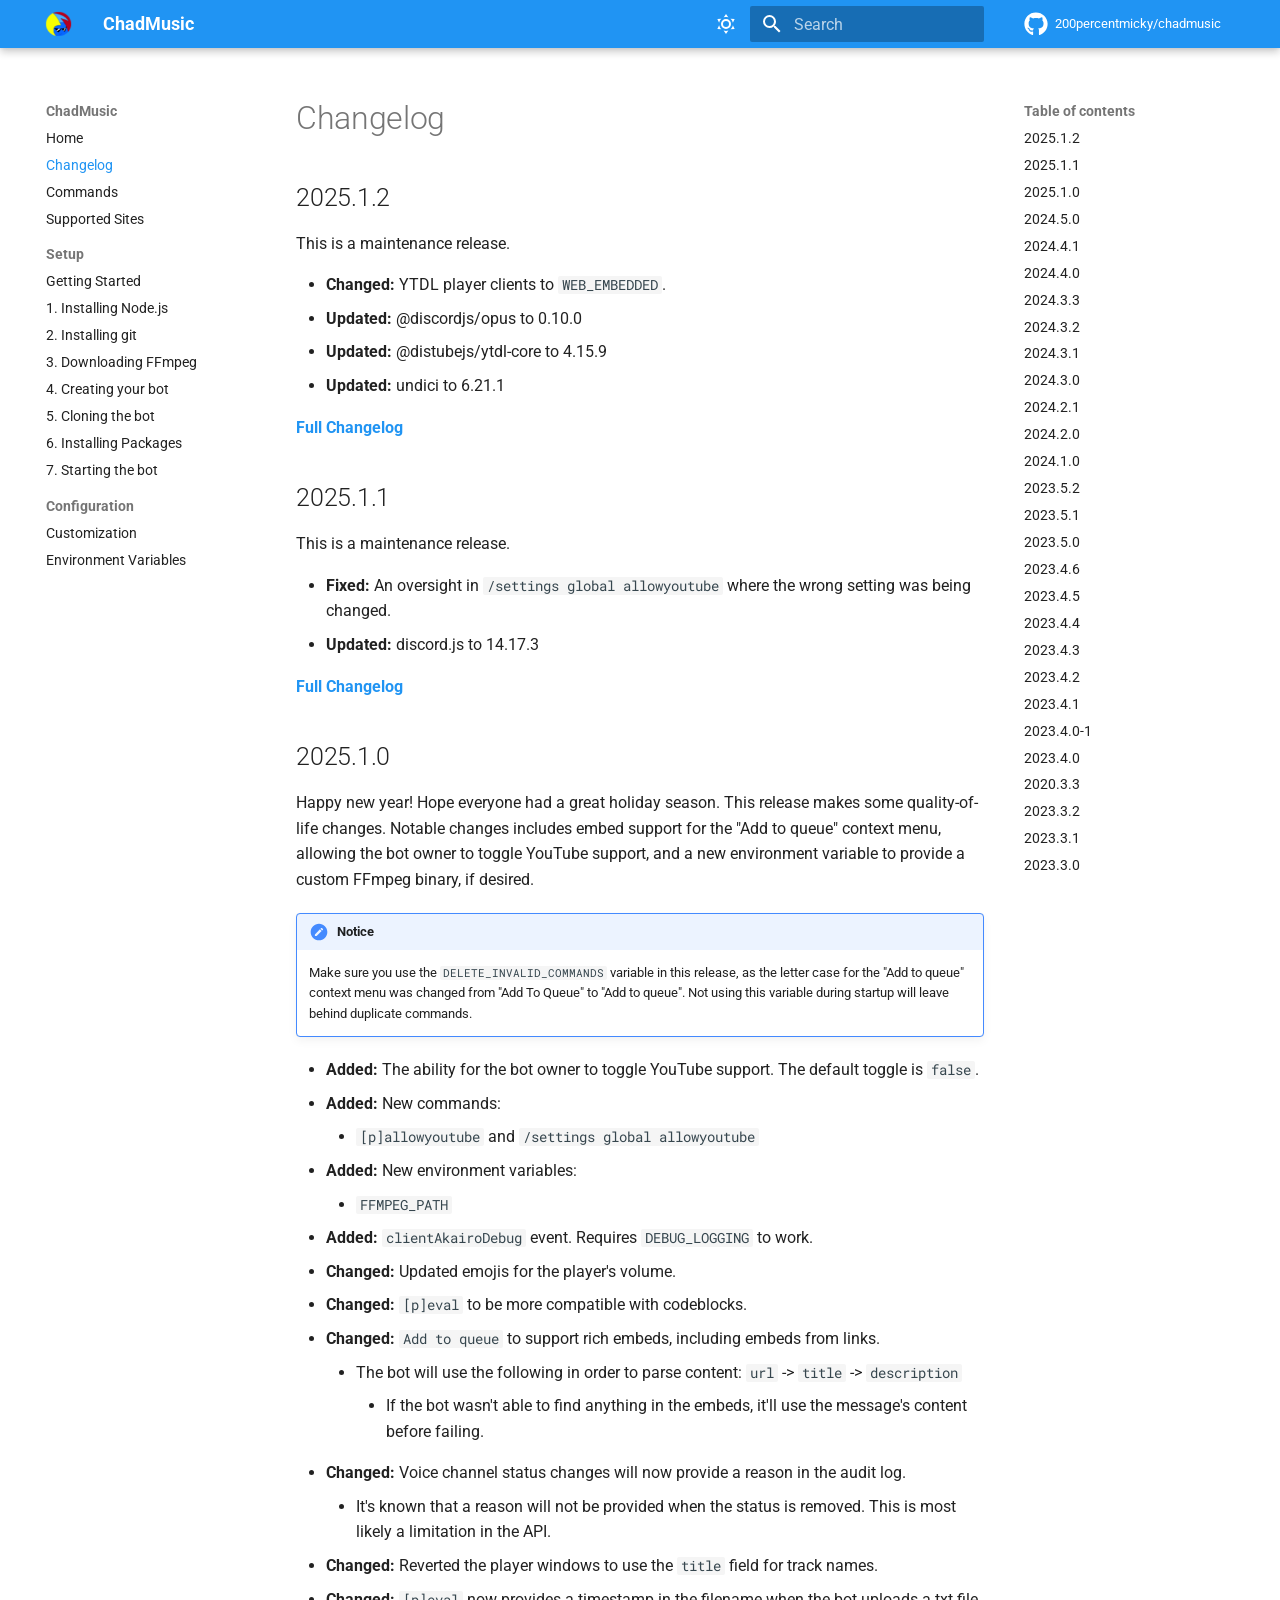
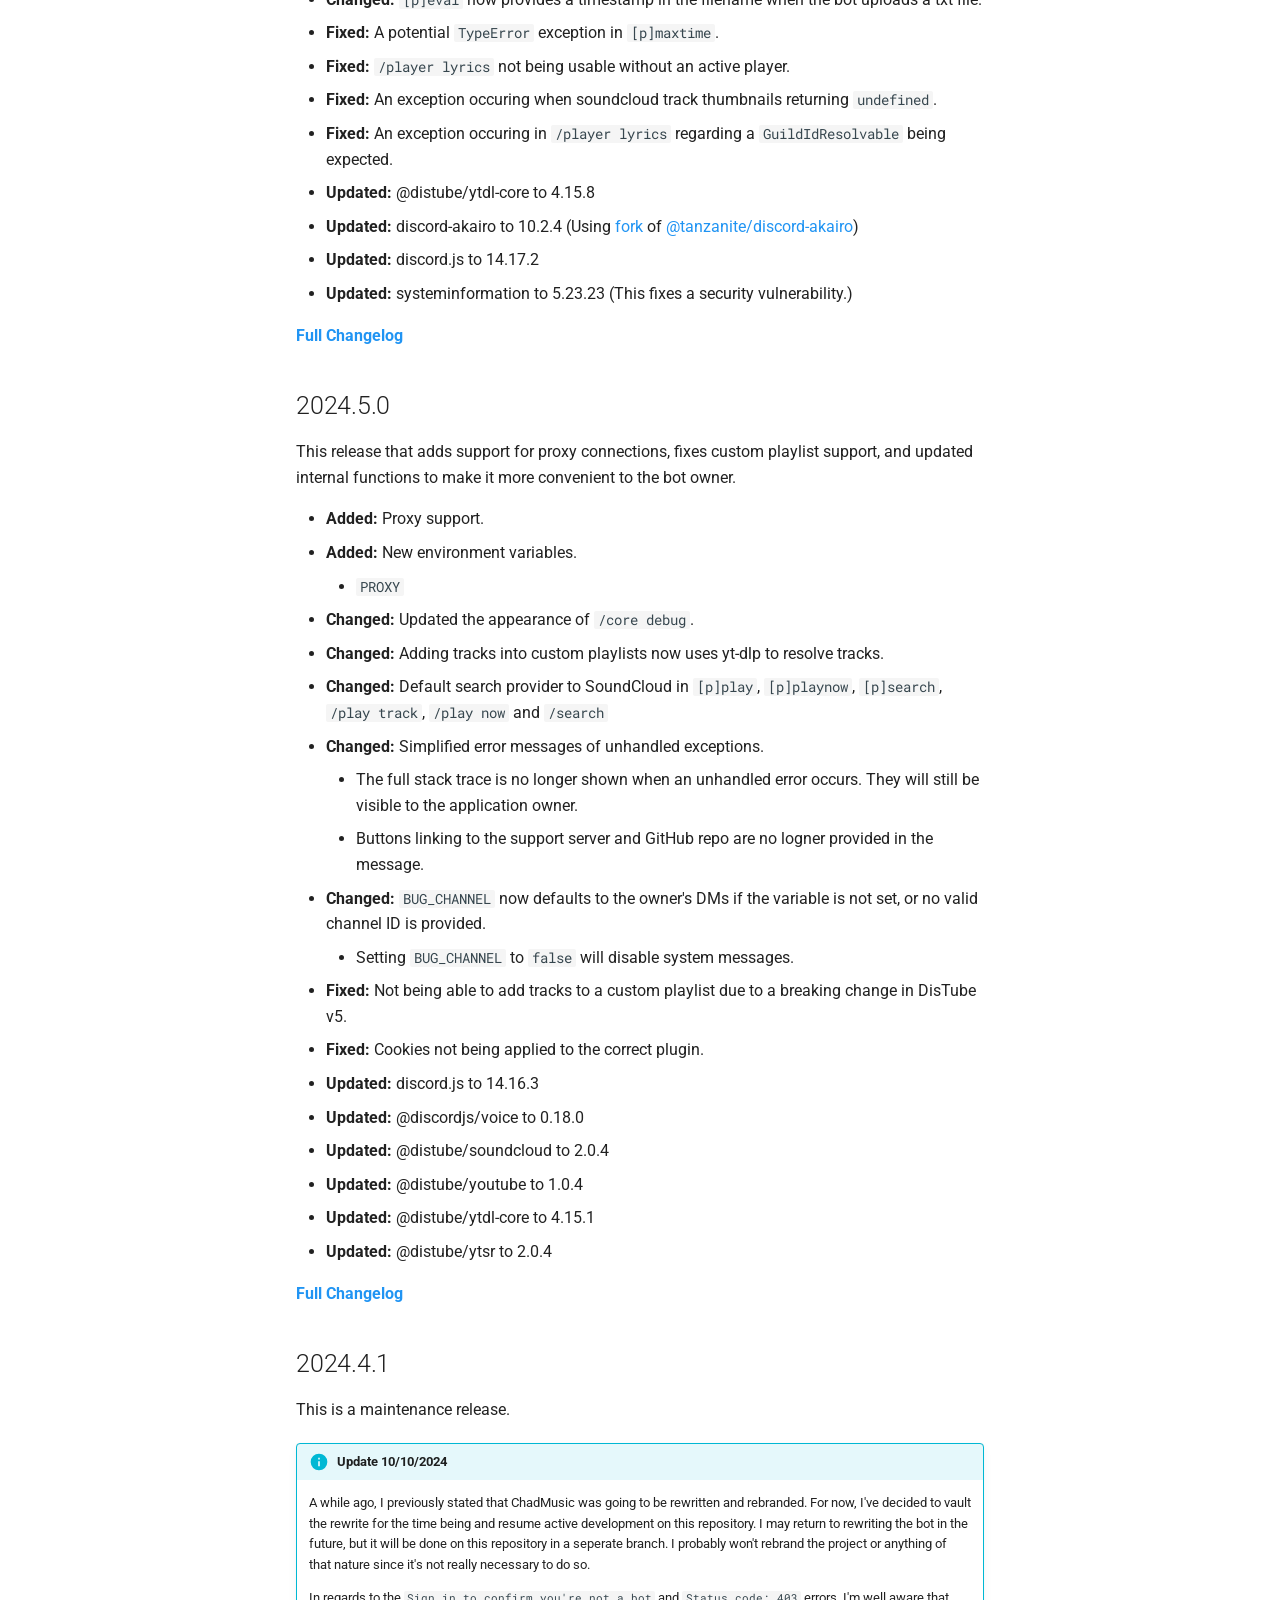
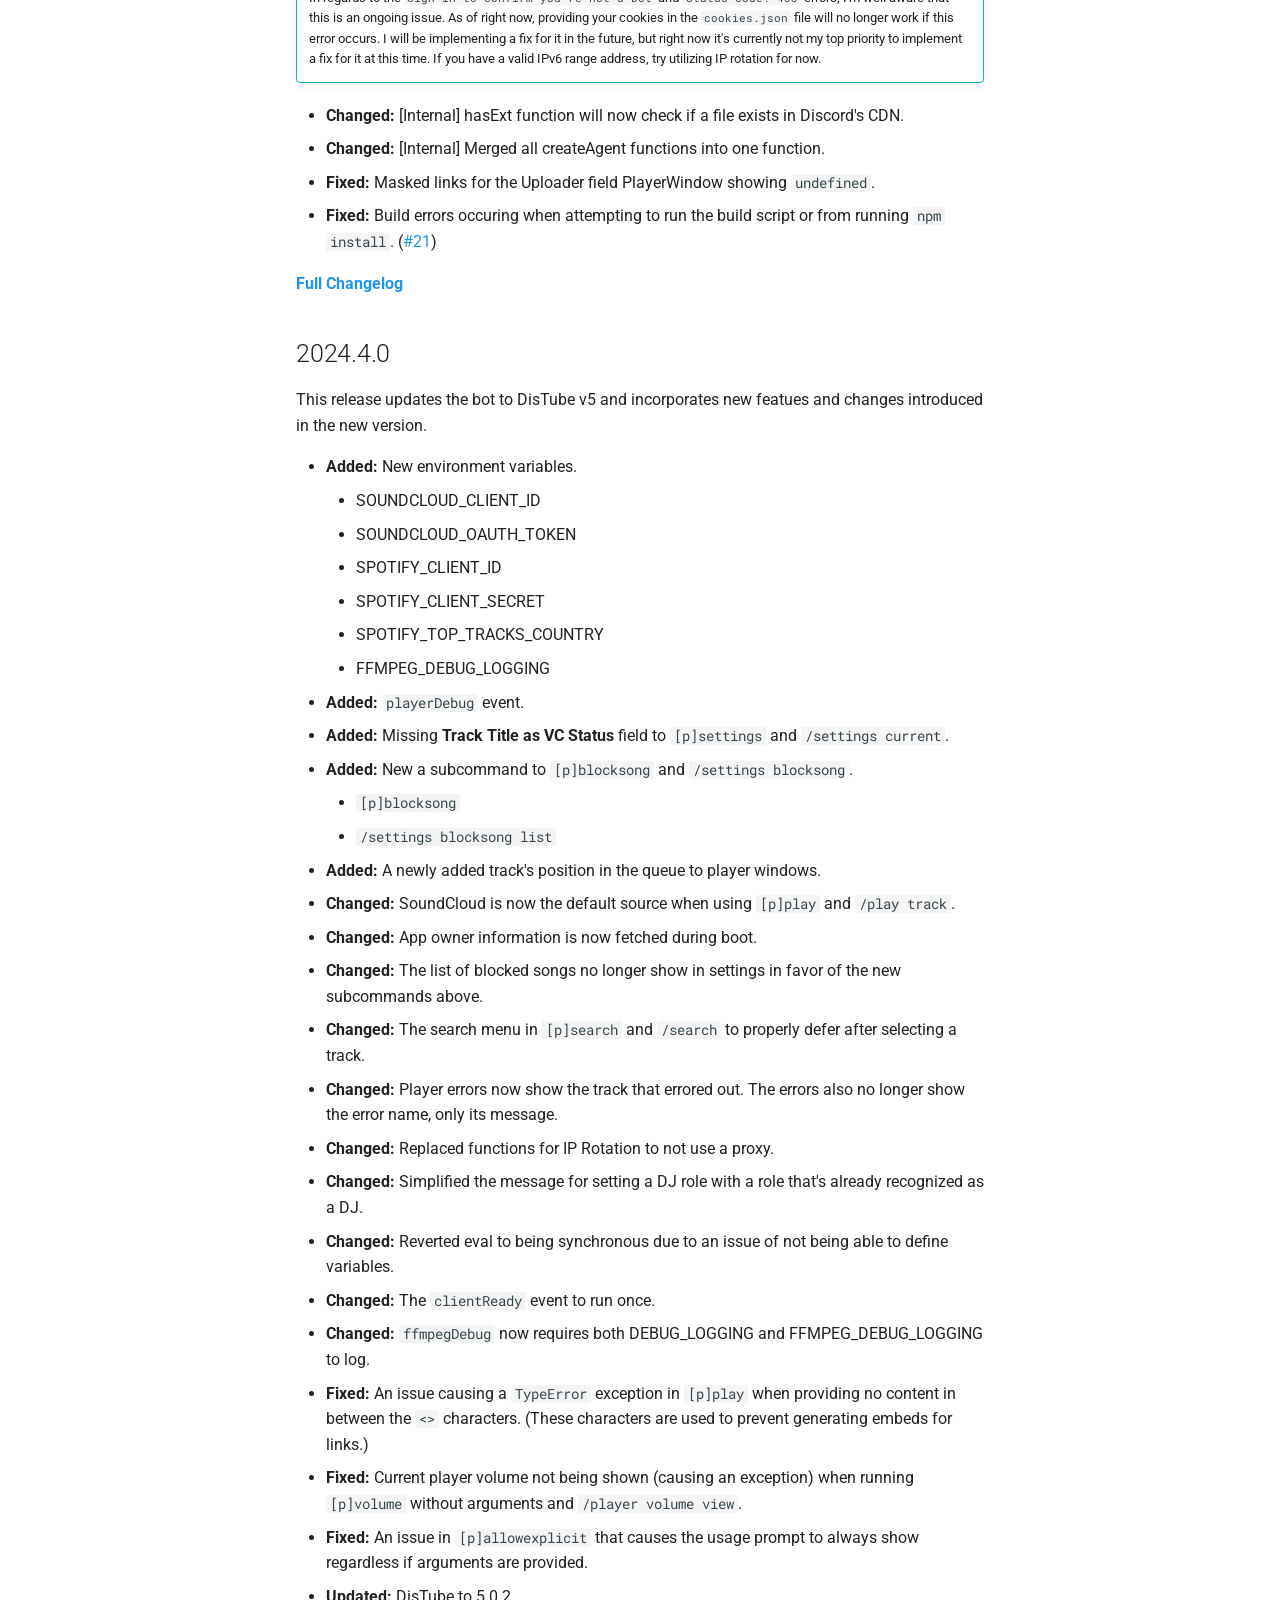
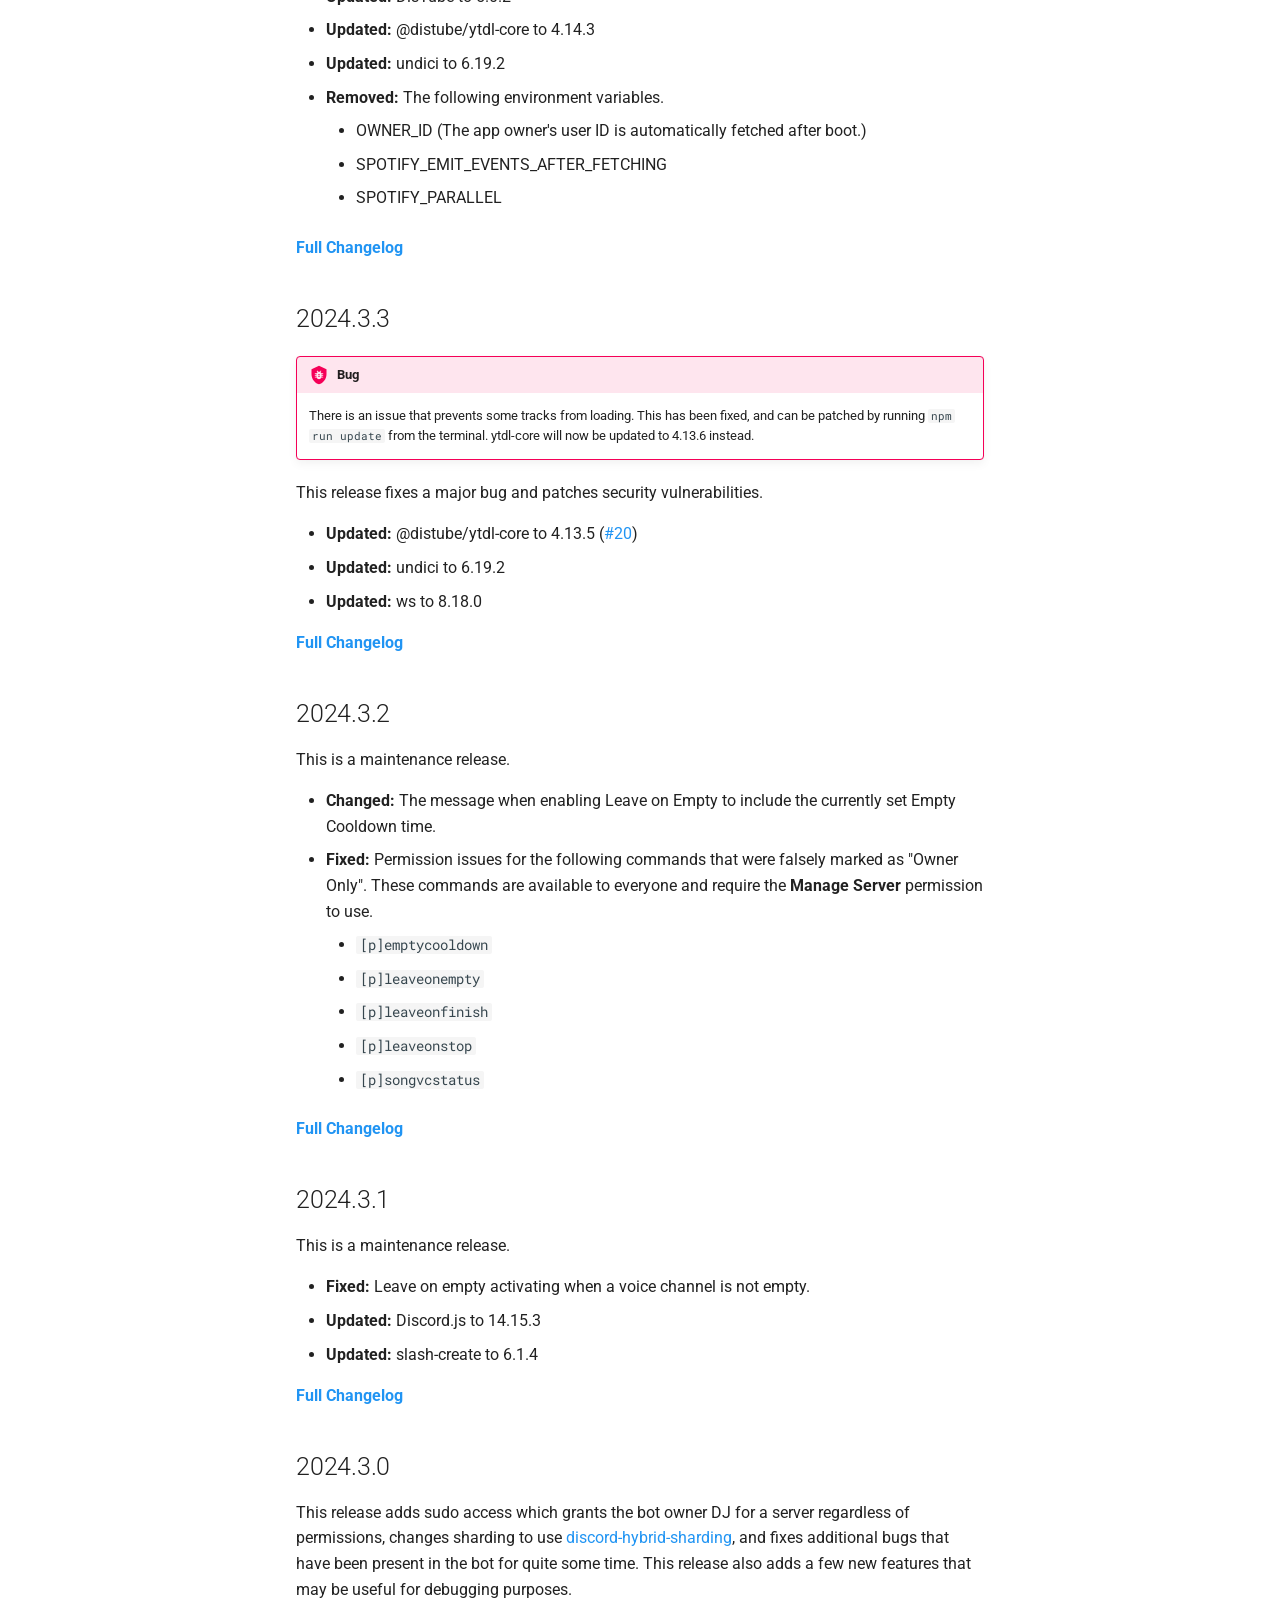
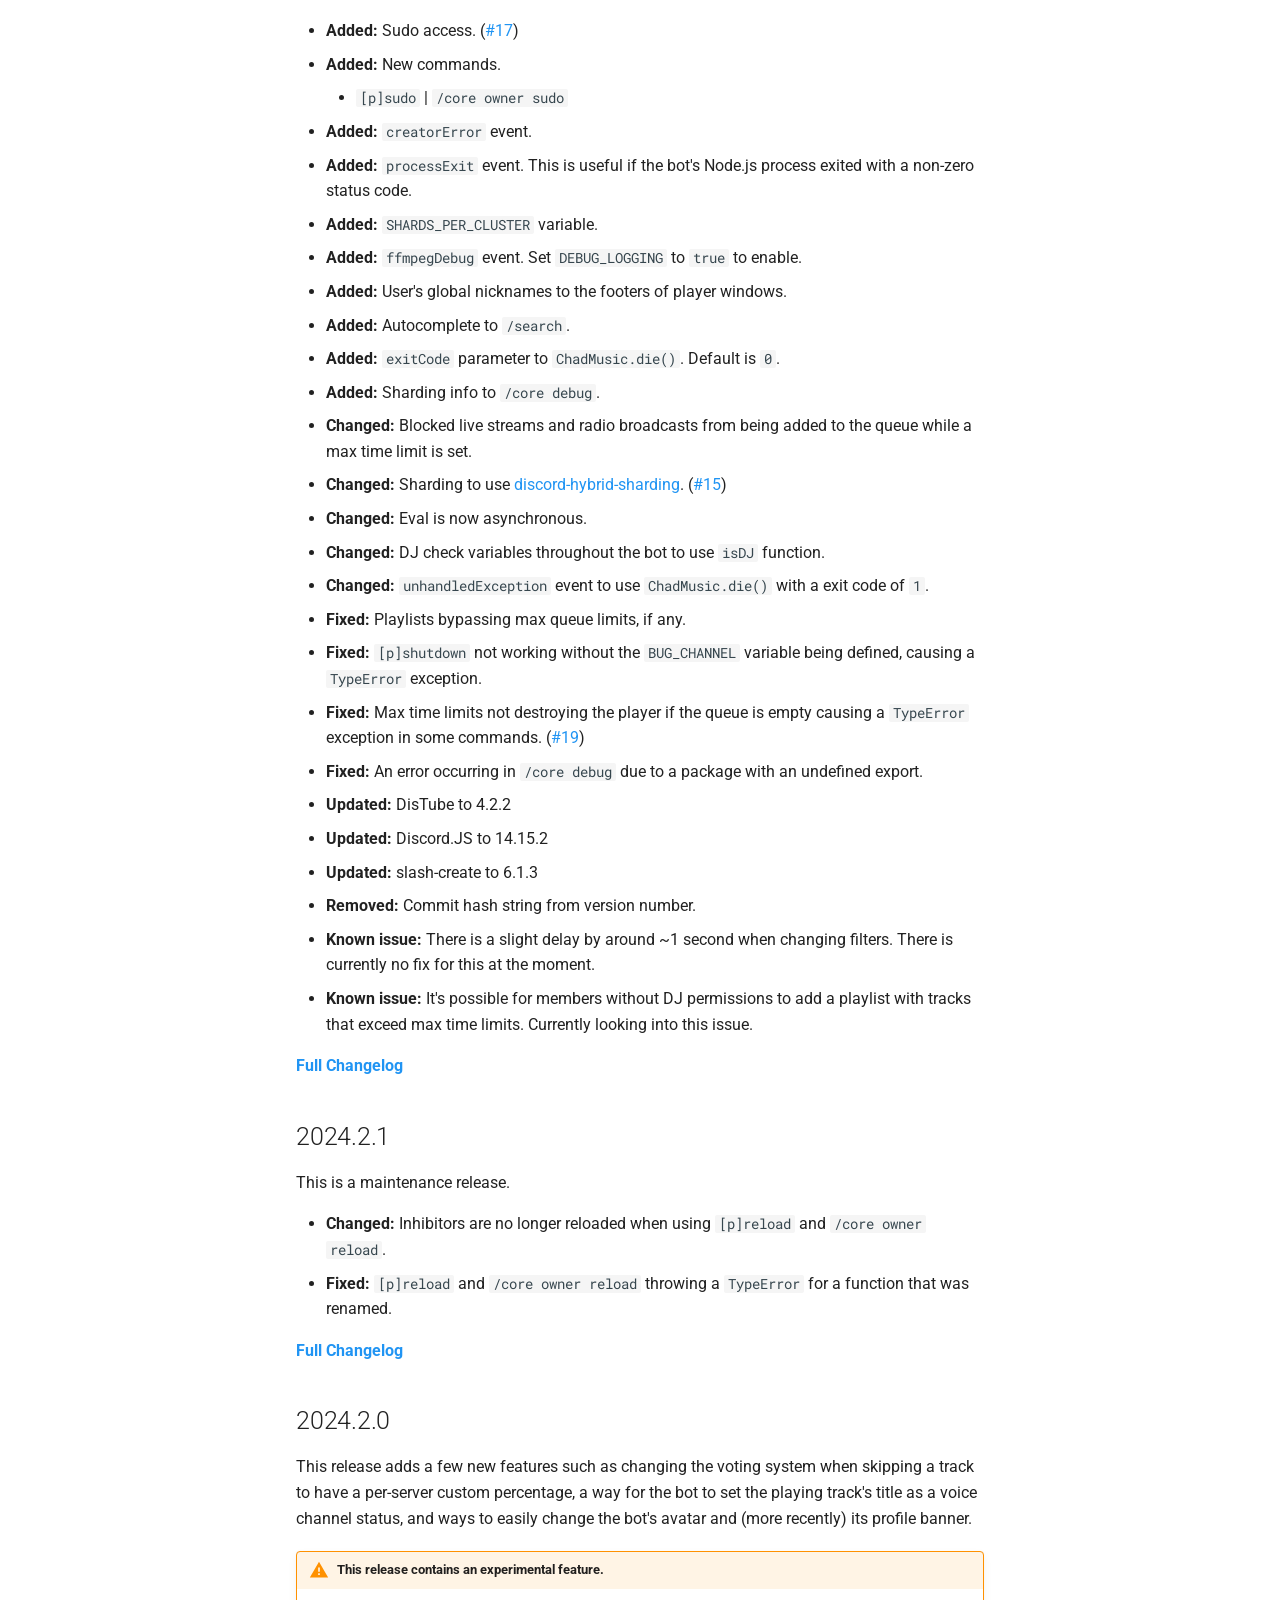
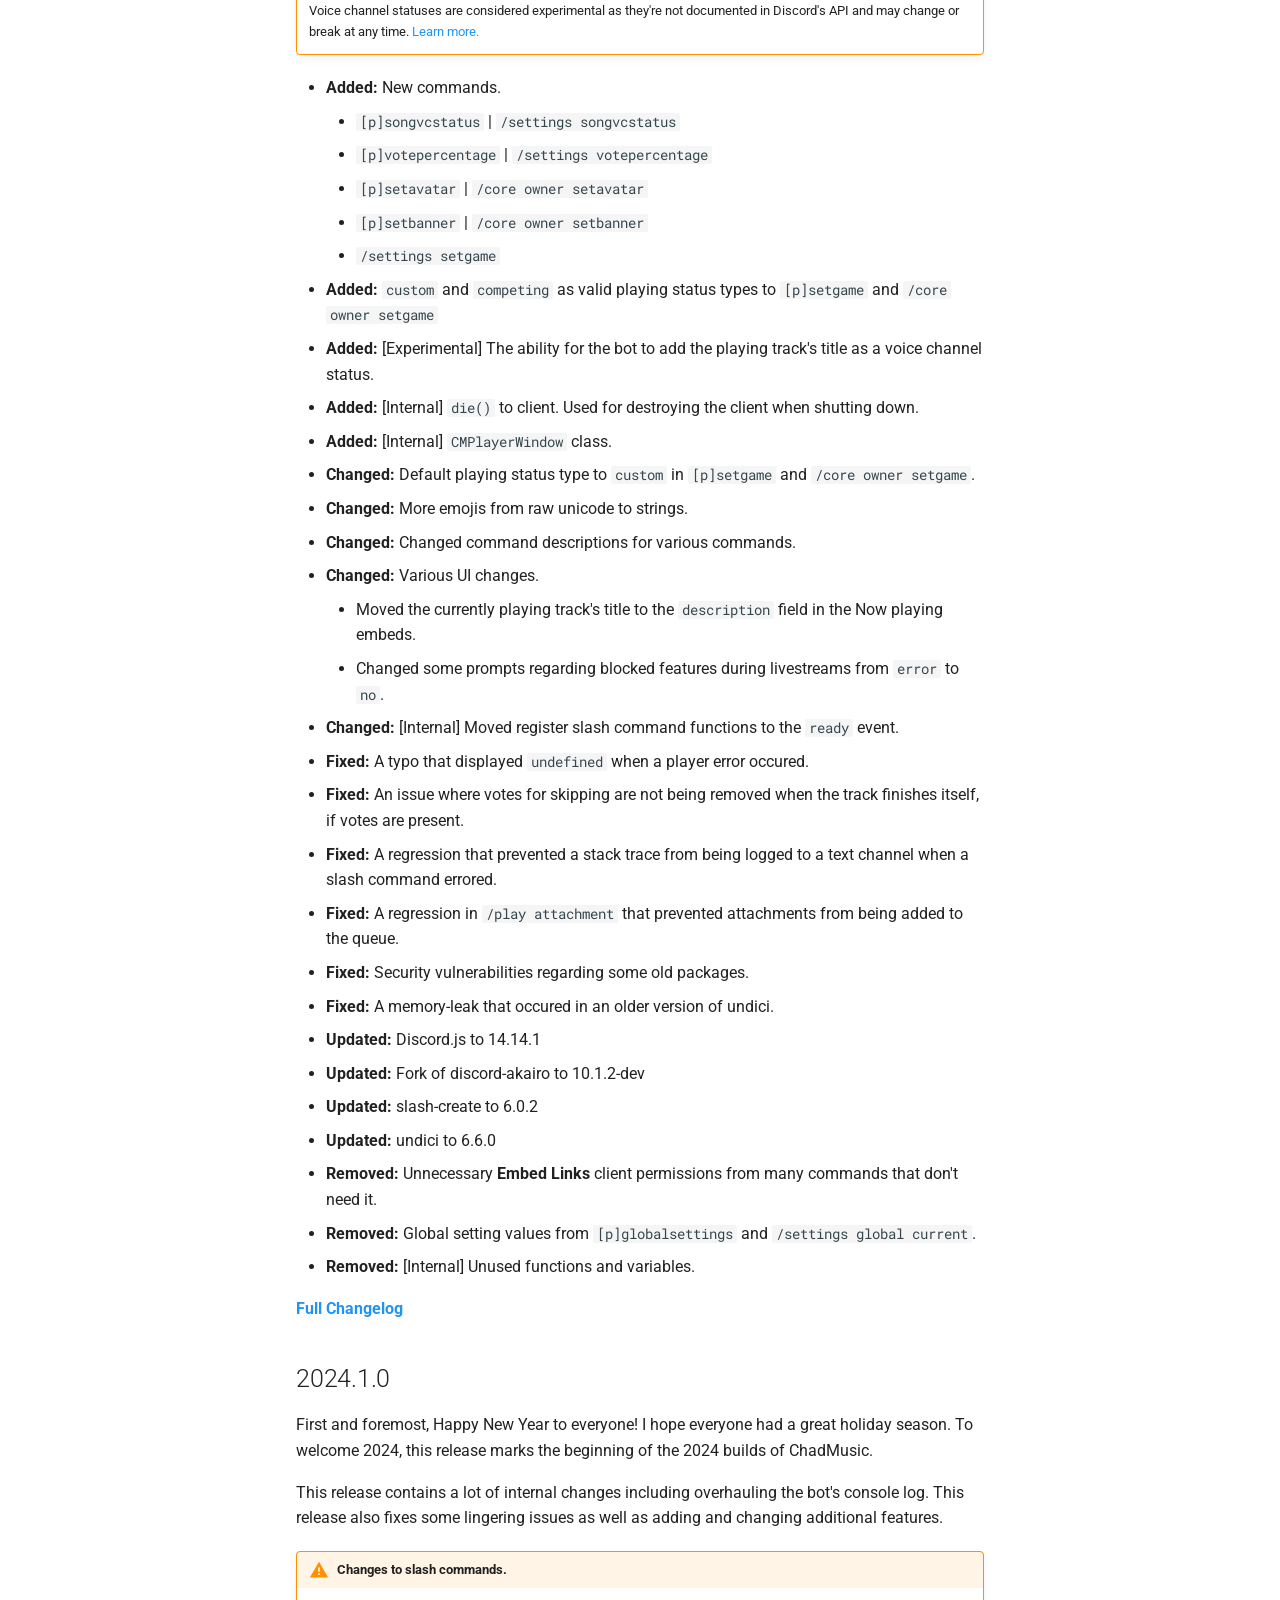
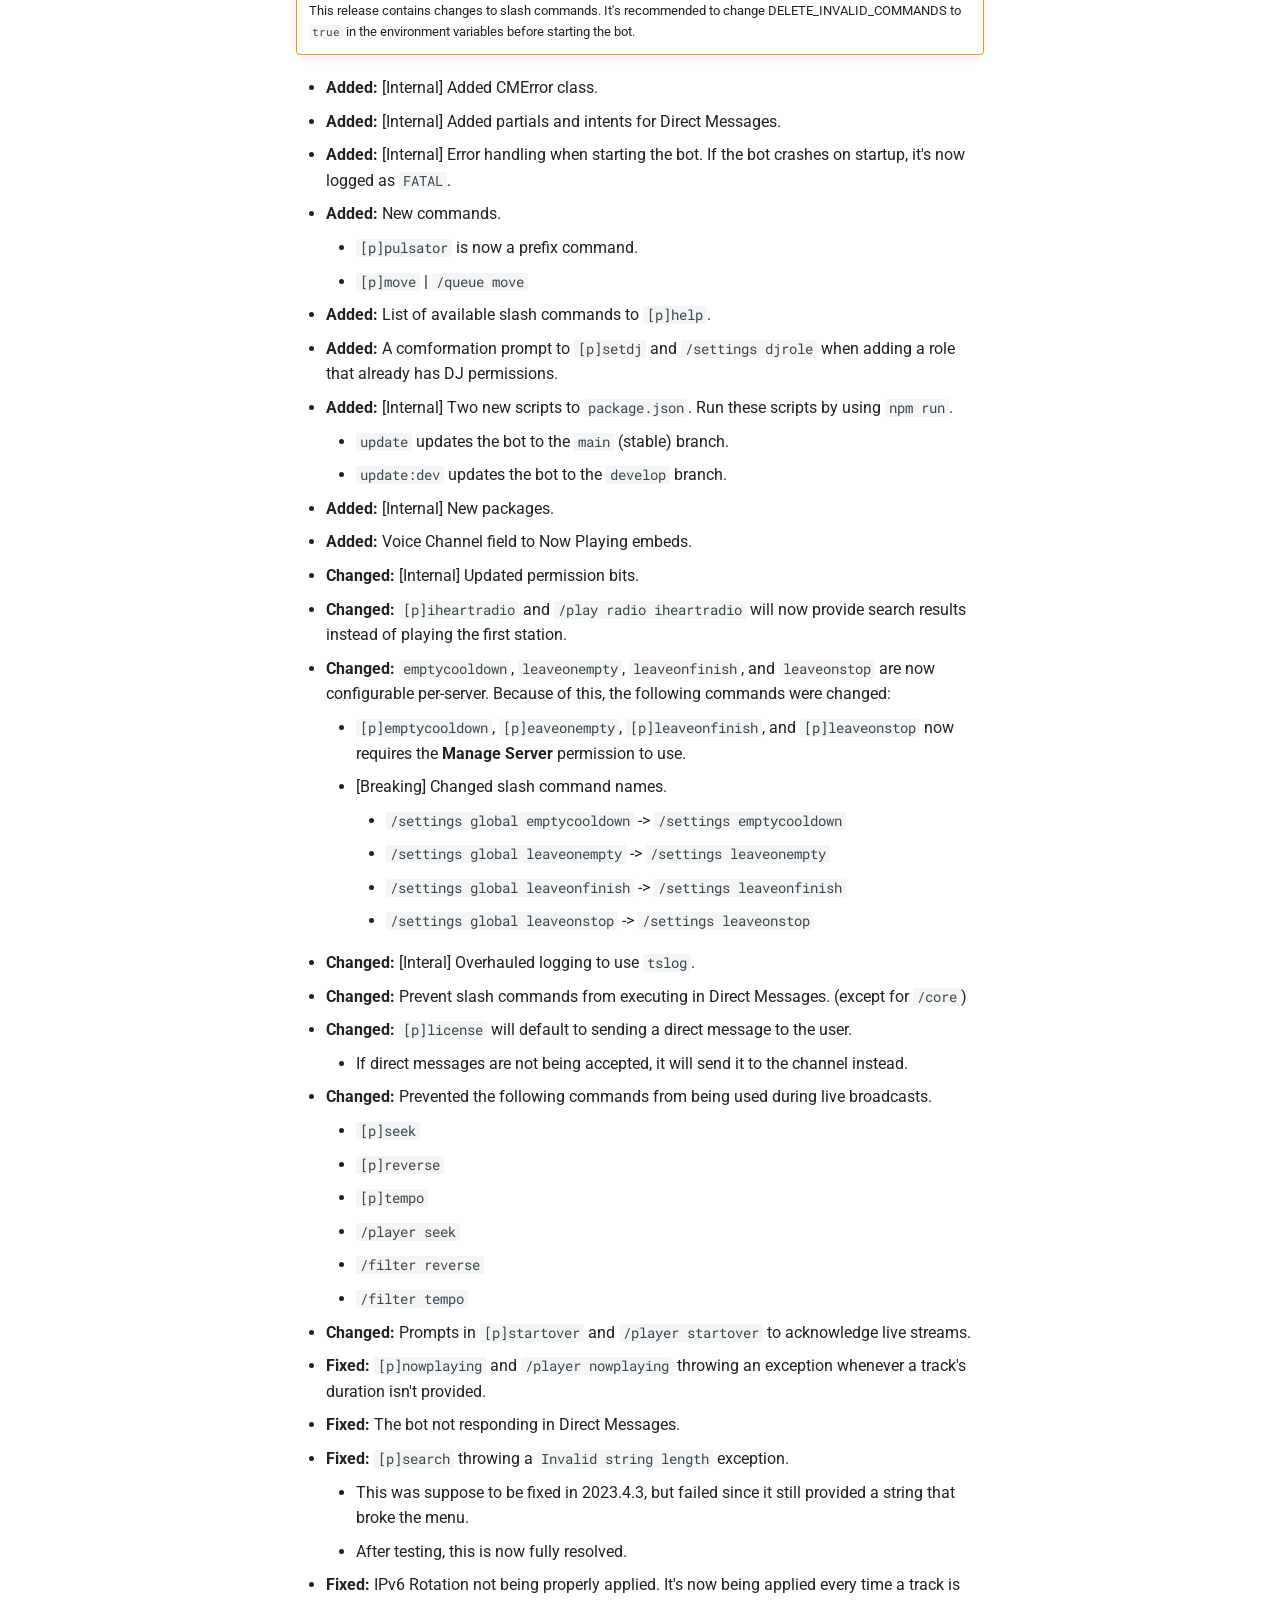
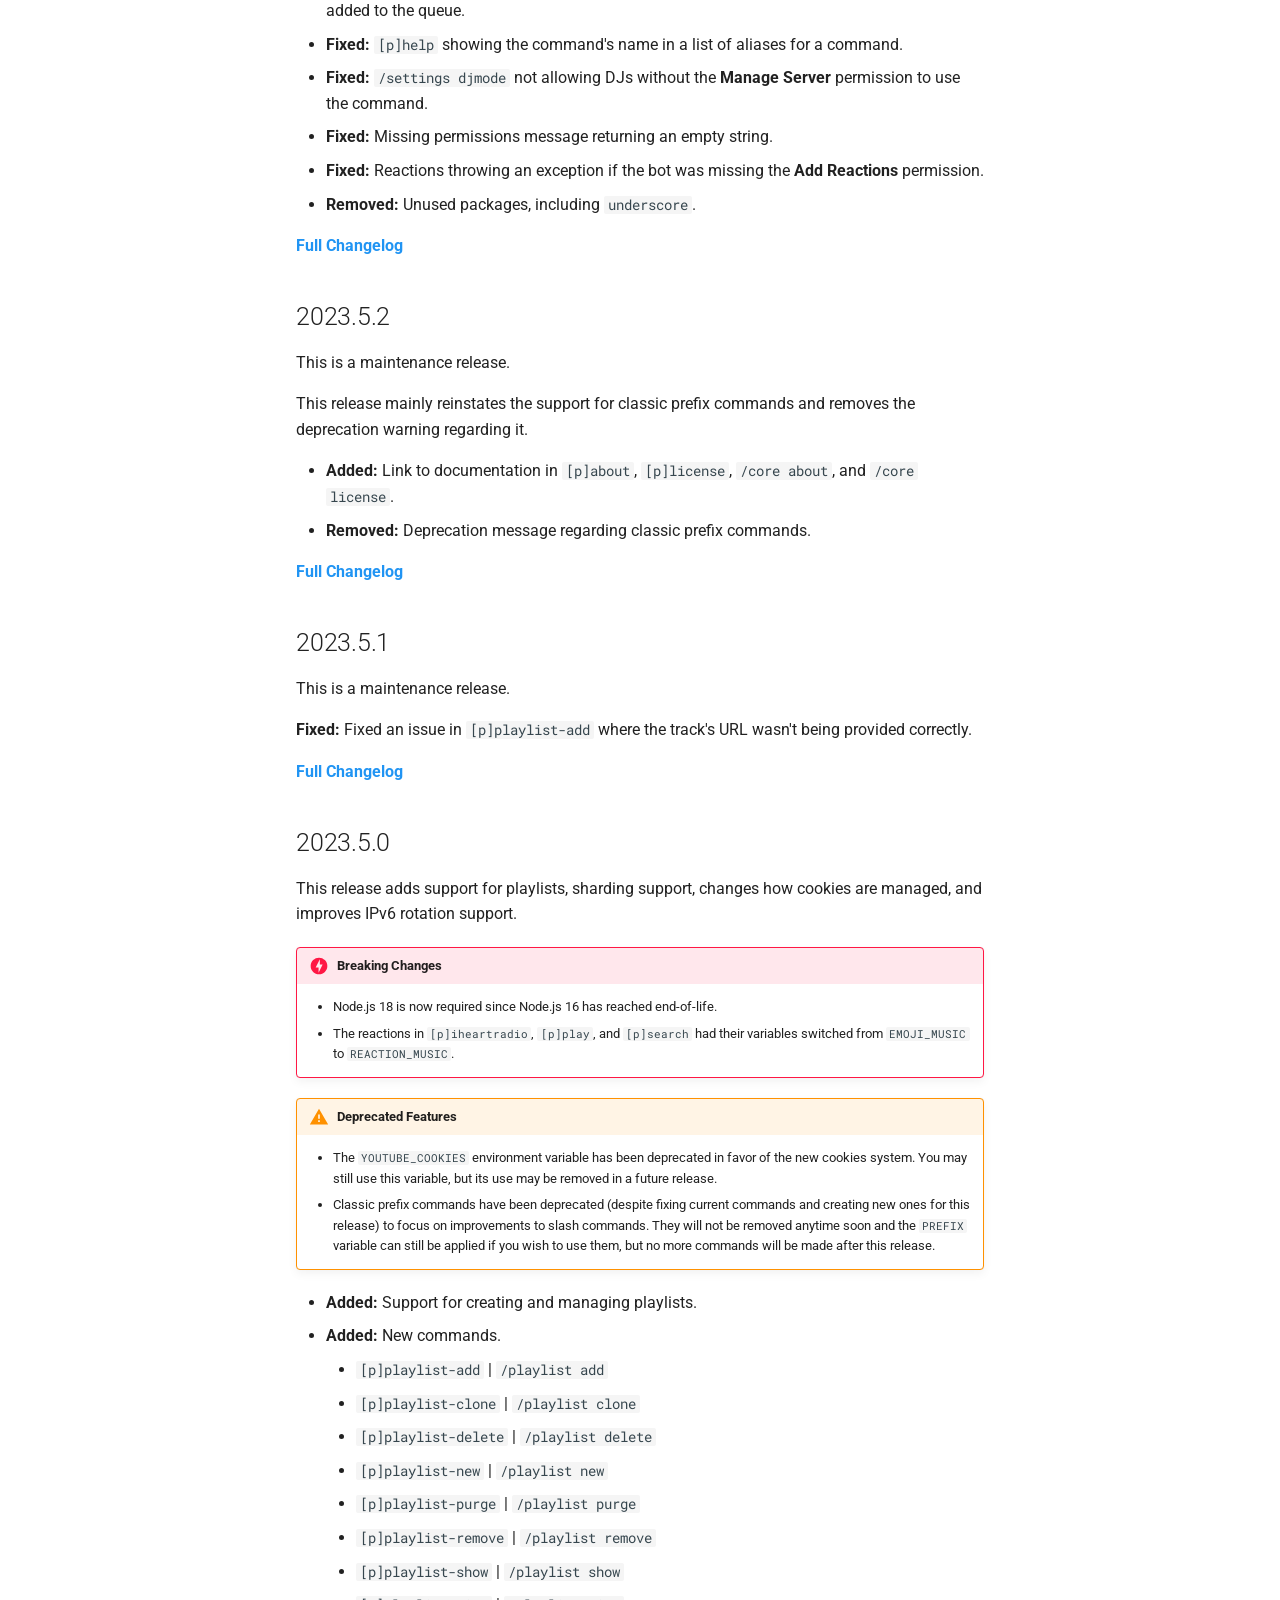
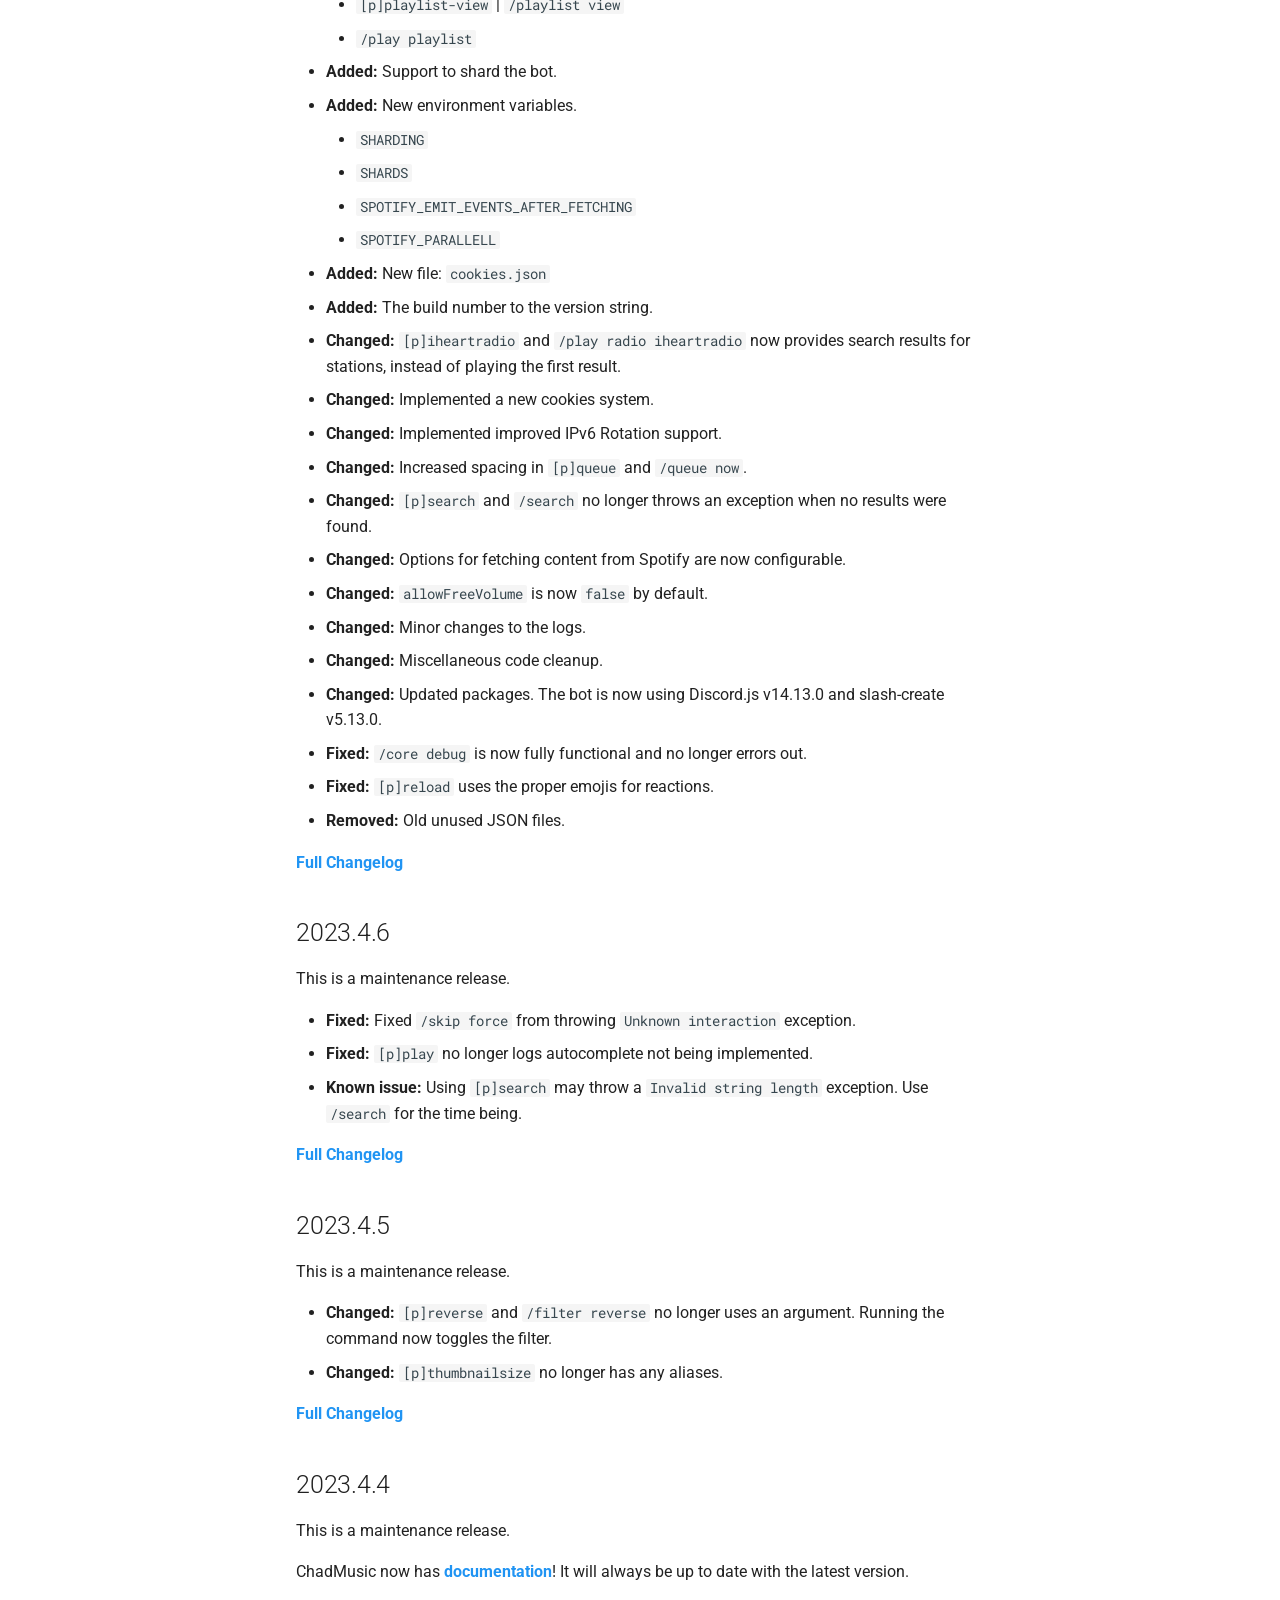
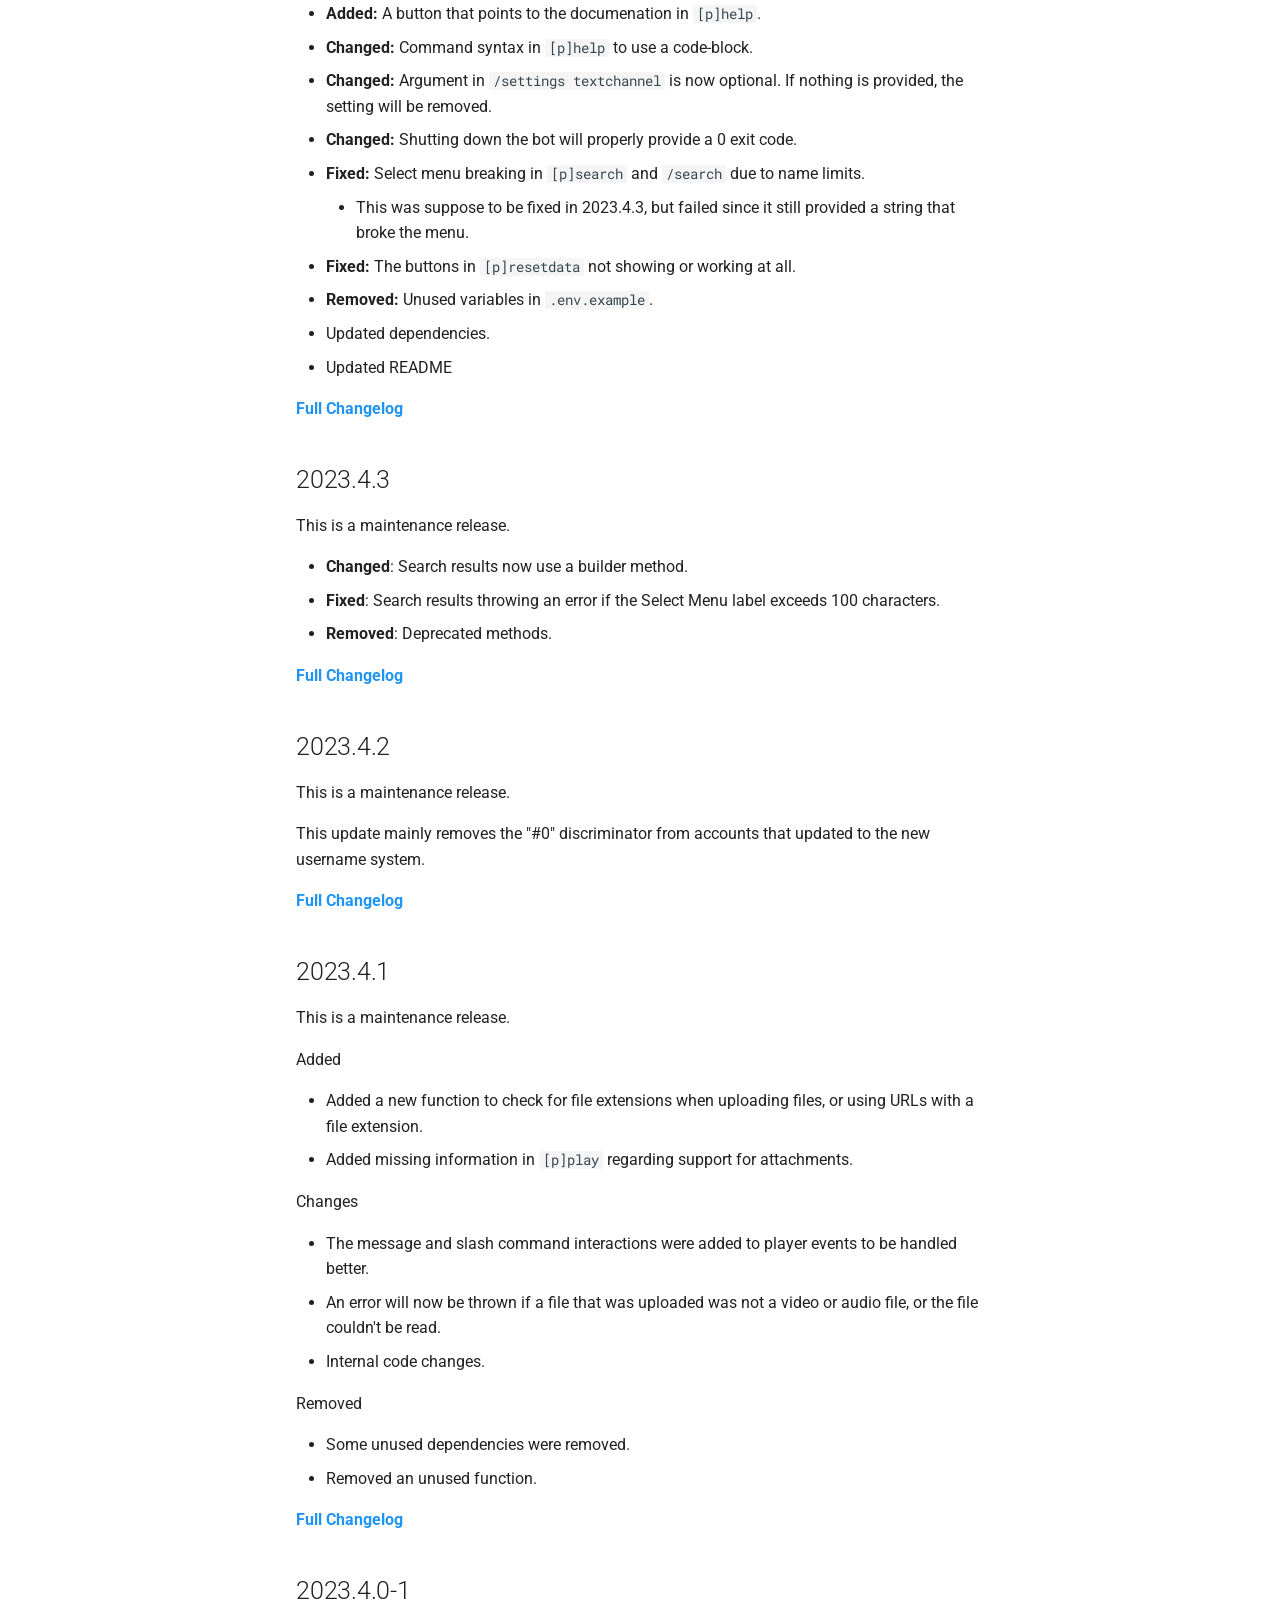
==== changelog/index.html @ fa797bf0 "Deployed 277a330 with MkDocs version: 1.6.1" ====
<!doctype html>
<html lang="en" class="no-js">
  <head>
    
      <meta charset="utf-8">
      <meta name="viewport" content="width=device-width,initial-scale=1">
      
      
      
      
        <link rel="prev" href="..">
      
      
        <link rel="next" href="../commands/">
      
      
      <link rel="icon" href="../assets/deejaytreefiddy.ico">
      <meta name="generator" content="mkdocs-1.6.1, mkdocs-material-9.5.50">
    
    
      
        <title>Changelog - ChadMusic</title>
      
    
    
      <link rel="stylesheet" href="../assets/stylesheets/main.a40c8224.min.css">
      
        
        <link rel="stylesheet" href="../assets/stylesheets/palette.06af60db.min.css">
      
      


    
    
      
    
    
      
        
        
        <link rel="preconnect" href="https://fonts.gstatic.com" crossorigin>
        <link rel="stylesheet" href="https://fonts.googleapis.com/css?family=Roboto:300,300i,400,400i,700,700i%7CRoboto+Mono:400,400i,700,700i&display=fallback">
        <style>:root{--md-text-font:"Roboto";--md-code-font:"Roboto Mono"}</style>
      
    
    
      <link rel="stylesheet" href="../stylesheets/badge.css">
    
    <script>__md_scope=new URL("..",location),__md_hash=e=>[...e].reduce(((e,_)=>(e<<5)-e+_.charCodeAt(0)),0),__md_get=(e,_=localStorage,t=__md_scope)=>JSON.parse(_.getItem(t.pathname+"."+e)),__md_set=(e,_,t=localStorage,a=__md_scope)=>{try{t.setItem(a.pathname+"."+e,JSON.stringify(_))}catch(e){}}</script>
    
      

    
    
    
  </head>
  
  
    
    
      
    
    
    
    
    <body dir="ltr" data-md-color-scheme="default" data-md-color-primary="blue" data-md-color-accent="light-blue">
  
    
    <input class="md-toggle" data-md-toggle="drawer" type="checkbox" id="__drawer" autocomplete="off">
    <input class="md-toggle" data-md-toggle="search" type="checkbox" id="__search" autocomplete="off">
    <label class="md-overlay" for="__drawer"></label>
    <div data-md-component="skip">
      
        
        <a href="#changelog" class="md-skip">
          Skip to content
        </a>
      
    </div>
    <div data-md-component="announce">
      
    </div>
    
    
      

  

<header class="md-header md-header--shadow" data-md-component="header">
  <nav class="md-header__inner md-grid" aria-label="Header">
    <a href=".." title="ChadMusic" class="md-header__button md-logo" aria-label="ChadMusic" data-md-component="logo">
      
  <img src="../assets/deejaytreefiddy.png" alt="logo">

    </a>
    <label class="md-header__button md-icon" for="__drawer">
      
      <svg xmlns="http://www.w3.org/2000/svg" viewBox="0 0 24 24"><path d="M3 6h18v2H3zm0 5h18v2H3zm0 5h18v2H3z"/></svg>
    </label>
    <div class="md-header__title" data-md-component="header-title">
      <div class="md-header__ellipsis">
        <div class="md-header__topic">
          <span class="md-ellipsis">
            ChadMusic
          </span>
        </div>
        <div class="md-header__topic" data-md-component="header-topic">
          <span class="md-ellipsis">
            
              Changelog
            
          </span>
        </div>
      </div>
    </div>
    
      
        <form class="md-header__option" data-md-component="palette">
  
    
    
    
    <input class="md-option" data-md-color-media="" data-md-color-scheme="default" data-md-color-primary="blue" data-md-color-accent="light-blue"  aria-label="Lights on! Click to toggle."  type="radio" name="__palette" id="__palette_0">
    
      <label class="md-header__button md-icon" title="Lights on! Click to toggle." for="__palette_1" hidden>
        <svg xmlns="http://www.w3.org/2000/svg" viewBox="0 0 24 24"><path d="M12 7a5 5 0 0 1 5 5 5 5 0 0 1-5 5 5 5 0 0 1-5-5 5 5 0 0 1 5-5m0 2a3 3 0 0 0-3 3 3 3 0 0 0 3 3 3 3 0 0 0 3-3 3 3 0 0 0-3-3m0-7 2.39 3.42C13.65 5.15 12.84 5 12 5s-1.65.15-2.39.42zM3.34 7l4.16-.35A7.2 7.2 0 0 0 5.94 8.5c-.44.74-.69 1.5-.83 2.29zm.02 10 1.76-3.77a7.131 7.131 0 0 0 2.38 4.14zM20.65 7l-1.77 3.79a7.02 7.02 0 0 0-2.38-4.15zm-.01 10-4.14.36c.59-.51 1.12-1.14 1.54-1.86.42-.73.69-1.5.83-2.29zM12 22l-2.41-3.44c.74.27 1.55.44 2.41.44.82 0 1.63-.17 2.37-.44z"/></svg>
      </label>
    
  
    
    
    
    <input class="md-option" data-md-color-media="" data-md-color-scheme="slate" data-md-color-primary="black" data-md-color-accent="blue"  aria-label="Lights off... Click to toggle."  type="radio" name="__palette" id="__palette_1">
    
      <label class="md-header__button md-icon" title="Lights off... Click to toggle." for="__palette_0" hidden>
        <svg xmlns="http://www.w3.org/2000/svg" viewBox="0 0 24 24"><path d="m17.75 4.09-2.53 1.94.91 3.06-2.63-1.81-2.63 1.81.91-3.06-2.53-1.94L12.44 4l1.06-3 1.06 3zm3.5 6.91-1.64 1.25.59 1.98-1.7-1.17-1.7 1.17.59-1.98L15.75 11l2.06-.05L18.5 9l.69 1.95zm-2.28 4.95c.83-.08 1.72 1.1 1.19 1.85-.32.45-.66.87-1.08 1.27C15.17 23 8.84 23 4.94 19.07c-3.91-3.9-3.91-10.24 0-14.14.4-.4.82-.76 1.27-1.08.75-.53 1.93.36 1.85 1.19-.27 2.86.69 5.83 2.89 8.02a9.96 9.96 0 0 0 8.02 2.89m-1.64 2.02a12.08 12.08 0 0 1-7.8-3.47c-2.17-2.19-3.33-5-3.49-7.82-2.81 3.14-2.7 7.96.31 10.98 3.02 3.01 7.84 3.12 10.98.31"/></svg>
      </label>
    
  
</form>
      
    
    
      <script>var palette=__md_get("__palette");if(palette&&palette.color){if("(prefers-color-scheme)"===palette.color.media){var media=matchMedia("(prefers-color-scheme: light)"),input=document.querySelector(media.matches?"[data-md-color-media='(prefers-color-scheme: light)']":"[data-md-color-media='(prefers-color-scheme: dark)']");palette.color.media=input.getAttribute("data-md-color-media"),palette.color.scheme=input.getAttribute("data-md-color-scheme"),palette.color.primary=input.getAttribute("data-md-color-primary"),palette.color.accent=input.getAttribute("data-md-color-accent")}for(var[key,value]of Object.entries(palette.color))document.body.setAttribute("data-md-color-"+key,value)}</script>
    
    
    
      <label class="md-header__button md-icon" for="__search">
        
        <svg xmlns="http://www.w3.org/2000/svg" viewBox="0 0 24 24"><path d="M9.5 3A6.5 6.5 0 0 1 16 9.5c0 1.61-.59 3.09-1.56 4.23l.27.27h.79l5 5-1.5 1.5-5-5v-.79l-.27-.27A6.52 6.52 0 0 1 9.5 16 6.5 6.5 0 0 1 3 9.5 6.5 6.5 0 0 1 9.5 3m0 2C7 5 5 7 5 9.5S7 14 9.5 14 14 12 14 9.5 12 5 9.5 5"/></svg>
      </label>
      <div class="md-search" data-md-component="search" role="dialog">
  <label class="md-search__overlay" for="__search"></label>
  <div class="md-search__inner" role="search">
    <form class="md-search__form" name="search">
      <input type="text" class="md-search__input" name="query" aria-label="Search" placeholder="Search" autocapitalize="off" autocorrect="off" autocomplete="off" spellcheck="false" data-md-component="search-query" required>
      <label class="md-search__icon md-icon" for="__search">
        
        <svg xmlns="http://www.w3.org/2000/svg" viewBox="0 0 24 24"><path d="M9.5 3A6.5 6.5 0 0 1 16 9.5c0 1.61-.59 3.09-1.56 4.23l.27.27h.79l5 5-1.5 1.5-5-5v-.79l-.27-.27A6.52 6.52 0 0 1 9.5 16 6.5 6.5 0 0 1 3 9.5 6.5 6.5 0 0 1 9.5 3m0 2C7 5 5 7 5 9.5S7 14 9.5 14 14 12 14 9.5 12 5 9.5 5"/></svg>
        
        <svg xmlns="http://www.w3.org/2000/svg" viewBox="0 0 24 24"><path d="M20 11v2H8l5.5 5.5-1.42 1.42L4.16 12l7.92-7.92L13.5 5.5 8 11z"/></svg>
      </label>
      <nav class="md-search__options" aria-label="Search">
        
        <button type="reset" class="md-search__icon md-icon" title="Clear" aria-label="Clear" tabindex="-1">
          
          <svg xmlns="http://www.w3.org/2000/svg" viewBox="0 0 24 24"><path d="M19 6.41 17.59 5 12 10.59 6.41 5 5 6.41 10.59 12 5 17.59 6.41 19 12 13.41 17.59 19 19 17.59 13.41 12z"/></svg>
        </button>
      </nav>
      
    </form>
    <div class="md-search__output">
      <div class="md-search__scrollwrap" tabindex="0" data-md-scrollfix>
        <div class="md-search-result" data-md-component="search-result">
          <div class="md-search-result__meta">
            Initializing search
          </div>
          <ol class="md-search-result__list" role="presentation"></ol>
        </div>
      </div>
    </div>
  </div>
</div>
    
    
      <div class="md-header__source">
        <a href="https://github.com/200percentmicky/chadmusic" title="Go to repository" class="md-source" data-md-component="source">
  <div class="md-source__icon md-icon">
    
    <svg xmlns="http://www.w3.org/2000/svg" viewBox="0 0 496 512"><!--! Font Awesome Free 6.7.2 by @fontawesome - https://fontawesome.com License - https://fontawesome.com/license/free (Icons: CC BY 4.0, Fonts: SIL OFL 1.1, Code: MIT License) Copyright 2024 Fonticons, Inc.--><path d="M165.9 397.4c0 2-2.3 3.6-5.2 3.6-3.3.3-5.6-1.3-5.6-3.6 0-2 2.3-3.6 5.2-3.6 3-.3 5.6 1.3 5.6 3.6m-31.1-4.5c-.7 2 1.3 4.3 4.3 4.9 2.6 1 5.6 0 6.2-2s-1.3-4.3-4.3-5.2c-2.6-.7-5.5.3-6.2 2.3m44.2-1.7c-2.9.7-4.9 2.6-4.6 4.9.3 2 2.9 3.3 5.9 2.6 2.9-.7 4.9-2.6 4.6-4.6-.3-1.9-3-3.2-5.9-2.9M244.8 8C106.1 8 0 113.3 0 252c0 110.9 69.8 205.8 169.5 239.2 12.8 2.3 17.3-5.6 17.3-12.1 0-6.2-.3-40.4-.3-61.4 0 0-70 15-84.7-29.8 0 0-11.4-29.1-27.8-36.6 0 0-22.9-15.7 1.6-15.4 0 0 24.9 2 38.6 25.8 21.9 38.6 58.6 27.5 72.9 20.9 2.3-16 8.8-27.1 16-33.7-55.9-6.2-112.3-14.3-112.3-110.5 0-27.5 7.6-41.3 23.6-58.9-2.6-6.5-11.1-33.3 2.6-67.9 20.9-6.5 69 27 69 27 20-5.6 41.5-8.5 62.8-8.5s42.8 2.9 62.8 8.5c0 0 48.1-33.6 69-27 13.7 34.7 5.2 61.4 2.6 67.9 16 17.7 25.8 31.5 25.8 58.9 0 96.5-58.9 104.2-114.8 110.5 9.2 7.9 17 22.9 17 46.4 0 33.7-.3 75.4-.3 83.6 0 6.5 4.6 14.4 17.3 12.1C428.2 457.8 496 362.9 496 252 496 113.3 383.5 8 244.8 8M97.2 352.9c-1.3 1-1 3.3.7 5.2 1.6 1.6 3.9 2.3 5.2 1 1.3-1 1-3.3-.7-5.2-1.6-1.6-3.9-2.3-5.2-1m-10.8-8.1c-.7 1.3.3 2.9 2.3 3.9 1.6 1 3.6.7 4.3-.7.7-1.3-.3-2.9-2.3-3.9-2-.6-3.6-.3-4.3.7m32.4 35.6c-1.6 1.3-1 4.3 1.3 6.2 2.3 2.3 5.2 2.6 6.5 1 1.3-1.3.7-4.3-1.3-6.2-2.2-2.3-5.2-2.6-6.5-1m-11.4-14.7c-1.6 1-1.6 3.6 0 5.9s4.3 3.3 5.6 2.3c1.6-1.3 1.6-3.9 0-6.2-1.4-2.3-4-3.3-5.6-2"/></svg>
  </div>
  <div class="md-source__repository">
    200percentmicky/chadmusic
  </div>
</a>
      </div>
    
  </nav>
  
</header>
    
    <div class="md-container" data-md-component="container">
      
      
        
          
        
      
      <main class="md-main" data-md-component="main">
        <div class="md-main__inner md-grid">
          
            
              
              <div class="md-sidebar md-sidebar--primary" data-md-component="sidebar" data-md-type="navigation" >
                <div class="md-sidebar__scrollwrap">
                  <div class="md-sidebar__inner">
                    



<nav class="md-nav md-nav--primary" aria-label="Navigation" data-md-level="0">
  <label class="md-nav__title" for="__drawer">
    <a href=".." title="ChadMusic" class="md-nav__button md-logo" aria-label="ChadMusic" data-md-component="logo">
      
  <img src="../assets/deejaytreefiddy.png" alt="logo">

    </a>
    ChadMusic
  </label>
  
    <div class="md-nav__source">
      <a href="https://github.com/200percentmicky/chadmusic" title="Go to repository" class="md-source" data-md-component="source">
  <div class="md-source__icon md-icon">
    
    <svg xmlns="http://www.w3.org/2000/svg" viewBox="0 0 496 512"><!--! Font Awesome Free 6.7.2 by @fontawesome - https://fontawesome.com License - https://fontawesome.com/license/free (Icons: CC BY 4.0, Fonts: SIL OFL 1.1, Code: MIT License) Copyright 2024 Fonticons, Inc.--><path d="M165.9 397.4c0 2-2.3 3.6-5.2 3.6-3.3.3-5.6-1.3-5.6-3.6 0-2 2.3-3.6 5.2-3.6 3-.3 5.6 1.3 5.6 3.6m-31.1-4.5c-.7 2 1.3 4.3 4.3 4.9 2.6 1 5.6 0 6.2-2s-1.3-4.3-4.3-5.2c-2.6-.7-5.5.3-6.2 2.3m44.2-1.7c-2.9.7-4.9 2.6-4.6 4.9.3 2 2.9 3.3 5.9 2.6 2.9-.7 4.9-2.6 4.6-4.6-.3-1.9-3-3.2-5.9-2.9M244.8 8C106.1 8 0 113.3 0 252c0 110.9 69.8 205.8 169.5 239.2 12.8 2.3 17.3-5.6 17.3-12.1 0-6.2-.3-40.4-.3-61.4 0 0-70 15-84.7-29.8 0 0-11.4-29.1-27.8-36.6 0 0-22.9-15.7 1.6-15.4 0 0 24.9 2 38.6 25.8 21.9 38.6 58.6 27.5 72.9 20.9 2.3-16 8.8-27.1 16-33.7-55.9-6.2-112.3-14.3-112.3-110.5 0-27.5 7.6-41.3 23.6-58.9-2.6-6.5-11.1-33.3 2.6-67.9 20.9-6.5 69 27 69 27 20-5.6 41.5-8.5 62.8-8.5s42.8 2.9 62.8 8.5c0 0 48.1-33.6 69-27 13.7 34.7 5.2 61.4 2.6 67.9 16 17.7 25.8 31.5 25.8 58.9 0 96.5-58.9 104.2-114.8 110.5 9.2 7.9 17 22.9 17 46.4 0 33.7-.3 75.4-.3 83.6 0 6.5 4.6 14.4 17.3 12.1C428.2 457.8 496 362.9 496 252 496 113.3 383.5 8 244.8 8M97.2 352.9c-1.3 1-1 3.3.7 5.2 1.6 1.6 3.9 2.3 5.2 1 1.3-1 1-3.3-.7-5.2-1.6-1.6-3.9-2.3-5.2-1m-10.8-8.1c-.7 1.3.3 2.9 2.3 3.9 1.6 1 3.6.7 4.3-.7.7-1.3-.3-2.9-2.3-3.9-2-.6-3.6-.3-4.3.7m32.4 35.6c-1.6 1.3-1 4.3 1.3 6.2 2.3 2.3 5.2 2.6 6.5 1 1.3-1.3.7-4.3-1.3-6.2-2.2-2.3-5.2-2.6-6.5-1m-11.4-14.7c-1.6 1-1.6 3.6 0 5.9s4.3 3.3 5.6 2.3c1.6-1.3 1.6-3.9 0-6.2-1.4-2.3-4-3.3-5.6-2"/></svg>
  </div>
  <div class="md-source__repository">
    200percentmicky/chadmusic
  </div>
</a>
    </div>
  
  <ul class="md-nav__list" data-md-scrollfix>
    
      
      
  
  
  
  
    <li class="md-nav__item">
      <a href=".." class="md-nav__link">
        
  
  <span class="md-ellipsis">
    Home
  </span>
  

      </a>
    </li>
  

    
      
      
  
  
    
  
  
  
    <li class="md-nav__item md-nav__item--active">
      
      <input class="md-nav__toggle md-toggle" type="checkbox" id="__toc">
      
      
        
      
      
        <label class="md-nav__link md-nav__link--active" for="__toc">
          
  
  <span class="md-ellipsis">
    Changelog
  </span>
  

          <span class="md-nav__icon md-icon"></span>
        </label>
      
      <a href="./" class="md-nav__link md-nav__link--active">
        
  
  <span class="md-ellipsis">
    Changelog
  </span>
  

      </a>
      
        

<nav class="md-nav md-nav--secondary" aria-label="Table of contents">
  
  
  
    
  
  
    <label class="md-nav__title" for="__toc">
      <span class="md-nav__icon md-icon"></span>
      Table of contents
    </label>
    <ul class="md-nav__list" data-md-component="toc" data-md-scrollfix>
      
        <li class="md-nav__item">
  <a href="#202512" class="md-nav__link">
    <span class="md-ellipsis">
      2025.1.2
    </span>
  </a>
  
</li>
      
        <li class="md-nav__item">
  <a href="#202511" class="md-nav__link">
    <span class="md-ellipsis">
      2025.1.1
    </span>
  </a>
  
</li>
      
        <li class="md-nav__item">
  <a href="#202510" class="md-nav__link">
    <span class="md-ellipsis">
      2025.1.0
    </span>
  </a>
  
</li>
      
        <li class="md-nav__item">
  <a href="#202450" class="md-nav__link">
    <span class="md-ellipsis">
      2024.5.0
    </span>
  </a>
  
</li>
      
        <li class="md-nav__item">
  <a href="#202441" class="md-nav__link">
    <span class="md-ellipsis">
      2024.4.1
    </span>
  </a>
  
</li>
      
        <li class="md-nav__item">
  <a href="#202440" class="md-nav__link">
    <span class="md-ellipsis">
      2024.4.0
    </span>
  </a>
  
</li>
      
        <li class="md-nav__item">
  <a href="#202433" class="md-nav__link">
    <span class="md-ellipsis">
      2024.3.3
    </span>
  </a>
  
</li>
      
        <li class="md-nav__item">
  <a href="#202432" class="md-nav__link">
    <span class="md-ellipsis">
      2024.3.2
    </span>
  </a>
  
</li>
      
        <li class="md-nav__item">
  <a href="#202431" class="md-nav__link">
    <span class="md-ellipsis">
      2024.3.1
    </span>
  </a>
  
</li>
      
        <li class="md-nav__item">
  <a href="#202430" class="md-nav__link">
    <span class="md-ellipsis">
      2024.3.0
    </span>
  </a>
  
</li>
      
        <li class="md-nav__item">
  <a href="#202421" class="md-nav__link">
    <span class="md-ellipsis">
      2024.2.1
    </span>
  </a>
  
</li>
      
        <li class="md-nav__item">
  <a href="#202420" class="md-nav__link">
    <span class="md-ellipsis">
      2024.2.0
    </span>
  </a>
  
</li>
      
        <li class="md-nav__item">
  <a href="#202410" class="md-nav__link">
    <span class="md-ellipsis">
      2024.1.0
    </span>
  </a>
  
</li>
      
        <li class="md-nav__item">
  <a href="#202352" class="md-nav__link">
    <span class="md-ellipsis">
      2023.5.2
    </span>
  </a>
  
</li>
      
        <li class="md-nav__item">
  <a href="#202351" class="md-nav__link">
    <span class="md-ellipsis">
      2023.5.1
    </span>
  </a>
  
</li>
      
        <li class="md-nav__item">
  <a href="#202350" class="md-nav__link">
    <span class="md-ellipsis">
      2023.5.0
    </span>
  </a>
  
</li>
      
        <li class="md-nav__item">
  <a href="#202346" class="md-nav__link">
    <span class="md-ellipsis">
      2023.4.6
    </span>
  </a>
  
</li>
      
        <li class="md-nav__item">
  <a href="#202345" class="md-nav__link">
    <span class="md-ellipsis">
      2023.4.5
    </span>
  </a>
  
</li>
      
        <li class="md-nav__item">
  <a href="#202344" class="md-nav__link">
    <span class="md-ellipsis">
      2023.4.4
    </span>
  </a>
  
</li>
      
        <li class="md-nav__item">
  <a href="#202343" class="md-nav__link">
    <span class="md-ellipsis">
      2023.4.3
    </span>
  </a>
  
</li>
      
        <li class="md-nav__item">
  <a href="#202342" class="md-nav__link">
    <span class="md-ellipsis">
      2023.4.2
    </span>
  </a>
  
</li>
      
        <li class="md-nav__item">
  <a href="#202341" class="md-nav__link">
    <span class="md-ellipsis">
      2023.4.1
    </span>
  </a>
  
</li>
      
        <li class="md-nav__item">
  <a href="#202340-1" class="md-nav__link">
    <span class="md-ellipsis">
      2023.4.0-1
    </span>
  </a>
  
</li>
      
        <li class="md-nav__item">
  <a href="#202340" class="md-nav__link">
    <span class="md-ellipsis">
      2023.4.0
    </span>
  </a>
  
</li>
      
        <li class="md-nav__item">
  <a href="#202033" class="md-nav__link">
    <span class="md-ellipsis">
      2020.3.3
    </span>
  </a>
  
</li>
      
        <li class="md-nav__item">
  <a href="#202332" class="md-nav__link">
    <span class="md-ellipsis">
      2023.3.2
    </span>
  </a>
  
</li>
      
        <li class="md-nav__item">
  <a href="#202331" class="md-nav__link">
    <span class="md-ellipsis">
      2023.3.1
    </span>
  </a>
  
</li>
      
        <li class="md-nav__item">
  <a href="#202330" class="md-nav__link">
    <span class="md-ellipsis">
      2023.3.0
    </span>
  </a>
  
</li>
      
        <li class="md-nav__item">
  <a href="#202321" class="md-nav__link">
    <span class="md-ellipsis">
      2023.2.1
    </span>
  </a>
  
</li>
      
        <li class="md-nav__item">
  <a href="#202320" class="md-nav__link">
    <span class="md-ellipsis">
      2023.2.0
    </span>
  </a>
  
</li>
      
    </ul>
  
</nav>
      
    </li>
  

    
      
      
  
  
  
  
    <li class="md-nav__item">
      <a href="../commands/" class="md-nav__link">
        
  
  <span class="md-ellipsis">
    Commands
  </span>
  

      </a>
    </li>
  

    
      
      
  
  
  
  
    <li class="md-nav__item">
      <a href="../supported_sites/" class="md-nav__link">
        
  
  <span class="md-ellipsis">
    Supported Sites
  </span>
  

      </a>
    </li>
  

    
      
      
  
  
  
  
    
    
      
        
      
        
      
        
      
        
      
        
      
        
      
        
      
        
      
    
    
      
        
        
      
    
    
      
    
    <li class="md-nav__item md-nav__item--section md-nav__item--nested">
      
        
        
        <input class="md-nav__toggle md-toggle " type="checkbox" id="__nav_5" >
        
          
          <label class="md-nav__link" for="__nav_5" id="__nav_5_label" tabindex="">
            
  
  <span class="md-ellipsis">
    Setup
  </span>
  

            <span class="md-nav__icon md-icon"></span>
          </label>
        
        <nav class="md-nav" data-md-level="1" aria-labelledby="__nav_5_label" aria-expanded="false">
          <label class="md-nav__title" for="__nav_5">
            <span class="md-nav__icon md-icon"></span>
            Setup
          </label>
          <ul class="md-nav__list" data-md-scrollfix>
            
              
                
  
  
  
  
    <li class="md-nav__item">
      <a href="../setup/getting_started/" class="md-nav__link">
        
  
  <span class="md-ellipsis">
    Getting Started
  </span>
  

      </a>
    </li>
  

              
            
              
                
  
  
  
  
    <li class="md-nav__item">
      <a href="../setup/install_node/" class="md-nav__link">
        
  
  <span class="md-ellipsis">
    1. Installing Node.js
  </span>
  

      </a>
    </li>
  

              
            
              
                
  
  
  
  
    <li class="md-nav__item">
      <a href="../setup/install_git/" class="md-nav__link">
        
  
  <span class="md-ellipsis">
    2. Installing git
  </span>
  

      </a>
    </li>
  

              
            
              
                
  
  
  
  
    <li class="md-nav__item">
      <a href="../setup/install_ffmpeg/" class="md-nav__link">
        
  
  <span class="md-ellipsis">
    3. Downloading FFmpeg
  </span>
  

      </a>
    </li>
  

              
            
              
                
  
  
  
  
    <li class="md-nav__item">
      <a href="../setup/creating_app/" class="md-nav__link">
        
  
  <span class="md-ellipsis">
    4. Creating your bot
  </span>
  

      </a>
    </li>
  

              
            
              
                
  
  
  
  
    <li class="md-nav__item">
      <a href="../setup/cloning_the_bot/" class="md-nav__link">
        
  
  <span class="md-ellipsis">
    5. Cloning the bot
  </span>
  

      </a>
    </li>
  

              
            
              
                
  
  
  
  
    <li class="md-nav__item">
      <a href="../setup/install_packages/" class="md-nav__link">
        
  
  <span class="md-ellipsis">
    6. Installing Packages
  </span>
  

      </a>
    </li>
  

              
            
              
                
  
  
  
  
    <li class="md-nav__item">
      <a href="../setup/starting_the_bot/" class="md-nav__link">
        
  
  <span class="md-ellipsis">
    7. Starting the bot
  </span>
  

      </a>
    </li>
  

              
            
          </ul>
        </nav>
      
    </li>
  

    
      
      
  
  
  
  
    
    
      
        
      
        
      
    
    
      
        
        
      
    
    
      
    
    <li class="md-nav__item md-nav__item--section md-nav__item--nested">
      
        
        
        <input class="md-nav__toggle md-toggle " type="checkbox" id="__nav_6" >
        
          
          <label class="md-nav__link" for="__nav_6" id="__nav_6_label" tabindex="">
            
  
  <span class="md-ellipsis">
    Configuration
  </span>
  

            <span class="md-nav__icon md-icon"></span>
          </label>
        
        <nav class="md-nav" data-md-level="1" aria-labelledby="__nav_6_label" aria-expanded="false">
          <label class="md-nav__title" for="__nav_6">
            <span class="md-nav__icon md-icon"></span>
            Configuration
          </label>
          <ul class="md-nav__list" data-md-scrollfix>
            
              
                
  
  
  
  
    <li class="md-nav__item">
      <a href="../configuration/customization/" class="md-nav__link">
        
  
  <span class="md-ellipsis">
    Customization
  </span>
  

      </a>
    </li>
  

              
            
              
                
  
  
  
  
    <li class="md-nav__item">
      <a href="../configuration/env_variables/" class="md-nav__link">
        
  
  <span class="md-ellipsis">
    Environment Variables
  </span>
  

      </a>
    </li>
  

              
            
          </ul>
        </nav>
      
    </li>
  

    
  </ul>
</nav>
                  </div>
                </div>
              </div>
            
            
              
              <div class="md-sidebar md-sidebar--secondary" data-md-component="sidebar" data-md-type="toc" >
                <div class="md-sidebar__scrollwrap">
                  <div class="md-sidebar__inner">
                    

<nav class="md-nav md-nav--secondary" aria-label="Table of contents">
  
  
  
    
  
  
    <label class="md-nav__title" for="__toc">
      <span class="md-nav__icon md-icon"></span>
      Table of contents
    </label>
    <ul class="md-nav__list" data-md-component="toc" data-md-scrollfix>
      
        <li class="md-nav__item">
  <a href="#202512" class="md-nav__link">
    <span class="md-ellipsis">
      2025.1.2
    </span>
  </a>
  
</li>
      
        <li class="md-nav__item">
  <a href="#202511" class="md-nav__link">
    <span class="md-ellipsis">
      2025.1.1
    </span>
  </a>
  
</li>
      
        <li class="md-nav__item">
  <a href="#202510" class="md-nav__link">
    <span class="md-ellipsis">
      2025.1.0
    </span>
  </a>
  
</li>
      
        <li class="md-nav__item">
  <a href="#202450" class="md-nav__link">
    <span class="md-ellipsis">
      2024.5.0
    </span>
  </a>
  
</li>
      
        <li class="md-nav__item">
  <a href="#202441" class="md-nav__link">
    <span class="md-ellipsis">
      2024.4.1
    </span>
  </a>
  
</li>
      
        <li class="md-nav__item">
  <a href="#202440" class="md-nav__link">
    <span class="md-ellipsis">
      2024.4.0
    </span>
  </a>
  
</li>
      
        <li class="md-nav__item">
  <a href="#202433" class="md-nav__link">
    <span class="md-ellipsis">
      2024.3.3
    </span>
  </a>
  
</li>
      
        <li class="md-nav__item">
  <a href="#202432" class="md-nav__link">
    <span class="md-ellipsis">
      2024.3.2
    </span>
  </a>
  
</li>
      
        <li class="md-nav__item">
  <a href="#202431" class="md-nav__link">
    <span class="md-ellipsis">
      2024.3.1
    </span>
  </a>
  
</li>
      
        <li class="md-nav__item">
  <a href="#202430" class="md-nav__link">
    <span class="md-ellipsis">
      2024.3.0
    </span>
  </a>
  
</li>
      
        <li class="md-nav__item">
  <a href="#202421" class="md-nav__link">
    <span class="md-ellipsis">
      2024.2.1
    </span>
  </a>
  
</li>
      
        <li class="md-nav__item">
  <a href="#202420" class="md-nav__link">
    <span class="md-ellipsis">
      2024.2.0
    </span>
  </a>
  
</li>
      
        <li class="md-nav__item">
  <a href="#202410" class="md-nav__link">
    <span class="md-ellipsis">
      2024.1.0
    </span>
  </a>
  
</li>
      
        <li class="md-nav__item">
  <a href="#202352" class="md-nav__link">
    <span class="md-ellipsis">
      2023.5.2
    </span>
  </a>
  
</li>
      
        <li class="md-nav__item">
  <a href="#202351" class="md-nav__link">
    <span class="md-ellipsis">
      2023.5.1
    </span>
  </a>
  
</li>
      
        <li class="md-nav__item">
  <a href="#202350" class="md-nav__link">
    <span class="md-ellipsis">
      2023.5.0
    </span>
  </a>
  
</li>
      
        <li class="md-nav__item">
  <a href="#202346" class="md-nav__link">
    <span class="md-ellipsis">
      2023.4.6
    </span>
  </a>
  
</li>
      
        <li class="md-nav__item">
  <a href="#202345" class="md-nav__link">
    <span class="md-ellipsis">
      2023.4.5
    </span>
  </a>
  
</li>
      
        <li class="md-nav__item">
  <a href="#202344" class="md-nav__link">
    <span class="md-ellipsis">
      2023.4.4
    </span>
  </a>
  
</li>
      
        <li class="md-nav__item">
  <a href="#202343" class="md-nav__link">
    <span class="md-ellipsis">
      2023.4.3
    </span>
  </a>
  
</li>
      
        <li class="md-nav__item">
  <a href="#202342" class="md-nav__link">
    <span class="md-ellipsis">
      2023.4.2
    </span>
  </a>
  
</li>
      
        <li class="md-nav__item">
  <a href="#202341" class="md-nav__link">
    <span class="md-ellipsis">
      2023.4.1
    </span>
  </a>
  
</li>
      
        <li class="md-nav__item">
  <a href="#202340-1" class="md-nav__link">
    <span class="md-ellipsis">
      2023.4.0-1
    </span>
  </a>
  
</li>
      
        <li class="md-nav__item">
  <a href="#202340" class="md-nav__link">
    <span class="md-ellipsis">
      2023.4.0
    </span>
  </a>
  
</li>
      
        <li class="md-nav__item">
  <a href="#202033" class="md-nav__link">
    <span class="md-ellipsis">
      2020.3.3
    </span>
  </a>
  
</li>
      
        <li class="md-nav__item">
  <a href="#202332" class="md-nav__link">
    <span class="md-ellipsis">
      2023.3.2
    </span>
  </a>
  
</li>
      
        <li class="md-nav__item">
  <a href="#202331" class="md-nav__link">
    <span class="md-ellipsis">
      2023.3.1
    </span>
  </a>
  
</li>
      
        <li class="md-nav__item">
  <a href="#202330" class="md-nav__link">
    <span class="md-ellipsis">
      2023.3.0
    </span>
  </a>
  
</li>
      
        <li class="md-nav__item">
  <a href="#202321" class="md-nav__link">
    <span class="md-ellipsis">
      2023.2.1
    </span>
  </a>
  
</li>
      
        <li class="md-nav__item">
  <a href="#202320" class="md-nav__link">
    <span class="md-ellipsis">
      2023.2.0
    </span>
  </a>
  
</li>
      
    </ul>
  
</nav>
                  </div>
                </div>
              </div>
            
          
          
            <div class="md-content" data-md-component="content">
              <article class="md-content__inner md-typeset">
                
                  

  
  


<h1 id="changelog">Changelog</h1>
<h2 id="202512">2025.1.2</h2>
<p>This is a maintenance release.</p>
<ul>
<li><strong>Changed:</strong> YTDL player clients to <code>WEB_EMBEDDED</code>.</li>
<li><strong>Updated:</strong> @discordjs/opus to 0.10.0</li>
<li><strong>Updated:</strong> @distubejs/ytdl-core to 4.15.9</li>
<li><strong>Updated:</strong> undici to 6.21.1</li>
</ul>
<p><a href="https://github.com/200percentmicky/chadmusic/compare/2025.1.1...2025.1.2"><strong>Full Changelog</strong></a></p>
<h2 id="202511">2025.1.1</h2>
<p>This is a maintenance release.</p>
<ul>
<li><strong>Fixed:</strong> An oversight in <code>/settings global allowyoutube</code> where the wrong setting was being changed.</li>
<li><strong>Updated:</strong> discord.js to 14.17.3</li>
</ul>
<p><a href="https://github.com/200percentmicky/chadmusic/compare/2025.1.0...2025.1.1"><strong>Full Changelog</strong></a></p>
<h2 id="202510">2025.1.0</h2>
<p>Happy new year! Hope everyone had a great holiday season. This release makes some quality-of-life changes. Notable changes includes embed support for the "Add to queue" context menu, allowing the bot owner to toggle YouTube support, and a new environment variable to provide a custom FFmpeg binary, if desired.</p>
<div class="admonition note">
<p class="admonition-title">Notice</p>
<p>Make sure you use the <code>DELETE_INVALID_COMMANDS</code> variable in this release, as the letter case for the "Add to queue" context menu was changed from "Add To Queue" to "Add to queue". Not using this variable during startup will leave behind duplicate commands.</p>
</div>
<ul>
<li><strong>Added:</strong> The ability for the bot owner to toggle YouTube support. The default toggle is <code>false</code>.</li>
<li><strong>Added:</strong> New commands:<ul>
<li><code>[p]allowyoutube</code> and <code>/settings global allowyoutube</code></li>
</ul>
</li>
<li><strong>Added:</strong> New environment variables:<ul>
<li><code>FFMPEG_PATH</code></li>
</ul>
</li>
<li><strong>Added:</strong> <code>clientAkairoDebug</code> event. Requires <code>DEBUG_LOGGING</code> to work.</li>
<li><strong>Changed:</strong> Updated emojis for the player's volume.</li>
<li><strong>Changed:</strong> <code>[p]eval</code> to be more compatible with codeblocks.</li>
<li><strong>Changed:</strong> <code>Add to queue</code> to support rich embeds, including embeds from links.<ul>
<li>The bot will use the following in order to parse content: <code>url</code> -&gt; <code>title</code> -&gt; <code>description</code><ul>
<li>If the bot wasn't able to find anything in the embeds, it'll use the message's content before failing.</li>
</ul>
</li>
</ul>
</li>
<li><strong>Changed:</strong> Voice channel status changes will now provide a reason in the audit log.<ul>
<li>It's known that a reason will not be provided when the status is removed. This is most likely a limitation in the API.</li>
</ul>
</li>
<li><strong>Changed:</strong> Reverted the player windows to use the <code>title</code> field for track names.</li>
<li><strong>Changed:</strong> <code>[p]eval</code> now provides a timestamp in the filename when the bot uploads a txt file.</li>
<li><strong>Fixed:</strong> A potential <code>TypeError</code> exception in <code>[p]maxtime</code>.</li>
<li><strong>Fixed:</strong> <code>/player lyrics</code> not being usable without an active player.</li>
<li><strong>Fixed:</strong> An exception occuring when soundcloud track thumbnails returning <code>undefined</code>.</li>
<li><strong>Fixed:</strong> An exception occuring in <code>/player lyrics</code> regarding a <code>GuildIdResolvable</code> being expected.</li>
<li><strong>Updated:</strong> @distube/ytdl-core to 4.15.8</li>
<li><strong>Updated:</strong> discord-akairo to 10.2.4 (Using <a href="https://github.com/200percentmicky/discord-akairo">fork</a> of <a href="https://github.com/TanzaniteBot/discord-akairo">@tanzanite/discord-akairo</a>)</li>
<li><strong>Updated:</strong> discord.js to 14.17.2</li>
<li><strong>Updated:</strong> systeminformation to 5.23.23 (This fixes a security vulnerability.)</li>
</ul>
<p><a href="https://github.com/200percentmicky/chadmusic/compare/2024.5.0...2025.1.0"><strong>Full Changelog</strong></a></p>
<h2 id="202450">2024.5.0</h2>
<p>This release that adds support for proxy connections, fixes custom playlist support, and updated internal functions to make it more convenient to the bot owner.</p>
<ul>
<li><strong>Added:</strong> Proxy support.</li>
<li><strong>Added:</strong> New environment variables.<ul>
<li><code>PROXY</code></li>
</ul>
</li>
<li><strong>Changed:</strong> Updated the appearance of <code>/core debug</code>.</li>
<li><strong>Changed:</strong> Adding tracks into custom playlists now uses yt-dlp to resolve tracks.</li>
<li><strong>Changed:</strong> Default search provider to SoundCloud in <code>[p]play</code>, <code>[p]playnow</code>, <code>[p]search</code>, <code>/play track</code>, <code>/play now</code> and <code>/search</code></li>
<li><strong>Changed:</strong> Simplified error messages of unhandled exceptions.<ul>
<li>The full stack trace is no longer shown when an unhandled error occurs. They will still be visible to the application owner.</li>
<li>Buttons linking to the support server and GitHub repo are no logner provided in the message.</li>
</ul>
</li>
<li><strong>Changed:</strong> <code>BUG_CHANNEL</code> now defaults to the owner's DMs if the variable is not set, or no valid channel ID is provided.<ul>
<li>Setting <code>BUG_CHANNEL</code> to <code>false</code> will disable system messages.</li>
</ul>
</li>
<li><strong>Fixed:</strong> Not being able to add tracks to a custom playlist due to a breaking change in DisTube v5.</li>
<li><strong>Fixed:</strong> Cookies not being applied to the correct plugin.</li>
<li><strong>Updated:</strong> discord.js to 14.16.3</li>
<li><strong>Updated:</strong> @discordjs/voice to 0.18.0</li>
<li><strong>Updated:</strong> @distube/soundcloud to 2.0.4</li>
<li><strong>Updated:</strong> @distube/youtube to 1.0.4</li>
<li><strong>Updated:</strong> @distube/ytdl-core to 4.15.1</li>
<li><strong>Updated:</strong> @distube/ytsr to 2.0.4</li>
</ul>
<p><a href="https://github.com/200percentmicky/chadmusic/compare/2024.4.1...2024.5.0"><strong>Full Changelog</strong></a></p>
<h2 id="202441">2024.4.1</h2>
<p>This is a maintenance release.</p>
<div class="admonition info">
<p class="admonition-title">Update 10/10/2024</p>
<p>A while ago, I previously stated that ChadMusic was going to be rewritten and rebranded. For now, I've decided to vault the rewrite for the time being and resume active development on this repository. I may return to rewriting the bot in the future, but it will be done on this repository in a seperate branch. I probably won't rebrand the project or anything of that nature since it's not really necessary to do so.</p>
<p>In regards to the <code>Sign in to confirm you're not a bot</code> and <code>Status code: 403</code> errors, I'm well aware that this is an ongoing issue. As of right now, providing your cookies in the <code>cookies.json</code> file will no longer work if this error occurs. I will be implementing a fix for it in the future, but right now it's currently not my top priority to implement a fix for it at this time. If you have a valid IPv6 range address, try utilizing IP rotation for now.</p>
</div>
<ul>
<li><strong>Changed:</strong> [Internal] hasExt function will now check if a file exists in Discord's CDN.</li>
<li><strong>Changed:</strong> [Internal] Merged all createAgent functions into one function.</li>
<li><strong>Fixed:</strong> Masked links for the Uploader field PlayerWindow showing <code>undefined</code>.</li>
<li><strong>Fixed:</strong> Build errors occuring when attempting to run the build script or from running <code>npm install</code>. (<a href="https://github.com/200percentmicky/chadmusic/issues/21">#21</a>)</li>
</ul>
<p><a href="https://github.com/200percentmicky/chadmusic/compare/2024.4.0...2024.4.1"><strong>Full Changelog</strong></a></p>
<h2 id="202440">2024.4.0</h2>
<p>This release updates the bot to DisTube v5 and incorporates new featues and changes introduced in the new version.</p>
<ul>
<li><strong>Added:</strong> New environment variables.<ul>
<li>SOUNDCLOUD_CLIENT_ID</li>
<li>SOUNDCLOUD_OAUTH_TOKEN</li>
<li>SPOTIFY_CLIENT_ID</li>
<li>SPOTIFY_CLIENT_SECRET</li>
<li>SPOTIFY_TOP_TRACKS_COUNTRY</li>
<li>FFMPEG_DEBUG_LOGGING</li>
</ul>
</li>
<li><strong>Added:</strong> <code>playerDebug</code> event.</li>
<li><strong>Added:</strong> Missing <strong>Track Title as VC Status</strong> field to <code>[p]settings</code> and <code>/settings current</code>.</li>
<li><strong>Added:</strong> New a subcommand to <code>[p]blocksong</code> and <code>/settings blocksong</code>.<ul>
<li><code>[p]blocksong</code></li>
<li><code>/settings blocksong list</code></li>
</ul>
</li>
<li><strong>Added:</strong> A newly added track's position in the queue to player windows.</li>
<li><strong>Changed:</strong> SoundCloud is now the default source when using <code>[p]play</code> and <code>/play track</code>.</li>
<li><strong>Changed:</strong> App owner information is now fetched during boot.</li>
<li><strong>Changed:</strong> The list of blocked songs no longer show in settings in favor of the new subcommands above.</li>
<li><strong>Changed:</strong> The search menu in <code>[p]search</code> and <code>/search</code> to properly defer after selecting a track.</li>
<li><strong>Changed:</strong> Player errors now show the track that errored out. The errors also no longer show the error name, only its message.</li>
<li><strong>Changed:</strong> Replaced functions for IP Rotation to not use a proxy.</li>
<li><strong>Changed:</strong> Simplified the message for setting a DJ role with a role that's already recognized as a DJ.</li>
<li><strong>Changed:</strong> Reverted eval to being synchronous due to an issue of not being able to define variables.</li>
<li><strong>Changed:</strong> The <code>clientReady</code> event to run once.</li>
<li><strong>Changed:</strong> <code>ffmpegDebug</code> now requires both DEBUG_LOGGING and FFMPEG_DEBUG_LOGGING to log.</li>
<li><strong>Fixed:</strong> An issue causing a <code>TypeError</code> exception in <code>[p]play</code> when providing no content in between the <code>&lt;&gt;</code> characters. (These characters are used to prevent generating embeds for links.)</li>
<li><strong>Fixed:</strong> Current player volume not being shown (causing an exception) when running <code>[p]volume</code> without arguments and <code>/player volume view</code>.</li>
<li><strong>Fixed:</strong> An issue in <code>[p]allowexplicit</code> that causes the usage prompt to always show regardless if arguments are provided.</li>
<li><strong>Updated:</strong> DisTube to 5.0.2</li>
<li><strong>Updated:</strong> @distube/ytdl-core to 4.14.3</li>
<li><strong>Updated:</strong> undici to 6.19.2</li>
<li><strong>Removed:</strong> The following environment variables.<ul>
<li>OWNER_ID (The app owner's user ID is automatically fetched after boot.)</li>
<li>SPOTIFY_EMIT_EVENTS_AFTER_FETCHING</li>
<li>SPOTIFY_PARALLEL</li>
</ul>
</li>
</ul>
<p><a href="https://github.com/200percentmicky/chadmusic/compare/2024.3.3...2024.4.0"><strong>Full Changelog</strong></a></p>
<h2 id="202433">2024.3.3</h2>
<div class="admonition bug">
<p class="admonition-title">Bug</p>
<p>There is an issue that prevents some tracks from loading. This has been fixed, and can be patched by running <code>npm run update</code> from the terminal. ytdl-core will now be updated to 4.13.6 instead.</p>
</div>
<p>This release fixes a major bug and patches security vulnerabilities.</p>
<ul>
<li><strong>Updated:</strong> @distube/ytdl-core to 4.13.5 (<a href="https://github.com/200percentmicky/chadmusic/issues/20">#20</a>)</li>
<li><strong>Updated:</strong> undici to 6.19.2</li>
<li><strong>Updated:</strong> ws to 8.18.0</li>
</ul>
<p><a href="https://github.com/200percentmicky/chadmusic/compare/2024.3.2...2024.3.3"><strong>Full Changelog</strong></a></p>
<h2 id="202432">2024.3.2</h2>
<p>This is a maintenance release.</p>
<ul>
<li><strong>Changed:</strong> The message when enabling Leave on Empty to include the currently set Empty Cooldown time.</li>
<li><strong>Fixed:</strong> Permission issues for the following commands that were falsely marked as "Owner Only". These commands are available to everyone and require the <strong>Manage Server</strong> permission to use.<ul>
<li><code>[p]emptycooldown</code></li>
<li><code>[p]leaveonempty</code></li>
<li><code>[p]leaveonfinish</code></li>
<li><code>[p]leaveonstop</code></li>
<li><code>[p]songvcstatus</code></li>
</ul>
</li>
</ul>
<p><a href="https://github.com/200percentmicky/chadmusic/compare/2024.3.1...2024.3.2"><strong>Full Changelog</strong></a></p>
<h2 id="202431">2024.3.1</h2>
<p>This is a maintenance release.</p>
<ul>
<li><strong>Fixed:</strong> Leave on empty activating when a voice channel is not empty.</li>
<li><strong>Updated:</strong> Discord.js to 14.15.3</li>
<li><strong>Updated:</strong> slash-create to 6.1.4</li>
</ul>
<p><a href="https://github.com/200percentmicky/chadmusic/compare/2024.3.0...2024.3.1"><strong>Full Changelog</strong></a></p>
<h2 id="202430">2024.3.0</h2>
<p>This release adds sudo access which grants the bot owner DJ for a server regardless of permissions, changes sharding to use <a href="https://www.npmjs.com/package/discord-hybrid-sharding">discord-hybrid-sharding</a>, and fixes additional bugs that have been present in the bot for quite some time. This release also adds a few new features that may be useful for debugging purposes.</p>
<ul>
<li><strong>Added:</strong> Sudo access. (<a href="https://github.com/200percentmicky/chadmusic/issues/17">#17</a>)</li>
<li><strong>Added:</strong> New commands.<ul>
<li><code>[p]sudo</code> | <code>/core owner sudo</code></li>
</ul>
</li>
<li><strong>Added:</strong> <code>creatorError</code> event.</li>
<li><strong>Added:</strong> <code>processExit</code> event. This is useful if the bot's Node.js process exited with a non-zero status code.</li>
<li><strong>Added:</strong> <code>SHARDS_PER_CLUSTER</code> variable.</li>
<li><strong>Added:</strong> <code>ffmpegDebug</code> event. Set <code>DEBUG_LOGGING</code> to <code>true</code> to enable.</li>
<li><strong>Added:</strong> User's global nicknames to the footers of player windows.</li>
<li><strong>Added:</strong> Autocomplete to <code>/search</code>.</li>
<li><strong>Added:</strong> <code>exitCode</code> parameter to <code>ChadMusic.die()</code>. Default is <code>0</code>.</li>
<li><strong>Added:</strong> Sharding info to <code>/core debug</code>.</li>
<li><strong>Changed:</strong> Blocked live streams and radio broadcasts from being added to the queue while a max time limit is set.</li>
<li><strong>Changed:</strong> Sharding to use <a href="https://www.npmjs.com/package/discord-hybrid-sharding">discord-hybrid-sharding</a>. (<a href="https://github.com/200percentmicky/chadmusic/issues/15">#15</a>)</li>
<li><strong>Changed:</strong> Eval is now asynchronous.</li>
<li><strong>Changed:</strong> DJ check variables throughout the bot to use <code>isDJ</code> function.</li>
<li><strong>Changed:</strong> <code>unhandledException</code> event to use <code>ChadMusic.die()</code> with a exit code of <code>1</code>.</li>
<li><strong>Fixed:</strong> Playlists bypassing max queue limits, if any.</li>
<li><strong>Fixed:</strong> <code>[p]shutdown</code> not working without the <code>BUG_CHANNEL</code> variable being defined, causing a <code>TypeError</code> exception. </li>
<li><strong>Fixed:</strong> Max time limits not destroying the player if the queue is empty causing a <code>TypeError</code> exception in some commands. (<a href="https://github.com/200percentmicky/chadmusic/issues/19">#19</a>)</li>
<li><strong>Fixed:</strong> An error occurring in <code>/core debug</code> due to a package with an undefined export.</li>
<li><strong>Updated:</strong> DisTube to 4.2.2</li>
<li><strong>Updated:</strong> Discord.JS to 14.15.2</li>
<li><strong>Updated:</strong> slash-create to 6.1.3</li>
<li><strong>Removed:</strong> Commit hash string from version number.</li>
<li><strong>Known issue:</strong> There is a slight delay by around ~1 second when changing filters. There is currently no fix for this at the moment.</li>
<li><strong>Known issue:</strong> It's possible for members without DJ permissions to add a playlist with tracks that exceed max time limits. Currently looking into this issue.</li>
</ul>
<p><a href="https://github.com/200percentmicky/chadmusic/compare/2024.2.1...2024.3.0"><strong>Full Changelog</strong></a></p>
<h2 id="202421">2024.2.1</h2>
<p>This is a maintenance release.</p>
<ul>
<li><strong>Changed:</strong> Inhibitors are no longer reloaded when using <code>[p]reload</code> and <code>/core owner reload</code>.</li>
<li><strong>Fixed:</strong> <code>[p]reload</code> and <code>/core owner reload</code> throwing a <code>TypeError</code> for a function that was renamed.</li>
</ul>
<p><a href="https://github.com/200percentmicky/chadmusic/compare/2024.2.0...2024.2.1"><strong>Full Changelog</strong></a></p>
<h2 id="202420">2024.2.0</h2>
<p>This release adds a few new features such as changing the voting system when skipping a track to have a per-server custom percentage, a way for the bot to set the playing track's title as a voice channel status, and ways to easily change the bot's avatar and (more recently) its profile banner.</p>
<div class="admonition warning">
<p class="admonition-title">This release contains an experimental feature.</p>
<p>Voice channel statuses are considered experimental as they're not documented in Discord's API and may change or break at any time. <a href="https://github.com/discord/discord-api-docs/pull/6400">Learn more.</a></p>
</div>
<ul>
<li><strong>Added:</strong> New commands.<ul>
<li><code>[p]songvcstatus</code> | <code>/settings songvcstatus</code></li>
<li><code>[p]votepercentage</code> | <code>/settings votepercentage</code></li>
<li><code>[p]setavatar</code> | <code>/core owner setavatar</code></li>
<li><code>[p]setbanner</code> | <code>/core owner setbanner</code></li>
<li><code>/settings setgame</code></li>
</ul>
</li>
<li><strong>Added:</strong> <code>custom</code> and <code>competing</code> as valid playing status types to <code>[p]setgame</code> and <code>/core owner setgame</code></li>
<li><strong>Added:</strong> [Experimental] The ability for the bot to add the playing track's title as a voice channel status.</li>
<li><strong>Added:</strong> [Internal] <code>die()</code> to client. Used for destroying the client when shutting down.</li>
<li><strong>Added:</strong> [Internal] <code>CMPlayerWindow</code> class.</li>
<li><strong>Changed:</strong> Default playing status type to <code>custom</code> in <code>[p]setgame</code> and <code>/core owner setgame</code>.</li>
<li><strong>Changed:</strong> More emojis from raw unicode to strings.</li>
<li><strong>Changed:</strong> Changed command descriptions for various commands.</li>
<li><strong>Changed:</strong> Various UI changes.<ul>
<li>Moved the currently playing track's title to the <code>description</code> field in the Now playing embeds.</li>
<li>Changed some prompts regarding blocked features during livestreams from <code>error</code> to <code>no</code>.</li>
</ul>
</li>
<li><strong>Changed:</strong> [Internal] Moved register slash command functions to the <code>ready</code> event.</li>
<li><strong>Fixed:</strong> A typo that displayed <code>undefined</code> when a player error occured.</li>
<li><strong>Fixed:</strong> An issue where votes for skipping are not being removed when the track finishes itself, if votes are present.</li>
<li><strong>Fixed:</strong> A regression that prevented a stack trace from being logged to a text channel when a slash command errored.</li>
<li><strong>Fixed:</strong> A regression in <code>/play attachment</code> that prevented attachments from being added to the queue.</li>
<li><strong>Fixed:</strong> Security vulnerabilities regarding some old packages.</li>
<li><strong>Fixed:</strong> A memory-leak that occured in an older version of undici.</li>
<li><strong>Updated:</strong> Discord.js to 14.14.1</li>
<li><strong>Updated:</strong> Fork of discord-akairo to 10.1.2-dev</li>
<li><strong>Updated:</strong> slash-create to 6.0.2</li>
<li><strong>Updated:</strong> undici to 6.6.0</li>
<li><strong>Removed:</strong> Unnecessary <strong>Embed Links</strong> client permissions from many commands that don't need it.</li>
<li><strong>Removed:</strong> Global setting values from <code>[p]globalsettings</code> and <code>/settings global current</code>.</li>
<li><strong>Removed:</strong> [Internal] Unused functions and variables.</li>
</ul>
<p><a href="https://github.com/200percentmicky/chadmusic/compare/2024.1.0...2024.2.0"><strong>Full Changelog</strong></a></p>
<h2 id="202410">2024.1.0</h2>
<p>First and foremost, Happy New Year to everyone! I hope everyone had a great holiday season. To welcome 2024, this release marks the beginning of the 2024 builds of ChadMusic.</p>
<p>This release contains a lot of internal changes including overhauling the bot's console log. This release also fixes some lingering issues as well as adding and changing additional features.</p>
<div class="admonition warning">
<p class="admonition-title">Changes to slash commands.</p>
<p>This release contains changes to slash commands. It's recommended to change DELETE_INVALID_COMMANDS to <code>true</code> in the environment variables before starting the bot.</p>
</div>
<ul>
<li><strong>Added:</strong> [Internal] Added CMError class.</li>
<li><strong>Added:</strong> [Internal] Added partials and intents for Direct Messages.</li>
<li><strong>Added:</strong> [Internal] Error handling when starting the bot. If the bot crashes on startup, it's now logged as <code>FATAL</code>.</li>
<li><strong>Added:</strong> New commands.<ul>
<li><code>[p]pulsator</code> is now a prefix command.</li>
<li><code>[p]move</code> | <code>/queue move</code></li>
</ul>
</li>
<li><strong>Added:</strong> List of available slash commands to <code>[p]help</code>.</li>
<li><strong>Added:</strong> A comformation prompt to <code>[p]setdj</code> and <code>/settings djrole</code> when adding a role that already has DJ permissions.</li>
<li><strong>Added:</strong> [Internal] Two new scripts to <code>package.json</code>. Run these scripts by using <code>npm run</code>.<ul>
<li><code>update</code> updates the bot to the <code>main</code> (stable) branch.</li>
<li><code>update:dev</code> updates the bot to the <code>develop</code> branch.</li>
</ul>
</li>
<li><strong>Added:</strong> [Internal] New packages.</li>
<li><strong>Added:</strong> Voice Channel field to Now Playing embeds.</li>
<li><strong>Changed:</strong> [Internal] Updated permission bits.</li>
<li><strong>Changed:</strong> <code>[p]iheartradio</code> and <code>/play radio iheartradio</code> will now provide search results instead of playing the first station.</li>
<li><strong>Changed:</strong> <code>emptycooldown</code>, <code>leaveonempty</code>, <code>leaveonfinish</code>, and <code>leaveonstop</code> are now configurable per-server. Because of this, the following commands were changed:<ul>
<li><code>[p]emptycooldown</code>, <code>[p]eaveonempty</code>, <code>[p]leaveonfinish</code>, and <code>[p]leaveonstop</code> now requires the <strong>Manage Server</strong> permission to use.</li>
<li>[Breaking] Changed slash command names.<ul>
<li><code>/settings global emptycooldown</code> -&gt; <code>/settings emptycooldown</code></li>
<li><code>/settings global leaveonempty</code> -&gt; <code>/settings leaveonempty</code></li>
<li><code>/settings global leaveonfinish</code> -&gt; <code>/settings leaveonfinish</code></li>
<li><code>/settings global leaveonstop</code> -&gt; <code>/settings leaveonstop</code></li>
</ul>
</li>
</ul>
</li>
<li><strong>Changed:</strong> [Interal] Overhauled logging to use <code>tslog</code>.</li>
<li><strong>Changed:</strong> Prevent slash commands from executing in Direct Messages. (except for <code>/core</code>)</li>
<li><strong>Changed:</strong> <code>[p]license</code> will default to sending a direct message to the user.<ul>
<li>If direct messages are not being accepted, it will send it to the channel instead.</li>
</ul>
</li>
<li><strong>Changed:</strong> Prevented the following commands from being used during live broadcasts.<ul>
<li><code>[p]seek</code></li>
<li><code>[p]reverse</code></li>
<li><code>[p]tempo</code></li>
<li><code>/player seek</code></li>
<li><code>/filter reverse</code></li>
<li><code>/filter tempo</code>  </li>
</ul>
</li>
<li><strong>Changed:</strong> Prompts in <code>[p]startover</code> and <code>/player startover</code> to acknowledge live streams.</li>
<li><strong>Fixed:</strong> <code>[p]nowplaying</code> and <code>/player nowplaying</code> throwing an exception whenever a track's duration isn't provided.</li>
<li><strong>Fixed:</strong> The bot not responding in Direct Messages.</li>
<li><strong>Fixed:</strong> <code>[p]search</code> throwing a <code>Invalid string length</code> exception.<ul>
<li>This was suppose to be fixed in 2023.4.3, but failed since it still provided a string that broke the menu.</li>
<li>After testing, this is now fully resolved.</li>
</ul>
</li>
<li><strong>Fixed:</strong> IPv6 Rotation not being properly applied. It's now being applied every time a track is added to the queue.</li>
<li><strong>Fixed:</strong> <code>[p]help</code> showing the command's name in a list of aliases for a command.</li>
<li><strong>Fixed:</strong> <code>/settings djmode</code> not allowing DJs without the <strong>Manage Server</strong> permission to use the command.</li>
<li><strong>Fixed:</strong> Missing permissions message returning an empty string.</li>
<li><strong>Fixed:</strong> Reactions throwing an exception if the bot was missing the <strong>Add Reactions</strong> permission.</li>
<li><strong>Removed:</strong> Unused packages, including <code>underscore</code>.</li>
</ul>
<p><a href="https://github.com/200percentmicky/chadmusic/compare/2023.5.2...2024.1.0"><strong>Full Changelog</strong></a></p>
<h2 id="202352">2023.5.2</h2>
<p>This is a maintenance release.</p>
<p>This release mainly reinstates the support for classic prefix commands and removes the deprecation warning regarding it.</p>
<ul>
<li><strong>Added:</strong> Link to documentation in <code>[p]about</code>, <code>[p]license</code>, <code>/core about</code>, and <code>/core license</code>.</li>
<li><strong>Removed:</strong> Deprecation message regarding classic prefix commands.</li>
</ul>
<p><a href="https://github.com/200percentmicky/chadmusic/compare/2023.5.1...2023.5.2"><strong>Full Changelog</strong></a></p>
<h2 id="202351">2023.5.1</h2>
<p>This is a maintenance release.</p>
<p><strong>Fixed:</strong> Fixed an issue in <code>[p]playlist-add</code> where the track's URL wasn't being provided correctly.</p>
<p><a href="https://github.com/200percentmicky/chadmusic/compare/2023.5.0...2023.5.1"><strong>Full Changelog</strong></a></p>
<h2 id="202350">2023.5.0</h2>
<p>This release adds support for playlists, sharding support, changes how cookies are managed, and improves IPv6 rotation support.</p>
<div class="admonition danger">
<p class="admonition-title">Breaking Changes</p>
<ul>
<li>Node.js 18 is now required since Node.js 16 has reached end-of-life.</li>
<li>The reactions in <code>[p]iheartradio</code>, <code>[p]play</code>, and <code>[p]search</code> had their variables switched from <code>EMOJI_MUSIC</code> to <code>REACTION_MUSIC</code>.</li>
</ul>
</div>
<div class="admonition warning">
<p class="admonition-title">Deprecated Features</p>
<ul>
<li>The <code>YOUTUBE_COOKIES</code> environment variable has been deprecated in favor of the new cookies system. You may still use this variable, but its use may be removed in a future release.</li>
<li>Classic prefix commands have been deprecated (despite fixing current commands and creating new ones for this release) to focus on improvements to slash commands. They will not be removed anytime soon and the <code>PREFIX</code> variable can still be applied if you wish to use them, but no more commands will be made after this release.</li>
</ul>
</div>
<ul>
<li><strong>Added:</strong> Support for creating and managing playlists.</li>
<li><strong>Added:</strong> New commands.<ul>
<li><code>[p]playlist-add</code> | <code>/playlist add</code></li>
<li><code>[p]playlist-clone</code> | <code>/playlist clone</code></li>
<li><code>[p]playlist-delete</code> | <code>/playlist delete</code></li>
<li><code>[p]playlist-new</code> | <code>/playlist new</code></li>
<li><code>[p]playlist-purge</code> | <code>/playlist purge</code></li>
<li><code>[p]playlist-remove</code> | <code>/playlist remove</code></li>
<li><code>[p]playlist-show</code> | <code>/playlist show</code></li>
<li><code>[p]playlist-view</code> | <code>/playlist view</code></li>
<li><code>/play playlist</code></li>
</ul>
</li>
<li><strong>Added:</strong> Support to shard the bot.</li>
<li><strong>Added:</strong> New environment variables.<ul>
<li><code>SHARDING</code></li>
<li><code>SHARDS</code></li>
<li><code>SPOTIFY_EMIT_EVENTS_AFTER_FETCHING</code></li>
<li><code>SPOTIFY_PARALLELL</code></li>
</ul>
</li>
<li><strong>Added:</strong> New file: <code>cookies.json</code></li>
<li><strong>Added:</strong> The build number to the version string.</li>
<li><strong>Changed:</strong> <code>[p]iheartradio</code> and <code>/play radio iheartradio</code> now provides search results for stations, instead of playing the first result.</li>
<li><strong>Changed:</strong> Implemented a new cookies system.</li>
<li><strong>Changed:</strong> Implemented improved IPv6 Rotation support.</li>
<li><strong>Changed:</strong> Increased spacing in <code>[p]queue</code> and <code>/queue now</code>.</li>
<li><strong>Changed:</strong> <code>[p]search</code> and <code>/search</code> no longer throws an exception when no results were found.</li>
<li><strong>Changed:</strong> Options for fetching content from Spotify are now configurable.</li>
<li><strong>Changed:</strong> <code>allowFreeVolume</code> is now <code>false</code> by default.</li>
<li><strong>Changed:</strong> Minor changes to the logs.</li>
<li><strong>Changed:</strong> Miscellaneous code cleanup.</li>
<li><strong>Changed:</strong> Updated packages. The bot is now using Discord.js v14.13.0 and slash-create v5.13.0.</li>
<li><strong>Fixed:</strong> <code>/core debug</code> is now fully functional and no longer errors out.</li>
<li><strong>Fixed:</strong> <code>[p]reload</code> uses the proper emojis for reactions.</li>
<li><strong>Removed:</strong> Old unused JSON files.</li>
</ul>
<p><a href="https://github.com/200percentmicky/chadmusic/compare/2023.4.6...2023.5.0"><strong>Full Changelog</strong></a></p>
<h2 id="202346">2023.4.6</h2>
<p>This is a maintenance release.</p>
<ul>
<li><strong>Fixed:</strong> Fixed <code>/skip force</code> from throwing <code>Unknown interaction</code> exception.</li>
<li><strong>Fixed:</strong> <code>[p]play</code> no longer logs autocomplete not being implemented.</li>
<li><strong>Known issue:</strong> Using <code>[p]search</code> may throw a <code>Invalid string length</code> exception. Use <code>/search</code> for the time being.</li>
</ul>
<p><a href="https://github.com/200percentmicky/chadmusic/compare/2023.4.5...2023.4.6"><strong>Full Changelog</strong></a></p>
<h2 id="202345">2023.4.5</h2>
<p>This is a maintenance release.</p>
<ul>
<li><strong>Changed:</strong> <code>[p]reverse</code> and <code>/filter reverse</code> no longer uses an argument. Running the command now toggles the filter.</li>
<li><strong>Changed:</strong> <code>[p]thumbnailsize</code> no longer has any aliases.</li>
</ul>
<p><a href="https://github.com/200percentmicky/chadmusic/compare/2023.4.4...2023.4.5"><strong>Full Changelog</strong></a></p>
<h2 id="202344">2023.4.4</h2>
<p>This is a maintenance release.</p>
<p>ChadMusic now has <strong><a href="https://200percentmicky.github.io/chadmusic">documentation</a></strong>! It will always be up to date with the latest version.</p>
<ul>
<li><strong>Added:</strong> A button that points to the documenation in <code>[p]help</code>.</li>
<li><strong>Changed:</strong> Command syntax in <code>[p]help</code> to use a code-block.</li>
<li><strong>Changed:</strong> Argument in <code>/settings textchannel</code> is now optional. If nothing is provided, the setting will be removed.</li>
<li><strong>Changed:</strong> Shutting down the bot will properly provide a 0 exit code.</li>
<li><strong>Fixed:</strong> Select menu breaking in <code>[p]search</code> and <code>/search</code> due to name limits.<ul>
<li>This was suppose to be fixed in 2023.4.3, but failed since it still provided a string that broke the menu.</li>
</ul>
</li>
<li><strong>Fixed:</strong> The buttons in <code>[p]resetdata</code> not showing or working at all.</li>
<li><strong>Removed:</strong> Unused variables in <code>.env.example</code>.</li>
<li>Updated dependencies.</li>
<li>Updated README</li>
</ul>
<p><a href="https://github.com/200percentmicky/chadmusic/compare/2023.4.3...2023.4.4"><strong>Full Changelog</strong></a></p>
<h2 id="202343">2023.4.3</h2>
<p>This is a maintenance release.</p>
<ul>
<li><strong>Changed</strong>: Search results now use a builder method.</li>
<li><strong>Fixed</strong>: Search results throwing an error if the Select Menu label exceeds 100 characters.</li>
<li><strong>Removed</strong>: Deprecated methods.</li>
</ul>
<p><a href="https://github.com/200percentmicky/chadmusic/compare/2023.4.2...2023.4.3"><strong>Full Changelog</strong></a></p>
<h2 id="202342">2023.4.2</h2>
<p>This is a maintenance release.</p>
<p>This update mainly removes the "#0" discriminator from accounts that updated to the new username system.</p>
<p><a href="https://github.com/200percentmicky/chadmusic/compare/2023.4.1...2023.4.2"><strong>Full Changelog</strong></a></p>
<h2 id="202341">2023.4.1</h2>
<p>This is a maintenance release.</p>
<p>Added</p>
<ul>
<li>Added a new function to check for file extensions when uploading files, or using URLs with a file extension.</li>
<li>Added missing information in <code>[p]play</code> regarding support for attachments.</li>
</ul>
<p>Changes</p>
<ul>
<li>The message and slash command interactions were added to player events to be handled better.</li>
<li>An error will now be thrown if a file that was uploaded was not a video or audio file, or the file couldn't be read.</li>
<li>Internal code changes.</li>
</ul>
<p>Removed</p>
<ul>
<li>Some unused dependencies were removed.</li>
<li>Removed an unused function.</li>
</ul>
<p><a href="https://github.com/200percentmicky/chadmusic/compare/2023.4.0...2023.4.1"><strong>Full Changelog</strong></a></p>
<h2 id="202340-1">2023.4.0-1</h2>
<p>This is just a minor update that updates @distube/ytdl-core to 4.11.10.</p>
<div class="admonition note">
<p class="admonition-title">Note</p>
<p>This will probably be the one and only time I do this. In the future, when a dependency needs updated, just use <code>npm install</code> to update the package to the latest version. I will update the latest release to provide instructions when I'm aware of a dependency update.</p>
</div>
<p><a href="https://github.com/200percentmicky/chadmusic/compare/2023.4.0...2023.4.0-1"><strong>Full Changelog</strong></a></p>
<h2 id="202340">2023.4.0</h2>
<p>This is a feature release.</p>
<p>Added</p>
<ul>
<li>New commands.<ul>
<li><code>[p]globalsettings</code> and <code>/settings global current</code></li>
<li><code>[p]leaveonempty</code> and <code>/settings global leaveonempty</code></li>
<li><code>[p]leaveonfinish</code> and <code>/settings global leaveonfinish</code></li>
<li><code>[p]leaveonstop</code> and <code>/settings global leaveonstop</code></li>
<li><code>[p]shownewsongonly</code> and <code>/settings global shownewsongonly</code></li>
<li><code>[p]streamtype</code> and <code>/settings global streamtype</code></li>
<li><code>[p]emptycooldown</code> and <code>/settings global emptycooldown</code></li>
</ul>
</li>
</ul>
<p>Changed</p>
<ul>
<li>Message command arguments were overhauled to better support your bot's mention as a prefix.</li>
<li>Embed colors are now parsed as hex values. Please consider updating your colors to use hex values in your <code>.env</code> file.</li>
<li>Updated the <code>Usage</code> prompt to use a code block.</li>
<li>All emojis have been updated to their string counterparts. This was due to an internal change in Discord that prevented emojis from rendering in the client.</li>
<li>Other internal changes to class names, how the embeds are structured, and how the code is structured overall.</li>
<li>In addition to the new commands above, boolean values are now accepted.</li>
<li>Updated dependencies. The bot is now running on Discord.JS 14.11.0, and slash-create 5.12.0.</li>
</ul>
<p>Fixes</p>
<ul>
<li>The bot will now stay in the voice channel if "Leave on Stop" is disabled.</li>
<li>Fixed an issue in <code>[p]forceskip</code> and <code>/skip force</code> where the bot would send the "Skipping..." prompt regardless if the end of the queue was reached.</li>
<li>Fixed an issue in <code>[p]skipto</code> where it wasn't jumping to the selected track.</li>
<li>Fixed an issue in <code>[p]thumbnailsize</code> where any value was being accepted. The command should only accept either <strong>large</strong> or <strong>small</strong>.</li>
</ul>
<p>Removed</p>
<ul>
<li>The following environment variables will no longer be used. They were replaced with the above commands that the owner can configure without restarting the bot. (excluding SERVER_INVITE.)<ul>
<li>LEAVE_ON_STOP</li>
<li>LEAVE_ON_FINISH</li>
<li>LEAVE_ON_EMPTY</li>
<li>EMIT_NEW_SONG_ONLY</li>
<li>SERVER_INVITE</li>
</ul>
</li>
<li>The bot will no longer set its game status to "Watching your mom" when starting up. This was an inside joke from when the bot was closed source.</li>
</ul>
<p><a href="https://github.com/200percentmicky/chadmusic/compare/2023.3.3...2023.4.0"><strong>Full Changelog</strong></a></p>
<h2 id="202033">2020.3.3</h2>
<p>This is a maintenance release.</p>
<p>Fixes</p>
<ul>
<li>The bot will now stay in the voice channel if LEAVE_ON_STOP is not <code>true</code> or commented out in the <code>.env</code> file.</li>
<li>Fixed an issue in <code>[p]forceskip</code> and <code>/skip force</code> where the bot would send the "Skipping..." prompt regardless if the end of the queue was reached.</li>
</ul>
<p><a href="https://github.com/200percentmicky/chadmusic/compare/2023.3.2...2023.3.3"><strong>Full Changelog</strong></a></p>
<h2 id="202332">2023.3.2</h2>
<p>This is a minor maintenance release.</p>
<p>Changes</p>
<ul>
<li>The license template was changed in all files.</li>
</ul>
<p>Fixes</p>
<ul>
<li>Fixed an issue with the instance owner returning <code>undefined</code> in <code>[p]about</code> and <code>/core about</code>. This was also a bug that was suppose to be fixed in 2023.3.1, but the fix failed.</li>
</ul>
<p>Removed</p>
<ul>
<li>Removed deprecation warning since I decided to resume maintaining message based commands for the bot.</li>
</ul>
<p><a href="https://github.com/200percentmicky/chadmusic/compare/2023.3.1...2023.3.2"><strong>Full Changelog</strong></a></p>
<h2 id="202331">2023.3.1</h2>
<p>This is a maintenance release.</p>
<div class="admonition note">
<p class="admonition-title">Note</p>
<p><a href="https://github.com/200percentmicky/chadtube">chadtube</a> (my fork of <a href="https://github.com/skick1234/DisTube">DisTube</a>) is now installable using npm. This will make building the bot so much easier in the future, and eliminates the requirement to clone the repo into the bot's root directory. The build script has been updated to reflect this, so all you need to do is run <code>npm run build</code> or just <code>npm ci</code> for a new or clean installation. In addition to this change, the <code>chadtube</code> directory can now be safely deleted.</p>
</div>
<p>Changes</p>
<ul>
<li>Updated dependencies which also adds chadtube as a dependency.</li>
<li>Updated <code>[p]about</code> and <code>/core about</code> to include info regarding silent commands.</li>
<li>Added a missing timeout to the cancel button in <code>/queue now</code>.</li>
<li>If the application is owned by a team, the team's name and icon will be shown in <code>[p]about</code> and <code>/core about</code>.</li>
</ul>
<p>Fixes</p>
<ul>
<li>Fixed an issue where the instance owner was returning <code>undefined</code> in <code>/core about</code>.</li>
</ul>
<p><strong><a href="https://github.com/200percentmicky/chadmusic/compare/2023.3.0...2023.3.1">Full Changelog</a></strong></p>
<h2 id="202330">2023.3.0</h2>
<p>This release adds support for IPv6 rotations, and adds a new "pulsator" filter.</p>
<p>Added</p>
<ul>
<li>Adds support for IPv6 rotations. <ul>
<li>If you have an IPv6 block range (/64 is recommended), you can define it under IPV6_BLOCK in your .env file. You can learn more about it <a href="https://github.com/fent/node-ytdl-core/blob/master/README.md#how-does-using-an-ipv6-block-help">here</a> (and its corresponding PR <a href="https://github.com/fent/node-ytdl-core/pull/713">here</a>) . This requires that you know how to set up IPv6 on your host machine. If you do not know how to, you can just use YOUTUBE_COOKIE instead.</li>
</ul>
</li>
<li>Added a new filter: <code>/filter pulsator</code></li>
<li>Added the build number to <code>[p]about</code></li>
</ul>
<p>Changes</p>
<ul>
<li>Logger now properly shows the <code>debug</code> label.</li>
<li>Refactored internal functions into classes.</li>
</ul>
<p>Fixes</p>
<ul>
<li>Fixed an issue regarding a regex that was used in <code>[p]play</code>, <code>[p]playnow</code>, and <code>/play</code> commands returning <code>undefined</code>.</li>
</ul>
<p><strong><a href="https://github.com/200percentmicky/chadmusic/compare/2023.2.1...2023.3.0">Full Changelog</a></strong></p>
<h2 id="202321">2023.2.1</h2>
<p>This is a maintenance release.</p>
<p>Added:</p>
<ul>
<li>The build number (the latest commit hash) is now shown in the bot's version string.</li>
</ul>
<p>Changes:</p>
<ul>
<li>Silent tracks will now stay hidden when using <code>[p]skipto</code> or <code>/skip jump</code>.</li>
<li>Reverted a change to how unexpected errors are returned.</li>
</ul>
<h2 id="202320">2023.2.0</h2>
<p>This is the first release of ChadMusic where versions are tracked.</p>
<p>This release adds the ability to silently add tracks to the queue. Silent tracks are hidden in the queue, and will not show in Now Playing embeds, nor will it be mentioned in the currently binded text channel. If you don't wish to use it, you can disable it by running <code>/settings allowsilent toggle:False</code>.</p>
<p>Commands have moved in this release.
<code>/stop</code>, <code>/grab</code> =&gt; Now subcommands of <code>/player</code>
<code>/about</code>, <code>/license</code>, <code>/ping</code>, and <code>/owner</code> =&gt; Now subcommands of <code>/core</code></p>
<p>Various other bugs have been fixed in this release as well, such as the search command throwing an exception when an empty string is provided, or that the usage embed doesn't parse the embed color correctly.</p>
<p>This release will mark message based commands as deprecated. It's recommended to use the bot's slash commands instead. Message based commands will still receive bug fixes if they occur, but no new features will be added going forward.</p>
<p>This is my first time publishing a release on this repository. There may be a chance I might forget about it in the future. In the case that I don't publish a new release, you can keep track of stable releases in the <code>release</code> branch. Anyway, that's all for now and thanks for your interest in using the bot! 👋 </p>












                
              </article>
            </div>
          
          
<script>var target=document.getElementById(location.hash.slice(1));target&&target.name&&(target.checked=target.name.startsWith("__tabbed_"))</script>
        </div>
        
          <button type="button" class="md-top md-icon" data-md-component="top" hidden>
  
  <svg xmlns="http://www.w3.org/2000/svg" viewBox="0 0 24 24"><path d="M13 20h-2V8l-5.5 5.5-1.42-1.42L12 4.16l7.92 7.92-1.42 1.42L13 8z"/></svg>
  Back to top
</button>
        
      </main>
      
        <footer class="md-footer">
  
    
      
      <nav class="md-footer__inner md-grid" aria-label="Footer" >
        
          
          <a href=".." class="md-footer__link md-footer__link--prev" aria-label="Previous: Home">
            <div class="md-footer__button md-icon">
              
              <svg xmlns="http://www.w3.org/2000/svg" viewBox="0 0 24 24"><path d="M20 11v2H8l5.5 5.5-1.42 1.42L4.16 12l7.92-7.92L13.5 5.5 8 11z"/></svg>
            </div>
            <div class="md-footer__title">
              <span class="md-footer__direction">
                Previous
              </span>
              <div class="md-ellipsis">
                Home
              </div>
            </div>
          </a>
        
        
          
          <a href="../commands/" class="md-footer__link md-footer__link--next" aria-label="Next: Commands">
            <div class="md-footer__title">
              <span class="md-footer__direction">
                Next
              </span>
              <div class="md-ellipsis">
                Commands
              </div>
            </div>
            <div class="md-footer__button md-icon">
              
              <svg xmlns="http://www.w3.org/2000/svg" viewBox="0 0 24 24"><path d="M4 11v2h12l-5.5 5.5 1.42 1.42L19.84 12l-7.92-7.92L10.5 5.5 16 11z"/></svg>
            </div>
          </a>
        
      </nav>
    
  
  <div class="md-footer-meta md-typeset">
    <div class="md-footer-meta__inner md-grid">
      <div class="md-copyright">
  
  
    Made with
    <a href="https://squidfunk.github.io/mkdocs-material/" target="_blank" rel="noopener">
      Material for MkDocs
    </a>
  
</div>
      
    </div>
  </div>
</footer>
      
    </div>
    <div class="md-dialog" data-md-component="dialog">
      <div class="md-dialog__inner md-typeset"></div>
    </div>
    
    
    <script id="__config" type="application/json">{"base": "..", "features": ["content.tooltips", "content.code.copy", "navigation.sections", "navigation.top", "navigation.prune", "navigation.path", "navigation.indexes", "navigation.footer"], "search": "../assets/javascripts/workers/search.f8cc74c7.min.js", "translations": {"clipboard.copied": "Copied to clipboard", "clipboard.copy": "Copy to clipboard", "search.result.more.one": "1 more on this page", "search.result.more.other": "# more on this page", "search.result.none": "No matching documents", "search.result.one": "1 matching document", "search.result.other": "# matching documents", "search.result.placeholder": "Type to start searching", "search.result.term.missing": "Missing", "select.version": "Select version"}}</script>
    
    
      <script src="../assets/javascripts/bundle.60a45f97.min.js"></script>
      
    
  </body>
</html>
---- assets/stylesheets/main.a40c8224.min.css ----
@charset "UTF-8";html{-webkit-text-size-adjust:none;-moz-text-size-adjust:none;text-size-adjust:none;box-sizing:border-box}*,:after,:before{box-sizing:inherit}@media (prefers-reduced-motion){*,:after,:before{transition:none!important}}body{margin:0}a,button,input,label{-webkit-tap-highlight-color:transparent}a{color:inherit;text-decoration:none}hr{border:0;box-sizing:initial;display:block;height:.05rem;overflow:visible;padding:0}small{font-size:80%}sub,sup{line-height:1em}img{border-style:none}table{border-collapse:initial;border-spacing:0}td,th{font-weight:400;vertical-align:top}button{background:#0000;border:0;font-family:inherit;font-size:inherit;margin:0;padding:0}input{border:0;outline:none}:root{--md-primary-fg-color:#4051b5;--md-primary-fg-color--light:#5d6cc0;--md-primary-fg-color--dark:#303fa1;--md-primary-bg-color:#fff;--md-primary-bg-color--light:#ffffffb3;--md-accent-fg-color:#526cfe;--md-accent-fg-color--transparent:#526cfe1a;--md-accent-bg-color:#fff;--md-accent-bg-color--light:#ffffffb3}[data-md-color-scheme=default]{color-scheme:light}[data-md-color-scheme=default] img[src$="#gh-dark-mode-only"],[data-md-color-scheme=default] img[src$="#only-dark"]{display:none}:root,[data-md-color-scheme=default]{--md-hue:225deg;--md-default-fg-color:#000000de;--md-default-fg-color--light:#0000008a;--md-default-fg-color--lighter:#00000052;--md-default-fg-color--lightest:#00000012;--md-default-bg-color:#fff;--md-default-bg-color--light:#ffffffb3;--md-default-bg-color--lighter:#ffffff4d;--md-default-bg-color--lightest:#ffffff1f;--md-code-fg-color:#36464e;--md-code-bg-color:#f5f5f5;--md-code-hl-color:#4287ff;--md-code-hl-color--light:#4287ff1a;--md-code-hl-number-color:#d52a2a;--md-code-hl-special-color:#db1457;--md-code-hl-function-color:#a846b9;--md-code-hl-constant-color:#6e59d9;--md-code-hl-keyword-color:#3f6ec6;--md-code-hl-string-color:#1c7d4d;--md-code-hl-name-color:var(--md-code-fg-color);--md-code-hl-operator-color:var(--md-default-fg-color--light);--md-code-hl-punctuation-color:var(--md-default-fg-color--light);--md-code-hl-comment-color:var(--md-default-fg-color--light);--md-code-hl-generic-color:var(--md-default-fg-color--light);--md-code-hl-variable-color:var(--md-default-fg-color--light);--md-typeset-color:var(--md-default-fg-color);--md-typeset-a-color:var(--md-primary-fg-color);--md-typeset-del-color:#f5503d26;--md-typeset-ins-color:#0bd57026;--md-typeset-kbd-color:#fafafa;--md-typeset-kbd-accent-color:#fff;--md-typeset-kbd-border-color:#b8b8b8;--md-typeset-mark-color:#ffff0080;--md-typeset-table-color:#0000001f;--md-typeset-table-color--light:rgba(0,0,0,.035);--md-admonition-fg-color:var(--md-default-fg-color);--md-admonition-bg-color:var(--md-default-bg-color);--md-warning-fg-color:#000000de;--md-warning-bg-color:#ff9;--md-footer-fg-color:#fff;--md-footer-fg-color--light:#ffffffb3;--md-footer-fg-color--lighter:#ffffff73;--md-footer-bg-color:#000000de;--md-footer-bg-color--dark:#00000052;--md-shadow-z1:0 0.2rem 0.5rem #0000000d,0 0 0.05rem #0000001a;--md-shadow-z2:0 0.2rem 0.5rem #0000001a,0 0 0.05rem #00000040;--md-shadow-z3:0 0.2rem 0.5rem #0003,0 0 0.05rem #00000059}.md-icon svg{fill:currentcolor;display:block;height:1.2rem;width:1.2rem}body{-webkit-font-smoothing:antialiased;-moz-osx-font-smoothing:grayscale;--md-text-font-family:var(--md-text-font,_),-apple-system,BlinkMacSystemFont,Helvetica,Arial,sans-serif;--md-code-font-family:var(--md-code-font,_),SFMono-Regular,Consolas,Menlo,monospace}aside,body,input{font-feature-settings:"kern","liga";color:var(--md-typeset-color);font-family:var(--md-text-font-family)}code,kbd,pre{font-feature-settings:"kern";font-family:var(--md-code-font-family)}:root{--md-typeset-table-sort-icon:url('data:image/svg+xml;charset=utf-8,<svg xmlns="http://www.w3.org/2000/svg" viewBox="0 0 24 24"><path d="m18 21-4-4h3V7h-3l4-4 4 4h-3v10h3M2 19v-2h10v2M2 13v-2h7v2M2 7V5h4v2z"/></svg>');--md-typeset-table-sort-icon--asc:url('data:image/svg+xml;charset=utf-8,<svg xmlns="http://www.w3.org/2000/svg" viewBox="0 0 24 24"><path d="M19 17h3l-4 4-4-4h3V3h2M2 17h10v2H2M6 5v2H2V5m0 6h7v2H2z"/></svg>');--md-typeset-table-sort-icon--desc:url('data:image/svg+xml;charset=utf-8,<svg xmlns="http://www.w3.org/2000/svg" viewBox="0 0 24 24"><path d="M19 7h3l-4-4-4 4h3v14h2M2 17h10v2H2M6 5v2H2V5m0 6h7v2H2z"/></svg>')}.md-typeset{-webkit-print-color-adjust:exact;color-adjust:exact;font-size:.8rem;line-height:1.6}@media print{.md-typeset{font-size:.68rem}}.md-typeset blockquote,.md-typeset dl,.md-typeset figure,.md-typeset ol,.md-typeset pre,.md-typeset ul{margin-bottom:1em;margin-top:1em}.md-typeset h1{color:var(--md-default-fg-color--light);font-size:2em;line-height:1.3;margin:0 0 1.25em}.md-typeset h1,.md-typeset h2{font-weight:300;letter-spacing:-.01em}.md-typeset h2{font-size:1.5625em;line-height:1.4;margin:1.6em 0 .64em}.md-typeset h3{font-size:1.25em;font-weight:400;letter-spacing:-.01em;line-height:1.5;margin:1.6em 0 .8em}.md-typeset h2+h3{margin-top:.8em}.md-typeset h4{font-weight:700;letter-spacing:-.01em;margin:1em 0}.md-typeset h5,.md-typeset h6{color:var(--md-default-fg-color--light);font-size:.8em;font-weight:700;letter-spacing:-.01em;margin:1.25em 0}.md-typeset h5{text-transform:uppercase}.md-typeset h5 code{text-transform:none}.md-typeset hr{border-bottom:.05rem solid var(--md-default-fg-color--lightest);display:flow-root;margin:1.5em 0}.md-typeset a{color:var(--md-typeset-a-color);word-break:break-word}.md-typeset a,.md-typeset a:before{transition:color 125ms}.md-typeset a:focus,.md-typeset a:hover{color:var(--md-accent-fg-color)}.md-typeset a:focus code,.md-typeset a:hover code{background-color:var(--md-accent-fg-color--transparent)}.md-typeset a code{color:currentcolor;transition:background-color 125ms}.md-typeset a.focus-visible{outline-color:var(--md-accent-fg-color);outline-offset:.2rem}.md-typeset code,.md-typeset kbd,.md-typeset pre{color:var(--md-code-fg-color);direction:ltr;font-variant-ligatures:none}@media print{.md-typeset code,.md-typeset kbd,.md-typeset pre{white-space:pre-wrap}}.md-typeset code{background-color:var(--md-code-bg-color);border-radius:.1rem;-webkit-box-decoration-break:clone;box-decoration-break:clone;font-size:.85em;padding:0 .2941176471em;word-break:break-word}.md-typeset code:not(.focus-visible){-webkit-tap-highlight-color:transparent;outline:none}.md-typeset pre{display:flow-root;line-height:1.4;position:relative}.md-typeset pre>code{-webkit-box-decoration-break:slice;box-decoration-break:slice;box-shadow:none;display:block;margin:0;outline-color:var(--md-accent-fg-color);overflow:auto;padding:.7720588235em 1.1764705882em;scrollbar-color:var(--md-default-fg-color--lighter) #0000;scrollbar-width:thin;touch-action:auto;word-break:normal}.md-typeset pre>code:hover{scrollbar-color:var(--md-accent-fg-color) #0000}.md-typeset pre>code::-webkit-scrollbar{height:.2rem;width:.2rem}.md-typeset pre>code::-webkit-scrollbar-thumb{background-color:var(--md-default-fg-color--lighter)}.md-typeset pre>code::-webkit-scrollbar-thumb:hover{background-color:var(--md-accent-fg-color)}.md-typeset kbd{background-color:var(--md-typeset-kbd-color);border-radius:.1rem;box-shadow:0 .1rem 0 .05rem var(--md-typeset-kbd-border-color),0 .1rem 0 var(--md-typeset-kbd-border-color),0 -.1rem .2rem var(--md-typeset-kbd-accent-color) inset;color:var(--md-default-fg-color);display:inline-block;font-size:.75em;padding:0 .6666666667em;vertical-align:text-top;word-break:break-word}.md-typeset mark{background-color:var(--md-typeset-mark-color);-webkit-box-decoration-break:clone;box-decoration-break:clone;color:inherit;word-break:break-word}.md-typeset abbr{border-bottom:.05rem dotted var(--md-default-fg-color--light);cursor:help;text-decoration:none}.md-typeset small{opacity:.75}[dir=ltr] .md-typeset sub,[dir=ltr] .md-typeset sup{margin-left:.078125em}[dir=rtl] .md-typeset sub,[dir=rtl] .md-typeset sup{margin-right:.078125em}[dir=ltr] .md-typeset blockquote{padding-left:.6rem}[dir=rtl] .md-typeset blockquote{padding-right:.6rem}[dir=ltr] .md-typeset blockquote{border-left:.2rem solid var(--md-default-fg-color--lighter)}[dir=rtl] .md-typeset blockquote{border-right:.2rem solid var(--md-default-fg-color--lighter)}.md-typeset blockquote{color:var(--md-default-fg-color--light);margin-left:0;margin-right:0}.md-typeset ul{list-style-type:disc}.md-typeset ul[type]{list-style-type:revert-layer}[dir=ltr] .md-typeset ol,[dir=ltr] .md-typeset ul{margin-left:.625em}[dir=rtl] .md-typeset ol,[dir=rtl] .md-typeset ul{margin-right:.625em}.md-typeset ol,.md-typeset ul{padding:0}.md-typeset ol:not([hidden]),.md-typeset ul:not([hidden]){display:flow-root}.md-typeset ol ol,.md-typeset ul ol{list-style-type:lower-alpha}.md-typeset ol ol ol,.md-typeset ul ol ol{list-style-type:lower-roman}.md-typeset ol ol ol ol,.md-typeset ul ol ol ol{list-style-type:upper-alpha}.md-typeset ol ol ol ol ol,.md-typeset ul ol ol ol ol{list-style-type:upper-roman}.md-typeset ol[type],.md-typeset ul[type]{list-style-type:revert-layer}[dir=ltr] .md-typeset ol li,[dir=ltr] .md-typeset ul li{margin-left:1.25em}[dir=rtl] .md-typeset ol li,[dir=rtl] .md-typeset ul li{margin-right:1.25em}.md-typeset ol li,.md-typeset ul li{margin-bottom:.5em}.md-typeset ol li blockquote,.md-typeset ol li p,.md-typeset ul li blockquote,.md-typeset ul li p{margin:.5em 0}.md-typeset ol li:last-child,.md-typeset ul li:last-child{margin-bottom:0}[dir=ltr] .md-typeset ol li ol,[dir=ltr] .md-typeset ol li ul,[dir=ltr] .md-typeset ul li ol,[dir=ltr] .md-typeset ul li ul{margin-left:.625em}[dir=rtl] .md-typeset ol li ol,[dir=rtl] .md-typeset ol li ul,[dir=rtl] .md-typeset ul li ol,[dir=rtl] .md-typeset ul li ul{margin-right:.625em}.md-typeset ol li ol,.md-typeset ol li ul,.md-typeset ul li ol,.md-typeset ul li ul{margin-bottom:.5em;margin-top:.5em}[dir=ltr] .md-typeset dd{margin-left:1.875em}[dir=rtl] .md-typeset dd{margin-right:1.875em}.md-typeset dd{margin-bottom:1.5em;margin-top:1em}.md-typeset img,.md-typeset svg,.md-typeset video{height:auto;max-width:100%}.md-typeset img[align=left]{margin:1em 1em 1em 0}.md-typeset img[align=right]{margin:1em 0 1em 1em}.md-typeset img[align]:only-child{margin-top:0}.md-typeset figure{display:flow-root;margin:1em auto;max-width:100%;text-align:center;width:-moz-fit-content;width:fit-content}.md-typeset figure img{display:block;margin:0 auto}.md-typeset figcaption{font-style:italic;margin:1em auto;max-width:24rem}.md-typeset iframe{max-width:100%}.md-typeset table:not([class]){background-color:var(--md-default-bg-color);border:.05rem solid var(--md-typeset-table-color);border-radius:.1rem;display:inline-block;font-size:.64rem;max-width:100%;overflow:auto;touch-action:auto}@media print{.md-typeset table:not([class]){display:table}}.md-typeset table:not([class])+*{margin-top:1.5em}.md-typeset table:not([class]) td>:first-child,.md-typeset table:not([class]) th>:first-child{margin-top:0}.md-typeset table:not([class]) td>:last-child,.md-typeset table:not([class]) th>:last-child{margin-bottom:0}.md-typeset table:not([class]) td:not([align]),.md-typeset table:not([class]) th:not([align]){text-align:left}[dir=rtl] .md-typeset table:not([class]) td:not([align]),[dir=rtl] .md-typeset table:not([class]) th:not([align]){text-align:right}.md-typeset table:not([class]) th{font-weight:700;min-width:5rem;padding:.9375em 1.25em;vertical-align:top}.md-typeset table:not([class]) td{border-top:.05rem solid var(--md-typeset-table-color);padding:.9375em 1.25em;vertical-align:top}.md-typeset table:not([class]) tbody tr{transition:background-color 125ms}.md-typeset table:not([class]) tbody tr:hover{background-color:var(--md-typeset-table-color--light);box-shadow:0 .05rem 0 var(--md-default-bg-color) inset}.md-typeset table:not([class]) a{word-break:normal}.md-typeset table th[role=columnheader]{cursor:pointer}[dir=ltr] .md-typeset table th[role=columnheader]:after{margin-left:.5em}[dir=rtl] .md-typeset table th[role=columnheader]:after{margin-right:.5em}.md-typeset table th[role=columnheader]:after{content:"";display:inline-block;height:1.2em;-webkit-mask-image:var(--md-typeset-table-sort-icon);mask-image:var(--md-typeset-table-sort-icon);-webkit-mask-repeat:no-repeat;mask-repeat:no-repeat;-webkit-mask-size:contain;mask-size:contain;transition:background-color 125ms;vertical-align:text-bottom;width:1.2em}.md-typeset table th[role=columnheader]:hover:after{background-color:var(--md-default-fg-color--lighter)}.md-typeset table th[role=columnheader][aria-sort=ascending]:after{background-color:var(--md-default-fg-color--light);-webkit-mask-image:var(--md-typeset-table-sort-icon--asc);mask-image:var(--md-typeset-table-sort-icon--asc)}.md-typeset table th[role=columnheader][aria-sort=descending]:after{background-color:var(--md-default-fg-color--light);-webkit-mask-image:var(--md-typeset-table-sort-icon--desc);mask-image:var(--md-typeset-table-sort-icon--desc)}.md-typeset__scrollwrap{margin:1em -.8rem;overflow-x:auto;touch-action:auto}.md-typeset__table{display:inline-block;margin-bottom:.5em;padding:0 .8rem}@media print{.md-typeset__table{display:block}}html .md-typeset__table table{display:table;margin:0;overflow:hidden;width:100%}@media screen and (max-width:44.984375em){.md-content__inner>pre{margin:1em -.8rem}.md-content__inner>pre code{border-radius:0}}.md-typeset .md-author{border-radius:100%;display:block;flex-shrink:0;height:1.6rem;overflow:hidden;position:relative;transition:color 125ms,transform 125ms;width:1.6rem}.md-typeset .md-author img{display:block}.md-typeset .md-author--more{background:var(--md-default-fg-color--lightest);color:var(--md-default-fg-color--lighter);font-size:.6rem;font-weight:700;line-height:1.6rem;text-align:center}.md-typeset .md-author--long{height:2.4rem;width:2.4rem}.md-typeset a.md-author{transform:scale(1)}.md-typeset a.md-author img{border-radius:100%;filter:grayscale(100%) opacity(75%);transition:filter 125ms}.md-typeset a.md-author:focus,.md-typeset a.md-author:hover{transform:scale(1.1);z-index:1}.md-typeset a.md-author:focus img,.md-typeset a.md-author:hover img{filter:grayscale(0)}.md-banner{background-color:var(--md-footer-bg-color);color:var(--md-footer-fg-color);overflow:auto}@media print{.md-banner{display:none}}.md-banner--warning{background-color:var(--md-warning-bg-color);color:var(--md-warning-fg-color)}.md-banner__inner{font-size:.7rem;margin:.6rem auto;padding:0 .8rem}[dir=ltr] .md-banner__button{float:right}[dir=rtl] .md-banner__button{float:left}.md-banner__button{color:inherit;cursor:pointer;transition:opacity .25s}.no-js .md-banner__button{display:none}.md-banner__button:hover{opacity:.7}html{font-size:125%;height:100%;overflow-x:hidden}@media screen and (min-width:100em){html{font-size:137.5%}}@media screen and (min-width:125em){html{font-size:150%}}body{background-color:var(--md-default-bg-color);display:flex;flex-direction:column;font-size:.5rem;min-height:100%;position:relative;width:100%}@media print{body{display:block}}@media screen and (max-width:59.984375em){body[data-md-scrolllock]{position:fixed}}.md-grid{margin-left:auto;margin-right:auto;max-width:61rem}.md-container{display:flex;flex-direction:column;flex-grow:1}@media print{.md-container{display:block}}.md-main{flex-grow:1}.md-main__inner{display:flex;height:100%;margin-top:1.5rem}.md-ellipsis{overflow:hidden;text-overflow:ellipsis}.md-toggle{display:none}.md-option{height:0;opacity:0;position:absolute;width:0}.md-option:checked+label:not([hidden]){display:block}.md-option.focus-visible+label{outline-color:var(--md-accent-fg-color);outline-style:auto}.md-skip{background-color:var(--md-default-fg-color);border-radius:.1rem;color:var(--md-default-bg-color);font-size:.64rem;margin:.5rem;opacity:0;outline-color:var(--md-accent-fg-color);padding:.3rem .5rem;position:fixed;transform:translateY(.4rem);z-index:-1}.md-skip:focus{opacity:1;transform:translateY(0);transition:transform .25s cubic-bezier(.4,0,.2,1),opacity 175ms 75ms;z-index:10}@page{margin:25mm}:root{--md-clipboard-icon:url('data:image/svg+xml;charset=utf-8,<svg xmlns="http://www.w3.org/2000/svg" viewBox="0 0 24 24"><path d="M19 21H8V7h11m0-2H8a2 2 0 0 0-2 2v14a2 2 0 0 0 2 2h11a2 2 0 0 0 2-2V7a2 2 0 0 0-2-2m-3-4H4a2 2 0 0 0-2 2v14h2V3h12z"/></svg>')}.md-clipboard{border-radius:.1rem;color:var(--md-default-fg-color--lightest);cursor:pointer;height:1.5em;outline-color:var(--md-accent-fg-color);outline-offset:.1rem;position:absolute;right:.5em;top:.5em;transition:color .25s;width:1.5em;z-index:1}@media print{.md-clipboard{display:none}}.md-clipboard:not(.focus-visible){-webkit-tap-highlight-color:transparent;outline:none}:hover>.md-clipboard{color:var(--md-default-fg-color--light)}.md-clipboard:focus,.md-clipboard:hover{color:var(--md-accent-fg-color)}.md-clipboard:after{background-color:currentcolor;content:"";display:block;height:1.125em;margin:0 auto;-webkit-mask-image:var(--md-clipboard-icon);mask-image:var(--md-clipboard-icon);-webkit-mask-position:center;mask-position:center;-webkit-mask-repeat:no-repeat;mask-repeat:no-repeat;-webkit-mask-size:contain;mask-size:contain;width:1.125em}.md-clipboard--inline{cursor:pointer}.md-clipboard--inline code{transition:color .25s,background-color .25s}.md-clipboard--inline:focus code,.md-clipboard--inline:hover code{background-color:var(--md-accent-fg-color--transparent);color:var(--md-accent-fg-color)}.md-typeset .md-code__content{display:grid}@keyframes consent{0%{opacity:0;transform:translateY(100%)}to{opacity:1;transform:translateY(0)}}@keyframes overlay{0%{opacity:0}to{opacity:1}}.md-consent__overlay{animation:overlay .25s both;-webkit-backdrop-filter:blur(.1rem);backdrop-filter:blur(.1rem);background-color:#0000008a;height:100%;opacity:1;position:fixed;top:0;width:100%;z-index:5}.md-consent__inner{animation:consent .5s cubic-bezier(.1,.7,.1,1) both;background-color:var(--md-default-bg-color);border:0;border-radius:.1rem;bottom:0;box-shadow:0 0 .2rem #0000001a,0 .2rem .4rem #0003;max-height:100%;overflow:auto;padding:0;position:fixed;width:100%;z-index:5}.md-consent__form{padding:.8rem}.md-consent__settings{display:none;margin:1em 0}input:checked+.md-consent__settings{display:block}.md-consent__controls{margin-bottom:.8rem}.md-typeset .md-consent__controls .md-button{display:inline}@media screen and (max-width:44.984375em){.md-typeset .md-consent__controls .md-button{display:block;margin-top:.4rem;text-align:center;width:100%}}.md-consent label{cursor:pointer}.md-content{flex-grow:1;min-width:0}.md-content__inner{margin:0 .8rem 1.2rem;padding-top:.6rem}@media screen and (min-width:76.25em){[dir=ltr] .md-sidebar--primary:not([hidden])~.md-content>.md-content__inner{margin-left:1.2rem}[dir=ltr] .md-sidebar--secondary:not([hidden])~.md-content>.md-content__inner,[dir=rtl] .md-sidebar--primary:not([hidden])~.md-content>.md-content__inner{margin-right:1.2rem}[dir=rtl] .md-sidebar--secondary:not([hidden])~.md-content>.md-content__inner{margin-left:1.2rem}}.md-content__inner:before{content:"";display:block;height:.4rem}.md-content__inner>:last-child{margin-bottom:0}[dir=ltr] .md-content__button{float:right}[dir=rtl] .md-content__button{float:left}[dir=ltr] .md-content__button{margin-left:.4rem}[dir=rtl] .md-content__button{margin-right:.4rem}.md-content__button{margin:.4rem 0;padding:0}@media print{.md-content__button{display:none}}.md-typeset .md-content__button{color:var(--md-default-fg-color--lighter)}.md-content__button svg{display:inline;vertical-align:top}[dir=rtl] .md-content__button svg{transform:scaleX(-1)}[dir=ltr] .md-dialog{right:.8rem}[dir=rtl] .md-dialog{left:.8rem}.md-dialog{background-color:var(--md-default-fg-color);border-radius:.1rem;bottom:.8rem;box-shadow:var(--md-shadow-z3);min-width:11.1rem;opacity:0;padding:.4rem .6rem;pointer-events:none;position:fixed;transform:translateY(100%);transition:transform 0ms .4s,opacity .4s;z-index:4}@media print{.md-dialog{display:none}}.md-dialog--active{opacity:1;pointer-events:auto;transform:translateY(0);transition:transform .4s cubic-bezier(.075,.85,.175,1),opacity .4s}.md-dialog__inner{color:var(--md-default-bg-color);font-size:.7rem}.md-feedback{margin:2em 0 1em;text-align:center}.md-feedback fieldset{border:none;margin:0;padding:0}.md-feedback__title{font-weight:700;margin:1em auto}.md-feedback__inner{position:relative}.md-feedback__list{display:flex;flex-wrap:wrap;place-content:baseline center;position:relative}.md-feedback__list:hover .md-icon:not(:disabled){color:var(--md-default-fg-color--lighter)}:disabled .md-feedback__list{min-height:1.8rem}.md-feedback__icon{color:var(--md-default-fg-color--light);cursor:pointer;flex-shrink:0;margin:0 .1rem;transition:color 125ms}.md-feedback__icon:not(:disabled).md-icon:hover{color:var(--md-accent-fg-color)}.md-feedback__icon:disabled{color:var(--md-default-fg-color--lightest);pointer-events:none}.md-feedback__note{opacity:0;position:relative;transform:translateY(.4rem);transition:transform .4s cubic-bezier(.1,.7,.1,1),opacity .15s}.md-feedback__note>*{margin:0 auto;max-width:16rem}:disabled .md-feedback__note{opacity:1;transform:translateY(0)}@media print{.md-feedback{display:none}}.md-footer{background-color:var(--md-footer-bg-color);color:var(--md-footer-fg-color)}@media print{.md-footer{display:none}}.md-footer__inner{justify-content:space-between;overflow:auto;padding:.2rem}.md-footer__inner:not([hidden]){display:flex}.md-footer__link{align-items:end;display:flex;flex-grow:0.01;margin-bottom:.4rem;margin-top:1rem;max-width:100%;outline-color:var(--md-accent-fg-color);overflow:hidden;transition:opacity .25s}.md-footer__link:focus,.md-footer__link:hover{opacity:.7}[dir=rtl] .md-footer__link svg{transform:scaleX(-1)}@media screen and (max-width:44.984375em){.md-footer__link--prev{flex-shrink:0}.md-footer__link--prev .md-footer__title{display:none}}[dir=ltr] .md-footer__link--next{margin-left:auto}[dir=rtl] .md-footer__link--next{margin-right:auto}.md-footer__link--next{text-align:right}[dir=rtl] .md-footer__link--next{text-align:left}.md-footer__title{flex-grow:1;font-size:.9rem;margin-bottom:.7rem;max-width:calc(100% - 2.4rem);padding:0 1rem;white-space:nowrap}.md-footer__button{margin:.2rem;padding:.4rem}.md-footer__direction{font-size:.64rem;opacity:.7}.md-footer-meta{background-color:var(--md-footer-bg-color--dark)}.md-footer-meta__inner{display:flex;flex-wrap:wrap;justify-content:space-between;padding:.2rem}html .md-footer-meta.md-typeset a{color:var(--md-footer-fg-color--light)}html .md-footer-meta.md-typeset a:focus,html .md-footer-meta.md-typeset a:hover{color:var(--md-footer-fg-color)}.md-copyright{color:var(--md-footer-fg-color--lighter);font-size:.64rem;margin:auto .6rem;padding:.4rem 0;width:100%}@media screen and (min-width:45em){.md-copyright{width:auto}}.md-copyright__highlight{color:var(--md-footer-fg-color--light)}.md-social{display:inline-flex;gap:.2rem;margin:0 .4rem;padding:.2rem 0 .6rem}@media screen and (min-width:45em){.md-social{padding:.6rem 0}}.md-social__link{display:inline-block;height:1.6rem;text-align:center;width:1.6rem}.md-social__link:before{line-height:1.9}.md-social__link svg{fill:currentcolor;max-height:.8rem;vertical-align:-25%}.md-typeset .md-button{border:.1rem solid;border-radius:.1rem;color:var(--md-primary-fg-color);cursor:pointer;display:inline-block;font-weight:700;padding:.625em 2em;transition:color 125ms,background-color 125ms,border-color 125ms}.md-typeset .md-button--primary{background-color:var(--md-primary-fg-color);border-color:var(--md-primary-fg-color);color:var(--md-primary-bg-color)}.md-typeset .md-button:focus,.md-typeset .md-button:hover{background-color:var(--md-accent-fg-color);border-color:var(--md-accent-fg-color);color:var(--md-accent-bg-color)}[dir=ltr] .md-typeset .md-input{border-top-left-radius:.1rem}[dir=ltr] .md-typeset .md-input,[dir=rtl] .md-typeset .md-input{border-top-right-radius:.1rem}[dir=rtl] .md-typeset .md-input{border-top-left-radius:.1rem}.md-typeset .md-input{border-bottom:.1rem solid var(--md-default-fg-color--lighter);box-shadow:var(--md-shadow-z1);font-size:.8rem;height:1.8rem;padding:0 .6rem;transition:border .25s,box-shadow .25s}.md-typeset .md-input:focus,.md-typeset .md-input:hover{border-bottom-color:var(--md-accent-fg-color);box-shadow:var(--md-shadow-z2)}.md-typeset .md-input--stretch{width:100%}.md-header{background-color:var(--md-primary-fg-color);box-shadow:0 0 .2rem #0000,0 .2rem .4rem #0000;color:var(--md-primary-bg-color);display:block;left:0;position:sticky;right:0;top:0;z-index:4}@media print{.md-header{display:none}}.md-header[hidden]{transform:translateY(-100%);transition:transform .25s cubic-bezier(.8,0,.6,1),box-shadow .25s}.md-header--shadow{box-shadow:0 0 .2rem #0000001a,0 .2rem .4rem #0003;transition:transform .25s cubic-bezier(.1,.7,.1,1),box-shadow .25s}.md-header__inner{align-items:center;display:flex;padding:0 .2rem}.md-header__button{color:currentcolor;cursor:pointer;margin:.2rem;outline-color:var(--md-accent-fg-color);padding:.4rem;position:relative;transition:opacity .25s;vertical-align:middle;z-index:1}.md-header__button:hover{opacity:.7}.md-header__button:not([hidden]){display:inline-block}.md-header__button:not(.focus-visible){-webkit-tap-highlight-color:transparent;outline:none}.md-header__button.md-logo{margin:.2rem;padding:.4rem}@media screen and (max-width:76.234375em){.md-header__button.md-logo{display:none}}.md-header__button.md-logo img,.md-header__button.md-logo svg{fill:currentcolor;display:block;height:1.2rem;width:auto}@media screen and (min-width:60em){.md-header__button[for=__search]{display:none}}.no-js .md-header__button[for=__search]{display:none}[dir=rtl] .md-header__button[for=__search] svg{transform:scaleX(-1)}@media screen and (min-width:76.25em){.md-header__button[for=__drawer]{display:none}}.md-header__topic{display:flex;max-width:100%;position:absolute;transition:transform .4s cubic-bezier(.1,.7,.1,1),opacity .15s;white-space:nowrap}.md-header__topic+.md-header__topic{opacity:0;pointer-events:none;transform:translateX(1.25rem);transition:transform .4s cubic-bezier(1,.7,.1,.1),opacity .15s;z-index:-1}[dir=rtl] .md-header__topic+.md-header__topic{transform:translateX(-1.25rem)}.md-header__topic:first-child{font-weight:700}[dir=ltr] .md-header__title{margin-left:1rem;margin-right:.4rem}[dir=rtl] .md-header__title{margin-left:.4rem;margin-right:1rem}.md-header__title{flex-grow:1;font-size:.9rem;height:2.4rem;line-height:2.4rem}.md-header__title--active .md-header__topic{opacity:0;pointer-events:none;transform:translateX(-1.25rem);transition:transform .4s cubic-bezier(1,.7,.1,.1),opacity .15s;z-index:-1}[dir=rtl] .md-header__title--active .md-header__topic{transform:translateX(1.25rem)}.md-header__title--active .md-header__topic+.md-header__topic{opacity:1;pointer-events:auto;transform:translateX(0);transition:transform .4s cubic-bezier(.1,.7,.1,1),opacity .15s;z-index:0}.md-header__title>.md-header__ellipsis{height:100%;position:relative;width:100%}.md-header__option{display:flex;flex-shrink:0;max-width:100%;transition:max-width 0ms .25s,opacity .25s .25s;white-space:nowrap}[data-md-toggle=search]:checked~.md-header .md-header__option{max-width:0;opacity:0;transition:max-width 0ms,opacity 0ms}.md-header__option>input{bottom:0}.md-header__source{display:none}@media screen and (min-width:60em){[dir=ltr] .md-header__source{margin-left:1rem}[dir=rtl] .md-header__source{margin-right:1rem}.md-header__source{display:block;max-width:11.7rem;width:11.7rem}}@media screen and (min-width:76.25em){[dir=ltr] .md-header__source{margin-left:1.4rem}[dir=rtl] .md-header__source{margin-right:1.4rem}}.md-meta{color:var(--md-default-fg-color--light);font-size:.7rem;line-height:1.3}.md-meta__list{display:inline-flex;flex-wrap:wrap;list-style:none;margin:0;padding:0}.md-meta__item:not(:last-child):after{content:"·";margin-left:.2rem;margin-right:.2rem}.md-meta__link{color:var(--md-typeset-a-color)}.md-meta__link:focus,.md-meta__link:hover{color:var(--md-accent-fg-color)}.md-draft{background-color:#ff1744;border-radius:.125em;color:#fff;display:inline-block;font-weight:700;padding-left:.5714285714em;padding-right:.5714285714em}:root{--md-nav-icon--prev:url('data:image/svg+xml;charset=utf-8,<svg xmlns="http://www.w3.org/2000/svg" viewBox="0 0 24 24"><path d="M20 11v2H8l5.5 5.5-1.42 1.42L4.16 12l7.92-7.92L13.5 5.5 8 11z"/></svg>');--md-nav-icon--next:url('data:image/svg+xml;charset=utf-8,<svg xmlns="http://www.w3.org/2000/svg" viewBox="0 0 24 24"><path d="M8.59 16.58 13.17 12 8.59 7.41 10 6l6 6-6 6z"/></svg>');--md-toc-icon:url('data:image/svg+xml;charset=utf-8,<svg xmlns="http://www.w3.org/2000/svg" viewBox="0 0 24 24"><path d="M3 9h14V7H3zm0 4h14v-2H3zm0 4h14v-2H3zm16 0h2v-2h-2zm0-10v2h2V7zm0 6h2v-2h-2z"/></svg>')}.md-nav{font-size:.7rem;line-height:1.3}.md-nav__title{color:var(--md-default-fg-color--light);display:block;font-weight:700;overflow:hidden;padding:0 .6rem;text-overflow:ellipsis}.md-nav__title .md-nav__button{display:none}.md-nav__title .md-nav__button img{height:100%;width:auto}.md-nav__title .md-nav__button.md-logo img,.md-nav__title .md-nav__button.md-logo svg{fill:currentcolor;display:block;height:2.4rem;max-width:100%;object-fit:contain;width:auto}.md-nav__list{list-style:none;margin:0;padding:0}.md-nav__link{align-items:flex-start;display:flex;gap:.4rem;margin-top:.625em;scroll-snap-align:start;transition:color 125ms}.md-nav__link--passed{color:var(--md-default-fg-color--light)}.md-nav__item .md-nav__link--active,.md-nav__item .md-nav__link--active code{color:var(--md-typeset-a-color)}.md-nav__link .md-ellipsis{position:relative}[dir=ltr] .md-nav__link .md-icon:last-child{margin-left:auto}[dir=rtl] .md-nav__link .md-icon:last-child{margin-right:auto}.md-nav__link svg{fill:currentcolor;flex-shrink:0;height:1.3em;position:relative}.md-nav__link[for]:focus,.md-nav__link[for]:hover,.md-nav__link[href]:focus,.md-nav__link[href]:hover{color:var(--md-accent-fg-color);cursor:pointer}.md-nav__link.focus-visible{outline-color:var(--md-accent-fg-color);outline-offset:.2rem}.md-nav--primary .md-nav__link[for=__toc]{display:none}.md-nav--primary .md-nav__link[for=__toc] .md-icon:after{background-color:currentcolor;display:block;height:100%;-webkit-mask-image:var(--md-toc-icon);mask-image:var(--md-toc-icon);width:100%}.md-nav--primary .md-nav__link[for=__toc]~.md-nav{display:none}.md-nav__container>.md-nav__link{margin-top:0}.md-nav__container>.md-nav__link:first-child{flex-grow:1;min-width:0}.md-nav__icon{flex-shrink:0}.md-nav__source{display:none}@media screen and (max-width:76.234375em){.md-nav--primary,.md-nav--primary .md-nav{background-color:var(--md-default-bg-color);display:flex;flex-direction:column;height:100%;left:0;position:absolute;right:0;top:0;z-index:1}.md-nav--primary .md-nav__item,.md-nav--primary .md-nav__title{font-size:.8rem;line-height:1.5}.md-nav--primary .md-nav__title{background-color:var(--md-default-fg-color--lightest);color:var(--md-default-fg-color--light);cursor:pointer;height:5.6rem;line-height:2.4rem;padding:3rem .8rem .2rem;position:relative;white-space:nowrap}[dir=ltr] .md-nav--primary .md-nav__title .md-nav__icon{left:.4rem}[dir=rtl] .md-nav--primary .md-nav__title .md-nav__icon{right:.4rem}.md-nav--primary .md-nav__title .md-nav__icon{display:block;height:1.2rem;margin:.2rem;position:absolute;top:.4rem;width:1.2rem}.md-nav--primary .md-nav__title .md-nav__icon:after{background-color:currentcolor;content:"";display:block;height:100%;-webkit-mask-image:var(--md-nav-icon--prev);mask-image:var(--md-nav-icon--prev);-webkit-mask-position:center;mask-position:center;-webkit-mask-repeat:no-repeat;mask-repeat:no-repeat;-webkit-mask-size:contain;mask-size:contain;width:100%}.md-nav--primary .md-nav__title~.md-nav__list{background-color:var(--md-default-bg-color);box-shadow:0 .05rem 0 var(--md-default-fg-color--lightest) inset;overflow-y:auto;scroll-snap-type:y mandatory;touch-action:pan-y}.md-nav--primary .md-nav__title~.md-nav__list>:first-child{border-top:0}.md-nav--primary .md-nav__title[for=__drawer]{background-color:var(--md-primary-fg-color);color:var(--md-primary-bg-color);font-weight:700}.md-nav--primary .md-nav__title .md-logo{display:block;left:.2rem;margin:.2rem;padding:.4rem;position:absolute;right:.2rem;top:.2rem}.md-nav--primary .md-nav__list{flex:1}.md-nav--primary .md-nav__item{border-top:.05rem solid var(--md-default-fg-color--lightest)}.md-nav--primary .md-nav__item--active>.md-nav__link{color:var(--md-typeset-a-color)}.md-nav--primary .md-nav__item--active>.md-nav__link:focus,.md-nav--primary .md-nav__item--active>.md-nav__link:hover{color:var(--md-accent-fg-color)}.md-nav--primary .md-nav__link{margin-top:0;padding:.6rem .8rem}.md-nav--primary .md-nav__link svg{margin-top:.1em}.md-nav--primary .md-nav__link>.md-nav__link{padding:0}[dir=ltr] .md-nav--primary .md-nav__link .md-nav__icon{margin-right:-.2rem}[dir=rtl] .md-nav--primary .md-nav__link .md-nav__icon{margin-left:-.2rem}.md-nav--primary .md-nav__link .md-nav__icon{font-size:1.2rem;height:1.2rem;width:1.2rem}.md-nav--primary .md-nav__link .md-nav__icon:after{background-color:currentcolor;content:"";display:block;height:100%;-webkit-mask-image:var(--md-nav-icon--next);mask-image:var(--md-nav-icon--next);-webkit-mask-position:center;mask-position:center;-webkit-mask-repeat:no-repeat;mask-repeat:no-repeat;-webkit-mask-size:contain;mask-size:contain;width:100%}[dir=rtl] .md-nav--primary .md-nav__icon:after{transform:scale(-1)}.md-nav--primary .md-nav--secondary .md-nav{background-color:initial;position:static}[dir=ltr] .md-nav--primary .md-nav--secondary .md-nav .md-nav__link{padding-left:1.4rem}[dir=rtl] .md-nav--primary .md-nav--secondary .md-nav .md-nav__link{padding-right:1.4rem}[dir=ltr] .md-nav--primary .md-nav--secondary .md-nav .md-nav .md-nav__link{padding-left:2rem}[dir=rtl] .md-nav--primary .md-nav--secondary .md-nav .md-nav .md-nav__link{padding-right:2rem}[dir=ltr] .md-nav--primary .md-nav--secondary .md-nav .md-nav .md-nav .md-nav__link{padding-left:2.6rem}[dir=rtl] .md-nav--primary .md-nav--secondary .md-nav .md-nav .md-nav .md-nav__link{padding-right:2.6rem}[dir=ltr] .md-nav--primary .md-nav--secondary .md-nav .md-nav .md-nav .md-nav .md-nav__link{padding-left:3.2rem}[dir=rtl] .md-nav--primary .md-nav--secondary .md-nav .md-nav .md-nav .md-nav .md-nav__link{padding-right:3.2rem}.md-nav--secondary{background-color:initial}.md-nav__toggle~.md-nav{display:flex;opacity:0;transform:translateX(100%);transition:transform .25s cubic-bezier(.8,0,.6,1),opacity 125ms 50ms}[dir=rtl] .md-nav__toggle~.md-nav{transform:translateX(-100%)}.md-nav__toggle:checked~.md-nav{opacity:1;transform:translateX(0);transition:transform .25s cubic-bezier(.4,0,.2,1),opacity 125ms 125ms}.md-nav__toggle:checked~.md-nav>.md-nav__list{-webkit-backface-visibility:hidden;backface-visibility:hidden}}@media screen and (max-width:59.984375em){.md-nav--primary .md-nav__link[for=__toc]{display:flex}.md-nav--primary .md-nav__link[for=__toc] .md-icon:after{content:""}.md-nav--primary .md-nav__link[for=__toc]+.md-nav__link{display:none}.md-nav--primary .md-nav__link[for=__toc]~.md-nav{display:flex}.md-nav__source{background-color:var(--md-primary-fg-color--dark);color:var(--md-primary-bg-color);display:block;padding:0 .2rem}}@media screen and (min-width:60em) and (max-width:76.234375em){.md-nav--integrated .md-nav__link[for=__toc]{display:flex}.md-nav--integrated .md-nav__link[for=__toc] .md-icon:after{content:""}.md-nav--integrated .md-nav__link[for=__toc]+.md-nav__link{display:none}.md-nav--integrated .md-nav__link[for=__toc]~.md-nav{display:flex}}@media screen and (min-width:60em){.md-nav{margin-bottom:-.4rem}.md-nav--secondary .md-nav__title{background:var(--md-default-bg-color);box-shadow:0 0 .4rem .4rem var(--md-default-bg-color);position:sticky;top:0;z-index:1}.md-nav--secondary .md-nav__title[for=__toc]{scroll-snap-align:start}.md-nav--secondary .md-nav__title .md-nav__icon{display:none}[dir=ltr] .md-nav--secondary .md-nav__list{padding-left:.6rem}[dir=rtl] .md-nav--secondary .md-nav__list{padding-right:.6rem}.md-nav--secondary .md-nav__list{padding-bottom:.4rem}[dir=ltr] .md-nav--secondary .md-nav__item>.md-nav__link{margin-right:.4rem}[dir=rtl] .md-nav--secondary .md-nav__item>.md-nav__link{margin-left:.4rem}}@media screen and (min-width:76.25em){.md-nav{margin-bottom:-.4rem;transition:max-height .25s cubic-bezier(.86,0,.07,1)}.md-nav--primary .md-nav__title{background:var(--md-default-bg-color);box-shadow:0 0 .4rem .4rem var(--md-default-bg-color);position:sticky;top:0;z-index:1}.md-nav--primary .md-nav__title[for=__drawer]{scroll-snap-align:start}.md-nav--primary .md-nav__title .md-nav__icon{display:none}[dir=ltr] .md-nav--primary .md-nav__list{padding-left:.6rem}[dir=rtl] .md-nav--primary .md-nav__list{padding-right:.6rem}.md-nav--primary .md-nav__list{padding-bottom:.4rem}[dir=ltr] .md-nav--primary .md-nav__item>.md-nav__link{margin-right:.4rem}[dir=rtl] .md-nav--primary .md-nav__item>.md-nav__link{margin-left:.4rem}.md-nav__toggle~.md-nav{display:grid;grid-template-rows:0fr;opacity:0;transition:grid-template-rows .25s cubic-bezier(.86,0,.07,1),opacity .25s,visibility 0ms .25s;visibility:collapse}.md-nav__toggle~.md-nav>.md-nav__list{overflow:hidden}.md-nav__toggle.md-toggle--indeterminate~.md-nav,.md-nav__toggle:checked~.md-nav{grid-template-rows:1fr;opacity:1;transition:grid-template-rows .25s cubic-bezier(.86,0,.07,1),opacity .15s .1s,visibility 0ms;visibility:visible}.md-nav__toggle.md-toggle--indeterminate~.md-nav{transition:none}.md-nav__item--nested>.md-nav>.md-nav__title{display:none}.md-nav__item--section{display:block;margin:1.25em 0}.md-nav__item--section:last-child{margin-bottom:0}.md-nav__item--section>.md-nav__link{font-weight:700}.md-nav__item--section>.md-nav__link[for]{color:var(--md-default-fg-color--light)}.md-nav__item--section>.md-nav__link:not(.md-nav__container){pointer-events:none}.md-nav__item--section>.md-nav__link .md-icon,.md-nav__item--section>.md-nav__link>[for]{display:none}[dir=ltr] .md-nav__item--section>.md-nav{margin-left:-.6rem}[dir=rtl] .md-nav__item--section>.md-nav{margin-right:-.6rem}.md-nav__item--section>.md-nav{display:block;opacity:1;visibility:visible}.md-nav__item--section>.md-nav>.md-nav__list>.md-nav__item{padding:0}.md-nav__icon{border-radius:100%;height:.9rem;transition:background-color .25s;width:.9rem}.md-nav__icon:hover{background-color:var(--md-accent-fg-color--transparent)}.md-nav__icon:after{background-color:currentcolor;border-radius:100%;content:"";display:inline-block;height:100%;-webkit-mask-image:var(--md-nav-icon--next);mask-image:var(--md-nav-icon--next);-webkit-mask-position:center;mask-position:center;-webkit-mask-repeat:no-repeat;mask-repeat:no-repeat;-webkit-mask-size:contain;mask-size:contain;transition:transform .25s;vertical-align:-.1rem;width:100%}[dir=rtl] .md-nav__icon:after{transform:rotate(180deg)}.md-nav__item--nested .md-nav__toggle:checked~.md-nav__link .md-nav__icon:after,.md-nav__item--nested .md-toggle--indeterminate~.md-nav__link .md-nav__icon:after{transform:rotate(90deg)}.md-nav--lifted>.md-nav__list>.md-nav__item,.md-nav--lifted>.md-nav__title{display:none}.md-nav--lifted>.md-nav__list>.md-nav__item--active{display:block}.md-nav--lifted>.md-nav__list>.md-nav__item--active>.md-nav__link{background:var(--md-default-bg-color);box-shadow:0 0 .4rem .4rem var(--md-default-bg-color);margin-top:0;position:sticky;top:0;z-index:1}.md-nav--lifted>.md-nav__list>.md-nav__item--active>.md-nav__link:not(.md-nav__container){pointer-events:none}.md-nav--lifted>.md-nav__list>.md-nav__item--active.md-nav__item--section{margin:0}[dir=ltr] .md-nav--lifted>.md-nav__list>.md-nav__item>.md-nav:not(.md-nav--secondary){margin-left:-.6rem}[dir=rtl] .md-nav--lifted>.md-nav__list>.md-nav__item>.md-nav:not(.md-nav--secondary){margin-right:-.6rem}.md-nav--lifted>.md-nav__list>.md-nav__item>[for]{color:var(--md-default-fg-color--light)}.md-nav--lifted .md-nav[data-md-level="1"]{grid-template-rows:1fr;opacity:1;visibility:visible}[dir=ltr] .md-nav--integrated>.md-nav__list>.md-nav__item--active .md-nav--secondary{border-left:.05rem solid var(--md-primary-fg-color)}[dir=rtl] .md-nav--integrated>.md-nav__list>.md-nav__item--active .md-nav--secondary{border-right:.05rem solid var(--md-primary-fg-color)}.md-nav--integrated>.md-nav__list>.md-nav__item--active .md-nav--secondary{display:block;margin-bottom:1.25em;opacity:1;visibility:visible}.md-nav--integrated>.md-nav__list>.md-nav__item--active .md-nav--secondary>.md-nav__list{overflow:visible;padding-bottom:0}.md-nav--integrated>.md-nav__list>.md-nav__item--active .md-nav--secondary>.md-nav__title{display:none}}.md-pagination{font-size:.8rem;font-weight:700;gap:.4rem}.md-pagination,.md-pagination>*{align-items:center;display:flex;justify-content:center}.md-pagination>*{border-radius:.2rem;height:1.8rem;min-width:1.8rem;text-align:center}.md-pagination__current{background-color:var(--md-default-fg-color--lightest);color:var(--md-default-fg-color--light)}.md-pagination__link{transition:color 125ms,background-color 125ms}.md-pagination__link:focus,.md-pagination__link:hover{background-color:var(--md-accent-fg-color--transparent);color:var(--md-accent-fg-color)}.md-pagination__link:focus svg,.md-pagination__link:hover svg{color:var(--md-accent-fg-color)}.md-pagination__link.focus-visible{outline-color:var(--md-accent-fg-color);outline-offset:.2rem}.md-pagination__link svg{fill:currentcolor;color:var(--md-default-fg-color--lighter);display:block;max-height:100%;width:1.2rem}.md-post__back{border-bottom:.05rem solid var(--md-default-fg-color--lightest);margin-bottom:1.2rem;padding-bottom:1.2rem}@media screen and (max-width:76.234375em){.md-post__back{display:none}}[dir=rtl] .md-post__back svg{transform:scaleX(-1)}.md-post__authors{display:flex;flex-direction:column;gap:.6rem;margin:0 .6rem 1.2rem}.md-post .md-post__meta a{transition:color 125ms}.md-post .md-post__meta a:focus,.md-post .md-post__meta a:hover{color:var(--md-accent-fg-color)}.md-post__title{color:var(--md-default-fg-color--light);font-weight:700}.md-post--excerpt{margin-bottom:3.2rem}.md-post--excerpt .md-post__header{align-items:center;display:flex;gap:.6rem;min-height:1.6rem}.md-post--excerpt .md-post__authors{align-items:center;display:inline-flex;flex-direction:row;gap:.2rem;margin:0;min-height:2.4rem}[dir=ltr] .md-post--excerpt .md-post__meta .md-meta__list{margin-right:.4rem}[dir=rtl] .md-post--excerpt .md-post__meta .md-meta__list{margin-left:.4rem}.md-post--excerpt .md-post__content>:first-child{--md-scroll-margin:6rem;margin-top:0}.md-post>.md-nav--secondary{margin:1em 0}.md-profile{align-items:center;display:flex;font-size:.7rem;gap:.6rem;line-height:1.4;width:100%}.md-profile__description{flex-grow:1}.md-content--post{display:flex}@media screen and (max-width:76.234375em){.md-content--post{flex-flow:column-reverse}}.md-content--post>.md-content__inner{min-width:0}@media screen and (min-width:76.25em){[dir=ltr] .md-content--post>.md-content__inner{margin-left:1.2rem}[dir=rtl] .md-content--post>.md-content__inner{margin-right:1.2rem}}@media screen and (max-width:76.234375em){.md-sidebar.md-sidebar--post{padding:0;position:static;width:100%}.md-sidebar.md-sidebar--post .md-sidebar__scrollwrap{overflow:visible}.md-sidebar.md-sidebar--post .md-sidebar__inner{padding:0}.md-sidebar.md-sidebar--post .md-post__meta{margin-left:.6rem;margin-right:.6rem}.md-sidebar.md-sidebar--post .md-nav__item{border:none;display:inline}.md-sidebar.md-sidebar--post .md-nav__list{display:inline-flex;flex-wrap:wrap;gap:.6rem;padding-bottom:.6rem;padding-top:.6rem}.md-sidebar.md-sidebar--post .md-nav__link{padding:0}.md-sidebar.md-sidebar--post .md-nav{height:auto;margin-bottom:0;position:static}}:root{--md-progress-value:0;--md-progress-delay:400ms}.md-progress{background:var(--md-primary-bg-color);height:.075rem;opacity:min(clamp(0,var(--md-progress-value),1),clamp(0,100 - var(--md-progress-value),1));position:fixed;top:0;transform:scaleX(calc(var(--md-progress-value)*1%));transform-origin:left;transition:transform .5s cubic-bezier(.19,1,.22,1),opacity .25s var(--md-progress-delay);width:100%;z-index:4}:root{--md-search-result-icon:url('data:image/svg+xml;charset=utf-8,<svg xmlns="http://www.w3.org/2000/svg" viewBox="0 0 24 24"><path d="M14 2H6a2 2 0 0 0-2 2v16a2 2 0 0 0 2 2h7c-.41-.25-.8-.56-1.14-.9-.33-.33-.61-.7-.86-1.1H6V4h7v5h5v1.18c.71.16 1.39.43 2 .82V8zm6.31 16.9c1.33-2.11.69-4.9-1.4-6.22-2.11-1.33-4.91-.68-6.22 1.4-1.34 2.11-.69 4.89 1.4 6.22 1.46.93 3.32.93 4.79.02L22 23.39 23.39 22zm-3.81.1a2.5 2.5 0 0 1-2.5-2.5 2.5 2.5 0 0 1 2.5-2.5 2.5 2.5 0 0 1 2.5 2.5 2.5 2.5 0 0 1-2.5 2.5"/></svg>')}.md-search{position:relative}@media screen and (min-width:60em){.md-search{padding:.2rem 0}}.no-js .md-search{display:none}.md-search__overlay{opacity:0;z-index:1}@media screen and (max-width:59.984375em){[dir=ltr] .md-search__overlay{left:-2.2rem}[dir=rtl] .md-search__overlay{right:-2.2rem}.md-search__overlay{background-color:var(--md-default-bg-color);border-radius:1rem;height:2rem;overflow:hidden;pointer-events:none;position:absolute;top:-1rem;transform-origin:center;transition:transform .3s .1s,opacity .2s .2s;width:2rem}[data-md-toggle=search]:checked~.md-header .md-search__overlay{opacity:1;transition:transform .4s,opacity .1s}}@media screen and (min-width:60em){[dir=ltr] .md-search__overlay{left:0}[dir=rtl] .md-search__overlay{right:0}.md-search__overlay{background-color:#0000008a;cursor:pointer;height:0;position:fixed;top:0;transition:width 0ms .25s,height 0ms .25s,opacity .25s;width:0}[data-md-toggle=search]:checked~.md-header .md-search__overlay{height:200vh;opacity:1;transition:width 0ms,height 0ms,opacity .25s;width:100%}}@media screen and (max-width:29.984375em){[data-md-toggle=search]:checked~.md-header .md-search__overlay{transform:scale(45)}}@media screen and (min-width:30em) and (max-width:44.984375em){[data-md-toggle=search]:checked~.md-header .md-search__overlay{transform:scale(60)}}@media screen and (min-width:45em) and (max-width:59.984375em){[data-md-toggle=search]:checked~.md-header .md-search__overlay{transform:scale(75)}}.md-search__inner{-webkit-backface-visibility:hidden;backface-visibility:hidden}@media screen and (max-width:59.984375em){[dir=ltr] .md-search__inner{left:0}[dir=rtl] .md-search__inner{right:0}.md-search__inner{height:0;opacity:0;overflow:hidden;position:fixed;top:0;transform:translateX(5%);transition:width 0ms .3s,height 0ms .3s,transform .15s cubic-bezier(.4,0,.2,1) .15s,opacity .15s .15s;width:0;z-index:2}[dir=rtl] .md-search__inner{transform:translateX(-5%)}[data-md-toggle=search]:checked~.md-header .md-search__inner{height:100%;opacity:1;transform:translateX(0);transition:width 0ms 0ms,height 0ms 0ms,transform .15s cubic-bezier(.1,.7,.1,1) .15s,opacity .15s .15s;width:100%}}@media screen and (min-width:60em){[dir=ltr] .md-search__inner{float:right}[dir=rtl] .md-search__inner{float:left}.md-search__inner{padding:.1rem 0;position:relative;transition:width .25s cubic-bezier(.1,.7,.1,1);width:11.7rem}}@media screen and (min-width:60em) and (max-width:76.234375em){[data-md-toggle=search]:checked~.md-header .md-search__inner{width:23.4rem}}@media screen and (min-width:76.25em){[data-md-toggle=search]:checked~.md-header .md-search__inner{width:34.4rem}}.md-search__form{background-color:var(--md-default-bg-color);box-shadow:0 0 .6rem #0000;height:2.4rem;position:relative;transition:color .25s,background-color .25s;z-index:2}@media screen and (min-width:60em){.md-search__form{background-color:#00000042;border-radius:.1rem;height:1.8rem}.md-search__form:hover{background-color:#ffffff1f}}[data-md-toggle=search]:checked~.md-header .md-search__form{background-color:var(--md-default-bg-color);border-radius:.1rem .1rem 0 0;box-shadow:0 0 .6rem #00000012;color:var(--md-default-fg-color)}[dir=ltr] .md-search__input{padding-left:3.6rem;padding-right:2.2rem}[dir=rtl] .md-search__input{padding-left:2.2rem;padding-right:3.6rem}.md-search__input{background:#0000;font-size:.9rem;height:100%;position:relative;text-overflow:ellipsis;width:100%;z-index:2}.md-search__input::placeholder{transition:color .25s}.md-search__input::placeholder,.md-search__input~.md-search__icon{color:var(--md-default-fg-color--light)}.md-search__input::-ms-clear{display:none}@media screen and (max-width:59.984375em){.md-search__input{font-size:.9rem;height:2.4rem;width:100%}}@media screen and (min-width:60em){[dir=ltr] .md-search__input{padding-left:2.2rem}[dir=rtl] .md-search__input{padding-right:2.2rem}.md-search__input{color:inherit;font-size:.8rem}.md-search__input::placeholder{color:var(--md-primary-bg-color--light)}.md-search__input+.md-search__icon{color:var(--md-primary-bg-color)}[data-md-toggle=search]:checked~.md-header .md-search__input{text-overflow:clip}[data-md-toggle=search]:checked~.md-header .md-search__input+.md-search__icon{color:var(--md-default-fg-color--light)}[data-md-toggle=search]:checked~.md-header .md-search__input::placeholder{color:#0000}}.md-search__icon{cursor:pointer;display:inline-block;height:1.2rem;transition:color .25s,opacity .25s;width:1.2rem}.md-search__icon:hover{opacity:.7}[dir=ltr] .md-search__icon[for=__search]{left:.5rem}[dir=rtl] .md-search__icon[for=__search]{right:.5rem}.md-search__icon[for=__search]{position:absolute;top:.3rem;z-index:2}[dir=rtl] .md-search__icon[for=__search] svg{transform:scaleX(-1)}@media screen and (max-width:59.984375em){[dir=ltr] .md-search__icon[for=__search]{left:.8rem}[dir=rtl] .md-search__icon[for=__search]{right:.8rem}.md-search__icon[for=__search]{top:.6rem}.md-search__icon[for=__search] svg:first-child{display:none}}@media screen and (min-width:60em){.md-search__icon[for=__search]{pointer-events:none}.md-search__icon[for=__search] svg:last-child{display:none}}[dir=ltr] .md-search__options{right:.5rem}[dir=rtl] .md-search__options{left:.5rem}.md-search__options{pointer-events:none;position:absolute;top:.3rem;z-index:2}@media screen and (max-width:59.984375em){[dir=ltr] .md-search__options{right:.8rem}[dir=rtl] .md-search__options{left:.8rem}.md-search__options{top:.6rem}}[dir=ltr] .md-search__options>.md-icon{margin-left:.2rem}[dir=rtl] .md-search__options>.md-icon{margin-right:.2rem}.md-search__options>.md-icon{color:var(--md-default-fg-color--light);opacity:0;transform:scale(.75);transition:transform .15s cubic-bezier(.1,.7,.1,1),opacity .15s}.md-search__options>.md-icon:not(.focus-visible){-webkit-tap-highlight-color:transparent;outline:none}[data-md-toggle=search]:checked~.md-header .md-search__input:valid~.md-search__options>.md-icon{opacity:1;pointer-events:auto;transform:scale(1)}[data-md-toggle=search]:checked~.md-header .md-search__input:valid~.md-search__options>.md-icon:hover{opacity:.7}[dir=ltr] .md-search__suggest{padding-left:3.6rem;padding-right:2.2rem}[dir=rtl] .md-search__suggest{padding-left:2.2rem;padding-right:3.6rem}.md-search__suggest{align-items:center;color:var(--md-default-fg-color--lighter);display:flex;font-size:.9rem;height:100%;opacity:0;position:absolute;top:0;transition:opacity 50ms;white-space:nowrap;width:100%}@media screen and (min-width:60em){[dir=ltr] .md-search__suggest{padding-left:2.2rem}[dir=rtl] .md-search__suggest{padding-right:2.2rem}.md-search__suggest{font-size:.8rem}}[data-md-toggle=search]:checked~.md-header .md-search__suggest{opacity:1;transition:opacity .3s .1s}[dir=ltr] .md-search__output{border-bottom-left-radius:.1rem}[dir=ltr] .md-search__output,[dir=rtl] .md-search__output{border-bottom-right-radius:.1rem}[dir=rtl] .md-search__output{border-bottom-left-radius:.1rem}.md-search__output{overflow:hidden;position:absolute;width:100%;z-index:1}@media screen and (max-width:59.984375em){.md-search__output{bottom:0;top:2.4rem}}@media screen and (min-width:60em){.md-search__output{opacity:0;top:1.9rem;transition:opacity .4s}[data-md-toggle=search]:checked~.md-header .md-search__output{box-shadow:var(--md-shadow-z3);opacity:1}}.md-search__scrollwrap{-webkit-backface-visibility:hidden;backface-visibility:hidden;background-color:var(--md-default-bg-color);height:100%;overflow-y:auto;touch-action:pan-y}@media (-webkit-max-device-pixel-ratio:1),(max-resolution:1dppx){.md-search__scrollwrap{transform:translateZ(0)}}@media screen and (min-width:60em) and (max-width:76.234375em){.md-search__scrollwrap{width:23.4rem}}@media screen and (min-width:76.25em){.md-search__scrollwrap{width:34.4rem}}@media screen and (min-width:60em){.md-search__scrollwrap{max-height:0;scrollbar-color:var(--md-default-fg-color--lighter) #0000;scrollbar-width:thin}[data-md-toggle=search]:checked~.md-header .md-search__scrollwrap{max-height:75vh}.md-search__scrollwrap:hover{scrollbar-color:var(--md-accent-fg-color) #0000}.md-search__scrollwrap::-webkit-scrollbar{height:.2rem;width:.2rem}.md-search__scrollwrap::-webkit-scrollbar-thumb{background-color:var(--md-default-fg-color--lighter)}.md-search__scrollwrap::-webkit-scrollbar-thumb:hover{background-color:var(--md-accent-fg-color)}}.md-search-result{color:var(--md-default-fg-color);word-break:break-word}.md-search-result__meta{background-color:var(--md-default-fg-color--lightest);color:var(--md-default-fg-color--light);font-size:.64rem;line-height:1.8rem;padding:0 .8rem;scroll-snap-align:start}@media screen and (min-width:60em){[dir=ltr] .md-search-result__meta{padding-left:2.2rem}[dir=rtl] .md-search-result__meta{padding-right:2.2rem}}.md-search-result__list{list-style:none;margin:0;padding:0;-webkit-user-select:none;user-select:none}.md-search-result__item{box-shadow:0 -.05rem var(--md-default-fg-color--lightest)}.md-search-result__item:first-child{box-shadow:none}.md-search-result__link{display:block;outline:none;scroll-snap-align:start;transition:background-color .25s}.md-search-result__link:focus,.md-search-result__link:hover{background-color:var(--md-accent-fg-color--transparent)}.md-search-result__link:last-child p:last-child{margin-bottom:.6rem}.md-search-result__more>summary{cursor:pointer;display:block;outline:none;position:sticky;scroll-snap-align:start;top:0;z-index:1}.md-search-result__more>summary::marker{display:none}.md-search-result__more>summary::-webkit-details-marker{display:none}.md-search-result__more>summary>div{color:var(--md-typeset-a-color);font-size:.64rem;padding:.75em .8rem;transition:color .25s,background-color .25s}@media screen and (min-width:60em){[dir=ltr] .md-search-result__more>summary>div{padding-left:2.2rem}[dir=rtl] .md-search-result__more>summary>div{padding-right:2.2rem}}.md-search-result__more>summary:focus>div,.md-search-result__more>summary:hover>div{background-color:var(--md-accent-fg-color--transparent);color:var(--md-accent-fg-color)}.md-search-result__more[open]>summary{background-color:var(--md-default-bg-color)}.md-search-result__article{overflow:hidden;padding:0 .8rem;position:relative}@media screen and (min-width:60em){[dir=ltr] .md-search-result__article{padding-left:2.2rem}[dir=rtl] .md-search-result__article{padding-right:2.2rem}}[dir=ltr] .md-search-result__icon{left:0}[dir=rtl] .md-search-result__icon{right:0}.md-search-result__icon{color:var(--md-default-fg-color--light);height:1.2rem;margin:.5rem;position:absolute;width:1.2rem}@media screen and (max-width:59.984375em){.md-search-result__icon{display:none}}.md-search-result__icon:after{background-color:currentcolor;content:"";display:inline-block;height:100%;-webkit-mask-image:var(--md-search-result-icon);mask-image:var(--md-search-result-icon);-webkit-mask-position:center;mask-position:center;-webkit-mask-repeat:no-repeat;mask-repeat:no-repeat;-webkit-mask-size:contain;mask-size:contain;width:100%}[dir=rtl] .md-search-result__icon:after{transform:scaleX(-1)}.md-search-result .md-typeset{color:var(--md-default-fg-color--light);font-size:.64rem;line-height:1.6}.md-search-result .md-typeset h1{color:var(--md-default-fg-color);font-size:.8rem;font-weight:400;line-height:1.4;margin:.55rem 0}.md-search-result .md-typeset h1 mark{text-decoration:none}.md-search-result .md-typeset h2{color:var(--md-default-fg-color);font-size:.64rem;font-weight:700;line-height:1.6;margin:.5em 0}.md-search-result .md-typeset h2 mark{text-decoration:none}.md-search-result__terms{color:var(--md-default-fg-color);display:block;font-size:.64rem;font-style:italic;margin:.5em 0}.md-search-result mark{background-color:initial;color:var(--md-accent-fg-color);text-decoration:underline}.md-select{position:relative;z-index:1}.md-select__inner{background-color:var(--md-default-bg-color);border-radius:.1rem;box-shadow:var(--md-shadow-z2);color:var(--md-default-fg-color);left:50%;margin-top:.2rem;max-height:0;opacity:0;position:absolute;top:calc(100% - .2rem);transform:translate3d(-50%,.3rem,0);transition:transform .25s 375ms,opacity .25s .25s,max-height 0ms .5s}.md-select:focus-within .md-select__inner,.md-select:hover .md-select__inner{max-height:10rem;opacity:1;transform:translate3d(-50%,0,0);transition:transform .25s cubic-bezier(.1,.7,.1,1),opacity .25s,max-height 0ms}.md-select__inner:after{border-bottom:.2rem solid #0000;border-bottom-color:var(--md-default-bg-color);border-left:.2rem solid #0000;border-right:.2rem solid #0000;border-top:0;content:"";height:0;left:50%;margin-left:-.2rem;margin-top:-.2rem;position:absolute;top:0;width:0}.md-select__list{border-radius:.1rem;font-size:.8rem;list-style-type:none;margin:0;max-height:inherit;overflow:auto;padding:0}.md-select__item{line-height:1.8rem}[dir=ltr] .md-select__link{padding-left:.6rem;padding-right:1.2rem}[dir=rtl] .md-select__link{padding-left:1.2rem;padding-right:.6rem}.md-select__link{cursor:pointer;display:block;outline:none;scroll-snap-align:start;transition:background-color .25s,color .25s;width:100%}.md-select__link:focus,.md-select__link:hover{color:var(--md-accent-fg-color)}.md-select__link:focus{background-color:var(--md-default-fg-color--lightest)}.md-sidebar{align-self:flex-start;flex-shrink:0;padding:1.2rem 0;position:sticky;top:2.4rem;width:12.1rem}@media print{.md-sidebar{display:none}}@media screen and (max-width:76.234375em){[dir=ltr] .md-sidebar--primary{left:-12.1rem}[dir=rtl] .md-sidebar--primary{right:-12.1rem}.md-sidebar--primary{background-color:var(--md-default-bg-color);display:block;height:100%;position:fixed;top:0;transform:translateX(0);transition:transform .25s cubic-bezier(.4,0,.2,1),box-shadow .25s;width:12.1rem;z-index:5}[data-md-toggle=drawer]:checked~.md-container .md-sidebar--primary{box-shadow:var(--md-shadow-z3);transform:translateX(12.1rem)}[dir=rtl] [data-md-toggle=drawer]:checked~.md-container .md-sidebar--primary{transform:translateX(-12.1rem)}.md-sidebar--primary .md-sidebar__scrollwrap{bottom:0;left:0;margin:0;overflow:hidden;position:absolute;right:0;scroll-snap-type:none;top:0}}@media screen and (min-width:76.25em){.md-sidebar{height:0}.no-js .md-sidebar{height:auto}.md-header--lifted~.md-container .md-sidebar{top:4.8rem}}.md-sidebar--secondary{display:none;order:2}@media screen and (min-width:60em){.md-sidebar--secondary{height:0}.no-js .md-sidebar--secondary{height:auto}.md-sidebar--secondary:not([hidden]){display:block}.md-sidebar--secondary .md-sidebar__scrollwrap{touch-action:pan-y}}.md-sidebar__scrollwrap{scrollbar-gutter:stable;-webkit-backface-visibility:hidden;backface-visibility:hidden;margin:0 .2rem;overflow-y:auto;scrollbar-color:var(--md-default-fg-color--lighter) #0000;scrollbar-width:thin}.md-sidebar__scrollwrap::-webkit-scrollbar{height:.2rem;width:.2rem}.md-sidebar__scrollwrap:focus-within,.md-sidebar__scrollwrap:hover{scrollbar-color:var(--md-accent-fg-color) #0000}.md-sidebar__scrollwrap:focus-within::-webkit-scrollbar-thumb,.md-sidebar__scrollwrap:hover::-webkit-scrollbar-thumb{background-color:var(--md-default-fg-color--lighter)}.md-sidebar__scrollwrap:focus-within::-webkit-scrollbar-thumb:hover,.md-sidebar__scrollwrap:hover::-webkit-scrollbar-thumb:hover{background-color:var(--md-accent-fg-color)}@supports selector(::-webkit-scrollbar){.md-sidebar__scrollwrap{scrollbar-gutter:auto}[dir=ltr] .md-sidebar__inner{padding-right:calc(100% - 11.5rem)}[dir=rtl] .md-sidebar__inner{padding-left:calc(100% - 11.5rem)}}@media screen and (max-width:76.234375em){.md-overlay{background-color:#0000008a;height:0;opacity:0;position:fixed;top:0;transition:width 0ms .25s,height 0ms .25s,opacity .25s;width:0;z-index:5}[data-md-toggle=drawer]:checked~.md-overlay{height:100%;opacity:1;transition:width 0ms,height 0ms,opacity .25s;width:100%}}@keyframes facts{0%{height:0}to{height:.65rem}}@keyframes fact{0%{opacity:0;transform:translateY(100%)}50%{opacity:0}to{opacity:1;transform:translateY(0)}}:root{--md-source-forks-icon:url('data:image/svg+xml;charset=utf-8,<svg xmlns="http://www.w3.org/2000/svg" viewBox="0 0 16 16"><path d="M5 5.372v.878c0 .414.336.75.75.75h4.5a.75.75 0 0 0 .75-.75v-.878a2.25 2.25 0 1 1 1.5 0v.878a2.25 2.25 0 0 1-2.25 2.25h-1.5v2.128a2.251 2.251 0 1 1-1.5 0V8.5h-1.5A2.25 2.25 0 0 1 3.5 6.25v-.878a2.25 2.25 0 1 1 1.5 0M5 3.25a.75.75 0 1 0-1.5 0 .75.75 0 0 0 1.5 0m6.75.75a.75.75 0 1 0 0-1.5.75.75 0 0 0 0 1.5m-3 8.75a.75.75 0 1 0-1.5 0 .75.75 0 0 0 1.5 0"/></svg>');--md-source-repositories-icon:url('data:image/svg+xml;charset=utf-8,<svg xmlns="http://www.w3.org/2000/svg" viewBox="0 0 16 16"><path d="M2 2.5A2.5 2.5 0 0 1 4.5 0h8.75a.75.75 0 0 1 .75.75v12.5a.75.75 0 0 1-.75.75h-2.5a.75.75 0 0 1 0-1.5h1.75v-2h-8a1 1 0 0 0-.714 1.7.75.75 0 1 1-1.072 1.05A2.5 2.5 0 0 1 2 11.5Zm10.5-1h-8a1 1 0 0 0-1 1v6.708A2.5 2.5 0 0 1 4.5 9h8ZM5 12.25a.25.25 0 0 1 .25-.25h3.5a.25.25 0 0 1 .25.25v3.25a.25.25 0 0 1-.4.2l-1.45-1.087a.25.25 0 0 0-.3 0L5.4 15.7a.25.25 0 0 1-.4-.2Z"/></svg>');--md-source-stars-icon:url('data:image/svg+xml;charset=utf-8,<svg xmlns="http://www.w3.org/2000/svg" viewBox="0 0 16 16"><path d="M8 .25a.75.75 0 0 1 .673.418l1.882 3.815 4.21.612a.75.75 0 0 1 .416 1.279l-3.046 2.97.719 4.192a.751.751 0 0 1-1.088.791L8 12.347l-3.766 1.98a.75.75 0 0 1-1.088-.79l.72-4.194L.818 6.374a.75.75 0 0 1 .416-1.28l4.21-.611L7.327.668A.75.75 0 0 1 8 .25m0 2.445L6.615 5.5a.75.75 0 0 1-.564.41l-3.097.45 2.24 2.184a.75.75 0 0 1 .216.664l-.528 3.084 2.769-1.456a.75.75 0 0 1 .698 0l2.77 1.456-.53-3.084a.75.75 0 0 1 .216-.664l2.24-2.183-3.096-.45a.75.75 0 0 1-.564-.41z"/></svg>');--md-source-version-icon:url('data:image/svg+xml;charset=utf-8,<svg xmlns="http://www.w3.org/2000/svg" viewBox="0 0 16 16"><path d="M1 7.775V2.75C1 1.784 1.784 1 2.75 1h5.025c.464 0 .91.184 1.238.513l6.25 6.25a1.75 1.75 0 0 1 0 2.474l-5.026 5.026a1.75 1.75 0 0 1-2.474 0l-6.25-6.25A1.75 1.75 0 0 1 1 7.775m1.5 0c0 .066.026.13.073.177l6.25 6.25a.25.25 0 0 0 .354 0l5.025-5.025a.25.25 0 0 0 0-.354l-6.25-6.25a.25.25 0 0 0-.177-.073H2.75a.25.25 0 0 0-.25.25ZM6 5a1 1 0 1 1 0 2 1 1 0 0 1 0-2"/></svg>')}.md-source{-webkit-backface-visibility:hidden;backface-visibility:hidden;display:block;font-size:.65rem;line-height:1.2;outline-color:var(--md-accent-fg-color);transition:opacity .25s;white-space:nowrap}.md-source:hover{opacity:.7}.md-source__icon{display:inline-block;height:2.4rem;vertical-align:middle;width:2rem}[dir=ltr] .md-source__icon svg{margin-left:.6rem}[dir=rtl] .md-source__icon svg{margin-right:.6rem}.md-source__icon svg{margin-top:.6rem}[dir=ltr] .md-source__icon+.md-source__repository{padding-left:2rem}[dir=rtl] .md-source__icon+.md-source__repository{padding-right:2rem}[dir=ltr] .md-source__icon+.md-source__repository{margin-left:-2rem}[dir=rtl] .md-source__icon+.md-source__repository{margin-right:-2rem}[dir=ltr] .md-source__repository{margin-left:.6rem}[dir=rtl] .md-source__repository{margin-right:.6rem}.md-source__repository{display:inline-block;max-width:calc(100% - 1.2rem);overflow:hidden;text-overflow:ellipsis;vertical-align:middle}.md-source__facts{display:flex;font-size:.55rem;gap:.4rem;list-style-type:none;margin:.1rem 0 0;opacity:.75;overflow:hidden;padding:0;width:100%}.md-source__repository--active .md-source__facts{animation:facts .25s ease-in}.md-source__fact{overflow:hidden;text-overflow:ellipsis}.md-source__repository--active .md-source__fact{animation:fact .4s ease-out}[dir=ltr] .md-source__fact:before{margin-right:.1rem}[dir=rtl] .md-source__fact:before{margin-left:.1rem}.md-source__fact:before{background-color:currentcolor;content:"";display:inline-block;height:.6rem;-webkit-mask-position:center;mask-position:center;-webkit-mask-repeat:no-repeat;mask-repeat:no-repeat;-webkit-mask-size:contain;mask-size:contain;vertical-align:text-top;width:.6rem}.md-source__fact:nth-child(1n+2){flex-shrink:0}.md-source__fact--version:before{-webkit-mask-image:var(--md-source-version-icon);mask-image:var(--md-source-version-icon)}.md-source__fact--stars:before{-webkit-mask-image:var(--md-source-stars-icon);mask-image:var(--md-source-stars-icon)}.md-source__fact--forks:before{-webkit-mask-image:var(--md-source-forks-icon);mask-image:var(--md-source-forks-icon)}.md-source__fact--repositories:before{-webkit-mask-image:var(--md-source-repositories-icon);mask-image:var(--md-source-repositories-icon)}.md-source-file{margin:1em 0}[dir=ltr] .md-source-file__fact{margin-right:.6rem}[dir=rtl] .md-source-file__fact{margin-left:.6rem}.md-source-file__fact{align-items:center;color:var(--md-default-fg-color--light);display:inline-flex;font-size:.68rem;gap:.3rem}.md-source-file__fact .md-icon{flex-shrink:0;margin-bottom:.05rem}[dir=ltr] .md-source-file__fact .md-author{float:left}[dir=rtl] .md-source-file__fact .md-author{float:right}.md-source-file__fact .md-author{margin-right:.2rem}.md-source-file__fact svg{width:.9rem}:root{--md-status:url('data:image/svg+xml;charset=utf-8,<svg xmlns="http://www.w3.org/2000/svg" viewBox="0 0 24 24"><path d="M11 9h2V7h-2m1 13c-4.41 0-8-3.59-8-8s3.59-8 8-8 8 3.59 8 8-3.59 8-8 8m0-18A10 10 0 0 0 2 12a10 10 0 0 0 10 10 10 10 0 0 0 10-10A10 10 0 0 0 12 2m-1 15h2v-6h-2z"/></svg>');--md-status--new:url('data:image/svg+xml;charset=utf-8,<svg xmlns="http://www.w3.org/2000/svg" viewBox="0 0 24 24"><path d="m23 12-2.44-2.78.34-3.68-3.61-.82-1.89-3.18L12 3 8.6 1.54 6.71 4.72l-3.61.81.34 3.68L1 12l2.44 2.78-.34 3.69 3.61.82 1.89 3.18L12 21l3.4 1.46 1.89-3.18 3.61-.82-.34-3.68zm-10 5h-2v-2h2zm0-4h-2V7h2z"/></svg>');--md-status--deprecated:url('data:image/svg+xml;charset=utf-8,<svg xmlns="http://www.w3.org/2000/svg" viewBox="0 0 24 24"><path d="M9 3v1H4v2h1v13a2 2 0 0 0 2 2h10a2 2 0 0 0 2-2V6h1V4h-5V3zm0 5h2v9H9zm4 0h2v9h-2z"/></svg>');--md-status--encrypted:url('data:image/svg+xml;charset=utf-8,<svg xmlns="http://www.w3.org/2000/svg" viewBox="0 0 24 24"><path d="M12 1 3 5v6c0 5.55 3.84 10.74 9 12 5.16-1.26 9-6.45 9-12V5zm0 6c1.4 0 2.8 1.1 2.8 2.5V11c.6 0 1.2.6 1.2 1.3v3.5c0 .6-.6 1.2-1.3 1.2H9.2c-.6 0-1.2-.6-1.2-1.3v-3.5c0-.6.6-1.2 1.2-1.2V9.5C9.2 8.1 10.6 7 12 7m0 1.2c-.8 0-1.5.5-1.5 1.3V11h3V9.5c0-.8-.7-1.3-1.5-1.3"/></svg>')}.md-status:after{background-color:var(--md-default-fg-color--light);content:"";display:inline-block;height:1.125em;-webkit-mask-image:var(--md-status);mask-image:var(--md-status);-webkit-mask-position:center;mask-position:center;-webkit-mask-repeat:no-repeat;mask-repeat:no-repeat;-webkit-mask-size:contain;mask-size:contain;vertical-align:text-bottom;width:1.125em}.md-status:hover:after{background-color:currentcolor}.md-status--new:after{-webkit-mask-image:var(--md-status--new);mask-image:var(--md-status--new)}.md-status--deprecated:after{-webkit-mask-image:var(--md-status--deprecated);mask-image:var(--md-status--deprecated)}.md-status--encrypted:after{-webkit-mask-image:var(--md-status--encrypted);mask-image:var(--md-status--encrypted)}.md-tabs{background-color:var(--md-primary-fg-color);color:var(--md-primary-bg-color);display:block;line-height:1.3;overflow:auto;width:100%;z-index:3}@media print{.md-tabs{display:none}}@media screen and (max-width:76.234375em){.md-tabs{display:none}}.md-tabs[hidden]{pointer-events:none}[dir=ltr] .md-tabs__list{margin-left:.2rem}[dir=rtl] .md-tabs__list{margin-right:.2rem}.md-tabs__list{contain:content;display:flex;list-style:none;margin:0;overflow:auto;padding:0;scrollbar-width:none;white-space:nowrap}.md-tabs__list::-webkit-scrollbar{display:none}.md-tabs__item{height:2.4rem;padding-left:.6rem;padding-right:.6rem}.md-tabs__item--active .md-tabs__link{color:inherit;opacity:1}.md-tabs__link{-webkit-backface-visibility:hidden;backface-visibility:hidden;display:flex;font-size:.7rem;margin-top:.8rem;opacity:.7;outline-color:var(--md-accent-fg-color);outline-offset:.2rem;transition:transform .4s cubic-bezier(.1,.7,.1,1),opacity .25s}.md-tabs__link:focus,.md-tabs__link:hover{color:inherit;opacity:1}[dir=ltr] .md-tabs__link svg{margin-right:.4rem}[dir=rtl] .md-tabs__link svg{margin-left:.4rem}.md-tabs__link svg{fill:currentcolor;height:1.3em}.md-tabs__item:nth-child(2) .md-tabs__link{transition-delay:20ms}.md-tabs__item:nth-child(3) .md-tabs__link{transition-delay:40ms}.md-tabs__item:nth-child(4) .md-tabs__link{transition-delay:60ms}.md-tabs__item:nth-child(5) .md-tabs__link{transition-delay:80ms}.md-tabs__item:nth-child(6) .md-tabs__link{transition-delay:.1s}.md-tabs__item:nth-child(7) .md-tabs__link{transition-delay:.12s}.md-tabs__item:nth-child(8) .md-tabs__link{transition-delay:.14s}.md-tabs__item:nth-child(9) .md-tabs__link{transition-delay:.16s}.md-tabs__item:nth-child(10) .md-tabs__link{transition-delay:.18s}.md-tabs__item:nth-child(11) .md-tabs__link{transition-delay:.2s}.md-tabs__item:nth-child(12) .md-tabs__link{transition-delay:.22s}.md-tabs__item:nth-child(13) .md-tabs__link{transition-delay:.24s}.md-tabs__item:nth-child(14) .md-tabs__link{transition-delay:.26s}.md-tabs__item:nth-child(15) .md-tabs__link{transition-delay:.28s}.md-tabs__item:nth-child(16) .md-tabs__link{transition-delay:.3s}.md-tabs[hidden] .md-tabs__link{opacity:0;transform:translateY(50%);transition:transform 0ms .1s,opacity .1s}:root{--md-tag-icon:url('data:image/svg+xml;charset=utf-8,<svg xmlns="http://www.w3.org/2000/svg" viewBox="0 0 24 24"><path d="m5.41 21 .71-4h-4l.35-2h4l1.06-6h-4l.35-2h4l.71-4h2l-.71 4h6l.71-4h2l-.71 4h4l-.35 2h-4l-1.06 6h4l-.35 2h-4l-.71 4h-2l.71-4h-6l-.71 4zM9.53 9l-1.06 6h6l1.06-6z"/></svg>')}.md-typeset .md-tags:not([hidden]){display:inline-flex;flex-wrap:wrap;gap:.5em;margin-bottom:.75em;margin-top:-.125em}.md-typeset .md-tag{align-items:center;background:var(--md-default-fg-color--lightest);border-radius:2.4rem;display:inline-flex;font-size:.64rem;font-size:min(.8em,.64rem);font-weight:700;gap:.5em;letter-spacing:normal;line-height:1.6;padding:.3125em .78125em}.md-typeset .md-tag[href]{-webkit-tap-highlight-color:transparent;color:inherit;outline:none;transition:color 125ms,background-color 125ms}.md-typeset .md-tag[href]:focus,.md-typeset .md-tag[href]:hover{background-color:var(--md-accent-fg-color);color:var(--md-accent-bg-color)}[id]>.md-typeset .md-tag{vertical-align:text-top}.md-typeset .md-tag-icon:before{background-color:var(--md-default-fg-color--lighter);content:"";display:inline-block;height:1.2em;-webkit-mask-image:var(--md-tag-icon);mask-image:var(--md-tag-icon);-webkit-mask-position:center;mask-position:center;-webkit-mask-repeat:no-repeat;mask-repeat:no-repeat;-webkit-mask-size:contain;mask-size:contain;transition:background-color 125ms;vertical-align:text-bottom;width:1.2em}.md-typeset .md-tag-icon[href]:focus:before,.md-typeset .md-tag-icon[href]:hover:before{background-color:var(--md-accent-bg-color)}@keyframes pulse{0%{transform:scale(.95)}75%{transform:scale(1)}to{transform:scale(.95)}}:root{--md-annotation-bg-icon:url('data:image/svg+xml;charset=utf-8,<svg xmlns="http://www.w3.org/2000/svg" viewBox="0 0 24 24"><path d="M12 2A10 10 0 0 0 2 12a10 10 0 0 0 10 10 10 10 0 0 0 10-10A10 10 0 0 0 12 2"/></svg>');--md-annotation-icon:url('data:image/svg+xml;charset=utf-8,<svg xmlns="http://www.w3.org/2000/svg" viewBox="0 0 24 24"><path d="M17 13h-4v4h-2v-4H7v-2h4V7h2v4h4m-5-9A10 10 0 0 0 2 12a10 10 0 0 0 10 10 10 10 0 0 0 10-10A10 10 0 0 0 12 2"/></svg>')}.md-tooltip{-webkit-backface-visibility:hidden;backface-visibility:hidden;background-color:var(--md-default-bg-color);border-radius:.1rem;box-shadow:var(--md-shadow-z2);color:var(--md-default-fg-color);font-family:var(--md-text-font-family);left:clamp(var(--md-tooltip-0,0rem) + .8rem,var(--md-tooltip-x),100vw + var(--md-tooltip-0,0rem) + .8rem - var(--md-tooltip-width) - 2 * .8rem);max-width:calc(100vw - 1.6rem);opacity:0;position:absolute;top:var(--md-tooltip-y);transform:translateY(-.4rem);transition:transform 0ms .25s,opacity .25s,z-index .25s;width:var(--md-tooltip-width);z-index:0}.md-tooltip--active{opacity:1;transform:translateY(0);transition:transform .25s cubic-bezier(.1,.7,.1,1),opacity .25s,z-index 0ms;z-index:2}.md-tooltip--inline{font-weight:700;-webkit-user-select:none;user-select:none;width:auto}.md-tooltip--inline:not(.md-tooltip--active){transform:translateY(.2rem) scale(.9)}.md-tooltip--inline .md-tooltip__inner{font-size:.5rem;padding:.2rem .4rem}[hidden]+.md-tooltip--inline{display:none}.focus-visible>.md-tooltip,.md-tooltip:target{outline:var(--md-accent-fg-color) auto}.md-tooltip__inner{font-size:.64rem;padding:.8rem}.md-tooltip__inner.md-typeset>:first-child{margin-top:0}.md-tooltip__inner.md-typeset>:last-child{margin-bottom:0}.md-annotation{font-style:normal;font-weight:400;outline:none;text-align:initial;vertical-align:text-bottom;white-space:normal}[dir=rtl] .md-annotation{direction:rtl}code .md-annotation{font-family:var(--md-code-font-family);font-size:inherit}.md-annotation:not([hidden]){display:inline-block;line-height:1.25}.md-annotation__index{border-radius:.01px;cursor:pointer;display:inline-block;margin-left:.4ch;margin-right:.4ch;outline:none;overflow:hidden;position:relative;-webkit-user-select:none;user-select:none;vertical-align:text-top;z-index:0}.md-annotation .md-annotation__index{transition:z-index .25s}@media screen{.md-annotation__index{width:2.2ch}[data-md-visible]>.md-annotation__index{animation:pulse 2s infinite}.md-annotation__index:before{background:var(--md-default-bg-color);-webkit-mask-image:var(--md-annotation-bg-icon);mask-image:var(--md-annotation-bg-icon)}.md-annotation__index:after,.md-annotation__index:before{content:"";height:2.2ch;-webkit-mask-position:center;mask-position:center;-webkit-mask-repeat:no-repeat;mask-repeat:no-repeat;-webkit-mask-size:contain;mask-size:contain;position:absolute;top:-.1ch;width:2.2ch;z-index:-1}.md-annotation__index:after{background-color:var(--md-default-fg-color--lighter);-webkit-mask-image:var(--md-annotation-icon);mask-image:var(--md-annotation-icon);transform:scale(1.0001);transition:background-color .25s,transform .25s}.md-tooltip--active+.md-annotation__index:after{transform:rotate(45deg)}.md-tooltip--active+.md-annotation__index:after,:hover>.md-annotation__index:after{background-color:var(--md-accent-fg-color)}}.md-tooltip--active+.md-annotation__index{animation-play-state:paused;transition-duration:0ms;z-index:2}.md-annotation__index [data-md-annotation-id]{display:inline-block}@media print{.md-annotation__index [data-md-annotation-id]{background:var(--md-default-fg-color--lighter);border-radius:2ch;color:var(--md-default-bg-color);font-weight:700;padding:0 .6ch;white-space:nowrap}.md-annotation__index [data-md-annotation-id]:after{content:attr(data-md-annotation-id)}}.md-typeset .md-annotation-list{counter-reset:xxx;list-style:none}.md-typeset .md-annotation-list li{position:relative}[dir=ltr] .md-typeset .md-annotation-list li:before{left:-2.125em}[dir=rtl] .md-typeset .md-annotation-list li:before{right:-2.125em}.md-typeset .md-annotation-list li:before{background:var(--md-default-fg-color--lighter);border-radius:2ch;color:var(--md-default-bg-color);content:counter(xxx);counter-increment:xxx;font-size:.8875em;font-weight:700;height:2ch;line-height:1.25;min-width:2ch;padding:0 .6ch;position:absolute;text-align:center;top:.25em}:root{--md-tooltip-width:20rem;--md-tooltip-tail:0.3rem}.md-tooltip2{-webkit-backface-visibility:hidden;backface-visibility:hidden;color:var(--md-default-fg-color);font-family:var(--md-text-font-family);opacity:0;pointer-events:none;position:absolute;top:calc(var(--md-tooltip-host-y) + var(--md-tooltip-y));transform:translateY(-.4rem);transform-origin:calc(var(--md-tooltip-host-x) + var(--md-tooltip-x)) 0;transition:transform 0ms .25s,opacity .25s,z-index .25s;width:100%;z-index:0}.md-tooltip2:before{border-left:var(--md-tooltip-tail) solid #0000;border-right:var(--md-tooltip-tail) solid #0000;content:"";display:block;left:clamp(1.5 * .8rem,var(--md-tooltip-host-x) + var(--md-tooltip-x) - var(--md-tooltip-tail),100vw - 2 * var(--md-tooltip-tail) - 1.5 * .8rem);position:absolute;z-index:1}.md-tooltip2--top:before{border-top:var(--md-tooltip-tail) solid var(--md-default-bg-color);bottom:calc(var(--md-tooltip-tail)*-1 + .025rem);filter:drop-shadow(0 1px 0 hsla(0,0%,0%,.05))}.md-tooltip2--bottom:before{border-bottom:var(--md-tooltip-tail) solid var(--md-default-bg-color);filter:drop-shadow(0 -1px 0 hsla(0,0%,0%,.05));top:calc(var(--md-tooltip-tail)*-1 + .025rem)}.md-tooltip2--active{opacity:1;transform:translateY(0);transition:transform .4s cubic-bezier(0,1,.5,1),opacity .25s,z-index 0ms;z-index:2}.md-tooltip2__inner{scrollbar-gutter:stable;background-color:var(--md-default-bg-color);border-radius:.1rem;box-shadow:var(--md-shadow-z2);left:clamp(.8rem,var(--md-tooltip-host-x) - .8rem,100vw - var(--md-tooltip-width) - .8rem);max-height:40vh;max-width:calc(100vw - 1.6rem);position:relative;scrollbar-width:thin}.md-tooltip2__inner::-webkit-scrollbar{height:.2rem;width:.2rem}.md-tooltip2__inner::-webkit-scrollbar-thumb{background-color:var(--md-default-fg-color--lighter)}.md-tooltip2__inner::-webkit-scrollbar-thumb:hover{background-color:var(--md-accent-fg-color)}[role=tooltip]>.md-tooltip2__inner{font-size:.5rem;font-weight:700;left:clamp(.8rem,var(--md-tooltip-host-x) + var(--md-tooltip-x) - var(--md-tooltip-width)/2,100vw - var(--md-tooltip-width) - .8rem);max-width:min(100vw - 2 * .8rem,400px);padding:.2rem .4rem;-webkit-user-select:none;user-select:none;width:-moz-fit-content;width:fit-content}.md-tooltip2__inner.md-typeset>:first-child{margin-top:0}.md-tooltip2__inner.md-typeset>:last-child{margin-bottom:0}[dir=ltr] .md-top{margin-left:50%}[dir=rtl] .md-top{margin-right:50%}.md-top{background-color:var(--md-default-bg-color);border-radius:1.6rem;box-shadow:var(--md-shadow-z2);color:var(--md-default-fg-color--light);cursor:pointer;display:block;font-size:.7rem;outline:none;padding:.4rem .8rem;position:fixed;top:3.2rem;transform:translate(-50%);transition:color 125ms,background-color 125ms,transform 125ms cubic-bezier(.4,0,.2,1),opacity 125ms;z-index:2}@media print{.md-top{display:none}}[dir=rtl] .md-top{transform:translate(50%)}.md-top[hidden]{opacity:0;pointer-events:none;transform:translate(-50%,.2rem);transition-duration:0ms}[dir=rtl] .md-top[hidden]{transform:translate(50%,.2rem)}.md-top:focus,.md-top:hover{background-color:var(--md-accent-fg-color);color:var(--md-accent-bg-color)}.md-top svg{display:inline-block;vertical-align:-.5em}@keyframes hoverfix{0%{pointer-events:none}}:root{--md-version-icon:url('data:image/svg+xml;charset=utf-8,<svg xmlns="http://www.w3.org/2000/svg" viewBox="0 0 320 512"><!--! Font Awesome Free 6.7.2 by @fontawesome - https://fontawesome.com License - https://fontawesome.com/license/free (Icons: CC BY 4.0, Fonts: SIL OFL 1.1, Code: MIT License) Copyright 2024 Fonticons, Inc.--><path d="M137.4 374.6c12.5 12.5 32.8 12.5 45.3 0l128-128c9.2-9.2 11.9-22.9 6.9-34.9S301 191.9 288 191.9L32 192c-12.9 0-24.6 7.8-29.6 19.8s-2.2 25.7 6.9 34.9l128 128z"/></svg>')}.md-version{flex-shrink:0;font-size:.8rem;height:2.4rem}[dir=ltr] .md-version__current{margin-left:1.4rem;margin-right:.4rem}[dir=rtl] .md-version__current{margin-left:.4rem;margin-right:1.4rem}.md-version__current{color:inherit;cursor:pointer;outline:none;position:relative;top:.05rem}[dir=ltr] .md-version__current:after{margin-left:.4rem}[dir=rtl] .md-version__current:after{margin-right:.4rem}.md-version__current:after{background-color:currentcolor;content:"";display:inline-block;height:.6rem;-webkit-mask-image:var(--md-version-icon);mask-image:var(--md-version-icon);-webkit-mask-position:center;mask-position:center;-webkit-mask-repeat:no-repeat;mask-repeat:no-repeat;-webkit-mask-size:contain;mask-size:contain;width:.4rem}.md-version__alias{margin-left:.3rem;opacity:.7}.md-version__list{background-color:var(--md-default-bg-color);border-radius:.1rem;box-shadow:var(--md-shadow-z2);color:var(--md-default-fg-color);list-style-type:none;margin:.2rem .8rem;max-height:0;opacity:0;overflow:auto;padding:0;position:absolute;scroll-snap-type:y mandatory;top:.15rem;transition:max-height 0ms .5s,opacity .25s .25s;z-index:3}.md-version:focus-within .md-version__list,.md-version:hover .md-version__list{max-height:10rem;opacity:1;transition:max-height 0ms,opacity .25s}@media (hover:none),(pointer:coarse){.md-version:hover .md-version__list{animation:hoverfix .25s forwards}.md-version:focus-within .md-version__list{animation:none}}.md-version__item{line-height:1.8rem}[dir=ltr] .md-version__link{padding-left:.6rem;padding-right:1.2rem}[dir=rtl] .md-version__link{padding-left:1.2rem;padding-right:.6rem}.md-version__link{cursor:pointer;display:block;outline:none;scroll-snap-align:start;transition:color .25s,background-color .25s;white-space:nowrap;width:100%}.md-version__link:focus,.md-version__link:hover{color:var(--md-accent-fg-color)}.md-version__link:focus{background-color:var(--md-default-fg-color--lightest)}:root{--md-admonition-icon--note:url('data:image/svg+xml;charset=utf-8,<svg xmlns="http://www.w3.org/2000/svg" viewBox="0 0 24 24"><path d="M12 2C6.47 2 2 6.47 2 12s4.47 10 10 10 10-4.47 10-10S17.53 2 12 2m3.1 5.07c.14 0 .28.05.4.16l1.27 1.27c.23.22.23.57 0 .78l-1 1-2.05-2.05 1-1c.1-.11.24-.16.38-.16m-1.97 1.74 2.06 2.06-6.06 6.06H7.07v-2.06z"/></svg>');--md-admonition-icon--abstract:url('data:image/svg+xml;charset=utf-8,<svg xmlns="http://www.w3.org/2000/svg" viewBox="0 0 24 24"><path d="M17 9H7V7h10m0 6H7v-2h10m-3 6H7v-2h7M12 3a1 1 0 0 1 1 1 1 1 0 0 1-1 1 1 1 0 0 1-1-1 1 1 0 0 1 1-1m7 0h-4.18C14.4 1.84 13.3 1 12 1s-2.4.84-2.82 2H5a2 2 0 0 0-2 2v14a2 2 0 0 0 2 2h14a2 2 0 0 0 2-2V5a2 2 0 0 0-2-2"/></svg>');--md-admonition-icon--info:url('data:image/svg+xml;charset=utf-8,<svg xmlns="http://www.w3.org/2000/svg" viewBox="0 0 24 24"><path d="M13 9h-2V7h2m0 10h-2v-6h2m-1-9A10 10 0 0 0 2 12a10 10 0 0 0 10 10 10 10 0 0 0 10-10A10 10 0 0 0 12 2"/></svg>');--md-admonition-icon--tip:url('data:image/svg+xml;charset=utf-8,<svg xmlns="http://www.w3.org/2000/svg" viewBox="0 0 24 24"><path d="M17.66 11.2c-.23-.3-.51-.56-.77-.82-.67-.6-1.43-1.03-2.07-1.66C13.33 7.26 13 4.85 13.95 3c-.95.23-1.78.75-2.49 1.32-2.59 2.08-3.61 5.75-2.39 8.9.04.1.08.2.08.33 0 .22-.15.42-.35.5-.23.1-.47.04-.66-.12a.6.6 0 0 1-.14-.17c-1.13-1.43-1.31-3.48-.55-5.12C5.78 10 4.87 12.3 5 14.47c.06.5.12 1 .29 1.5.14.6.41 1.2.71 1.73 1.08 1.73 2.95 2.97 4.96 3.22 2.14.27 4.43-.12 6.07-1.6 1.83-1.66 2.47-4.32 1.53-6.6l-.13-.26c-.21-.46-.77-1.26-.77-1.26m-3.16 6.3c-.28.24-.74.5-1.1.6-1.12.4-2.24-.16-2.9-.82 1.19-.28 1.9-1.16 2.11-2.05.17-.8-.15-1.46-.28-2.23-.12-.74-.1-1.37.17-2.06.19.38.39.76.63 1.06.77 1 1.98 1.44 2.24 2.8.04.14.06.28.06.43.03.82-.33 1.72-.93 2.27"/></svg>');--md-admonition-icon--success:url('data:image/svg+xml;charset=utf-8,<svg xmlns="http://www.w3.org/2000/svg" viewBox="0 0 24 24"><path d="M21 7 9 19l-5.5-5.5 1.41-1.41L9 16.17 19.59 5.59z"/></svg>');--md-admonition-icon--question:url('data:image/svg+xml;charset=utf-8,<svg xmlns="http://www.w3.org/2000/svg" viewBox="0 0 24 24"><path d="m15.07 11.25-.9.92C13.45 12.89 13 13.5 13 15h-2v-.5c0-1.11.45-2.11 1.17-2.83l1.24-1.26c.37-.36.59-.86.59-1.41a2 2 0 0 0-2-2 2 2 0 0 0-2 2H8a4 4 0 0 1 4-4 4 4 0 0 1 4 4 3.2 3.2 0 0 1-.93 2.25M13 19h-2v-2h2M12 2A10 10 0 0 0 2 12a10 10 0 0 0 10 10 10 10 0 0 0 10-10c0-5.53-4.5-10-10-10"/></svg>');--md-admonition-icon--warning:url('data:image/svg+xml;charset=utf-8,<svg xmlns="http://www.w3.org/2000/svg" viewBox="0 0 24 24"><path d="M13 14h-2V9h2m0 9h-2v-2h2M1 21h22L12 2z"/></svg>');--md-admonition-icon--failure:url('data:image/svg+xml;charset=utf-8,<svg xmlns="http://www.w3.org/2000/svg" viewBox="0 0 24 24"><path d="M19 6.41 17.59 5 12 10.59 6.41 5 5 6.41 10.59 12 5 17.59 6.41 19 12 13.41 17.59 19 19 17.59 13.41 12z"/></svg>');--md-admonition-icon--danger:url('data:image/svg+xml;charset=utf-8,<svg xmlns="http://www.w3.org/2000/svg" viewBox="0 0 24 24"><path d="m11.5 20 4.86-9.73H13V4l-5 9.73h3.5zM12 2c2.75 0 5.1 1 7.05 2.95S22 9.25 22 12s-1 5.1-2.95 7.05S14.75 22 12 22s-5.1-1-7.05-2.95S2 14.75 2 12s1-5.1 2.95-7.05S9.25 2 12 2"/></svg>');--md-admonition-icon--bug:url('data:image/svg+xml;charset=utf-8,<svg xmlns="http://www.w3.org/2000/svg" viewBox="0 0 24 24"><path d="M11 13h2v1h-2zm10-8v6c0 5.5-3.8 10.7-9 12-5.2-1.3-9-6.5-9-12V5l9-4zm-4 5h-2.2c-.2-.6-.6-1.1-1.1-1.5l1.2-1.2-.7-.7L12.8 8H12c-.2 0-.5 0-.7.1L9.9 6.6l-.8.8 1.2 1.2c-.5.3-.9.8-1.1 1.4H7v1h2v1H7v1h2v1H7v1h2.2c.4 1.2 1.5 2 2.8 2s2.4-.8 2.8-2H17v-1h-2v-1h2v-1h-2v-1h2zm-6 2h2v-1h-2z"/></svg>');--md-admonition-icon--example:url('data:image/svg+xml;charset=utf-8,<svg xmlns="http://www.w3.org/2000/svg" viewBox="0 0 24 24"><path d="M7 2v2h1v14a4 4 0 0 0 4 4 4 4 0 0 0 4-4V4h1V2zm4 14c-.6 0-1-.4-1-1s.4-1 1-1 1 .4 1 1-.4 1-1 1m2-4c-.6 0-1-.4-1-1s.4-1 1-1 1 .4 1 1-.4 1-1 1m1-5h-4V4h4z"/></svg>');--md-admonition-icon--quote:url('data:image/svg+xml;charset=utf-8,<svg xmlns="http://www.w3.org/2000/svg" viewBox="0 0 24 24"><path d="M14 17h3l2-4V7h-6v6h3M6 17h3l2-4V7H5v6h3z"/></svg>')}.md-typeset .admonition,.md-typeset details{background-color:var(--md-admonition-bg-color);border:.075rem solid #448aff;border-radius:.2rem;box-shadow:var(--md-shadow-z1);color:var(--md-admonition-fg-color);display:flow-root;font-size:.64rem;margin:1.5625em 0;padding:0 .6rem;page-break-inside:avoid;transition:box-shadow 125ms}@media print{.md-typeset .admonition,.md-typeset details{box-shadow:none}}.md-typeset .admonition:focus-within,.md-typeset details:focus-within{box-shadow:0 0 0 .2rem #448aff1a}.md-typeset .admonition>*,.md-typeset details>*{box-sizing:border-box}.md-typeset .admonition .admonition,.md-typeset .admonition details,.md-typeset details .admonition,.md-typeset details details{margin-bottom:1em;margin-top:1em}.md-typeset .admonition .md-typeset__scrollwrap,.md-typeset details .md-typeset__scrollwrap{margin:1em -.6rem}.md-typeset .admonition .md-typeset__table,.md-typeset details .md-typeset__table{padding:0 .6rem}.md-typeset .admonition>.tabbed-set:only-child,.md-typeset details>.tabbed-set:only-child{margin-top:0}html .md-typeset .admonition>:last-child,html .md-typeset details>:last-child{margin-bottom:.6rem}[dir=ltr] .md-typeset .admonition-title,[dir=ltr] .md-typeset summary{padding-left:2rem;padding-right:.6rem}[dir=rtl] .md-typeset .admonition-title,[dir=rtl] .md-typeset summary{padding-left:.6rem;padding-right:2rem}[dir=ltr] .md-typeset .admonition-title,[dir=ltr] .md-typeset summary{border-left-width:.2rem}[dir=rtl] .md-typeset .admonition-title,[dir=rtl] .md-typeset summary{border-right-width:.2rem}[dir=ltr] .md-typeset .admonition-title,[dir=ltr] .md-typeset summary{border-top-left-radius:.1rem}[dir=ltr] .md-typeset .admonition-title,[dir=ltr] .md-typeset summary,[dir=rtl] .md-typeset .admonition-title,[dir=rtl] .md-typeset summary{border-top-right-radius:.1rem}[dir=rtl] .md-typeset .admonition-title,[dir=rtl] .md-typeset summary{border-top-left-radius:.1rem}.md-typeset .admonition-title,.md-typeset summary{background-color:#448aff1a;border:none;font-weight:700;margin:0 -.6rem;padding-bottom:.4rem;padding-top:.4rem;position:relative}html .md-typeset .admonition-title:last-child,html .md-typeset summary:last-child{margin-bottom:0}[dir=ltr] .md-typeset .admonition-title:before,[dir=ltr] .md-typeset summary:before{left:.6rem}[dir=rtl] .md-typeset .admonition-title:before,[dir=rtl] .md-typeset summary:before{right:.6rem}.md-typeset .admonition-title:before,.md-typeset summary:before{background-color:#448aff;content:"";height:1rem;-webkit-mask-image:var(--md-admonition-icon--note);mask-image:var(--md-admonition-icon--note);-webkit-mask-position:center;mask-position:center;-webkit-mask-repeat:no-repeat;mask-repeat:no-repeat;-webkit-mask-size:contain;mask-size:contain;position:absolute;top:.625em;width:1rem}.md-typeset .admonition-title code,.md-typeset summary code{box-shadow:0 0 0 .05rem var(--md-default-fg-color--lightest)}.md-typeset .admonition.note,.md-typeset details.note{border-color:#448aff}.md-typeset .admonition.note:focus-within,.md-typeset details.note:focus-within{box-shadow:0 0 0 .2rem #448aff1a}.md-typeset .note>.admonition-title,.md-typeset .note>summary{background-color:#448aff1a}.md-typeset .note>.admonition-title:before,.md-typeset .note>summary:before{background-color:#448aff;-webkit-mask-image:var(--md-admonition-icon--note);mask-image:var(--md-admonition-icon--note)}.md-typeset .note>.admonition-title:after,.md-typeset .note>summary:after{color:#448aff}.md-typeset .admonition.abstract,.md-typeset details.abstract{border-color:#00b0ff}.md-typeset .admonition.abstract:focus-within,.md-typeset details.abstract:focus-within{box-shadow:0 0 0 .2rem #00b0ff1a}.md-typeset .abstract>.admonition-title,.md-typeset .abstract>summary{background-color:#00b0ff1a}.md-typeset .abstract>.admonition-title:before,.md-typeset .abstract>summary:before{background-color:#00b0ff;-webkit-mask-image:var(--md-admonition-icon--abstract);mask-image:var(--md-admonition-icon--abstract)}.md-typeset .abstract>.admonition-title:after,.md-typeset .abstract>summary:after{color:#00b0ff}.md-typeset .admonition.info,.md-typeset details.info{border-color:#00b8d4}.md-typeset .admonition.info:focus-within,.md-typeset details.info:focus-within{box-shadow:0 0 0 .2rem #00b8d41a}.md-typeset .info>.admonition-title,.md-typeset .info>summary{background-color:#00b8d41a}.md-typeset .info>.admonition-title:before,.md-typeset .info>summary:before{background-color:#00b8d4;-webkit-mask-image:var(--md-admonition-icon--info);mask-image:var(--md-admonition-icon--info)}.md-typeset .info>.admonition-title:after,.md-typeset .info>summary:after{color:#00b8d4}.md-typeset .admonition.tip,.md-typeset details.tip{border-color:#00bfa5}.md-typeset .admonition.tip:focus-within,.md-typeset details.tip:focus-within{box-shadow:0 0 0 .2rem #00bfa51a}.md-typeset .tip>.admonition-title,.md-typeset .tip>summary{background-color:#00bfa51a}.md-typeset .tip>.admonition-title:before,.md-typeset .tip>summary:before{background-color:#00bfa5;-webkit-mask-image:var(--md-admonition-icon--tip);mask-image:var(--md-admonition-icon--tip)}.md-typeset .tip>.admonition-title:after,.md-typeset .tip>summary:after{color:#00bfa5}.md-typeset .admonition.success,.md-typeset details.success{border-color:#00c853}.md-typeset .admonition.success:focus-within,.md-typeset details.success:focus-within{box-shadow:0 0 0 .2rem #00c8531a}.md-typeset .success>.admonition-title,.md-typeset .success>summary{background-color:#00c8531a}.md-typeset .success>.admonition-title:before,.md-typeset .success>summary:before{background-color:#00c853;-webkit-mask-image:var(--md-admonition-icon--success);mask-image:var(--md-admonition-icon--success)}.md-typeset .success>.admonition-title:after,.md-typeset .success>summary:after{color:#00c853}.md-typeset .admonition.question,.md-typeset details.question{border-color:#64dd17}.md-typeset .admonition.question:focus-within,.md-typeset details.question:focus-within{box-shadow:0 0 0 .2rem #64dd171a}.md-typeset .question>.admonition-title,.md-typeset .question>summary{background-color:#64dd171a}.md-typeset .question>.admonition-title:before,.md-typeset .question>summary:before{background-color:#64dd17;-webkit-mask-image:var(--md-admonition-icon--question);mask-image:var(--md-admonition-icon--question)}.md-typeset .question>.admonition-title:after,.md-typeset .question>summary:after{color:#64dd17}.md-typeset .admonition.warning,.md-typeset details.warning{border-color:#ff9100}.md-typeset .admonition.warning:focus-within,.md-typeset details.warning:focus-within{box-shadow:0 0 0 .2rem #ff91001a}.md-typeset .warning>.admonition-title,.md-typeset .warning>summary{background-color:#ff91001a}.md-typeset .warning>.admonition-title:before,.md-typeset .warning>summary:before{background-color:#ff9100;-webkit-mask-image:var(--md-admonition-icon--warning);mask-image:var(--md-admonition-icon--warning)}.md-typeset .warning>.admonition-title:after,.md-typeset .warning>summary:after{color:#ff9100}.md-typeset .admonition.failure,.md-typeset details.failure{border-color:#ff5252}.md-typeset .admonition.failure:focus-within,.md-typeset details.failure:focus-within{box-shadow:0 0 0 .2rem #ff52521a}.md-typeset .failure>.admonition-title,.md-typeset .failure>summary{background-color:#ff52521a}.md-typeset .failure>.admonition-title:before,.md-typeset .failure>summary:before{background-color:#ff5252;-webkit-mask-image:var(--md-admonition-icon--failure);mask-image:var(--md-admonition-icon--failure)}.md-typeset .failure>.admonition-title:after,.md-typeset .failure>summary:after{color:#ff5252}.md-typeset .admonition.danger,.md-typeset details.danger{border-color:#ff1744}.md-typeset .admonition.danger:focus-within,.md-typeset details.danger:focus-within{box-shadow:0 0 0 .2rem #ff17441a}.md-typeset .danger>.admonition-title,.md-typeset .danger>summary{background-color:#ff17441a}.md-typeset .danger>.admonition-title:before,.md-typeset .danger>summary:before{background-color:#ff1744;-webkit-mask-image:var(--md-admonition-icon--danger);mask-image:var(--md-admonition-icon--danger)}.md-typeset .danger>.admonition-title:after,.md-typeset .danger>summary:after{color:#ff1744}.md-typeset .admonition.bug,.md-typeset details.bug{border-color:#f50057}.md-typeset .admonition.bug:focus-within,.md-typeset details.bug:focus-within{box-shadow:0 0 0 .2rem #f500571a}.md-typeset .bug>.admonition-title,.md-typeset .bug>summary{background-color:#f500571a}.md-typeset .bug>.admonition-title:before,.md-typeset .bug>summary:before{background-color:#f50057;-webkit-mask-image:var(--md-admonition-icon--bug);mask-image:var(--md-admonition-icon--bug)}.md-typeset .bug>.admonition-title:after,.md-typeset .bug>summary:after{color:#f50057}.md-typeset .admonition.example,.md-typeset details.example{border-color:#7c4dff}.md-typeset .admonition.example:focus-within,.md-typeset details.example:focus-within{box-shadow:0 0 0 .2rem #7c4dff1a}.md-typeset .example>.admonition-title,.md-typeset .example>summary{background-color:#7c4dff1a}.md-typeset .example>.admonition-title:before,.md-typeset .example>summary:before{background-color:#7c4dff;-webkit-mask-image:var(--md-admonition-icon--example);mask-image:var(--md-admonition-icon--example)}.md-typeset .example>.admonition-title:after,.md-typeset .example>summary:after{color:#7c4dff}.md-typeset .admonition.quote,.md-typeset details.quote{border-color:#9e9e9e}.md-typeset .admonition.quote:focus-within,.md-typeset details.quote:focus-within{box-shadow:0 0 0 .2rem #9e9e9e1a}.md-typeset .quote>.admonition-title,.md-typeset .quote>summary{background-color:#9e9e9e1a}.md-typeset .quote>.admonition-title:before,.md-typeset .quote>summary:before{background-color:#9e9e9e;-webkit-mask-image:var(--md-admonition-icon--quote);mask-image:var(--md-admonition-icon--quote)}.md-typeset .quote>.admonition-title:after,.md-typeset .quote>summary:after{color:#9e9e9e}:root{--md-footnotes-icon:url('data:image/svg+xml;charset=utf-8,<svg xmlns="http://www.w3.org/2000/svg" viewBox="0 0 24 24"><path d="M19 7v4H5.83l3.58-3.59L8 6l-6 6 6 6 1.41-1.42L5.83 13H21V7z"/></svg>')}.md-typeset .footnote{color:var(--md-default-fg-color--light);font-size:.64rem}[dir=ltr] .md-typeset .footnote>ol{margin-left:0}[dir=rtl] .md-typeset .footnote>ol{margin-right:0}.md-typeset .footnote>ol>li{transition:color 125ms}.md-typeset .footnote>ol>li:target{color:var(--md-default-fg-color)}.md-typeset .footnote>ol>li:focus-within .footnote-backref{opacity:1;transform:translateX(0);transition:none}.md-typeset .footnote>ol>li:hover .footnote-backref,.md-typeset .footnote>ol>li:target .footnote-backref{opacity:1;transform:translateX(0)}.md-typeset .footnote>ol>li>:first-child{margin-top:0}.md-typeset .footnote-ref{font-size:.75em;font-weight:700}html .md-typeset .footnote-ref{outline-offset:.1rem}.md-typeset [id^="fnref:"]:target>.footnote-ref{outline:auto}.md-typeset .footnote-backref{color:var(--md-typeset-a-color);display:inline-block;font-size:0;opacity:0;transform:translateX(.25rem);transition:color .25s,transform .25s .25s,opacity 125ms .25s;vertical-align:text-bottom}@media print{.md-typeset .footnote-backref{color:var(--md-typeset-a-color);opacity:1;transform:translateX(0)}}[dir=rtl] .md-typeset .footnote-backref{transform:translateX(-.25rem)}.md-typeset .footnote-backref:hover{color:var(--md-accent-fg-color)}.md-typeset .footnote-backref:before{background-color:currentcolor;content:"";display:inline-block;height:.8rem;-webkit-mask-image:var(--md-footnotes-icon);mask-image:var(--md-footnotes-icon);-webkit-mask-position:center;mask-position:center;-webkit-mask-repeat:no-repeat;mask-repeat:no-repeat;-webkit-mask-size:contain;mask-size:contain;width:.8rem}[dir=rtl] .md-typeset .footnote-backref:before svg{transform:scaleX(-1)}[dir=ltr] .md-typeset .headerlink{margin-left:.5rem}[dir=rtl] .md-typeset .headerlink{margin-right:.5rem}.md-typeset .headerlink{color:var(--md-default-fg-color--lighter);display:inline-block;opacity:0;transition:color .25s,opacity 125ms}@media print{.md-typeset .headerlink{display:none}}.md-typeset .headerlink:focus,.md-typeset :hover>.headerlink,.md-typeset :target>.headerlink{opacity:1;transition:color .25s,opacity 125ms}.md-typeset .headerlink:focus,.md-typeset .headerlink:hover,.md-typeset :target>.headerlink{color:var(--md-accent-fg-color)}.md-typeset :target{--md-scroll-margin:3.6rem;--md-scroll-offset:0rem;scroll-margin-top:calc(var(--md-scroll-margin) - var(--md-scroll-offset))}@media screen and (min-width:76.25em){.md-header--lifted~.md-container .md-typeset :target{--md-scroll-margin:6rem}}.md-typeset h1:target,.md-typeset h2:target,.md-typeset h3:target{--md-scroll-offset:0.2rem}.md-typeset h4:target{--md-scroll-offset:0.15rem}.md-typeset div.arithmatex{overflow:auto}@media screen and (max-width:44.984375em){.md-typeset div.arithmatex{margin:0 -.8rem}.md-typeset div.arithmatex>*{width:min-content}}.md-typeset div.arithmatex>*{margin-left:auto!important;margin-right:auto!important;padding:0 .8rem;touch-action:auto}.md-typeset div.arithmatex>* mjx-container{margin:0!important}.md-typeset div.arithmatex mjx-assistive-mml{height:0}.md-typeset del.critic{background-color:var(--md-typeset-del-color)}.md-typeset del.critic,.md-typeset ins.critic{-webkit-box-decoration-break:clone;box-decoration-break:clone}.md-typeset ins.critic{background-color:var(--md-typeset-ins-color)}.md-typeset .critic.comment{-webkit-box-decoration-break:clone;box-decoration-break:clone;color:var(--md-code-hl-comment-color)}.md-typeset .critic.comment:before{content:"/* "}.md-typeset .critic.comment:after{content:" */"}.md-typeset .critic.block{box-shadow:none;display:block;margin:1em 0;overflow:auto;padding-left:.8rem;padding-right:.8rem}.md-typeset .critic.block>:first-child{margin-top:.5em}.md-typeset .critic.block>:last-child{margin-bottom:.5em}:root{--md-details-icon:url('data:image/svg+xml;charset=utf-8,<svg xmlns="http://www.w3.org/2000/svg" viewBox="0 0 24 24"><path d="M8.59 16.58 13.17 12 8.59 7.41 10 6l6 6-6 6z"/></svg>')}.md-typeset details{display:flow-root;overflow:visible;padding-top:0}.md-typeset details[open]>summary:after{transform:rotate(90deg)}.md-typeset details:not([open]){box-shadow:none;padding-bottom:0}.md-typeset details:not([open])>summary{border-radius:.1rem}[dir=ltr] .md-typeset summary{padding-right:1.8rem}[dir=rtl] .md-typeset summary{padding-left:1.8rem}[dir=ltr] .md-typeset summary{border-top-left-radius:.1rem}[dir=ltr] .md-typeset summary,[dir=rtl] .md-typeset summary{border-top-right-radius:.1rem}[dir=rtl] .md-typeset summary{border-top-left-radius:.1rem}.md-typeset summary{cursor:pointer;display:block;min-height:1rem;overflow:hidden}.md-typeset summary.focus-visible{outline-color:var(--md-accent-fg-color);outline-offset:.2rem}.md-typeset summary:not(.focus-visible){-webkit-tap-highlight-color:transparent;outline:none}[dir=ltr] .md-typeset summary:after{right:.4rem}[dir=rtl] .md-typeset summary:after{left:.4rem}.md-typeset summary:after{background-color:currentcolor;content:"";height:1rem;-webkit-mask-image:var(--md-details-icon);mask-image:var(--md-details-icon);-webkit-mask-position:center;mask-position:center;-webkit-mask-repeat:no-repeat;mask-repeat:no-repeat;-webkit-mask-size:contain;mask-size:contain;position:absolute;top:.625em;transform:rotate(0deg);transition:transform .25s;width:1rem}[dir=rtl] .md-typeset summary:after{transform:rotate(180deg)}.md-typeset summary::marker{display:none}.md-typeset summary::-webkit-details-marker{display:none}.md-typeset .emojione,.md-typeset .gemoji,.md-typeset .twemoji{--md-icon-size:1.125em;display:inline-flex;height:var(--md-icon-size);vertical-align:text-top}.md-typeset .emojione svg,.md-typeset .gemoji svg,.md-typeset .twemoji svg{fill:currentcolor;max-height:100%;width:var(--md-icon-size)}.md-typeset .lg,.md-typeset .xl,.md-typeset .xxl,.md-typeset .xxxl{vertical-align:text-bottom}.md-typeset .middle{vertical-align:middle}.md-typeset .lg{--md-icon-size:1.5em}.md-typeset .xl{--md-icon-size:2.25em}.md-typeset .xxl{--md-icon-size:3em}.md-typeset .xxxl{--md-icon-size:4em}.highlight .o,.highlight .ow{color:var(--md-code-hl-operator-color)}.highlight .p{color:var(--md-code-hl-punctuation-color)}.highlight .cpf,.highlight .l,.highlight .s,.highlight .s1,.highlight .s2,.highlight .sb,.highlight .sc,.highlight .si,.highlight .ss{color:var(--md-code-hl-string-color)}.highlight .cp,.highlight .se,.highlight .sh,.highlight .sr,.highlight .sx{color:var(--md-code-hl-special-color)}.highlight .il,.highlight .m,.highlight .mb,.highlight .mf,.highlight .mh,.highlight .mi,.highlight .mo{color:var(--md-code-hl-number-color)}.highlight .k,.highlight .kd,.highlight .kn,.highlight .kp,.highlight .kr,.highlight .kt{color:var(--md-code-hl-keyword-color)}.highlight .kc,.highlight .n{color:var(--md-code-hl-name-color)}.highlight .bp,.highlight .nb,.highlight .no{color:var(--md-code-hl-constant-color)}.highlight .nc,.highlight .ne,.highlight .nf,.highlight .nn{color:var(--md-code-hl-function-color)}.highlight .nd,.highlight .ni,.highlight .nl,.highlight .nt{color:var(--md-code-hl-keyword-color)}.highlight .c,.highlight .c1,.highlight .ch,.highlight .cm,.highlight .cs,.highlight .sd{color:var(--md-code-hl-comment-color)}.highlight .na,.highlight .nv,.highlight .vc,.highlight .vg,.highlight .vi{color:var(--md-code-hl-variable-color)}.highlight .ge,.highlight .gh,.highlight .go,.highlight .gp,.highlight .gr,.highlight .gs,.highlight .gt,.highlight .gu{color:var(--md-code-hl-generic-color)}.highlight .gd,.highlight .gi{border-radius:.1rem;margin:0 -.125em;padding:0 .125em}.highlight .gd{background-color:var(--md-typeset-del-color)}.highlight .gi{background-color:var(--md-typeset-ins-color)}.highlight .hll{background-color:var(--md-code-hl-color--light);box-shadow:2px 0 0 0 var(--md-code-hl-color) inset;display:block;margin:0 -1.1764705882em;padding:0 1.1764705882em}.highlight span.filename{background-color:var(--md-code-bg-color);border-bottom:.05rem solid var(--md-default-fg-color--lightest);border-top-left-radius:.1rem;border-top-right-radius:.1rem;display:flow-root;font-size:.85em;font-weight:700;margin-top:1em;padding:.6617647059em 1.1764705882em;position:relative}.highlight span.filename+pre{margin-top:0}.highlight span.filename+pre>code{border-top-left-radius:0;border-top-right-radius:0}.highlight [data-linenos]:before{background-color:var(--md-code-bg-color);box-shadow:-.05rem 0 var(--md-default-fg-color--lightest) inset;color:var(--md-default-fg-color--light);content:attr(data-linenos);float:left;left:-1.1764705882em;margin-left:-1.1764705882em;margin-right:1.1764705882em;padding-left:1.1764705882em;position:sticky;-webkit-user-select:none;user-select:none;z-index:3}.highlight code a[id]{position:absolute;visibility:hidden}.highlight code[data-md-copying]{display:initial}.highlight code[data-md-copying] .hll{display:contents}.highlight code[data-md-copying] .md-annotation{display:none}.highlighttable{display:flow-root}.highlighttable tbody,.highlighttable td{display:block;padding:0}.highlighttable tr{display:flex}.highlighttable pre{margin:0}.highlighttable th.filename{flex-grow:1;padding:0;text-align:left}.highlighttable th.filename span.filename{margin-top:0}.highlighttable .linenos{background-color:var(--md-code-bg-color);border-bottom-left-radius:.1rem;border-top-left-radius:.1rem;font-size:.85em;padding:.7720588235em 0 .7720588235em 1.1764705882em;-webkit-user-select:none;user-select:none}.highlighttable .linenodiv{box-shadow:-.05rem 0 var(--md-default-fg-color--lightest) inset;padding-right:.5882352941em}.highlighttable .linenodiv pre{color:var(--md-default-fg-color--light);text-align:right}.highlighttable .code{flex:1;min-width:0}.linenodiv a{color:inherit}.md-typeset .highlighttable{direction:ltr;margin:1em 0}.md-typeset .highlighttable>tbody>tr>.code>div>pre>code{border-bottom-left-radius:0;border-top-left-radius:0}.md-typeset .highlight+.result{border:.05rem solid var(--md-code-bg-color);border-bottom-left-radius:.1rem;border-bottom-right-radius:.1rem;border-top-width:.1rem;margin-top:-1.125em;overflow:visible;padding:0 1em}.md-typeset .highlight+.result:after{clear:both;content:"";display:block}@media screen and (max-width:44.984375em){.md-content__inner>.highlight{margin:1em -.8rem}.md-content__inner>.highlight>.filename,.md-content__inner>.highlight>.highlighttable>tbody>tr>.code>div>pre>code,.md-content__inner>.highlight>.highlighttable>tbody>tr>.filename span.filename,.md-content__inner>.highlight>.highlighttable>tbody>tr>.linenos,.md-content__inner>.highlight>pre>code{border-radius:0}.md-content__inner>.highlight+.result{border-left-width:0;border-radius:0;border-right-width:0;margin-left:-.8rem;margin-right:-.8rem}}.md-typeset .keys kbd:after,.md-typeset .keys kbd:before{-moz-osx-font-smoothing:initial;-webkit-font-smoothing:initial;color:inherit;margin:0;position:relative}.md-typeset .keys span{color:var(--md-default-fg-color--light);padding:0 .2em}.md-typeset .keys .key-alt:before,.md-typeset .keys .key-left-alt:before,.md-typeset .keys .key-right-alt:before{content:"⎇";padding-right:.4em}.md-typeset .keys .key-command:before,.md-typeset .keys .key-left-command:before,.md-typeset .keys .key-right-command:before{content:"⌘";padding-right:.4em}.md-typeset .keys .key-control:before,.md-typeset .keys .key-left-control:before,.md-typeset .keys .key-right-control:before{content:"⌃";padding-right:.4em}.md-typeset .keys .key-left-meta:before,.md-typeset .keys .key-meta:before,.md-typeset .keys .key-right-meta:before{content:"◆";padding-right:.4em}.md-typeset .keys .key-left-option:before,.md-typeset .keys .key-option:before,.md-typeset .keys .key-right-option:before{content:"⌥";padding-right:.4em}.md-typeset .keys .key-left-shift:before,.md-typeset .keys .key-right-shift:before,.md-typeset .keys .key-shift:before{content:"⇧";padding-right:.4em}.md-typeset .keys .key-left-super:before,.md-typeset .keys .key-right-super:before,.md-typeset .keys .key-super:before{content:"❖";padding-right:.4em}.md-typeset .keys .key-left-windows:before,.md-typeset .keys .key-right-windows:before,.md-typeset .keys .key-windows:before{content:"⊞";padding-right:.4em}.md-typeset .keys .key-arrow-down:before{content:"↓";padding-right:.4em}.md-typeset .keys .key-arrow-left:before{content:"←";padding-right:.4em}.md-typeset .keys .key-arrow-right:before{content:"→";padding-right:.4em}.md-typeset .keys .key-arrow-up:before{content:"↑";padding-right:.4em}.md-typeset .keys .key-backspace:before{content:"⌫";padding-right:.4em}.md-typeset .keys .key-backtab:before{content:"⇤";padding-right:.4em}.md-typeset .keys .key-caps-lock:before{content:"⇪";padding-right:.4em}.md-typeset .keys .key-clear:before{content:"⌧";padding-right:.4em}.md-typeset .keys .key-context-menu:before{content:"☰";padding-right:.4em}.md-typeset .keys .key-delete:before{content:"⌦";padding-right:.4em}.md-typeset .keys .key-eject:before{content:"⏏";padding-right:.4em}.md-typeset .keys .key-end:before{content:"⤓";padding-right:.4em}.md-typeset .keys .key-escape:before{content:"⎋";padding-right:.4em}.md-typeset .keys .key-home:before{content:"⤒";padding-right:.4em}.md-typeset .keys .key-insert:before{content:"⎀";padding-right:.4em}.md-typeset .keys .key-page-down:before{content:"⇟";padding-right:.4em}.md-typeset .keys .key-page-up:before{content:"⇞";padding-right:.4em}.md-typeset .keys .key-print-screen:before{content:"⎙";padding-right:.4em}.md-typeset .keys .key-tab:after{content:"⇥";padding-left:.4em}.md-typeset .keys .key-num-enter:after{content:"⌤";padding-left:.4em}.md-typeset .keys .key-enter:after{content:"⏎";padding-left:.4em}:root{--md-tabbed-icon--prev:url('data:image/svg+xml;charset=utf-8,<svg xmlns="http://www.w3.org/2000/svg" viewBox="0 0 24 24"><path d="M15.41 16.58 10.83 12l4.58-4.59L14 6l-6 6 6 6z"/></svg>');--md-tabbed-icon--next:url('data:image/svg+xml;charset=utf-8,<svg xmlns="http://www.w3.org/2000/svg" viewBox="0 0 24 24"><path d="M8.59 16.58 13.17 12 8.59 7.41 10 6l6 6-6 6z"/></svg>')}.md-typeset .tabbed-set{border-radius:.1rem;display:flex;flex-flow:column wrap;margin:1em 0;position:relative}.md-typeset .tabbed-set>input{height:0;opacity:0;position:absolute;width:0}.md-typeset .tabbed-set>input:target{--md-scroll-offset:0.625em}.md-typeset .tabbed-set>input.focus-visible~.tabbed-labels:before{background-color:var(--md-accent-fg-color)}.md-typeset .tabbed-labels{-ms-overflow-style:none;box-shadow:0 -.05rem var(--md-default-fg-color--lightest) inset;display:flex;max-width:100%;overflow:auto;scrollbar-width:none}@media print{.md-typeset .tabbed-labels{display:contents}}@media screen{.js .md-typeset .tabbed-labels{position:relative}.js .md-typeset .tabbed-labels:before{background:var(--md-default-fg-color);bottom:0;content:"";display:block;height:2px;left:0;position:absolute;transform:translateX(var(--md-indicator-x));transition:width 225ms,background-color .25s,transform .25s;transition-timing-function:cubic-bezier(.4,0,.2,1);width:var(--md-indicator-width)}}.md-typeset .tabbed-labels::-webkit-scrollbar{display:none}.md-typeset .tabbed-labels>label{border-bottom:.1rem solid #0000;border-radius:.1rem .1rem 0 0;color:var(--md-default-fg-color--light);cursor:pointer;flex-shrink:0;font-size:.64rem;font-weight:700;padding:.78125em 1.25em .625em;scroll-margin-inline-start:1rem;transition:background-color .25s,color .25s;white-space:nowrap;width:auto}@media print{.md-typeset .tabbed-labels>label:first-child{order:1}.md-typeset .tabbed-labels>label:nth-child(2){order:2}.md-typeset .tabbed-labels>label:nth-child(3){order:3}.md-typeset .tabbed-labels>label:nth-child(4){order:4}.md-typeset .tabbed-labels>label:nth-child(5){order:5}.md-typeset .tabbed-labels>label:nth-child(6){order:6}.md-typeset .tabbed-labels>label:nth-child(7){order:7}.md-typeset .tabbed-labels>label:nth-child(8){order:8}.md-typeset .tabbed-labels>label:nth-child(9){order:9}.md-typeset .tabbed-labels>label:nth-child(10){order:10}.md-typeset .tabbed-labels>label:nth-child(11){order:11}.md-typeset .tabbed-labels>label:nth-child(12){order:12}.md-typeset .tabbed-labels>label:nth-child(13){order:13}.md-typeset .tabbed-labels>label:nth-child(14){order:14}.md-typeset .tabbed-labels>label:nth-child(15){order:15}.md-typeset .tabbed-labels>label:nth-child(16){order:16}.md-typeset .tabbed-labels>label:nth-child(17){order:17}.md-typeset .tabbed-labels>label:nth-child(18){order:18}.md-typeset .tabbed-labels>label:nth-child(19){order:19}.md-typeset .tabbed-labels>label:nth-child(20){order:20}}.md-typeset .tabbed-labels>label:hover{color:var(--md-default-fg-color)}.md-typeset .tabbed-labels>label>[href]:first-child{color:inherit}.md-typeset .tabbed-labels--linked>label{padding:0}.md-typeset .tabbed-labels--linked>label>a{display:block;padding:.78125em 1.25em .625em}.md-typeset .tabbed-content{width:100%}@media print{.md-typeset .tabbed-content{display:contents}}.md-typeset .tabbed-block{display:none}@media print{.md-typeset .tabbed-block{display:block}.md-typeset .tabbed-block:first-child{order:1}.md-typeset .tabbed-block:nth-child(2){order:2}.md-typeset .tabbed-block:nth-child(3){order:3}.md-typeset .tabbed-block:nth-child(4){order:4}.md-typeset .tabbed-block:nth-child(5){order:5}.md-typeset .tabbed-block:nth-child(6){order:6}.md-typeset .tabbed-block:nth-child(7){order:7}.md-typeset .tabbed-block:nth-child(8){order:8}.md-typeset .tabbed-block:nth-child(9){order:9}.md-typeset .tabbed-block:nth-child(10){order:10}.md-typeset .tabbed-block:nth-child(11){order:11}.md-typeset .tabbed-block:nth-child(12){order:12}.md-typeset .tabbed-block:nth-child(13){order:13}.md-typeset .tabbed-block:nth-child(14){order:14}.md-typeset .tabbed-block:nth-child(15){order:15}.md-typeset .tabbed-block:nth-child(16){order:16}.md-typeset .tabbed-block:nth-child(17){order:17}.md-typeset .tabbed-block:nth-child(18){order:18}.md-typeset .tabbed-block:nth-child(19){order:19}.md-typeset .tabbed-block:nth-child(20){order:20}}.md-typeset .tabbed-block>.highlight:first-child>pre,.md-typeset .tabbed-block>pre:first-child{margin:0}.md-typeset .tabbed-block>.highlight:first-child>pre>code,.md-typeset .tabbed-block>pre:first-child>code{border-top-left-radius:0;border-top-right-radius:0}.md-typeset .tabbed-block>.highlight:first-child>.filename{border-top-left-radius:0;border-top-right-radius:0;margin:0}.md-typeset .tabbed-block>.highlight:first-child>.highlighttable{margin:0}.md-typeset .tabbed-block>.highlight:first-child>.highlighttable>tbody>tr>.filename span.filename,.md-typeset .tabbed-block>.highlight:first-child>.highlighttable>tbody>tr>.linenos{border-top-left-radius:0;border-top-right-radius:0;margin:0}.md-typeset .tabbed-block>.highlight:first-child>.highlighttable>tbody>tr>.code>div>pre>code{border-top-left-radius:0;border-top-right-radius:0}.md-typeset .tabbed-block>.highlight:first-child+.result{margin-top:-.125em}.md-typeset .tabbed-block>.tabbed-set{margin:0}.md-typeset .tabbed-button{align-self:center;border-radius:100%;color:var(--md-default-fg-color--light);cursor:pointer;display:block;height:.9rem;margin-top:.1rem;pointer-events:auto;transition:background-color .25s;width:.9rem}.md-typeset .tabbed-button:hover{background-color:var(--md-accent-fg-color--transparent);color:var(--md-accent-fg-color)}.md-typeset .tabbed-button:after{background-color:currentcolor;content:"";display:block;height:100%;-webkit-mask-image:var(--md-tabbed-icon--prev);mask-image:var(--md-tabbed-icon--prev);-webkit-mask-position:center;mask-position:center;-webkit-mask-repeat:no-repeat;mask-repeat:no-repeat;-webkit-mask-size:contain;mask-size:contain;transition:background-color .25s,transform .25s;width:100%}.md-typeset .tabbed-control{background:linear-gradient(to right,var(--md-default-bg-color) 60%,#0000);display:flex;height:1.9rem;justify-content:start;pointer-events:none;position:absolute;transition:opacity 125ms;width:1.2rem}[dir=rtl] .md-typeset .tabbed-control{transform:rotate(180deg)}.md-typeset .tabbed-control[hidden]{opacity:0}.md-typeset .tabbed-control--next{background:linear-gradient(to left,var(--md-default-bg-color) 60%,#0000);justify-content:end;right:0}.md-typeset .tabbed-control--next .tabbed-button:after{-webkit-mask-image:var(--md-tabbed-icon--next);mask-image:var(--md-tabbed-icon--next)}@media screen and (max-width:44.984375em){[dir=ltr] .md-content__inner>.tabbed-set .tabbed-labels{padding-left:.8rem}[dir=rtl] .md-content__inner>.tabbed-set .tabbed-labels{padding-right:.8rem}.md-content__inner>.tabbed-set .tabbed-labels{margin:0 -.8rem;max-width:100vw;scroll-padding-inline-start:.8rem}[dir=ltr] .md-content__inner>.tabbed-set .tabbed-labels:after{padding-right:.8rem}[dir=rtl] .md-content__inner>.tabbed-set .tabbed-labels:after{padding-left:.8rem}.md-content__inner>.tabbed-set .tabbed-labels:after{content:""}[dir=ltr] .md-content__inner>.tabbed-set .tabbed-labels~.tabbed-control--prev{padding-left:.8rem}[dir=rtl] .md-content__inner>.tabbed-set .tabbed-labels~.tabbed-control--prev{padding-right:.8rem}[dir=ltr] .md-content__inner>.tabbed-set .tabbed-labels~.tabbed-control--prev{margin-left:-.8rem}[dir=rtl] .md-content__inner>.tabbed-set .tabbed-labels~.tabbed-control--prev{margin-right:-.8rem}.md-content__inner>.tabbed-set .tabbed-labels~.tabbed-control--prev{width:2rem}[dir=ltr] .md-content__inner>.tabbed-set .tabbed-labels~.tabbed-control--next{padding-right:.8rem}[dir=rtl] .md-content__inner>.tabbed-set .tabbed-labels~.tabbed-control--next{padding-left:.8rem}[dir=ltr] .md-content__inner>.tabbed-set .tabbed-labels~.tabbed-control--next{margin-right:-.8rem}[dir=rtl] .md-content__inner>.tabbed-set .tabbed-labels~.tabbed-control--next{margin-left:-.8rem}.md-content__inner>.tabbed-set .tabbed-labels~.tabbed-control--next{width:2rem}}@media screen{.md-typeset .tabbed-set>input:first-child:checked~.tabbed-labels>:first-child,.md-typeset .tabbed-set>input:nth-child(10):checked~.tabbed-labels>:nth-child(10),.md-typeset .tabbed-set>input:nth-child(11):checked~.tabbed-labels>:nth-child(11),.md-typeset .tabbed-set>input:nth-child(12):checked~.tabbed-labels>:nth-child(12),.md-typeset .tabbed-set>input:nth-child(13):checked~.tabbed-labels>:nth-child(13),.md-typeset .tabbed-set>input:nth-child(14):checked~.tabbed-labels>:nth-child(14),.md-typeset .tabbed-set>input:nth-child(15):checked~.tabbed-labels>:nth-child(15),.md-typeset .tabbed-set>input:nth-child(16):checked~.tabbed-labels>:nth-child(16),.md-typeset .tabbed-set>input:nth-child(17):checked~.tabbed-labels>:nth-child(17),.md-typeset .tabbed-set>input:nth-child(18):checked~.tabbed-labels>:nth-child(18),.md-typeset .tabbed-set>input:nth-child(19):checked~.tabbed-labels>:nth-child(19),.md-typeset .tabbed-set>input:nth-child(2):checked~.tabbed-labels>:nth-child(2),.md-typeset .tabbed-set>input:nth-child(20):checked~.tabbed-labels>:nth-child(20),.md-typeset .tabbed-set>input:nth-child(3):checked~.tabbed-labels>:nth-child(3),.md-typeset .tabbed-set>input:nth-child(4):checked~.tabbed-labels>:nth-child(4),.md-typeset .tabbed-set>input:nth-child(5):checked~.tabbed-labels>:nth-child(5),.md-typeset .tabbed-set>input:nth-child(6):checked~.tabbed-labels>:nth-child(6),.md-typeset .tabbed-set>input:nth-child(7):checked~.tabbed-labels>:nth-child(7),.md-typeset .tabbed-set>input:nth-child(8):checked~.tabbed-labels>:nth-child(8),.md-typeset .tabbed-set>input:nth-child(9):checked~.tabbed-labels>:nth-child(9){color:var(--md-default-fg-color)}.md-typeset .no-js .tabbed-set>input:first-child:checked~.tabbed-labels>:first-child,.md-typeset .no-js .tabbed-set>input:nth-child(10):checked~.tabbed-labels>:nth-child(10),.md-typeset .no-js .tabbed-set>input:nth-child(11):checked~.tabbed-labels>:nth-child(11),.md-typeset .no-js .tabbed-set>input:nth-child(12):checked~.tabbed-labels>:nth-child(12),.md-typeset .no-js .tabbed-set>input:nth-child(13):checked~.tabbed-labels>:nth-child(13),.md-typeset .no-js .tabbed-set>input:nth-child(14):checked~.tabbed-labels>:nth-child(14),.md-typeset .no-js .tabbed-set>input:nth-child(15):checked~.tabbed-labels>:nth-child(15),.md-typeset .no-js .tabbed-set>input:nth-child(16):checked~.tabbed-labels>:nth-child(16),.md-typeset .no-js .tabbed-set>input:nth-child(17):checked~.tabbed-labels>:nth-child(17),.md-typeset .no-js .tabbed-set>input:nth-child(18):checked~.tabbed-labels>:nth-child(18),.md-typeset .no-js .tabbed-set>input:nth-child(19):checked~.tabbed-labels>:nth-child(19),.md-typeset .no-js .tabbed-set>input:nth-child(2):checked~.tabbed-labels>:nth-child(2),.md-typeset .no-js .tabbed-set>input:nth-child(20):checked~.tabbed-labels>:nth-child(20),.md-typeset .no-js .tabbed-set>input:nth-child(3):checked~.tabbed-labels>:nth-child(3),.md-typeset .no-js .tabbed-set>input:nth-child(4):checked~.tabbed-labels>:nth-child(4),.md-typeset .no-js .tabbed-set>input:nth-child(5):checked~.tabbed-labels>:nth-child(5),.md-typeset .no-js .tabbed-set>input:nth-child(6):checked~.tabbed-labels>:nth-child(6),.md-typeset .no-js .tabbed-set>input:nth-child(7):checked~.tabbed-labels>:nth-child(7),.md-typeset .no-js .tabbed-set>input:nth-child(8):checked~.tabbed-labels>:nth-child(8),.md-typeset .no-js .tabbed-set>input:nth-child(9):checked~.tabbed-labels>:nth-child(9),.no-js .md-typeset .tabbed-set>input:first-child:checked~.tabbed-labels>:first-child,.no-js .md-typeset .tabbed-set>input:nth-child(10):checked~.tabbed-labels>:nth-child(10),.no-js .md-typeset .tabbed-set>input:nth-child(11):checked~.tabbed-labels>:nth-child(11),.no-js .md-typeset .tabbed-set>input:nth-child(12):checked~.tabbed-labels>:nth-child(12),.no-js .md-typeset .tabbed-set>input:nth-child(13):checked~.tabbed-labels>:nth-child(13),.no-js .md-typeset .tabbed-set>input:nth-child(14):checked~.tabbed-labels>:nth-child(14),.no-js .md-typeset .tabbed-set>input:nth-child(15):checked~.tabbed-labels>:nth-child(15),.no-js .md-typeset .tabbed-set>input:nth-child(16):checked~.tabbed-labels>:nth-child(16),.no-js .md-typeset .tabbed-set>input:nth-child(17):checked~.tabbed-labels>:nth-child(17),.no-js .md-typeset .tabbed-set>input:nth-child(18):checked~.tabbed-labels>:nth-child(18),.no-js .md-typeset .tabbed-set>input:nth-child(19):checked~.tabbed-labels>:nth-child(19),.no-js .md-typeset .tabbed-set>input:nth-child(2):checked~.tabbed-labels>:nth-child(2),.no-js .md-typeset .tabbed-set>input:nth-child(20):checked~.tabbed-labels>:nth-child(20),.no-js .md-typeset .tabbed-set>input:nth-child(3):checked~.tabbed-labels>:nth-child(3),.no-js .md-typeset .tabbed-set>input:nth-child(4):checked~.tabbed-labels>:nth-child(4),.no-js .md-typeset .tabbed-set>input:nth-child(5):checked~.tabbed-labels>:nth-child(5),.no-js .md-typeset .tabbed-set>input:nth-child(6):checked~.tabbed-labels>:nth-child(6),.no-js .md-typeset .tabbed-set>input:nth-child(7):checked~.tabbed-labels>:nth-child(7),.no-js .md-typeset .tabbed-set>input:nth-child(8):checked~.tabbed-labels>:nth-child(8),.no-js .md-typeset .tabbed-set>input:nth-child(9):checked~.tabbed-labels>:nth-child(9){border-color:var(--md-default-fg-color)}}.md-typeset .tabbed-set>input:first-child.focus-visible~.tabbed-labels>:first-child,.md-typeset .tabbed-set>input:nth-child(10).focus-visible~.tabbed-labels>:nth-child(10),.md-typeset .tabbed-set>input:nth-child(11).focus-visible~.tabbed-labels>:nth-child(11),.md-typeset .tabbed-set>input:nth-child(12).focus-visible~.tabbed-labels>:nth-child(12),.md-typeset .tabbed-set>input:nth-child(13).focus-visible~.tabbed-labels>:nth-child(13),.md-typeset .tabbed-set>input:nth-child(14).focus-visible~.tabbed-labels>:nth-child(14),.md-typeset .tabbed-set>input:nth-child(15).focus-visible~.tabbed-labels>:nth-child(15),.md-typeset .tabbed-set>input:nth-child(16).focus-visible~.tabbed-labels>:nth-child(16),.md-typeset .tabbed-set>input:nth-child(17).focus-visible~.tabbed-labels>:nth-child(17),.md-typeset .tabbed-set>input:nth-child(18).focus-visible~.tabbed-labels>:nth-child(18),.md-typeset .tabbed-set>input:nth-child(19).focus-visible~.tabbed-labels>:nth-child(19),.md-typeset .tabbed-set>input:nth-child(2).focus-visible~.tabbed-labels>:nth-child(2),.md-typeset .tabbed-set>input:nth-child(20).focus-visible~.tabbed-labels>:nth-child(20),.md-typeset .tabbed-set>input:nth-child(3).focus-visible~.tabbed-labels>:nth-child(3),.md-typeset .tabbed-set>input:nth-child(4).focus-visible~.tabbed-labels>:nth-child(4),.md-typeset .tabbed-set>input:nth-child(5).focus-visible~.tabbed-labels>:nth-child(5),.md-typeset .tabbed-set>input:nth-child(6).focus-visible~.tabbed-labels>:nth-child(6),.md-typeset .tabbed-set>input:nth-child(7).focus-visible~.tabbed-labels>:nth-child(7),.md-typeset .tabbed-set>input:nth-child(8).focus-visible~.tabbed-labels>:nth-child(8),.md-typeset .tabbed-set>input:nth-child(9).focus-visible~.tabbed-labels>:nth-child(9){color:var(--md-accent-fg-color)}.md-typeset .tabbed-set>input:first-child:checked~.tabbed-content>:first-child,.md-typeset .tabbed-set>input:nth-child(10):checked~.tabbed-content>:nth-child(10),.md-typeset .tabbed-set>input:nth-child(11):checked~.tabbed-content>:nth-child(11),.md-typeset .tabbed-set>input:nth-child(12):checked~.tabbed-content>:nth-child(12),.md-typeset .tabbed-set>input:nth-child(13):checked~.tabbed-content>:nth-child(13),.md-typeset .tabbed-set>input:nth-child(14):checked~.tabbed-content>:nth-child(14),.md-typeset .tabbed-set>input:nth-child(15):checked~.tabbed-content>:nth-child(15),.md-typeset .tabbed-set>input:nth-child(16):checked~.tabbed-content>:nth-child(16),.md-typeset .tabbed-set>input:nth-child(17):checked~.tabbed-content>:nth-child(17),.md-typeset .tabbed-set>input:nth-child(18):checked~.tabbed-content>:nth-child(18),.md-typeset .tabbed-set>input:nth-child(19):checked~.tabbed-content>:nth-child(19),.md-typeset .tabbed-set>input:nth-child(2):checked~.tabbed-content>:nth-child(2),.md-typeset .tabbed-set>input:nth-child(20):checked~.tabbed-content>:nth-child(20),.md-typeset .tabbed-set>input:nth-child(3):checked~.tabbed-content>:nth-child(3),.md-typeset .tabbed-set>input:nth-child(4):checked~.tabbed-content>:nth-child(4),.md-typeset .tabbed-set>input:nth-child(5):checked~.tabbed-content>:nth-child(5),.md-typeset .tabbed-set>input:nth-child(6):checked~.tabbed-content>:nth-child(6),.md-typeset .tabbed-set>input:nth-child(7):checked~.tabbed-content>:nth-child(7),.md-typeset .tabbed-set>input:nth-child(8):checked~.tabbed-content>:nth-child(8),.md-typeset .tabbed-set>input:nth-child(9):checked~.tabbed-content>:nth-child(9){display:block}:root{--md-tasklist-icon:url('data:image/svg+xml;charset=utf-8,<svg xmlns="http://www.w3.org/2000/svg" viewBox="0 0 24 24"><path d="M1 12C1 5.925 5.925 1 12 1s11 4.925 11 11-4.925 11-11 11S1 18.075 1 12m16.28-2.72a.75.75 0 0 0-.018-1.042.75.75 0 0 0-1.042-.018l-5.97 5.97-2.47-2.47a.75.75 0 0 0-1.042.018.75.75 0 0 0-.018 1.042l3 3a.75.75 0 0 0 1.06 0Z"/></svg>');--md-tasklist-icon--checked:url('data:image/svg+xml;charset=utf-8,<svg xmlns="http://www.w3.org/2000/svg" viewBox="0 0 24 24"><path d="M1 12C1 5.925 5.925 1 12 1s11 4.925 11 11-4.925 11-11 11S1 18.075 1 12m16.28-2.72a.75.75 0 0 0-.018-1.042.75.75 0 0 0-1.042-.018l-5.97 5.97-2.47-2.47a.75.75 0 0 0-1.042.018.75.75 0 0 0-.018 1.042l3 3a.75.75 0 0 0 1.06 0Z"/></svg>')}.md-typeset .task-list-item{list-style-type:none;position:relative}[dir=ltr] .md-typeset .task-list-item [type=checkbox]{left:-2em}[dir=rtl] .md-typeset .task-list-item [type=checkbox]{right:-2em}.md-typeset .task-list-item [type=checkbox]{position:absolute;top:.45em}.md-typeset .task-list-control [type=checkbox]{opacity:0;z-index:-1}[dir=ltr] .md-typeset .task-list-indicator:before{left:-1.5em}[dir=rtl] .md-typeset .task-list-indicator:before{right:-1.5em}.md-typeset .task-list-indicator:before{background-color:var(--md-default-fg-color--lightest);content:"";height:1.25em;-webkit-mask-image:var(--md-tasklist-icon);mask-image:var(--md-tasklist-icon);-webkit-mask-position:center;mask-position:center;-webkit-mask-repeat:no-repeat;mask-repeat:no-repeat;-webkit-mask-size:contain;mask-size:contain;position:absolute;top:.15em;width:1.25em}.md-typeset [type=checkbox]:checked+.task-list-indicator:before{background-color:#00e676;-webkit-mask-image:var(--md-tasklist-icon--checked);mask-image:var(--md-tasklist-icon--checked)}@media print{.giscus,[id=__comments]{display:none}}:root>*{--md-mermaid-font-family:var(--md-text-font-family),sans-serif;--md-mermaid-edge-color:var(--md-code-fg-color);--md-mermaid-node-bg-color:var(--md-accent-fg-color--transparent);--md-mermaid-node-fg-color:var(--md-accent-fg-color);--md-mermaid-label-bg-color:var(--md-default-bg-color);--md-mermaid-label-fg-color:var(--md-code-fg-color);--md-mermaid-sequence-actor-bg-color:var(--md-mermaid-label-bg-color);--md-mermaid-sequence-actor-fg-color:var(--md-mermaid-label-fg-color);--md-mermaid-sequence-actor-border-color:var(--md-mermaid-node-fg-color);--md-mermaid-sequence-actor-line-color:var(--md-default-fg-color--lighter);--md-mermaid-sequence-actorman-bg-color:var(--md-mermaid-label-bg-color);--md-mermaid-sequence-actorman-line-color:var(--md-mermaid-node-fg-color);--md-mermaid-sequence-box-bg-color:var(--md-mermaid-node-bg-color);--md-mermaid-sequence-box-fg-color:var(--md-mermaid-edge-color);--md-mermaid-sequence-label-bg-color:var(--md-mermaid-node-bg-color);--md-mermaid-sequence-label-fg-color:var(--md-mermaid-node-fg-color);--md-mermaid-sequence-loop-bg-color:var(--md-mermaid-node-bg-color);--md-mermaid-sequence-loop-fg-color:var(--md-mermaid-edge-color);--md-mermaid-sequence-loop-border-color:var(--md-mermaid-node-fg-color);--md-mermaid-sequence-message-fg-color:var(--md-mermaid-edge-color);--md-mermaid-sequence-message-line-color:var(--md-mermaid-edge-color);--md-mermaid-sequence-note-bg-color:var(--md-mermaid-label-bg-color);--md-mermaid-sequence-note-fg-color:var(--md-mermaid-edge-color);--md-mermaid-sequence-note-border-color:var(--md-mermaid-label-fg-color);--md-mermaid-sequence-number-bg-color:var(--md-mermaid-node-fg-color);--md-mermaid-sequence-number-fg-color:var(--md-accent-bg-color)}.mermaid{line-height:normal;margin:1em 0}.md-typeset .grid{grid-gap:.4rem;display:grid;grid-template-columns:repeat(auto-fit,minmax(min(100%,16rem),1fr));margin:1em 0}.md-typeset .grid.cards>ol,.md-typeset .grid.cards>ul{display:contents}.md-typeset .grid.cards>ol>li,.md-typeset .grid.cards>ul>li,.md-typeset .grid>.card{border:.05rem solid var(--md-default-fg-color--lightest);border-radius:.1rem;display:block;margin:0;padding:.8rem;transition:border .25s,box-shadow .25s}.md-typeset .grid.cards>ol>li:focus-within,.md-typeset .grid.cards>ol>li:hover,.md-typeset .grid.cards>ul>li:focus-within,.md-typeset .grid.cards>ul>li:hover,.md-typeset .grid>.card:focus-within,.md-typeset .grid>.card:hover{border-color:#0000;box-shadow:var(--md-shadow-z2)}.md-typeset .grid.cards>ol>li>hr,.md-typeset .grid.cards>ul>li>hr,.md-typeset .grid>.card>hr{margin-bottom:1em;margin-top:1em}.md-typeset .grid.cards>ol>li>:first-child,.md-typeset .grid.cards>ul>li>:first-child,.md-typeset .grid>.card>:first-child{margin-top:0}.md-typeset .grid.cards>ol>li>:last-child,.md-typeset .grid.cards>ul>li>:last-child,.md-typeset .grid>.card>:last-child{margin-bottom:0}.md-typeset .grid>*,.md-typeset .grid>.admonition,.md-typeset .grid>.highlight>*,.md-typeset .grid>.highlighttable,.md-typeset .grid>.md-typeset details,.md-typeset .grid>details,.md-typeset .grid>pre{margin-bottom:0;margin-top:0}.md-typeset .grid>.highlight>pre:only-child,.md-typeset .grid>.highlight>pre>code,.md-typeset .grid>.highlighttable,.md-typeset .grid>.highlighttable>tbody,.md-typeset .grid>.highlighttable>tbody>tr,.md-typeset .grid>.highlighttable>tbody>tr>.code,.md-typeset .grid>.highlighttable>tbody>tr>.code>.highlight,.md-typeset .grid>.highlighttable>tbody>tr>.code>.highlight>pre,.md-typeset .grid>.highlighttable>tbody>tr>.code>.highlight>pre>code{height:100%}.md-typeset .grid>.tabbed-set{margin-bottom:0;margin-top:0}@media screen and (min-width:45em){[dir=ltr] .md-typeset .inline{float:left}[dir=rtl] .md-typeset .inline{float:right}[dir=ltr] .md-typeset .inline{margin-right:.8rem}[dir=rtl] .md-typeset .inline{margin-left:.8rem}.md-typeset .inline{margin-bottom:.8rem;margin-top:0;width:11.7rem}[dir=ltr] .md-typeset .inline.end{float:right}[dir=rtl] .md-typeset .inline.end{float:left}[dir=ltr] .md-typeset .inline.end{margin-left:.8rem;margin-right:0}[dir=rtl] .md-typeset .inline.end{margin-left:0;margin-right:.8rem}}
---- assets/stylesheets/palette.06af60db.min.css ----
@media screen{[data-md-color-scheme=slate]{--md-default-fg-color:hsla(var(--md-hue),15%,90%,0.82);--md-default-fg-color--light:hsla(var(--md-hue),15%,90%,0.56);--md-default-fg-color--lighter:hsla(var(--md-hue),15%,90%,0.32);--md-default-fg-color--lightest:hsla(var(--md-hue),15%,90%,0.12);--md-default-bg-color:hsla(var(--md-hue),15%,14%,1);--md-default-bg-color--light:hsla(var(--md-hue),15%,14%,0.54);--md-default-bg-color--lighter:hsla(var(--md-hue),15%,14%,0.26);--md-default-bg-color--lightest:hsla(var(--md-hue),15%,14%,0.07);--md-code-fg-color:hsla(var(--md-hue),18%,86%,0.82);--md-code-bg-color:hsla(var(--md-hue),15%,18%,1);--md-code-hl-color:#2977ff;--md-code-hl-color--light:#2977ff1a;--md-code-hl-number-color:#e6695b;--md-code-hl-special-color:#f06090;--md-code-hl-function-color:#c973d9;--md-code-hl-constant-color:#9383e2;--md-code-hl-keyword-color:#6791e0;--md-code-hl-string-color:#2fb170;--md-code-hl-name-color:var(--md-code-fg-color);--md-code-hl-operator-color:var(--md-default-fg-color--light);--md-code-hl-punctuation-color:var(--md-default-fg-color--light);--md-code-hl-comment-color:var(--md-default-fg-color--light);--md-code-hl-generic-color:var(--md-default-fg-color--light);--md-code-hl-variable-color:var(--md-default-fg-color--light);--md-typeset-color:var(--md-default-fg-color);--md-typeset-a-color:var(--md-primary-fg-color);--md-typeset-kbd-color:hsla(var(--md-hue),15%,90%,0.12);--md-typeset-kbd-accent-color:hsla(var(--md-hue),15%,90%,0.2);--md-typeset-kbd-border-color:hsla(var(--md-hue),15%,14%,1);--md-typeset-mark-color:#4287ff4d;--md-typeset-table-color:hsla(var(--md-hue),15%,95%,0.12);--md-typeset-table-color--light:hsla(var(--md-hue),15%,95%,0.035);--md-admonition-fg-color:var(--md-default-fg-color);--md-admonition-bg-color:var(--md-default-bg-color);--md-footer-bg-color:hsla(var(--md-hue),15%,10%,0.87);--md-footer-bg-color--dark:hsla(var(--md-hue),15%,8%,1);--md-shadow-z1:0 0.2rem 0.5rem #0000000d,0 0 0.05rem #0000001a;--md-shadow-z2:0 0.2rem 0.5rem #00000040,0 0 0.05rem #00000040;--md-shadow-z3:0 0.2rem 0.5rem #0006,0 0 0.05rem #00000059;color-scheme:dark}[data-md-color-scheme=slate] img[src$="#gh-light-mode-only"],[data-md-color-scheme=slate] img[src$="#only-light"]{display:none}[data-md-color-scheme=slate][data-md-color-primary=pink]{--md-typeset-a-color:#ed5487}[data-md-color-scheme=slate][data-md-color-primary=purple]{--md-typeset-a-color:#c46fd3}[data-md-color-scheme=slate][data-md-color-primary=deep-purple]{--md-typeset-a-color:#a47bea}[data-md-color-scheme=slate][data-md-color-primary=indigo]{--md-typeset-a-color:#5488e8}[data-md-color-scheme=slate][data-md-color-primary=teal]{--md-typeset-a-color:#00ccb8}[data-md-color-scheme=slate][data-md-color-primary=green]{--md-typeset-a-color:#71c174}[data-md-color-scheme=slate][data-md-color-primary=deep-orange]{--md-typeset-a-color:#ff764d}[data-md-color-scheme=slate][data-md-color-primary=brown]{--md-typeset-a-color:#c1775c}[data-md-color-scheme=slate][data-md-color-primary=black],[data-md-color-scheme=slate][data-md-color-primary=blue-grey],[data-md-color-scheme=slate][data-md-color-primary=grey],[data-md-color-scheme=slate][data-md-color-primary=white]{--md-typeset-a-color:#5e8bde}[data-md-color-switching] *,[data-md-color-switching] :after,[data-md-color-switching] :before{transition-duration:0ms!important}}[data-md-color-accent=red]{--md-accent-fg-color:#ff1947;--md-accent-fg-color--transparent:#ff19471a;--md-accent-bg-color:#fff;--md-accent-bg-color--light:#ffffffb3}[data-md-color-accent=pink]{--md-accent-fg-color:#f50056;--md-accent-fg-color--transparent:#f500561a;--md-accent-bg-color:#fff;--md-accent-bg-color--light:#ffffffb3}[data-md-color-accent=purple]{--md-accent-fg-color:#df41fb;--md-accent-fg-color--transparent:#df41fb1a;--md-accent-bg-color:#fff;--md-accent-bg-color--light:#ffffffb3}[data-md-color-accent=deep-purple]{--md-accent-fg-color:#7c4dff;--md-accent-fg-color--transparent:#7c4dff1a;--md-accent-bg-color:#fff;--md-accent-bg-color--light:#ffffffb3}[data-md-color-accent=indigo]{--md-accent-fg-color:#526cfe;--md-accent-fg-color--transparent:#526cfe1a;--md-accent-bg-color:#fff;--md-accent-bg-color--light:#ffffffb3}[data-md-color-accent=blue]{--md-accent-fg-color:#4287ff;--md-accent-fg-color--transparent:#4287ff1a;--md-accent-bg-color:#fff;--md-accent-bg-color--light:#ffffffb3}[data-md-color-accent=light-blue]{--md-accent-fg-color:#0091eb;--md-accent-fg-color--transparent:#0091eb1a;--md-accent-bg-color:#fff;--md-accent-bg-color--light:#ffffffb3}[data-md-color-accent=cyan]{--md-accent-fg-color:#00bad6;--md-accent-fg-color--transparent:#00bad61a;--md-accent-bg-color:#fff;--md-accent-bg-color--light:#ffffffb3}[data-md-color-accent=teal]{--md-accent-fg-color:#00bda4;--md-accent-fg-color--transparent:#00bda41a;--md-accent-bg-color:#fff;--md-accent-bg-color--light:#ffffffb3}[data-md-color-accent=green]{--md-accent-fg-color:#00c753;--md-accent-fg-color--transparent:#00c7531a;--md-accent-bg-color:#fff;--md-accent-bg-color--light:#ffffffb3}[data-md-color-accent=light-green]{--md-accent-fg-color:#63de17;--md-accent-fg-color--transparent:#63de171a;--md-accent-bg-color:#fff;--md-accent-bg-color--light:#ffffffb3}[data-md-color-accent=lime]{--md-accent-fg-color:#b0eb00;--md-accent-fg-color--transparent:#b0eb001a;--md-accent-bg-color:#000000de;--md-accent-bg-color--light:#0000008a}[data-md-color-accent=yellow]{--md-accent-fg-color:#ffd500;--md-accent-fg-color--transparent:#ffd5001a;--md-accent-bg-color:#000000de;--md-accent-bg-color--light:#0000008a}[data-md-color-accent=amber]{--md-accent-fg-color:#fa0;--md-accent-fg-color--transparent:#ffaa001a;--md-accent-bg-color:#000000de;--md-accent-bg-color--light:#0000008a}[data-md-color-accent=orange]{--md-accent-fg-color:#ff9100;--md-accent-fg-color--transparent:#ff91001a;--md-accent-bg-color:#000000de;--md-accent-bg-color--light:#0000008a}[data-md-color-accent=deep-orange]{--md-accent-fg-color:#ff6e42;--md-accent-fg-color--transparent:#ff6e421a;--md-accent-bg-color:#fff;--md-accent-bg-color--light:#ffffffb3}[data-md-color-primary=red]{--md-primary-fg-color:#ef5552;--md-primary-fg-color--light:#e57171;--md-primary-fg-color--dark:#e53734;--md-primary-bg-color:#fff;--md-primary-bg-color--light:#ffffffb3}[data-md-color-primary=pink]{--md-primary-fg-color:#e92063;--md-primary-fg-color--light:#ec417a;--md-primary-fg-color--dark:#c3185d;--md-primary-bg-color:#fff;--md-primary-bg-color--light:#ffffffb3}[data-md-color-primary=purple]{--md-primary-fg-color:#ab47bd;--md-primary-fg-color--light:#bb69c9;--md-primary-fg-color--dark:#8c24a8;--md-primary-bg-color:#fff;--md-primary-bg-color--light:#ffffffb3}[data-md-color-primary=deep-purple]{--md-primary-fg-color:#7e56c2;--md-primary-fg-color--light:#9574cd;--md-primary-fg-color--dark:#673ab6;--md-primary-bg-color:#fff;--md-primary-bg-color--light:#ffffffb3}[data-md-color-primary=indigo]{--md-primary-fg-color:#4051b5;--md-primary-fg-color--light:#5d6cc0;--md-primary-fg-color--dark:#303fa1;--md-primary-bg-color:#fff;--md-primary-bg-color--light:#ffffffb3}[data-md-color-primary=blue]{--md-primary-fg-color:#2094f3;--md-primary-fg-color--light:#42a5f5;--md-primary-fg-color--dark:#1975d2;--md-primary-bg-color:#fff;--md-primary-bg-color--light:#ffffffb3}[data-md-color-primary=light-blue]{--md-primary-fg-color:#02a6f2;--md-primary-fg-color--light:#28b5f6;--md-primary-fg-color--dark:#0287cf;--md-primary-bg-color:#fff;--md-primary-bg-color--light:#ffffffb3}[data-md-color-primary=cyan]{--md-primary-fg-color:#00bdd6;--md-primary-fg-color--light:#25c5da;--md-primary-fg-color--dark:#0097a8;--md-primary-bg-color:#fff;--md-primary-bg-color--light:#ffffffb3}[data-md-color-primary=teal]{--md-primary-fg-color:#009485;--md-primary-fg-color--light:#26a699;--md-primary-fg-color--dark:#007a6c;--md-primary-bg-color:#fff;--md-primary-bg-color--light:#ffffffb3}[data-md-color-primary=green]{--md-primary-fg-color:#4cae4f;--md-primary-fg-color--light:#68bb6c;--md-primary-fg-color--dark:#398e3d;--md-primary-bg-color:#fff;--md-primary-bg-color--light:#ffffffb3}[data-md-color-primary=light-green]{--md-primary-fg-color:#8bc34b;--md-primary-fg-color--light:#9ccc66;--md-primary-fg-color--dark:#689f38;--md-primary-bg-color:#fff;--md-primary-bg-color--light:#ffffffb3}[data-md-color-primary=lime]{--md-primary-fg-color:#cbdc38;--md-primary-fg-color--light:#d3e156;--md-primary-fg-color--dark:#b0b52c;--md-primary-bg-color:#000000de;--md-primary-bg-color--light:#0000008a}[data-md-color-primary=yellow]{--md-primary-fg-color:#ffec3d;--md-primary-fg-color--light:#ffee57;--md-primary-fg-color--dark:#fbc02d;--md-primary-bg-color:#000000de;--md-primary-bg-color--light:#0000008a}[data-md-color-primary=amber]{--md-primary-fg-color:#ffc105;--md-primary-fg-color--light:#ffc929;--md-primary-fg-color--dark:#ffa200;--md-primary-bg-color:#000000de;--md-primary-bg-color--light:#0000008a}[data-md-color-primary=orange]{--md-primary-fg-color:#ffa724;--md-primary-fg-color--light:#ffa724;--md-primary-fg-color--dark:#fa8900;--md-primary-bg-color:#000000de;--md-primary-bg-color--light:#0000008a}[data-md-color-primary=deep-orange]{--md-primary-fg-color:#ff6e42;--md-primary-fg-color--light:#ff8a66;--md-primary-fg-color--dark:#f4511f;--md-primary-bg-color:#fff;--md-primary-bg-color--light:#ffffffb3}[data-md-color-primary=brown]{--md-primary-fg-color:#795649;--md-primary-fg-color--light:#8d6e62;--md-primary-fg-color--dark:#5d4037;--md-primary-bg-color:#fff;--md-primary-bg-color--light:#ffffffb3}[data-md-color-primary=grey]{--md-primary-fg-color:#757575;--md-primary-fg-color--light:#9e9e9e;--md-primary-fg-color--dark:#616161;--md-primary-bg-color:#fff;--md-primary-bg-color--light:#ffffffb3;--md-typeset-a-color:#4051b5}[data-md-color-primary=blue-grey]{--md-primary-fg-color:#546d78;--md-primary-fg-color--light:#607c8a;--md-primary-fg-color--dark:#455a63;--md-primary-bg-color:#fff;--md-primary-bg-color--light:#ffffffb3;--md-typeset-a-color:#4051b5}[data-md-color-primary=light-green]:not([data-md-color-scheme=slate]){--md-typeset-a-color:#72ad2e}[data-md-color-primary=lime]:not([data-md-color-scheme=slate]){--md-typeset-a-color:#8b990a}[data-md-color-primary=yellow]:not([data-md-color-scheme=slate]){--md-typeset-a-color:#b8a500}[data-md-color-primary=amber]:not([data-md-color-scheme=slate]){--md-typeset-a-color:#d19d00}[data-md-color-primary=orange]:not([data-md-color-scheme=slate]){--md-typeset-a-color:#e68a00}[data-md-color-primary=white]{--md-primary-fg-color:hsla(var(--md-hue),0%,100%,1);--md-primary-fg-color--light:hsla(var(--md-hue),0%,100%,0.7);--md-primary-fg-color--dark:hsla(var(--md-hue),0%,0%,0.07);--md-primary-bg-color:hsla(var(--md-hue),0%,0%,0.87);--md-primary-bg-color--light:hsla(var(--md-hue),0%,0%,0.54);--md-typeset-a-color:#4051b5}[data-md-color-primary=white] .md-button{color:var(--md-typeset-a-color)}[data-md-color-primary=white] .md-button--primary{background-color:var(--md-typeset-a-color);border-color:var(--md-typeset-a-color);color:hsla(var(--md-hue),0%,100%,1)}@media screen and (min-width:60em){[data-md-color-primary=white] .md-search__form{background-color:hsla(var(--md-hue),0%,0%,.07)}[data-md-color-primary=white] .md-search__form:hover{background-color:hsla(var(--md-hue),0%,0%,.32)}[data-md-color-primary=white] .md-search__input+.md-search__icon{color:hsla(var(--md-hue),0%,0%,.87)}}@media screen and (min-width:76.25em){[data-md-color-primary=white] .md-tabs{border-bottom:.05rem solid #00000012}}[data-md-color-primary=black]{--md-primary-fg-color:hsla(var(--md-hue),15%,9%,1);--md-primary-fg-color--light:hsla(var(--md-hue),15%,9%,0.54);--md-primary-fg-color--dark:hsla(var(--md-hue),15%,9%,1);--md-primary-bg-color:hsla(var(--md-hue),15%,100%,1);--md-primary-bg-color--light:hsla(var(--md-hue),15%,100%,0.7);--md-typeset-a-color:#4051b5}[data-md-color-primary=black] .md-button{color:var(--md-typeset-a-color)}[data-md-color-primary=black] .md-button--primary{background-color:var(--md-typeset-a-color);border-color:var(--md-typeset-a-color);color:hsla(var(--md-hue),0%,100%,1)}[data-md-color-primary=black] .md-header{background-color:hsla(var(--md-hue),15%,9%,1)}@media screen and (max-width:59.984375em){[data-md-color-primary=black] .md-nav__source{background-color:hsla(var(--md-hue),15%,11%,.87)}}@media screen and (max-width:76.234375em){html [data-md-color-primary=black] .md-nav--primary .md-nav__title[for=__drawer]{background-color:hsla(var(--md-hue),15%,9%,1)}}@media screen and (min-width:76.25em){[data-md-color-primary=black] .md-tabs{background-color:hsla(var(--md-hue),15%,9%,1)}}
---- stylesheets/badge.css ----
.badge-info {
    outline-style: solid;
    font-size: 13px;
    outline-width: 1px;
    padding: 4px 8px;
    text-align: center;
    border-radius: 3px;
    outline-color: #00bad6;
    background-color: #00b8d418;
}

.badge-warn {
    outline-style: solid;
    font-size: 13px;
    outline-width: 1px;
    padding: 4px 8px;
    text-align: center;
    border-radius: 3px;
    outline-color: #ff9100;
    background-color: #ff91001e;
}

.badge-danger {
    outline-style: solid;
    font-size: 13px;
    outline-width: 1px;
    padding: 4px 8px;
    text-align: center;
    border-radius: 3px;
    outline-color: #ff5252;
    background-color: #ff52521a;
}
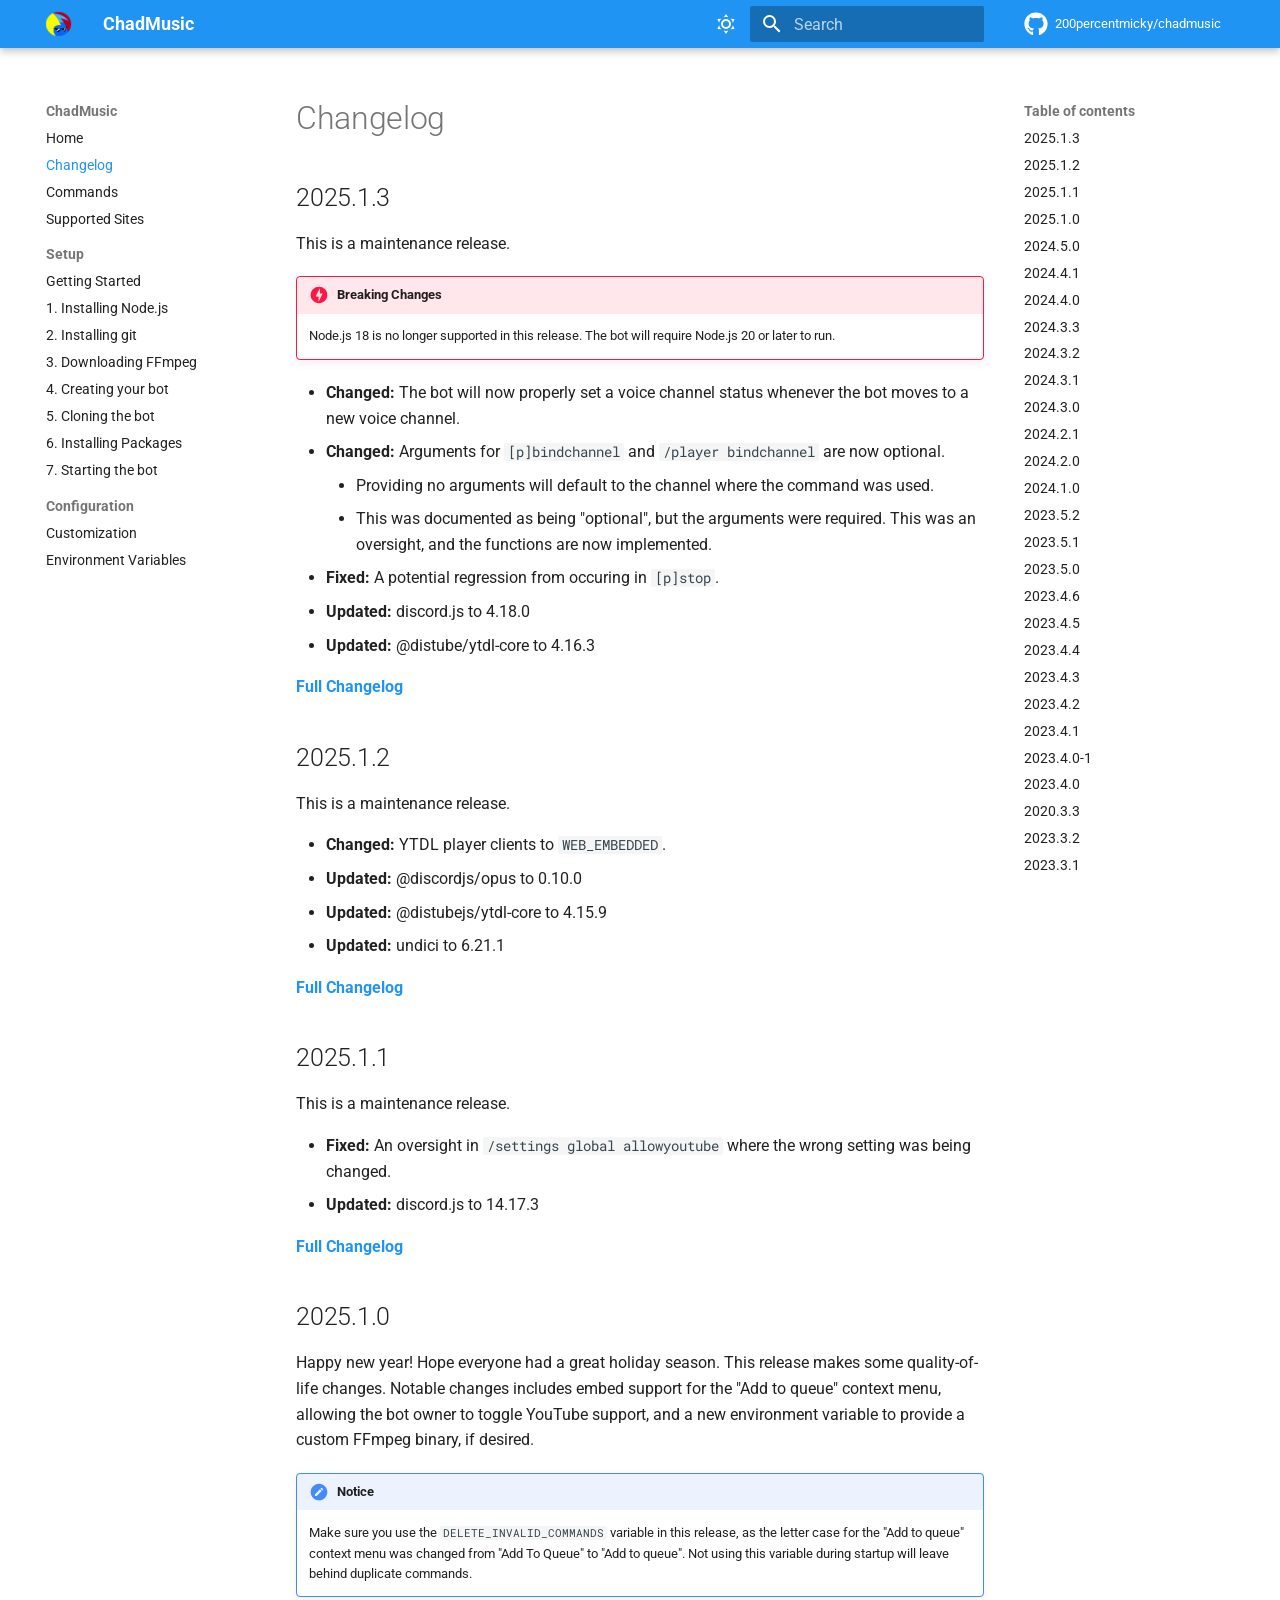
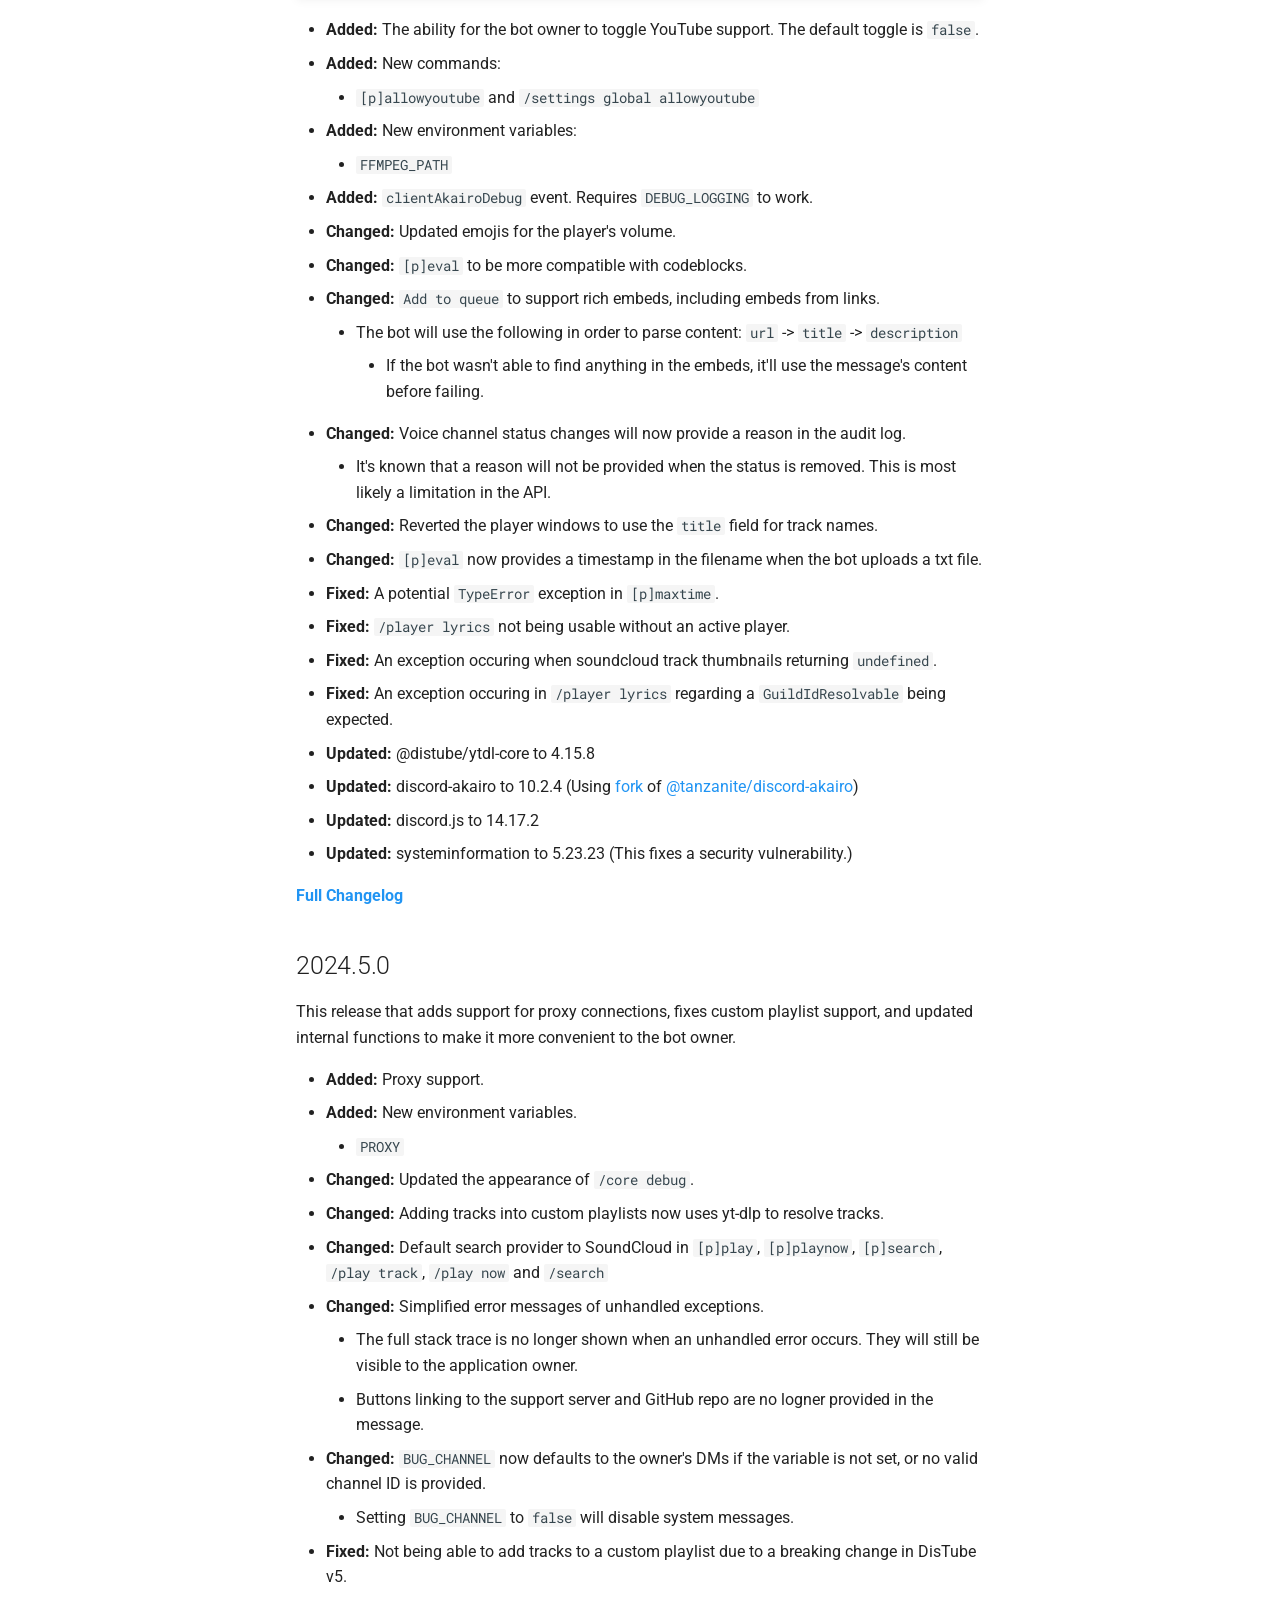
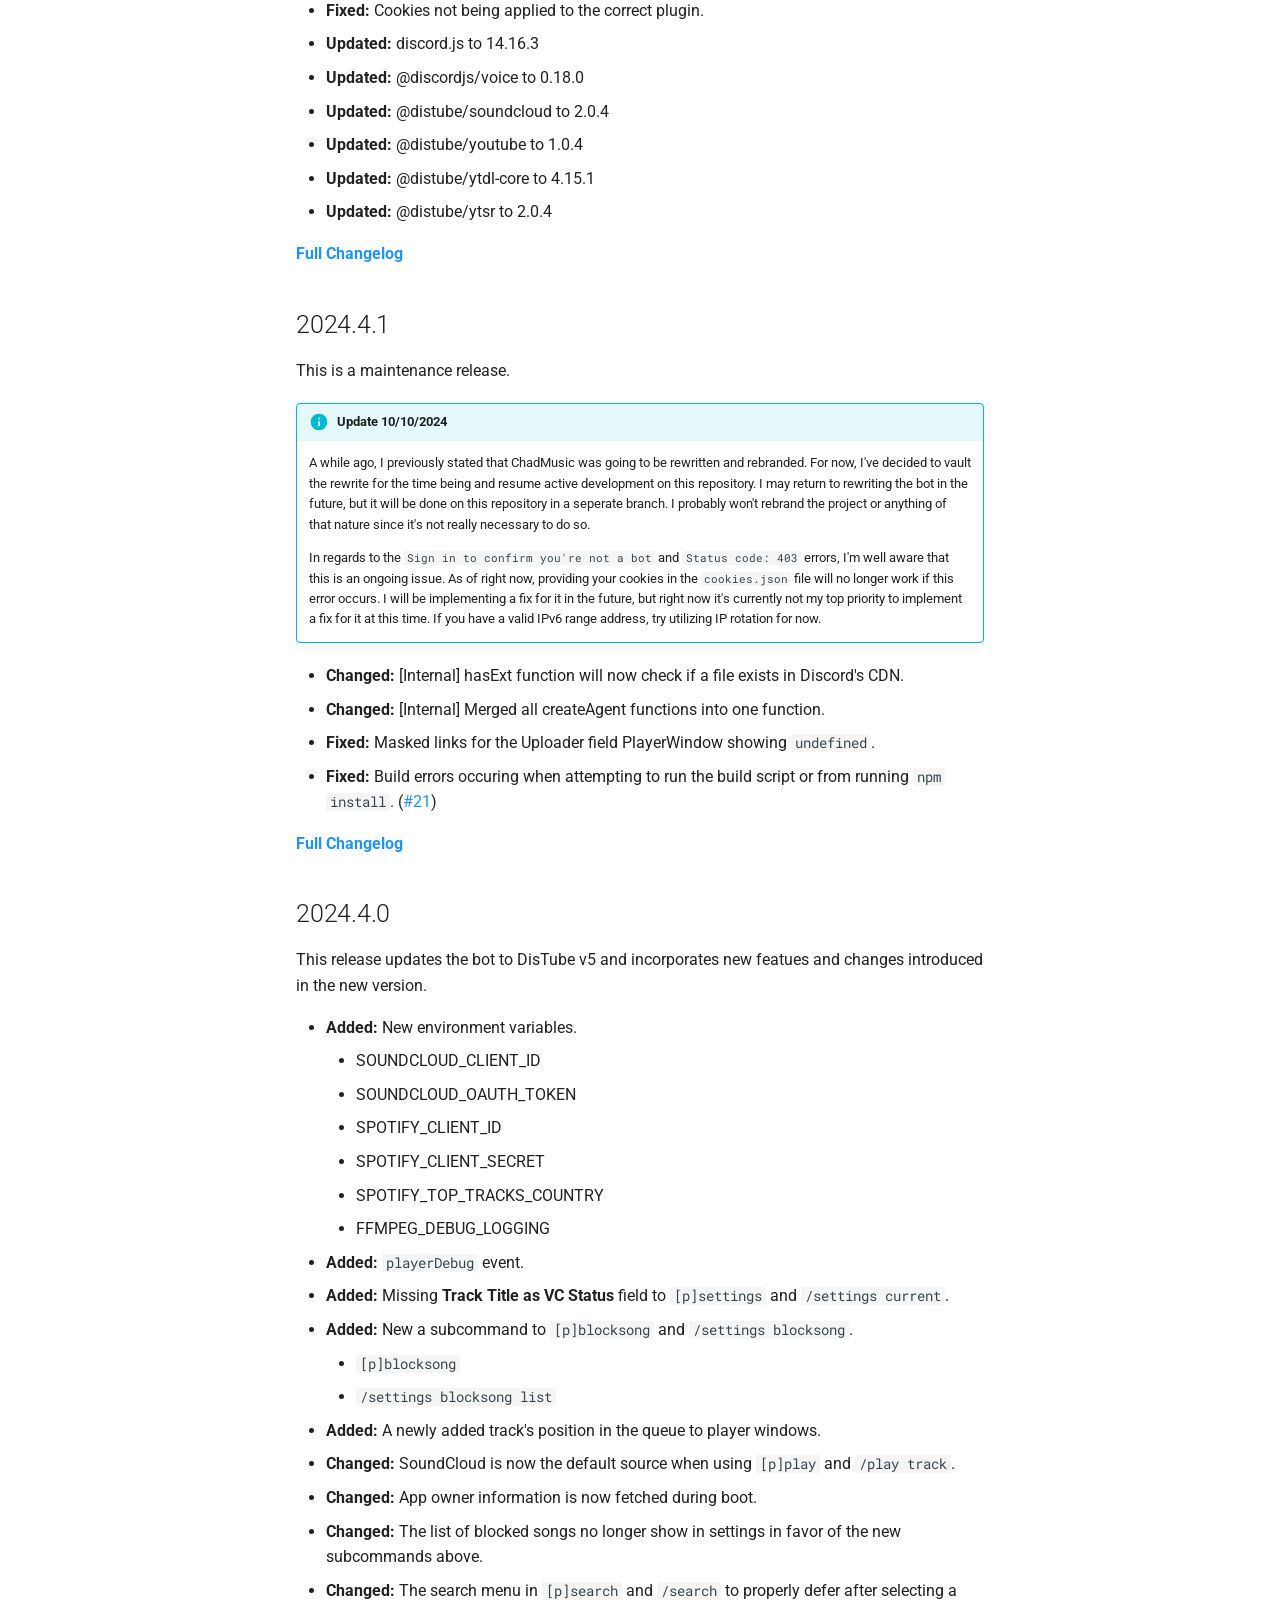
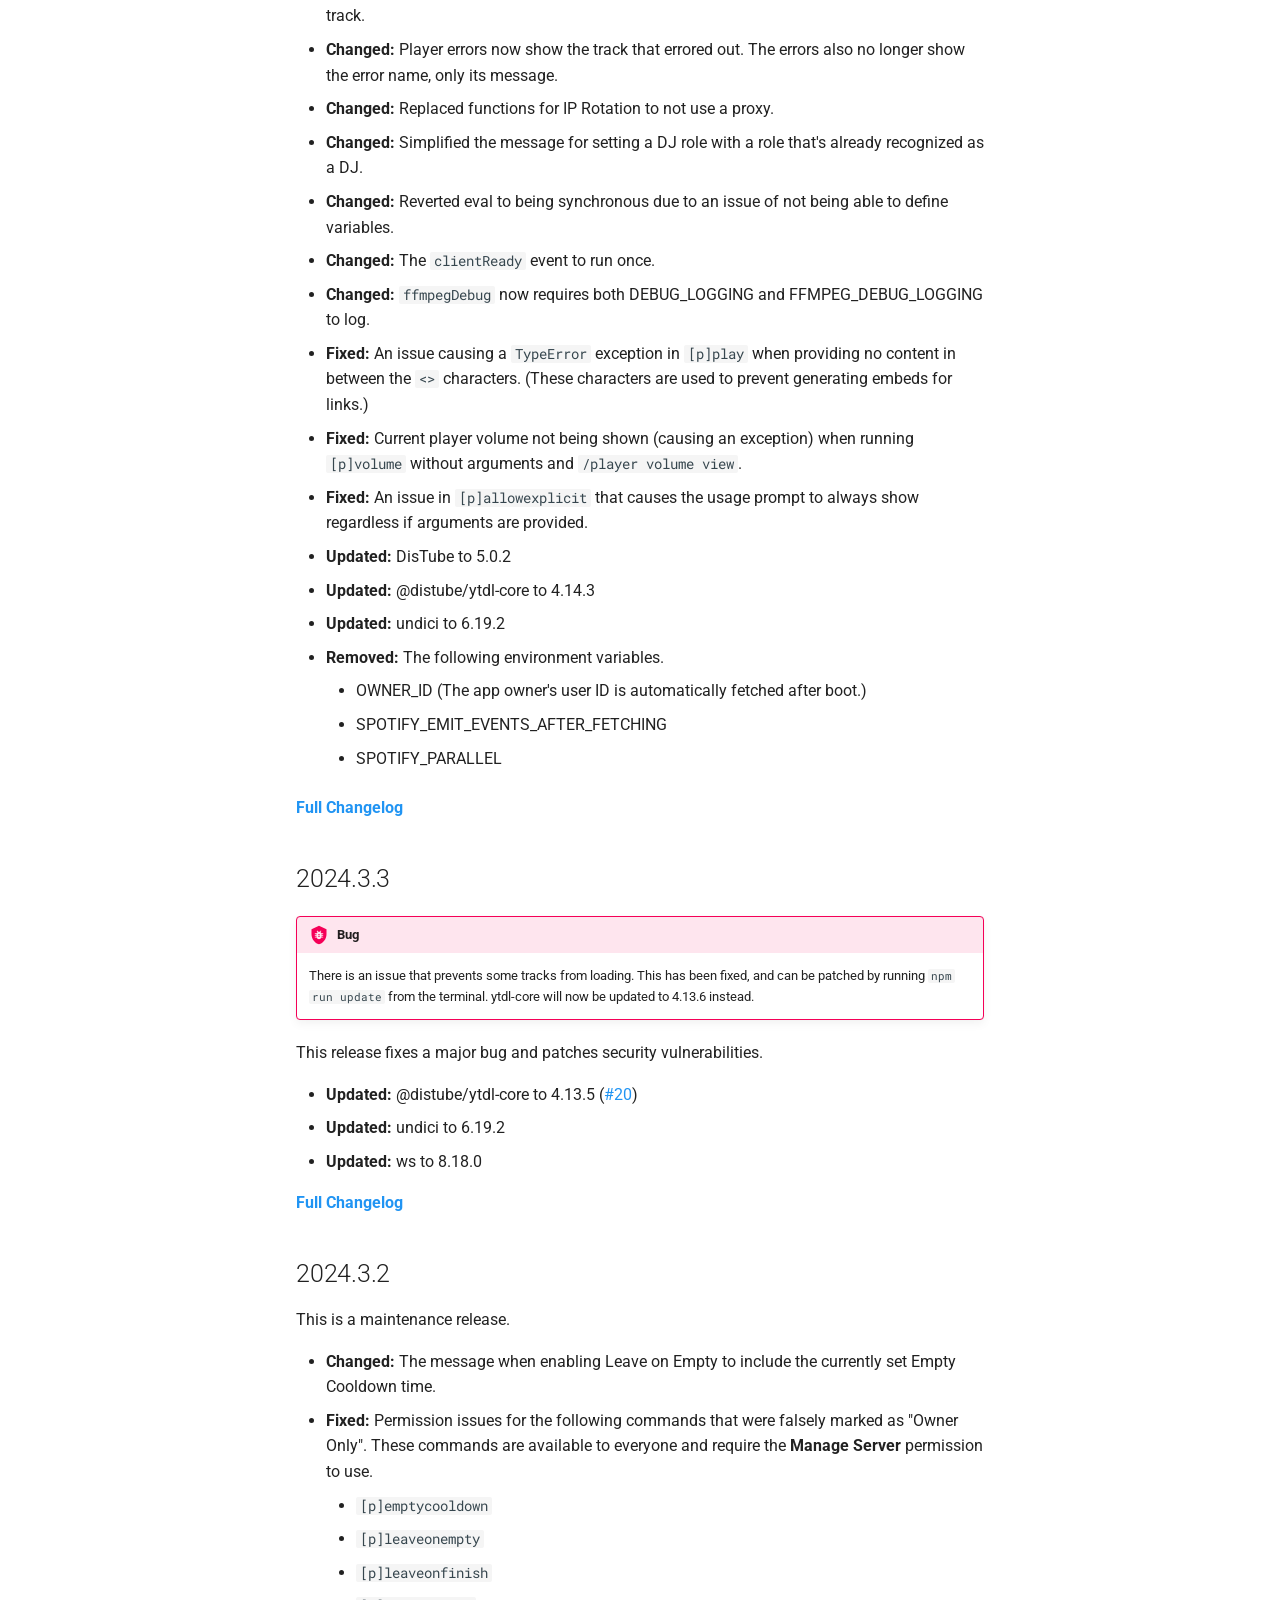
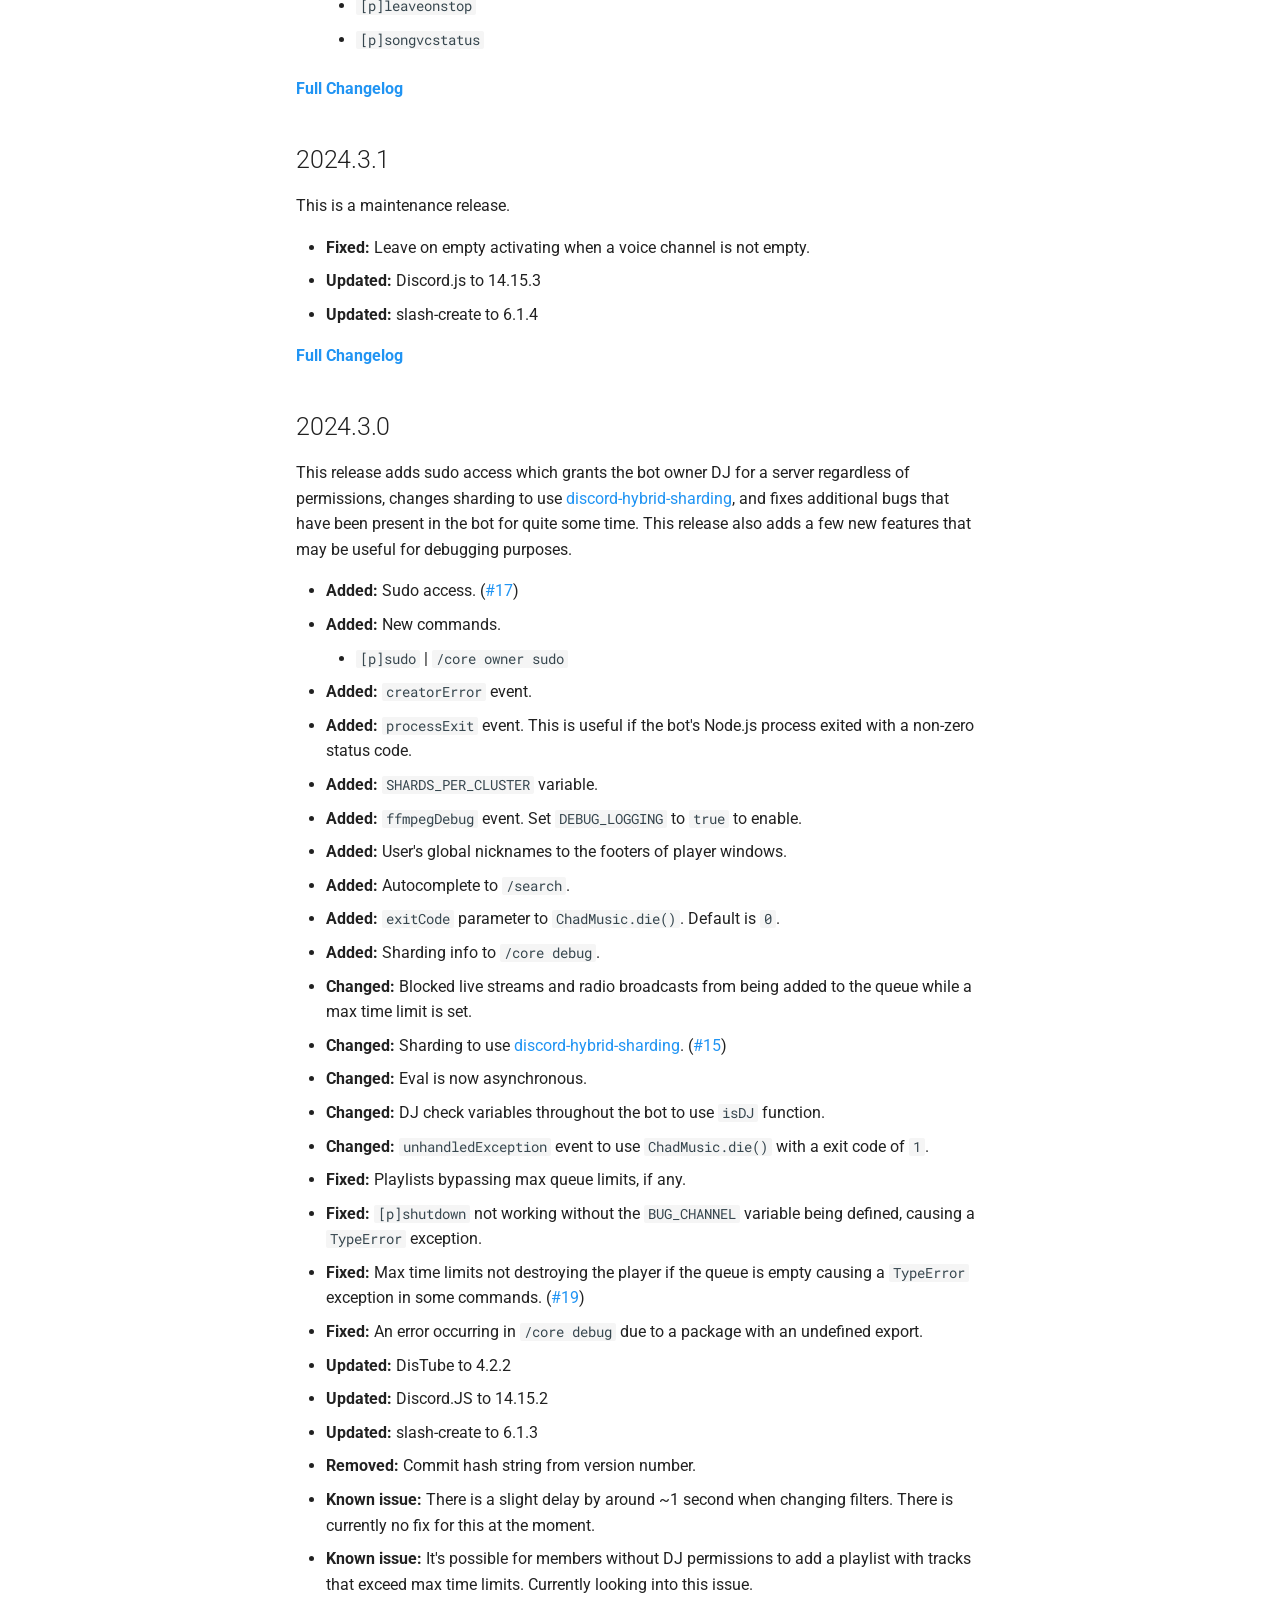
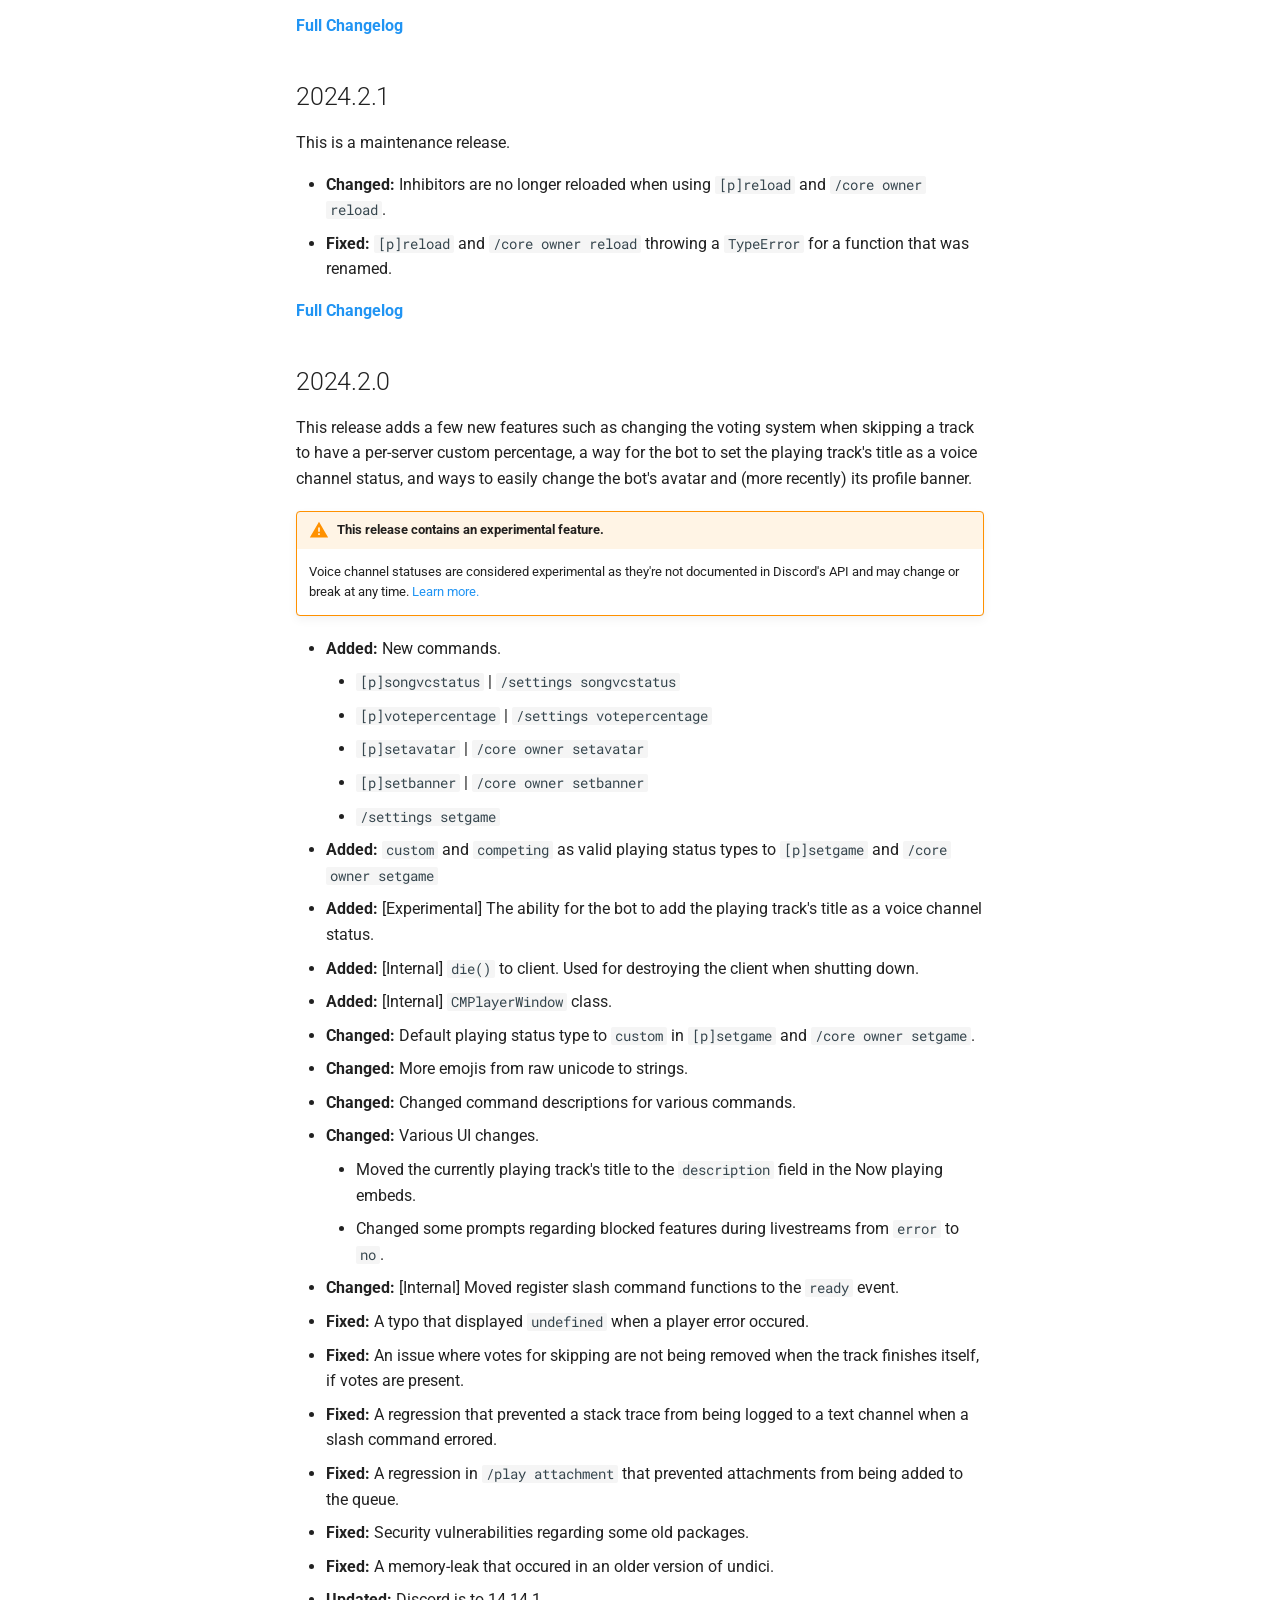
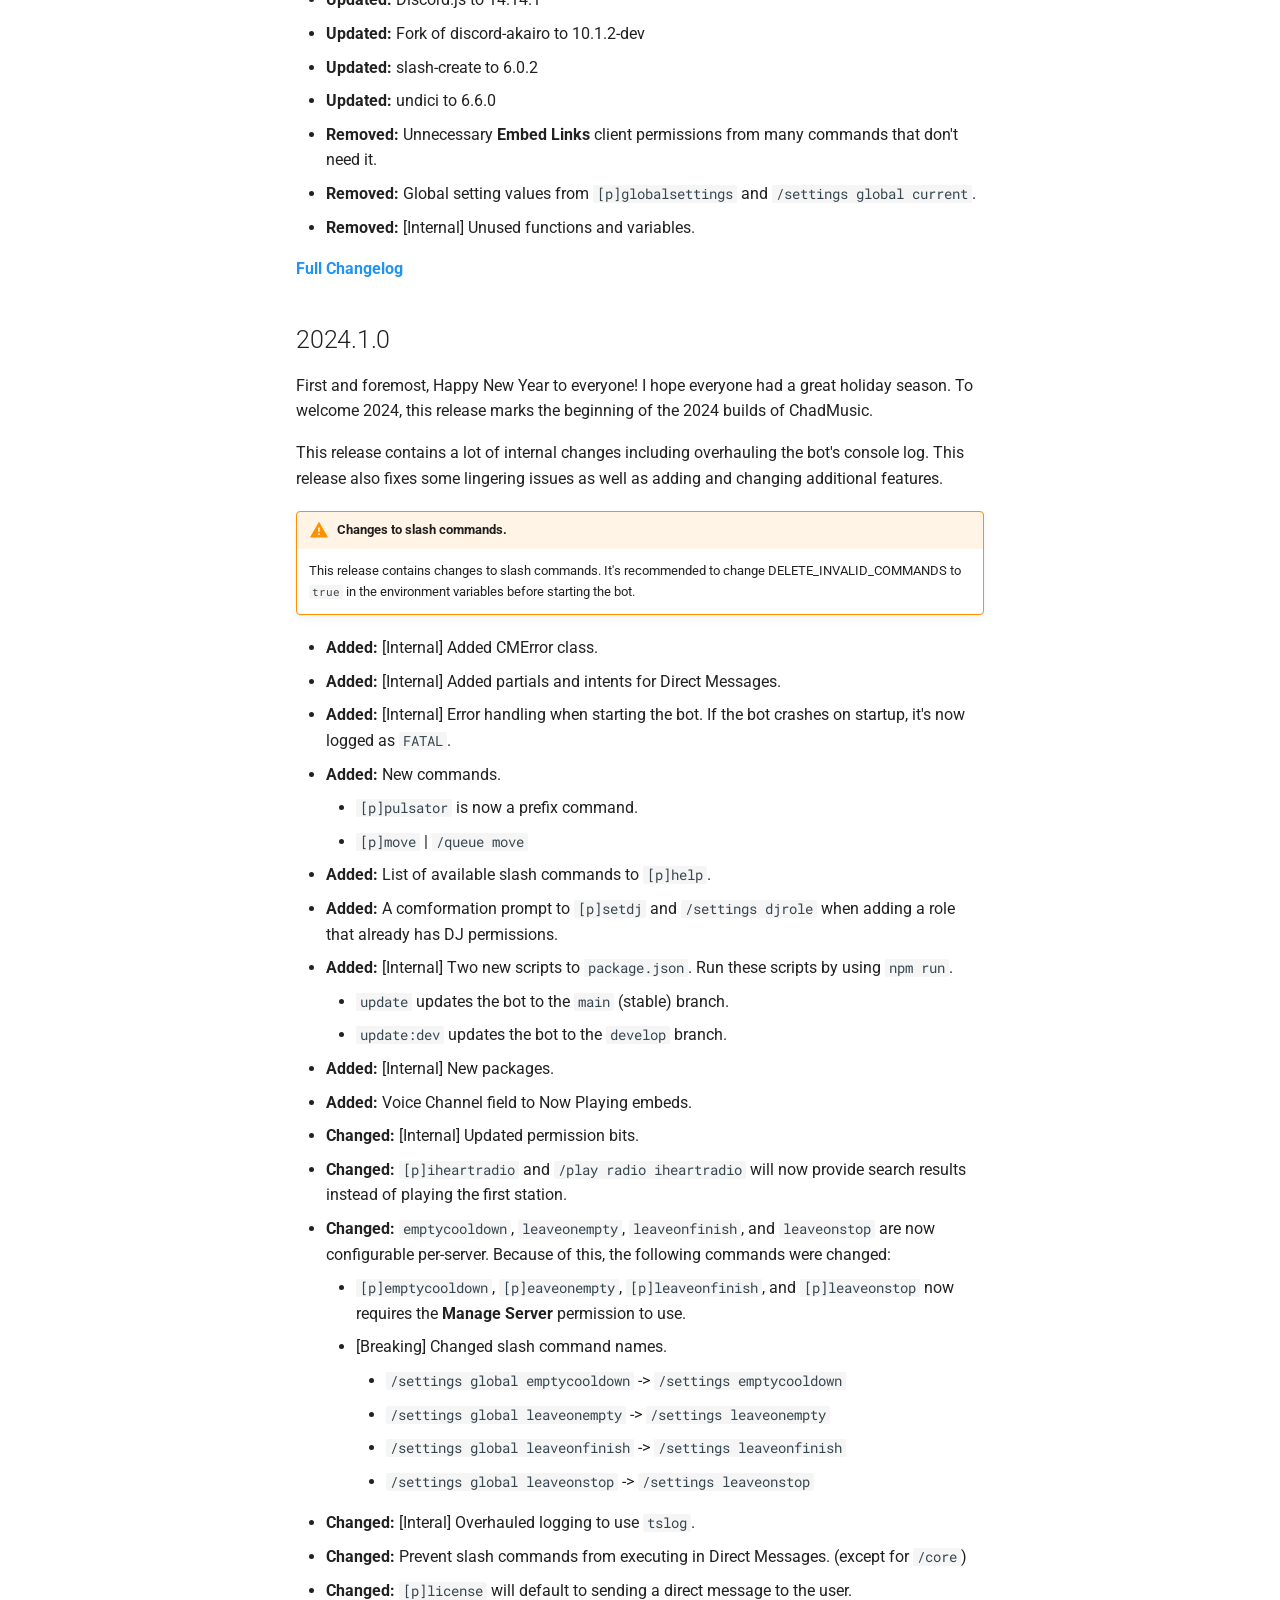
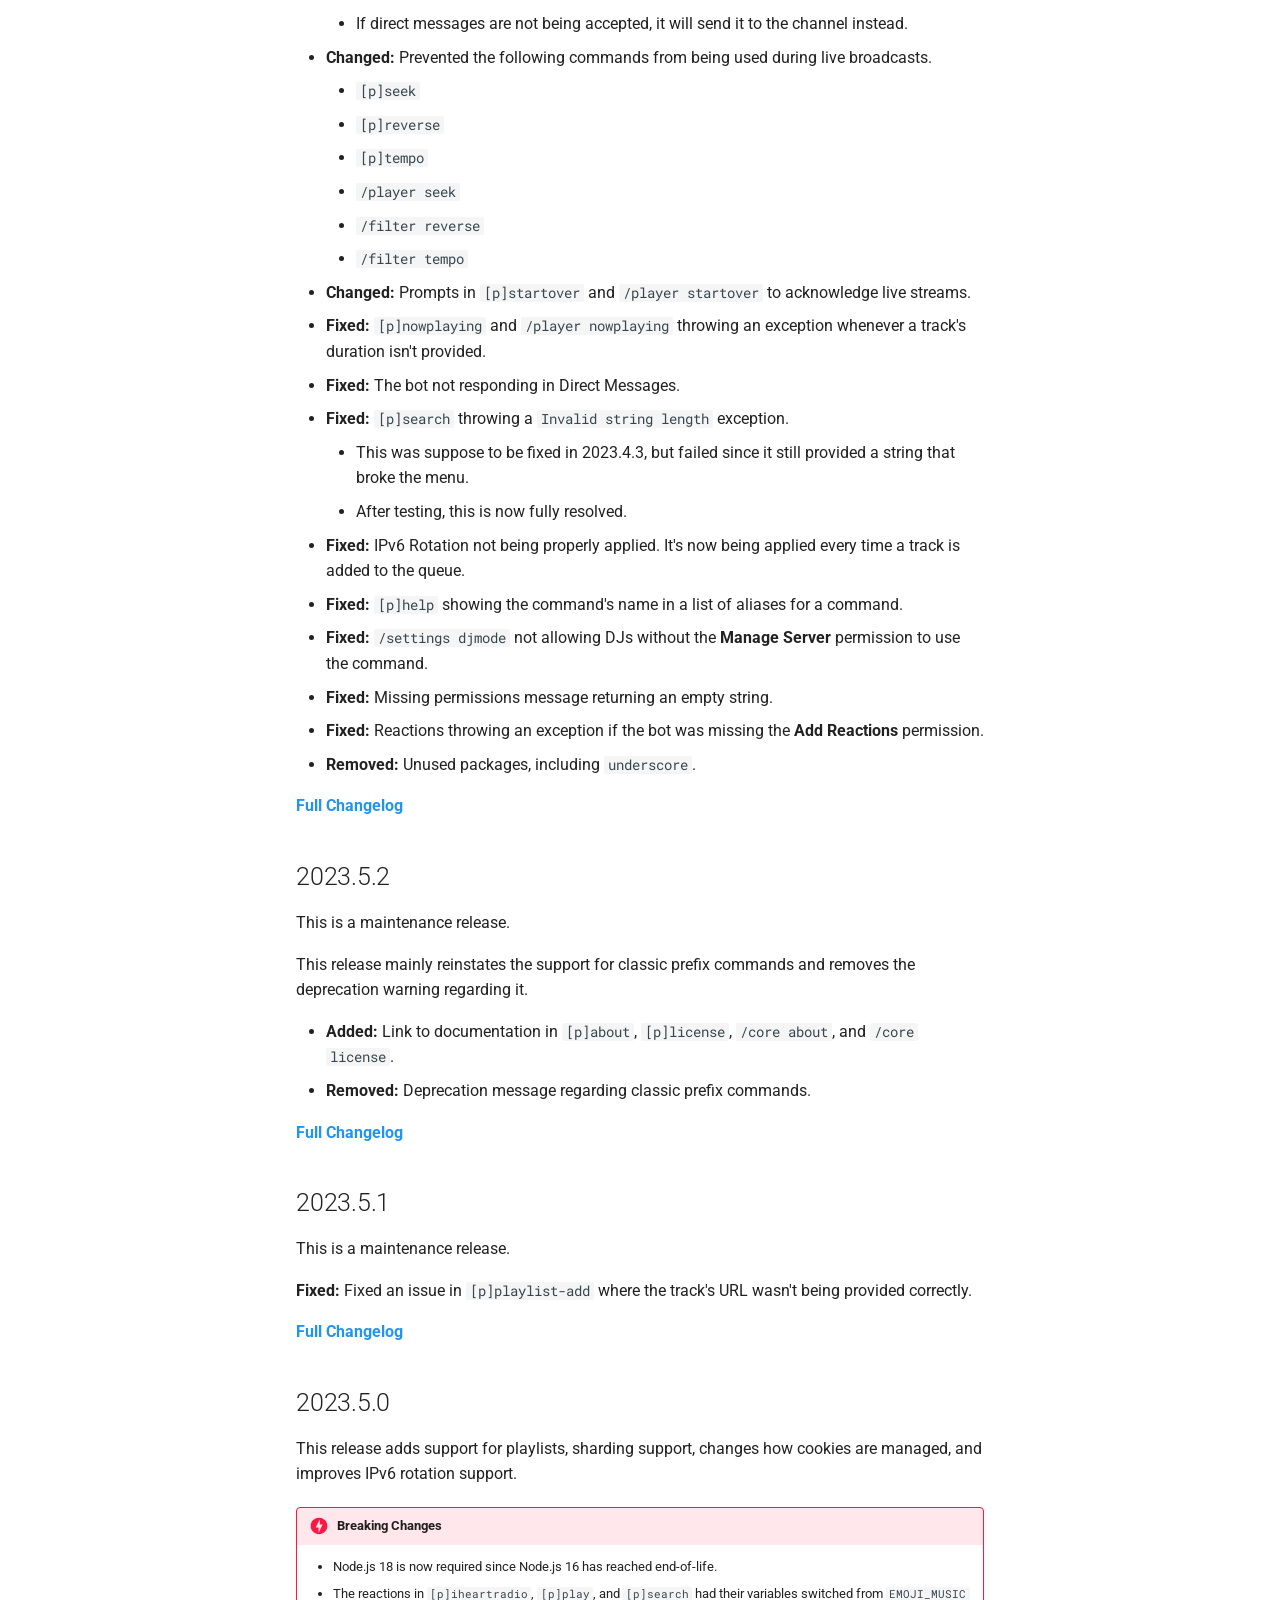
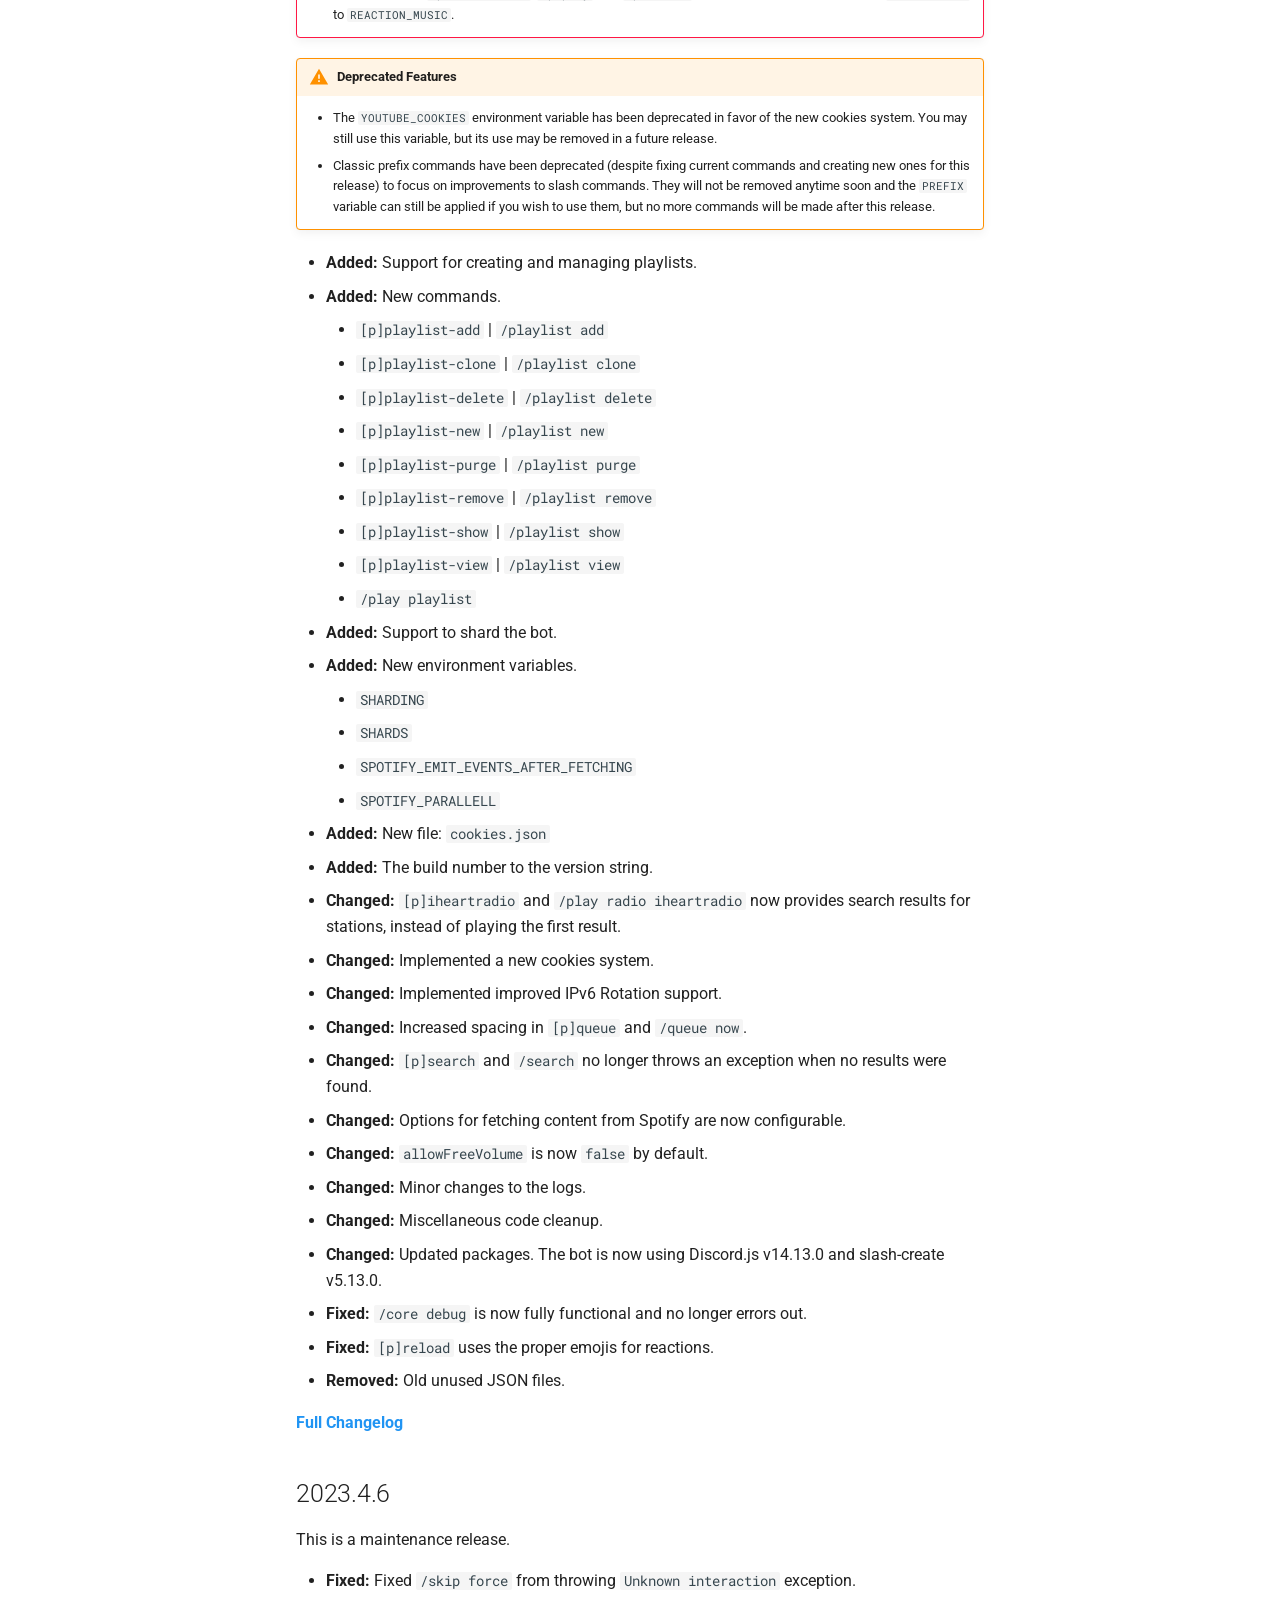
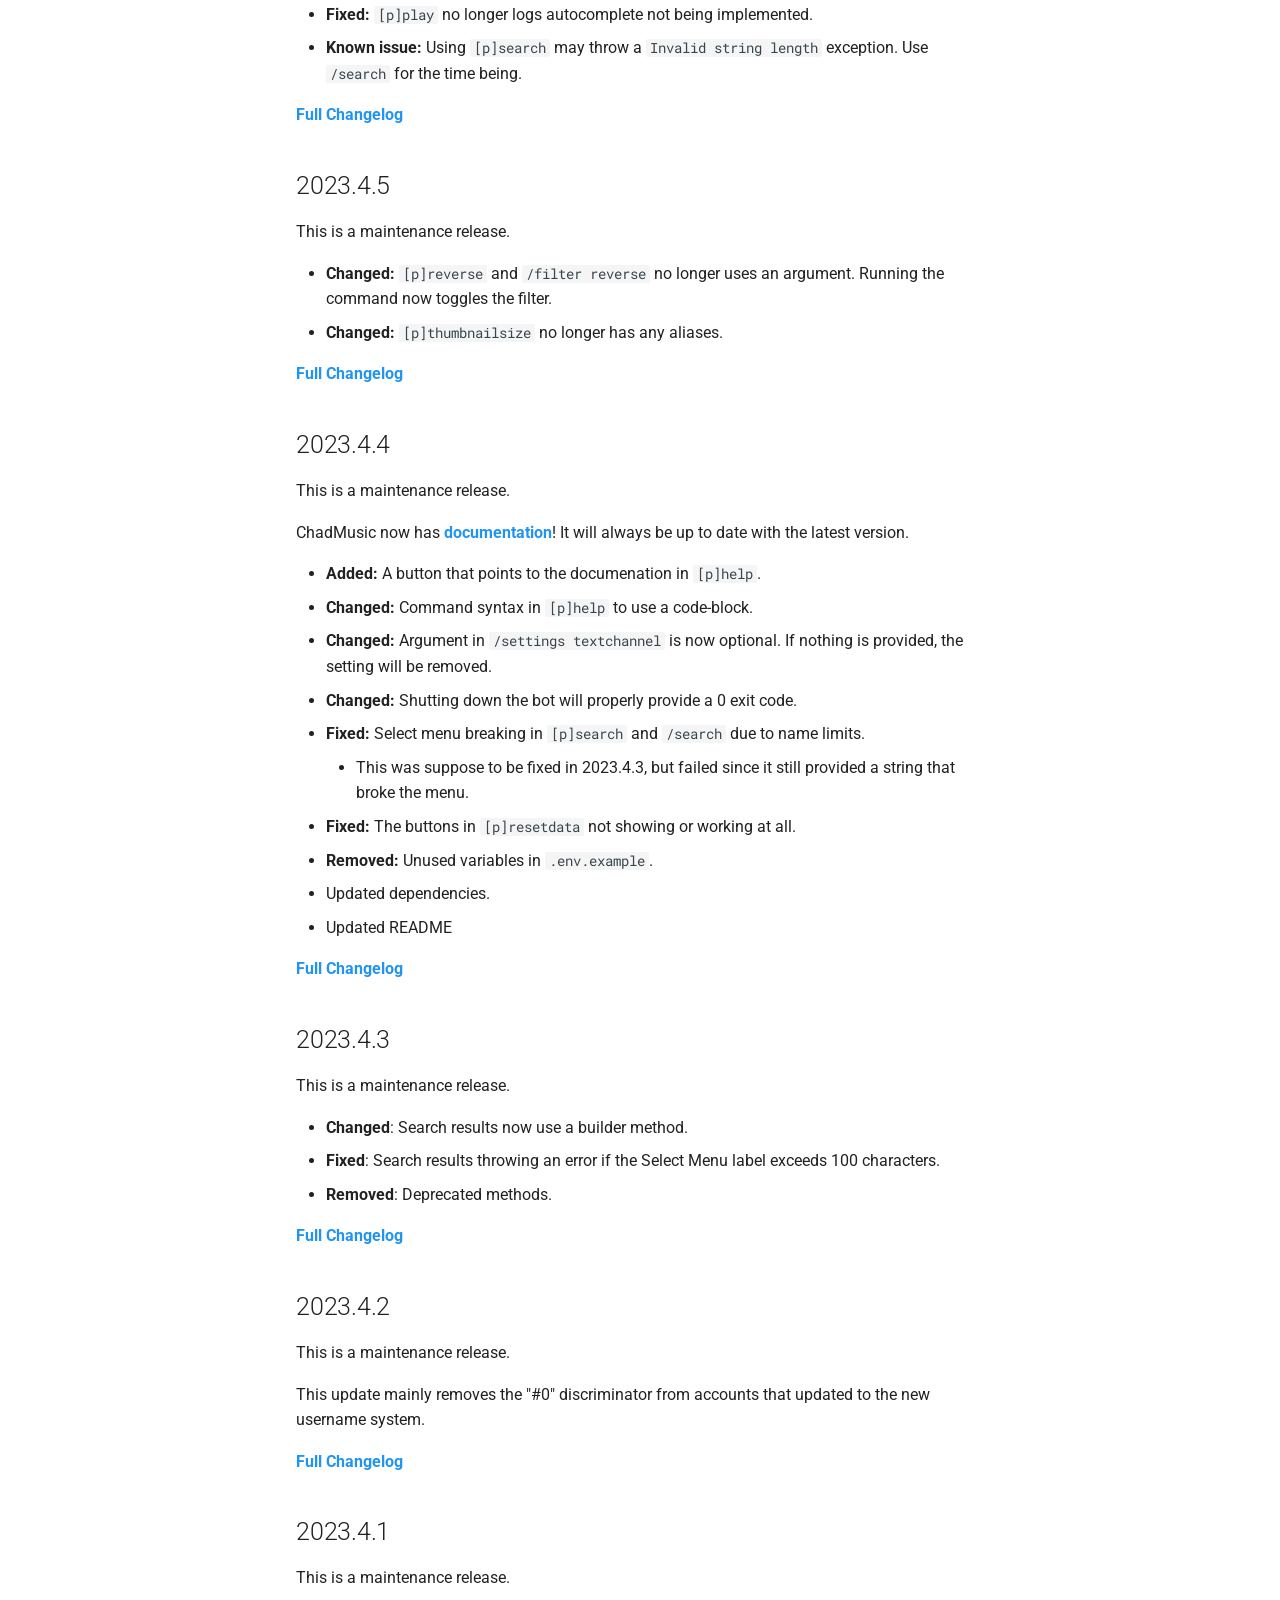
==== commit 623e3ad4: "Deployed a57156f with MkDocs version: 1.6.1" ====
--- a/changelog/index.html
+++ b/changelog/index.html
@@ -16,7 +16,7 @@
       
       
       <link rel="icon" href="../assets/deejaytreefiddy.ico">
-      <meta name="generator" content="mkdocs-1.6.1, mkdocs-material-9.5.50">
+      <meta name="generator" content="mkdocs-1.6.1, mkdocs-material-9.6.3">
     
     
       
@@ -24,7 +24,7 @@
       
     
     
-      <link rel="stylesheet" href="../assets/stylesheets/main.a40c8224.min.css">
+      <link rel="stylesheet" href="../assets/stylesheets/main.d7758b05.min.css">
       
         
         <link rel="stylesheet" href="../assets/stylesheets/palette.06af60db.min.css">
@@ -256,6 +256,7 @@
   
   <span class="md-ellipsis">
     Home
+    
   </span>
   
 
@@ -285,6 +286,7 @@
   
   <span class="md-ellipsis">
     Changelog
+    
   </span>
   
 
@@ -296,6 +298,7 @@
   
   <span class="md-ellipsis">
     Changelog
+    
   </span>
   
 
@@ -317,6 +320,15 @@
     <ul class="md-nav__list" data-md-component="toc" data-md-scrollfix>
       
         <li class="md-nav__item">
+  <a href="#202513" class="md-nav__link">
+    <span class="md-ellipsis">
+      2025.1.3
+    </span>
+  </a>
+  
+</li>
+      
+        <li class="md-nav__item">
   <a href="#202512" class="md-nav__link">
     <span class="md-ellipsis">
       2025.1.2
@@ -606,6 +618,7 @@
   
   <span class="md-ellipsis">
     Commands
+    
   </span>
   
 
@@ -626,6 +639,7 @@
   
   <span class="md-ellipsis">
     Supported Sites
+    
   </span>
   
 
@@ -681,6 +695,7 @@
   
   <span class="md-ellipsis">
     Setup
+    
   </span>
   
 
@@ -706,6 +721,7 @@
   
   <span class="md-ellipsis">
     Getting Started
+    
   </span>
   
 
@@ -727,6 +743,7 @@
   
   <span class="md-ellipsis">
     1. Installing Node.js
+    
   </span>
   
 
@@ -748,6 +765,7 @@
   
   <span class="md-ellipsis">
     2. Installing git
+    
   </span>
   
 
@@ -769,6 +787,7 @@
   
   <span class="md-ellipsis">
     3. Downloading FFmpeg
+    
   </span>
   
 
@@ -790,6 +809,7 @@
   
   <span class="md-ellipsis">
     4. Creating your bot
+    
   </span>
   
 
@@ -811,6 +831,7 @@
   
   <span class="md-ellipsis">
     5. Cloning the bot
+    
   </span>
   
 
@@ -832,6 +853,7 @@
   
   <span class="md-ellipsis">
     6. Installing Packages
+    
   </span>
   
 
@@ -853,6 +875,7 @@
   
   <span class="md-ellipsis">
     7. Starting the bot
+    
   </span>
   
 
@@ -904,6 +927,7 @@
   
   <span class="md-ellipsis">
     Configuration
+    
   </span>
   
 
@@ -929,6 +953,7 @@
   
   <span class="md-ellipsis">
     Customization
+    
   </span>
   
 
@@ -950,6 +975,7 @@
   
   <span class="md-ellipsis">
     Environment Variables
+    
   </span>
   
 
@@ -991,6 +1017,15 @@
       Table of contents
     </label>
     <ul class="md-nav__list" data-md-component="toc" data-md-scrollfix>
+      
+        <li class="md-nav__item">
+  <a href="#202513" class="md-nav__link">
+    <span class="md-ellipsis">
+      2025.1.3
+    </span>
+  </a>
+  
+</li>
       
         <li class="md-nav__item">
   <a href="#202512" class="md-nav__link">
@@ -1276,11 +1311,30 @@
                 
                   
 
+
   
   
 
 
 <h1 id="changelog">Changelog</h1>
+<h2 id="202513">2025.1.3</h2>
+<p>This is a maintenance release.</p>
+<div class="admonition danger">
+<p class="admonition-title">Breaking Changes</p>
+<p>Node.js 18 is no longer supported in this release. The bot will require Node.js 20 or later to run.</p>
+</div>
+<ul>
+<li><strong>Changed:</strong> The bot will now properly set a voice channel status whenever the bot moves to a new voice channel.</li>
+<li><strong>Changed:</strong> Arguments for <code>[p]bindchannel</code> and <code>/player bindchannel</code> are now optional.<ul>
+<li>Providing no arguments will default to the channel where the command was used.</li>
+<li>This was documented as being "optional", but the arguments were required. This was an oversight, and the functions are now implemented.</li>
+</ul>
+</li>
+<li><strong>Fixed:</strong> A potential regression from occuring in <code>[p]stop</code>.</li>
+<li><strong>Updated:</strong> discord.js to 4.18.0</li>
+<li><strong>Updated:</strong> @distube/ytdl-core to 4.16.3</li>
+</ul>
+<p><a href="https://github.com/200percentmicky/chadmusic/compare/2025.1.2...2025.1.3"><strong>Full Changelog</strong></a></p>
 <h2 id="202512">2025.1.2</h2>
 <p>This is a maintenance release.</p>
 <ul>
@@ -1973,7 +2027,7 @@
     <script id="__config" type="application/json">{"base": "..", "features": ["content.tooltips", "content.code.copy", "navigation.sections", "navigation.top", "navigation.prune", "navigation.path", "navigation.indexes", "navigation.footer"], "search": "../assets/javascripts/workers/search.f8cc74c7.min.js", "translations": {"clipboard.copied": "Copied to clipboard", "clipboard.copy": "Copy to clipboard", "search.result.more.one": "1 more on this page", "search.result.more.other": "# more on this page", "search.result.none": "No matching documents", "search.result.one": "1 matching document", "search.result.other": "# matching documents", "search.result.placeholder": "Type to start searching", "search.result.term.missing": "Missing", "select.version": "Select version"}}</script>
     
     
-      <script src="../assets/javascripts/bundle.60a45f97.min.js"></script>
+      <script src="../assets/javascripts/bundle.f1b6f286.min.js"></script>
       
     
   </body>
--- a/assets/stylesheets/main.d7758b05.min.css
+++ b/assets/stylesheets/main.d7758b05.min.css
@@ -0,0 +1 @@
+@charset "UTF-8";html{-webkit-text-size-adjust:none;-moz-text-size-adjust:none;text-size-adjust:none;box-sizing:border-box}*,:after,:before{box-sizing:inherit}@media (prefers-reduced-motion){*,:after,:before{transition:none!important}}body{margin:0}a,button,input,label{-webkit-tap-highlight-color:transparent}a{color:inherit;text-decoration:none}hr{border:0;box-sizing:initial;display:block;height:.05rem;overflow:visible;padding:0}small{font-size:80%}sub,sup{line-height:1em}img{border-style:none}table{border-collapse:initial;border-spacing:0}td,th{font-weight:400;vertical-align:top}button{background:#0000;border:0;font-family:inherit;font-size:inherit;margin:0;padding:0}input{border:0;outline:none}:root{--md-primary-fg-color:#4051b5;--md-primary-fg-color--light:#5d6cc0;--md-primary-fg-color--dark:#303fa1;--md-primary-bg-color:#fff;--md-primary-bg-color--light:#ffffffb3;--md-accent-fg-color:#526cfe;--md-accent-fg-color--transparent:#526cfe1a;--md-accent-bg-color:#fff;--md-accent-bg-color--light:#ffffffb3}[data-md-color-scheme=default]{color-scheme:light}[data-md-color-scheme=default] img[src$="#gh-dark-mode-only"],[data-md-color-scheme=default] img[src$="#only-dark"]{display:none}:root,[data-md-color-scheme=default]{--md-hue:225deg;--md-default-fg-color:#000000de;--md-default-fg-color--light:#0000008a;--md-default-fg-color--lighter:#00000052;--md-default-fg-color--lightest:#00000012;--md-default-bg-color:#fff;--md-default-bg-color--light:#ffffffb3;--md-default-bg-color--lighter:#ffffff4d;--md-default-bg-color--lightest:#ffffff1f;--md-code-fg-color:#36464e;--md-code-bg-color:#f5f5f5;--md-code-hl-color:#4287ff;--md-code-hl-color--light:#4287ff1a;--md-code-hl-number-color:#d52a2a;--md-code-hl-special-color:#db1457;--md-code-hl-function-color:#a846b9;--md-code-hl-constant-color:#6e59d9;--md-code-hl-keyword-color:#3f6ec6;--md-code-hl-string-color:#1c7d4d;--md-code-hl-name-color:var(--md-code-fg-color);--md-code-hl-operator-color:var(--md-default-fg-color--light);--md-code-hl-punctuation-color:var(--md-default-fg-color--light);--md-code-hl-comment-color:var(--md-default-fg-color--light);--md-code-hl-generic-color:var(--md-default-fg-color--light);--md-code-hl-variable-color:var(--md-default-fg-color--light);--md-typeset-color:var(--md-default-fg-color);--md-typeset-a-color:var(--md-primary-fg-color);--md-typeset-del-color:#f5503d26;--md-typeset-ins-color:#0bd57026;--md-typeset-kbd-color:#fafafa;--md-typeset-kbd-accent-color:#fff;--md-typeset-kbd-border-color:#b8b8b8;--md-typeset-mark-color:#ffff0080;--md-typeset-table-color:#0000001f;--md-typeset-table-color--light:rgba(0,0,0,.035);--md-admonition-fg-color:var(--md-default-fg-color);--md-admonition-bg-color:var(--md-default-bg-color);--md-warning-fg-color:#000000de;--md-warning-bg-color:#ff9;--md-footer-fg-color:#fff;--md-footer-fg-color--light:#ffffffb3;--md-footer-fg-color--lighter:#ffffff73;--md-footer-bg-color:#000000de;--md-footer-bg-color--dark:#00000052;--md-shadow-z1:0 0.2rem 0.5rem #0000000d,0 0 0.05rem #0000001a;--md-shadow-z2:0 0.2rem 0.5rem #0000001a,0 0 0.05rem #00000040;--md-shadow-z3:0 0.2rem 0.5rem #0003,0 0 0.05rem #00000059}.md-icon svg{fill:currentcolor;display:block;height:1.2rem;width:1.2rem}body{-webkit-font-smoothing:antialiased;-moz-osx-font-smoothing:grayscale;--md-text-font-family:var(--md-text-font,_),-apple-system,BlinkMacSystemFont,Helvetica,Arial,sans-serif;--md-code-font-family:var(--md-code-font,_),SFMono-Regular,Consolas,Menlo,monospace}aside,body,input{font-feature-settings:"kern","liga";color:var(--md-typeset-color);font-family:var(--md-text-font-family)}code,kbd,pre{font-feature-settings:"kern";font-family:var(--md-code-font-family)}:root{--md-typeset-table-sort-icon:url('data:image/svg+xml;charset=utf-8,<svg xmlns="http://www.w3.org/2000/svg" viewBox="0 0 24 24"><path d="m18 21-4-4h3V7h-3l4-4 4 4h-3v10h3M2 19v-2h10v2M2 13v-2h7v2M2 7V5h4v2z"/></svg>');--md-typeset-table-sort-icon--asc:url('data:image/svg+xml;charset=utf-8,<svg xmlns="http://www.w3.org/2000/svg" viewBox="0 0 24 24"><path d="M19 17h3l-4 4-4-4h3V3h2M2 17h10v2H2M6 5v2H2V5m0 6h7v2H2z"/></svg>');--md-typeset-table-sort-icon--desc:url('data:image/svg+xml;charset=utf-8,<svg xmlns="http://www.w3.org/2000/svg" viewBox="0 0 24 24"><path d="M19 7h3l-4-4-4 4h3v14h2M2 17h10v2H2M6 5v2H2V5m0 6h7v2H2z"/></svg>')}.md-typeset{-webkit-print-color-adjust:exact;color-adjust:exact;font-size:.8rem;line-height:1.6;overflow-wrap:break-word}@media print{.md-typeset{font-size:.68rem}}.md-typeset blockquote,.md-typeset dl,.md-typeset figure,.md-typeset ol,.md-typeset pre,.md-typeset ul{margin-bottom:1em;margin-top:1em}.md-typeset h1{color:var(--md-default-fg-color--light);font-size:2em;line-height:1.3;margin:0 0 1.25em}.md-typeset h1,.md-typeset h2{font-weight:300;letter-spacing:-.01em}.md-typeset h2{font-size:1.5625em;line-height:1.4;margin:1.6em 0 .64em}.md-typeset h3{font-size:1.25em;font-weight:400;letter-spacing:-.01em;line-height:1.5;margin:1.6em 0 .8em}.md-typeset h2+h3{margin-top:.8em}.md-typeset h4{font-weight:700;letter-spacing:-.01em;margin:1em 0}.md-typeset h5,.md-typeset h6{color:var(--md-default-fg-color--light);font-size:.8em;font-weight:700;letter-spacing:-.01em;margin:1.25em 0}.md-typeset h5{text-transform:uppercase}.md-typeset h5 code{text-transform:none}.md-typeset hr{border-bottom:.05rem solid var(--md-default-fg-color--lightest);display:flow-root;margin:1.5em 0}.md-typeset a{color:var(--md-typeset-a-color);word-break:break-word}.md-typeset a,.md-typeset a:before{transition:color 125ms}.md-typeset a:focus,.md-typeset a:hover{color:var(--md-accent-fg-color)}.md-typeset a:focus code,.md-typeset a:hover code{background-color:var(--md-accent-fg-color--transparent)}.md-typeset a code{color:currentcolor;transition:background-color 125ms}.md-typeset a.focus-visible{outline-color:var(--md-accent-fg-color);outline-offset:.2rem}.md-typeset code,.md-typeset kbd,.md-typeset pre{color:var(--md-code-fg-color);direction:ltr;font-variant-ligatures:none}@media print{.md-typeset code,.md-typeset kbd,.md-typeset pre{white-space:pre-wrap}}.md-typeset code{background-color:var(--md-code-bg-color);border-radius:.1rem;-webkit-box-decoration-break:clone;box-decoration-break:clone;font-size:.85em;padding:0 .2941176471em;word-break:break-word}.md-typeset code:not(.focus-visible){-webkit-tap-highlight-color:transparent;outline:none}.md-typeset pre{display:flow-root;line-height:1.4;position:relative}.md-typeset pre>code{-webkit-box-decoration-break:slice;box-decoration-break:slice;box-shadow:none;display:block;margin:0;outline-color:var(--md-accent-fg-color);overflow:auto;padding:.7720588235em 1.1764705882em;scrollbar-color:var(--md-default-fg-color--lighter) #0000;scrollbar-width:thin;touch-action:auto;word-break:normal}.md-typeset pre>code:hover{scrollbar-color:var(--md-accent-fg-color) #0000}.md-typeset pre>code::-webkit-scrollbar{height:.2rem;width:.2rem}.md-typeset pre>code::-webkit-scrollbar-thumb{background-color:var(--md-default-fg-color--lighter)}.md-typeset pre>code::-webkit-scrollbar-thumb:hover{background-color:var(--md-accent-fg-color)}.md-typeset kbd{background-color:var(--md-typeset-kbd-color);border-radius:.1rem;box-shadow:0 .1rem 0 .05rem var(--md-typeset-kbd-border-color),0 .1rem 0 var(--md-typeset-kbd-border-color),0 -.1rem .2rem var(--md-typeset-kbd-accent-color) inset;color:var(--md-default-fg-color);display:inline-block;font-size:.75em;padding:0 .6666666667em;vertical-align:text-top;word-break:break-word}.md-typeset mark{background-color:var(--md-typeset-mark-color);-webkit-box-decoration-break:clone;box-decoration-break:clone;color:inherit;word-break:break-word}.md-typeset abbr{border-bottom:.05rem dotted var(--md-default-fg-color--light);cursor:help;text-decoration:none}.md-typeset small{opacity:.75}[dir=ltr] .md-typeset sub,[dir=ltr] .md-typeset sup{margin-left:.078125em}[dir=rtl] .md-typeset sub,[dir=rtl] .md-typeset sup{margin-right:.078125em}[dir=ltr] .md-typeset blockquote{padding-left:.6rem}[dir=rtl] .md-typeset blockquote{padding-right:.6rem}[dir=ltr] .md-typeset blockquote{border-left:.2rem solid var(--md-default-fg-color--lighter)}[dir=rtl] .md-typeset blockquote{border-right:.2rem solid var(--md-default-fg-color--lighter)}.md-typeset blockquote{color:var(--md-default-fg-color--light);margin-left:0;margin-right:0}.md-typeset ul{list-style-type:disc}.md-typeset ul[type]{list-style-type:revert-layer}[dir=ltr] .md-typeset ol,[dir=ltr] .md-typeset ul{margin-left:.625em}[dir=rtl] .md-typeset ol,[dir=rtl] .md-typeset ul{margin-right:.625em}.md-typeset ol,.md-typeset ul{padding:0}.md-typeset ol:not([hidden]),.md-typeset ul:not([hidden]){display:flow-root}.md-typeset ol ol,.md-typeset ul ol{list-style-type:lower-alpha}.md-typeset ol ol ol,.md-typeset ul ol ol{list-style-type:lower-roman}.md-typeset ol ol ol ol,.md-typeset ul ol ol ol{list-style-type:upper-alpha}.md-typeset ol ol ol ol ol,.md-typeset ul ol ol ol ol{list-style-type:upper-roman}.md-typeset ol[type],.md-typeset ul[type]{list-style-type:revert-layer}[dir=ltr] .md-typeset ol li,[dir=ltr] .md-typeset ul li{margin-left:1.25em}[dir=rtl] .md-typeset ol li,[dir=rtl] .md-typeset ul li{margin-right:1.25em}.md-typeset ol li,.md-typeset ul li{margin-bottom:.5em}.md-typeset ol li blockquote,.md-typeset ol li p,.md-typeset ul li blockquote,.md-typeset ul li p{margin:.5em 0}.md-typeset ol li:last-child,.md-typeset ul li:last-child{margin-bottom:0}[dir=ltr] .md-typeset ol li ol,[dir=ltr] .md-typeset ol li ul,[dir=ltr] .md-typeset ul li ol,[dir=ltr] .md-typeset ul li ul{margin-left:.625em}[dir=rtl] .md-typeset ol li ol,[dir=rtl] .md-typeset ol li ul,[dir=rtl] .md-typeset ul li ol,[dir=rtl] .md-typeset ul li ul{margin-right:.625em}.md-typeset ol li ol,.md-typeset ol li ul,.md-typeset ul li ol,.md-typeset ul li ul{margin-bottom:.5em;margin-top:.5em}[dir=ltr] .md-typeset dd{margin-left:1.875em}[dir=rtl] .md-typeset dd{margin-right:1.875em}.md-typeset dd{margin-bottom:1.5em;margin-top:1em}.md-typeset img,.md-typeset svg,.md-typeset video{height:auto;max-width:100%}.md-typeset img[align=left]{margin:1em 1em 1em 0}.md-typeset img[align=right]{margin:1em 0 1em 1em}.md-typeset img[align]:only-child{margin-top:0}.md-typeset figure{display:flow-root;margin:1em auto;max-width:100%;text-align:center;width:-moz-fit-content;width:fit-content}.md-typeset figure img{display:block;margin:0 auto}.md-typeset figcaption{font-style:italic;margin:1em auto;max-width:24rem}.md-typeset iframe{max-width:100%}.md-typeset table:not([class]){background-color:var(--md-default-bg-color);border:.05rem solid var(--md-typeset-table-color);border-radius:.1rem;display:inline-block;font-size:.64rem;max-width:100%;overflow:auto;touch-action:auto}@media print{.md-typeset table:not([class]){display:table}}.md-typeset table:not([class])+*{margin-top:1.5em}.md-typeset table:not([class]) td>:first-child,.md-typeset table:not([class]) th>:first-child{margin-top:0}.md-typeset table:not([class]) td>:last-child,.md-typeset table:not([class]) th>:last-child{margin-bottom:0}.md-typeset table:not([class]) td:not([align]),.md-typeset table:not([class]) th:not([align]){text-align:left}[dir=rtl] .md-typeset table:not([class]) td:not([align]),[dir=rtl] .md-typeset table:not([class]) th:not([align]){text-align:right}.md-typeset table:not([class]) th{font-weight:700;min-width:5rem;padding:.9375em 1.25em;vertical-align:top}.md-typeset table:not([class]) td{border-top:.05rem solid var(--md-typeset-table-color);padding:.9375em 1.25em;vertical-align:top}.md-typeset table:not([class]) tbody tr{transition:background-color 125ms}.md-typeset table:not([class]) tbody tr:hover{background-color:var(--md-typeset-table-color--light);box-shadow:0 .05rem 0 var(--md-default-bg-color) inset}.md-typeset table:not([class]) a{word-break:normal}.md-typeset table th[role=columnheader]{cursor:pointer}[dir=ltr] .md-typeset table th[role=columnheader]:after{margin-left:.5em}[dir=rtl] .md-typeset table th[role=columnheader]:after{margin-right:.5em}.md-typeset table th[role=columnheader]:after{content:"";display:inline-block;height:1.2em;-webkit-mask-image:var(--md-typeset-table-sort-icon);mask-image:var(--md-typeset-table-sort-icon);-webkit-mask-repeat:no-repeat;mask-repeat:no-repeat;-webkit-mask-size:contain;mask-size:contain;transition:background-color 125ms;vertical-align:text-bottom;width:1.2em}.md-typeset table th[role=columnheader]:hover:after{background-color:var(--md-default-fg-color--lighter)}.md-typeset table th[role=columnheader][aria-sort=ascending]:after{background-color:var(--md-default-fg-color--light);-webkit-mask-image:var(--md-typeset-table-sort-icon--asc);mask-image:var(--md-typeset-table-sort-icon--asc)}.md-typeset table th[role=columnheader][aria-sort=descending]:after{background-color:var(--md-default-fg-color--light);-webkit-mask-image:var(--md-typeset-table-sort-icon--desc);mask-image:var(--md-typeset-table-sort-icon--desc)}.md-typeset__scrollwrap{margin:1em -.8rem;overflow-x:auto;touch-action:auto}.md-typeset__table{display:inline-block;margin-bottom:.5em;padding:0 .8rem}@media print{.md-typeset__table{display:block}}html .md-typeset__table table{display:table;margin:0;overflow:hidden;width:100%}@media screen and (max-width:44.984375em){.md-content__inner>pre{margin:1em -.8rem}.md-content__inner>pre code{border-radius:0}}.md-typeset .md-author{border-radius:100%;display:block;flex-shrink:0;height:1.6rem;overflow:hidden;position:relative;transition:color 125ms,transform 125ms;width:1.6rem}.md-typeset .md-author img{display:block}.md-typeset .md-author--more{background:var(--md-default-fg-color--lightest);color:var(--md-default-fg-color--lighter);font-size:.6rem;font-weight:700;line-height:1.6rem;text-align:center}.md-typeset .md-author--long{height:2.4rem;width:2.4rem}.md-typeset a.md-author{transform:scale(1)}.md-typeset a.md-author img{border-radius:100%;filter:grayscale(100%) opacity(75%);transition:filter 125ms}.md-typeset a.md-author:focus,.md-typeset a.md-author:hover{transform:scale(1.1);z-index:1}.md-typeset a.md-author:focus img,.md-typeset a.md-author:hover img{filter:grayscale(0)}.md-banner{background-color:var(--md-footer-bg-color);color:var(--md-footer-fg-color);overflow:auto}@media print{.md-banner{display:none}}.md-banner--warning{background-color:var(--md-warning-bg-color);color:var(--md-warning-fg-color)}.md-banner__inner{font-size:.7rem;margin:.6rem auto;padding:0 .8rem}[dir=ltr] .md-banner__button{float:right}[dir=rtl] .md-banner__button{float:left}.md-banner__button{color:inherit;cursor:pointer;transition:opacity .25s}.no-js .md-banner__button{display:none}.md-banner__button:hover{opacity:.7}html{font-size:125%;height:100%;overflow-x:hidden}@media screen and (min-width:100em){html{font-size:137.5%}}@media screen and (min-width:125em){html{font-size:150%}}body{background-color:var(--md-default-bg-color);display:flex;flex-direction:column;font-size:.5rem;min-height:100%;position:relative;width:100%}@media print{body{display:block}}@media screen and (max-width:59.984375em){body[data-md-scrolllock]{position:fixed}}.md-grid{margin-left:auto;margin-right:auto;max-width:61rem}.md-container{display:flex;flex-direction:column;flex-grow:1}@media print{.md-container{display:block}}.md-main{flex-grow:1}.md-main__inner{display:flex;height:100%;margin-top:1.5rem}.md-ellipsis{overflow:hidden;text-overflow:ellipsis}.md-toggle{display:none}.md-option{height:0;opacity:0;position:absolute;width:0}.md-option:checked+label:not([hidden]){display:block}.md-option.focus-visible+label{outline-color:var(--md-accent-fg-color);outline-style:auto}.md-skip{background-color:var(--md-default-fg-color);border-radius:.1rem;color:var(--md-default-bg-color);font-size:.64rem;margin:.5rem;opacity:0;outline-color:var(--md-accent-fg-color);padding:.3rem .5rem;position:fixed;transform:translateY(.4rem);z-index:-1}.md-skip:focus{opacity:1;transform:translateY(0);transition:transform .25s cubic-bezier(.4,0,.2,1),opacity 175ms 75ms;z-index:10}@page{margin:25mm}:root{--md-clipboard-icon:url('data:image/svg+xml;charset=utf-8,<svg xmlns="http://www.w3.org/2000/svg" viewBox="0 0 24 24"><path d="M19 21H8V7h11m0-2H8a2 2 0 0 0-2 2v14a2 2 0 0 0 2 2h11a2 2 0 0 0 2-2V7a2 2 0 0 0-2-2m-3-4H4a2 2 0 0 0-2 2v14h2V3h12z"/></svg>')}.md-clipboard{border-radius:.1rem;color:var(--md-default-fg-color--lightest);cursor:pointer;height:1.5em;outline-color:var(--md-accent-fg-color);outline-offset:.1rem;position:absolute;right:.5em;top:.5em;transition:color .25s;width:1.5em;z-index:1}@media print{.md-clipboard{display:none}}.md-clipboard:not(.focus-visible){-webkit-tap-highlight-color:transparent;outline:none}:hover>.md-clipboard{color:var(--md-default-fg-color--light)}.md-clipboard:focus,.md-clipboard:hover{color:var(--md-accent-fg-color)}.md-clipboard:after{background-color:currentcolor;content:"";display:block;height:1.125em;margin:0 auto;-webkit-mask-image:var(--md-clipboard-icon);mask-image:var(--md-clipboard-icon);-webkit-mask-position:center;mask-position:center;-webkit-mask-repeat:no-repeat;mask-repeat:no-repeat;-webkit-mask-size:contain;mask-size:contain;width:1.125em}.md-clipboard--inline{cursor:pointer}.md-clipboard--inline code{transition:color .25s,background-color .25s}.md-clipboard--inline:focus code,.md-clipboard--inline:hover code{background-color:var(--md-accent-fg-color--transparent);color:var(--md-accent-fg-color)}.md-typeset .md-code__content{display:grid}@keyframes consent{0%{opacity:0;transform:translateY(100%)}to{opacity:1;transform:translateY(0)}}@keyframes overlay{0%{opacity:0}to{opacity:1}}.md-consent__overlay{animation:overlay .25s both;-webkit-backdrop-filter:blur(.1rem);backdrop-filter:blur(.1rem);background-color:#0000008a;height:100%;opacity:1;position:fixed;top:0;width:100%;z-index:5}.md-consent__inner{animation:consent .5s cubic-bezier(.1,.7,.1,1) both;background-color:var(--md-default-bg-color);border:0;border-radius:.1rem;bottom:0;box-shadow:0 0 .2rem #0000001a,0 .2rem .4rem #0003;max-height:100%;overflow:auto;padding:0;position:fixed;width:100%;z-index:5}.md-consent__form{padding:.8rem}.md-consent__settings{display:none;margin:1em 0}input:checked+.md-consent__settings{display:block}.md-consent__controls{margin-bottom:.8rem}.md-typeset .md-consent__controls .md-button{display:inline}@media screen and (max-width:44.984375em){.md-typeset .md-consent__controls .md-button{display:block;margin-top:.4rem;text-align:center;width:100%}}.md-consent label{cursor:pointer}.md-content{flex-grow:1;min-width:0}.md-content__inner{margin:0 .8rem 1.2rem;padding-top:.6rem}@media screen and (min-width:76.25em){[dir=ltr] .md-sidebar--primary:not([hidden])~.md-content>.md-content__inner{margin-left:1.2rem}[dir=ltr] .md-sidebar--secondary:not([hidden])~.md-content>.md-content__inner,[dir=rtl] .md-sidebar--primary:not([hidden])~.md-content>.md-content__inner{margin-right:1.2rem}[dir=rtl] .md-sidebar--secondary:not([hidden])~.md-content>.md-content__inner{margin-left:1.2rem}}.md-content__inner:before{content:"";display:block;height:.4rem}.md-content__inner>:last-child{margin-bottom:0}[dir=ltr] .md-content__button{float:right}[dir=rtl] .md-content__button{float:left}[dir=ltr] .md-content__button{margin-left:.4rem}[dir=rtl] .md-content__button{margin-right:.4rem}.md-content__button{margin:.4rem 0;padding:0}@media print{.md-content__button{display:none}}.md-typeset .md-content__button{color:var(--md-default-fg-color--lighter)}.md-content__button svg{display:inline;vertical-align:top}[dir=rtl] .md-content__button svg{transform:scaleX(-1)}[dir=ltr] .md-dialog{right:.8rem}[dir=rtl] .md-dialog{left:.8rem}.md-dialog{background-color:var(--md-default-fg-color);border-radius:.1rem;bottom:.8rem;box-shadow:var(--md-shadow-z3);min-width:11.1rem;opacity:0;padding:.4rem .6rem;pointer-events:none;position:fixed;transform:translateY(100%);transition:transform 0ms .4s,opacity .4s;z-index:4}@media print{.md-dialog{display:none}}.md-dialog--active{opacity:1;pointer-events:auto;transform:translateY(0);transition:transform .4s cubic-bezier(.075,.85,.175,1),opacity .4s}.md-dialog__inner{color:var(--md-default-bg-color);font-size:.7rem}.md-feedback{margin:2em 0 1em;text-align:center}.md-feedback fieldset{border:none;margin:0;padding:0}.md-feedback__title{font-weight:700;margin:1em auto}.md-feedback__inner{position:relative}.md-feedback__list{display:flex;flex-wrap:wrap;place-content:baseline center;position:relative}.md-feedback__list:hover .md-icon:not(:disabled){color:var(--md-default-fg-color--lighter)}:disabled .md-feedback__list{min-height:1.8rem}.md-feedback__icon{color:var(--md-default-fg-color--light);cursor:pointer;flex-shrink:0;margin:0 .1rem;transition:color 125ms}.md-feedback__icon:not(:disabled).md-icon:hover{color:var(--md-accent-fg-color)}.md-feedback__icon:disabled{color:var(--md-default-fg-color--lightest);pointer-events:none}.md-feedback__note{opacity:0;position:relative;transform:translateY(.4rem);transition:transform .4s cubic-bezier(.1,.7,.1,1),opacity .15s}.md-feedback__note>*{margin:0 auto;max-width:16rem}:disabled .md-feedback__note{opacity:1;transform:translateY(0)}@media print{.md-feedback{display:none}}.md-footer{background-color:var(--md-footer-bg-color);color:var(--md-footer-fg-color)}@media print{.md-footer{display:none}}.md-footer__inner{justify-content:space-between;overflow:auto;padding:.2rem}.md-footer__inner:not([hidden]){display:flex}.md-footer__link{align-items:end;display:flex;flex-grow:0.01;margin-bottom:.4rem;margin-top:1rem;max-width:100%;outline-color:var(--md-accent-fg-color);overflow:hidden;transition:opacity .25s}.md-footer__link:focus,.md-footer__link:hover{opacity:.7}[dir=rtl] .md-footer__link svg{transform:scaleX(-1)}@media screen and (max-width:44.984375em){.md-footer__link--prev{flex-shrink:0}.md-footer__link--prev .md-footer__title{display:none}}[dir=ltr] .md-footer__link--next{margin-left:auto}[dir=rtl] .md-footer__link--next{margin-right:auto}.md-footer__link--next{text-align:right}[dir=rtl] .md-footer__link--next{text-align:left}.md-footer__title{flex-grow:1;font-size:.9rem;margin-bottom:.7rem;max-width:calc(100% - 2.4rem);padding:0 1rem;white-space:nowrap}.md-footer__button{margin:.2rem;padding:.4rem}.md-footer__direction{font-size:.64rem;opacity:.7}.md-footer-meta{background-color:var(--md-footer-bg-color--dark)}.md-footer-meta__inner{display:flex;flex-wrap:wrap;justify-content:space-between;padding:.2rem}html .md-footer-meta.md-typeset a{color:var(--md-footer-fg-color--light)}html .md-footer-meta.md-typeset a:focus,html .md-footer-meta.md-typeset a:hover{color:var(--md-footer-fg-color)}.md-copyright{color:var(--md-footer-fg-color--lighter);font-size:.64rem;margin:auto .6rem;padding:.4rem 0;width:100%}@media screen and (min-width:45em){.md-copyright{width:auto}}.md-copyright__highlight{color:var(--md-footer-fg-color--light)}.md-social{display:inline-flex;gap:.2rem;margin:0 .4rem;padding:.2rem 0 .6rem}@media screen and (min-width:45em){.md-social{padding:.6rem 0}}.md-social__link{display:inline-block;height:1.6rem;text-align:center;width:1.6rem}.md-social__link:before{line-height:1.9}.md-social__link svg{fill:currentcolor;max-height:.8rem;vertical-align:-25%}.md-typeset .md-button{border:.1rem solid;border-radius:.1rem;color:var(--md-primary-fg-color);cursor:pointer;display:inline-block;font-weight:700;padding:.625em 2em;transition:color 125ms,background-color 125ms,border-color 125ms}.md-typeset .md-button--primary{background-color:var(--md-primary-fg-color);border-color:var(--md-primary-fg-color);color:var(--md-primary-bg-color)}.md-typeset .md-button:focus,.md-typeset .md-button:hover{background-color:var(--md-accent-fg-color);border-color:var(--md-accent-fg-color);color:var(--md-accent-bg-color)}[dir=ltr] .md-typeset .md-input{border-top-left-radius:.1rem}[dir=ltr] .md-typeset .md-input,[dir=rtl] .md-typeset .md-input{border-top-right-radius:.1rem}[dir=rtl] .md-typeset .md-input{border-top-left-radius:.1rem}.md-typeset .md-input{border-bottom:.1rem solid var(--md-default-fg-color--lighter);box-shadow:var(--md-shadow-z1);font-size:.8rem;height:1.8rem;padding:0 .6rem;transition:border .25s,box-shadow .25s}.md-typeset .md-input:focus,.md-typeset .md-input:hover{border-bottom-color:var(--md-accent-fg-color);box-shadow:var(--md-shadow-z2)}.md-typeset .md-input--stretch{width:100%}.md-header{background-color:var(--md-primary-fg-color);box-shadow:0 0 .2rem #0000,0 .2rem .4rem #0000;color:var(--md-primary-bg-color);display:block;left:0;position:sticky;right:0;top:0;z-index:4}@media print{.md-header{display:none}}.md-header[hidden]{transform:translateY(-100%);transition:transform .25s cubic-bezier(.8,0,.6,1),box-shadow .25s}.md-header--shadow{box-shadow:0 0 .2rem #0000001a,0 .2rem .4rem #0003;transition:transform .25s cubic-bezier(.1,.7,.1,1),box-shadow .25s}.md-header__inner{align-items:center;display:flex;padding:0 .2rem}.md-header__button{color:currentcolor;cursor:pointer;margin:.2rem;outline-color:var(--md-accent-fg-color);padding:.4rem;position:relative;transition:opacity .25s;vertical-align:middle;z-index:1}.md-header__button:hover{opacity:.7}.md-header__button:not([hidden]){display:inline-block}.md-header__button:not(.focus-visible){-webkit-tap-highlight-color:transparent;outline:none}.md-header__button.md-logo{margin:.2rem;padding:.4rem}@media screen and (max-width:76.234375em){.md-header__button.md-logo{display:none}}.md-header__button.md-logo img,.md-header__button.md-logo svg{fill:currentcolor;display:block;height:1.2rem;width:auto}@media screen and (min-width:60em){.md-header__button[for=__search]{display:none}}.no-js .md-header__button[for=__search]{display:none}[dir=rtl] .md-header__button[for=__search] svg{transform:scaleX(-1)}@media screen and (min-width:76.25em){.md-header__button[for=__drawer]{display:none}}.md-header__topic{display:flex;max-width:100%;position:absolute;transition:transform .4s cubic-bezier(.1,.7,.1,1),opacity .15s;white-space:nowrap}.md-header__topic+.md-header__topic{opacity:0;pointer-events:none;transform:translateX(1.25rem);transition:transform .4s cubic-bezier(1,.7,.1,.1),opacity .15s;z-index:-1}[dir=rtl] .md-header__topic+.md-header__topic{transform:translateX(-1.25rem)}.md-header__topic:first-child{font-weight:700}[dir=ltr] .md-header__title{margin-left:1rem;margin-right:.4rem}[dir=rtl] .md-header__title{margin-left:.4rem;margin-right:1rem}.md-header__title{flex-grow:1;font-size:.9rem;height:2.4rem;line-height:2.4rem}.md-header__title--active .md-header__topic{opacity:0;pointer-events:none;transform:translateX(-1.25rem);transition:transform .4s cubic-bezier(1,.7,.1,.1),opacity .15s;z-index:-1}[dir=rtl] .md-header__title--active .md-header__topic{transform:translateX(1.25rem)}.md-header__title--active .md-header__topic+.md-header__topic{opacity:1;pointer-events:auto;transform:translateX(0);transition:transform .4s cubic-bezier(.1,.7,.1,1),opacity .15s;z-index:0}.md-header__title>.md-header__ellipsis{height:100%;position:relative;width:100%}.md-header__option{display:flex;flex-shrink:0;max-width:100%;transition:max-width 0ms .25s,opacity .25s .25s;white-space:nowrap}[data-md-toggle=search]:checked~.md-header .md-header__option{max-width:0;opacity:0;transition:max-width 0ms,opacity 0ms}.md-header__option>input{bottom:0}.md-header__source{display:none}@media screen and (min-width:60em){[dir=ltr] .md-header__source{margin-left:1rem}[dir=rtl] .md-header__source{margin-right:1rem}.md-header__source{display:block;max-width:11.7rem;width:11.7rem}}@media screen and (min-width:76.25em){[dir=ltr] .md-header__source{margin-left:1.4rem}[dir=rtl] .md-header__source{margin-right:1.4rem}}.md-meta{color:var(--md-default-fg-color--light);font-size:.7rem;line-height:1.3}.md-meta__list{display:inline-flex;flex-wrap:wrap;list-style:none;margin:0;padding:0}.md-meta__item:not(:last-child):after{content:"·";margin-left:.2rem;margin-right:.2rem}.md-meta__link{color:var(--md-typeset-a-color)}.md-meta__link:focus,.md-meta__link:hover{color:var(--md-accent-fg-color)}.md-draft{background-color:#ff1744;border-radius:.125em;color:#fff;display:inline-block;font-weight:700;padding-left:.5714285714em;padding-right:.5714285714em}:root{--md-nav-icon--prev:url('data:image/svg+xml;charset=utf-8,<svg xmlns="http://www.w3.org/2000/svg" viewBox="0 0 24 24"><path d="M20 11v2H8l5.5 5.5-1.42 1.42L4.16 12l7.92-7.92L13.5 5.5 8 11z"/></svg>');--md-nav-icon--next:url('data:image/svg+xml;charset=utf-8,<svg xmlns="http://www.w3.org/2000/svg" viewBox="0 0 24 24"><path d="M8.59 16.58 13.17 12 8.59 7.41 10 6l6 6-6 6z"/></svg>');--md-toc-icon:url('data:image/svg+xml;charset=utf-8,<svg xmlns="http://www.w3.org/2000/svg" viewBox="0 0 24 24"><path d="M3 9h14V7H3zm0 4h14v-2H3zm0 4h14v-2H3zm16 0h2v-2h-2zm0-10v2h2V7zm0 6h2v-2h-2z"/></svg>')}.md-nav{font-size:.7rem;line-height:1.3}.md-nav__title{color:var(--md-default-fg-color--light);display:block;font-weight:700;overflow:hidden;padding:0 .6rem;text-overflow:ellipsis}.md-nav__title .md-nav__button{display:none}.md-nav__title .md-nav__button img{height:100%;width:auto}.md-nav__title .md-nav__button.md-logo img,.md-nav__title .md-nav__button.md-logo svg{fill:currentcolor;display:block;height:2.4rem;max-width:100%;object-fit:contain;width:auto}.md-nav__list{list-style:none;margin:0;padding:0}.md-nav__link{align-items:flex-start;display:flex;gap:.4rem;margin-top:.625em;scroll-snap-align:start;transition:color 125ms}.md-nav__link--passed{color:var(--md-default-fg-color--light)}.md-nav__item .md-nav__link--active,.md-nav__item .md-nav__link--active code{color:var(--md-typeset-a-color)}.md-nav__link .md-ellipsis{position:relative}[dir=ltr] .md-nav__link .md-icon:last-child{margin-left:auto}[dir=rtl] .md-nav__link .md-icon:last-child{margin-right:auto}.md-nav__link svg{fill:currentcolor;flex-shrink:0;height:1.3em;position:relative}.md-nav__link[for]:focus,.md-nav__link[for]:hover,.md-nav__link[href]:focus,.md-nav__link[href]:hover{color:var(--md-accent-fg-color);cursor:pointer}.md-nav__link.focus-visible{outline-color:var(--md-accent-fg-color);outline-offset:.2rem}.md-nav--primary .md-nav__link[for=__toc]{display:none}.md-nav--primary .md-nav__link[for=__toc] .md-icon:after{background-color:currentcolor;display:block;height:100%;-webkit-mask-image:var(--md-toc-icon);mask-image:var(--md-toc-icon);width:100%}.md-nav--primary .md-nav__link[for=__toc]~.md-nav{display:none}.md-nav__container>.md-nav__link{margin-top:0}.md-nav__container>.md-nav__link:first-child{flex-grow:1;min-width:0}.md-nav__icon{flex-shrink:0}.md-nav__source{display:none}@media screen and (max-width:76.234375em){.md-nav--primary,.md-nav--primary .md-nav{background-color:var(--md-default-bg-color);display:flex;flex-direction:column;height:100%;left:0;position:absolute;right:0;top:0;z-index:1}.md-nav--primary .md-nav__item,.md-nav--primary .md-nav__title{font-size:.8rem;line-height:1.5}.md-nav--primary .md-nav__title{background-color:var(--md-default-fg-color--lightest);color:var(--md-default-fg-color--light);cursor:pointer;height:5.6rem;line-height:2.4rem;padding:3rem .8rem .2rem;position:relative;white-space:nowrap}[dir=ltr] .md-nav--primary .md-nav__title .md-nav__icon{left:.4rem}[dir=rtl] .md-nav--primary .md-nav__title .md-nav__icon{right:.4rem}.md-nav--primary .md-nav__title .md-nav__icon{display:block;height:1.2rem;margin:.2rem;position:absolute;top:.4rem;width:1.2rem}.md-nav--primary .md-nav__title .md-nav__icon:after{background-color:currentcolor;content:"";display:block;height:100%;-webkit-mask-image:var(--md-nav-icon--prev);mask-image:var(--md-nav-icon--prev);-webkit-mask-position:center;mask-position:center;-webkit-mask-repeat:no-repeat;mask-repeat:no-repeat;-webkit-mask-size:contain;mask-size:contain;width:100%}.md-nav--primary .md-nav__title~.md-nav__list{background-color:var(--md-default-bg-color);box-shadow:0 .05rem 0 var(--md-default-fg-color--lightest) inset;overflow-y:auto;scroll-snap-type:y mandatory;touch-action:pan-y}.md-nav--primary .md-nav__title~.md-nav__list>:first-child{border-top:0}.md-nav--primary .md-nav__title[for=__drawer]{background-color:var(--md-primary-fg-color);color:var(--md-primary-bg-color);font-weight:700}.md-nav--primary .md-nav__title .md-logo{display:block;left:.2rem;margin:.2rem;padding:.4rem;position:absolute;right:.2rem;top:.2rem}.md-nav--primary .md-nav__list{flex:1}.md-nav--primary .md-nav__item{border-top:.05rem solid var(--md-default-fg-color--lightest)}.md-nav--primary .md-nav__item--active>.md-nav__link{color:var(--md-typeset-a-color)}.md-nav--primary .md-nav__item--active>.md-nav__link:focus,.md-nav--primary .md-nav__item--active>.md-nav__link:hover{color:var(--md-accent-fg-color)}.md-nav--primary .md-nav__link{margin-top:0;padding:.6rem .8rem}.md-nav--primary .md-nav__link svg{margin-top:.1em}.md-nav--primary .md-nav__link>.md-nav__link{padding:0}[dir=ltr] .md-nav--primary .md-nav__link .md-nav__icon{margin-right:-.2rem}[dir=rtl] .md-nav--primary .md-nav__link .md-nav__icon{margin-left:-.2rem}.md-nav--primary .md-nav__link .md-nav__icon{font-size:1.2rem;height:1.2rem;width:1.2rem}.md-nav--primary .md-nav__link .md-nav__icon:after{background-color:currentcolor;content:"";display:block;height:100%;-webkit-mask-image:var(--md-nav-icon--next);mask-image:var(--md-nav-icon--next);-webkit-mask-position:center;mask-position:center;-webkit-mask-repeat:no-repeat;mask-repeat:no-repeat;-webkit-mask-size:contain;mask-size:contain;width:100%}[dir=rtl] .md-nav--primary .md-nav__icon:after{transform:scale(-1)}.md-nav--primary .md-nav--secondary .md-nav{background-color:initial;position:static}[dir=ltr] .md-nav--primary .md-nav--secondary .md-nav .md-nav__link{padding-left:1.4rem}[dir=rtl] .md-nav--primary .md-nav--secondary .md-nav .md-nav__link{padding-right:1.4rem}[dir=ltr] .md-nav--primary .md-nav--secondary .md-nav .md-nav .md-nav__link{padding-left:2rem}[dir=rtl] .md-nav--primary .md-nav--secondary .md-nav .md-nav .md-nav__link{padding-right:2rem}[dir=ltr] .md-nav--primary .md-nav--secondary .md-nav .md-nav .md-nav .md-nav__link{padding-left:2.6rem}[dir=rtl] .md-nav--primary .md-nav--secondary .md-nav .md-nav .md-nav .md-nav__link{padding-right:2.6rem}[dir=ltr] .md-nav--primary .md-nav--secondary .md-nav .md-nav .md-nav .md-nav .md-nav__link{padding-left:3.2rem}[dir=rtl] .md-nav--primary .md-nav--secondary .md-nav .md-nav .md-nav .md-nav .md-nav__link{padding-right:3.2rem}.md-nav--secondary{background-color:initial}.md-nav__toggle~.md-nav{display:flex;opacity:0;transform:translateX(100%);transition:transform .25s cubic-bezier(.8,0,.6,1),opacity 125ms 50ms}[dir=rtl] .md-nav__toggle~.md-nav{transform:translateX(-100%)}.md-nav__toggle:checked~.md-nav{opacity:1;transform:translateX(0);transition:transform .25s cubic-bezier(.4,0,.2,1),opacity 125ms 125ms}.md-nav__toggle:checked~.md-nav>.md-nav__list{-webkit-backface-visibility:hidden;backface-visibility:hidden}}@media screen and (max-width:59.984375em){.md-nav--primary .md-nav__link[for=__toc]{display:flex}.md-nav--primary .md-nav__link[for=__toc] .md-icon:after{content:""}.md-nav--primary .md-nav__link[for=__toc]+.md-nav__link{display:none}.md-nav--primary .md-nav__link[for=__toc]~.md-nav{display:flex}.md-nav__source{background-color:var(--md-primary-fg-color--dark);color:var(--md-primary-bg-color);display:block;padding:0 .2rem}}@media screen and (min-width:60em) and (max-width:76.234375em){.md-nav--integrated .md-nav__link[for=__toc]{display:flex}.md-nav--integrated .md-nav__link[for=__toc] .md-icon:after{content:""}.md-nav--integrated .md-nav__link[for=__toc]+.md-nav__link{display:none}.md-nav--integrated .md-nav__link[for=__toc]~.md-nav{display:flex}}@media screen and (min-width:60em){.md-nav{margin-bottom:-.4rem}.md-nav--secondary .md-nav__title{background:var(--md-default-bg-color);box-shadow:0 0 .4rem .4rem var(--md-default-bg-color);position:sticky;top:0;z-index:1}.md-nav--secondary .md-nav__title[for=__toc]{scroll-snap-align:start}.md-nav--secondary .md-nav__title .md-nav__icon{display:none}[dir=ltr] .md-nav--secondary .md-nav__list{padding-left:.6rem}[dir=rtl] .md-nav--secondary .md-nav__list{padding-right:.6rem}.md-nav--secondary .md-nav__list{padding-bottom:.4rem}[dir=ltr] .md-nav--secondary .md-nav__item>.md-nav__link{margin-right:.4rem}[dir=rtl] .md-nav--secondary .md-nav__item>.md-nav__link{margin-left:.4rem}}@media screen and (min-width:76.25em){.md-nav{margin-bottom:-.4rem;transition:max-height .25s cubic-bezier(.86,0,.07,1)}.md-nav--primary .md-nav__title{background:var(--md-default-bg-color);box-shadow:0 0 .4rem .4rem var(--md-default-bg-color);position:sticky;top:0;z-index:1}.md-nav--primary .md-nav__title[for=__drawer]{scroll-snap-align:start}.md-nav--primary .md-nav__title .md-nav__icon{display:none}[dir=ltr] .md-nav--primary .md-nav__list{padding-left:.6rem}[dir=rtl] .md-nav--primary .md-nav__list{padding-right:.6rem}.md-nav--primary .md-nav__list{padding-bottom:.4rem}[dir=ltr] .md-nav--primary .md-nav__item>.md-nav__link{margin-right:.4rem}[dir=rtl] .md-nav--primary .md-nav__item>.md-nav__link{margin-left:.4rem}.md-nav__toggle~.md-nav{display:grid;grid-template-rows:0fr;opacity:0;transition:grid-template-rows .25s cubic-bezier(.86,0,.07,1),opacity .25s,visibility 0ms .25s;visibility:collapse}.md-nav__toggle~.md-nav>.md-nav__list{overflow:hidden}.md-nav__toggle.md-toggle--indeterminate~.md-nav,.md-nav__toggle:checked~.md-nav{grid-template-rows:1fr;opacity:1;transition:grid-template-rows .25s cubic-bezier(.86,0,.07,1),opacity .15s .1s,visibility 0ms;visibility:visible}.md-nav__toggle.md-toggle--indeterminate~.md-nav{transition:none}.md-nav__item--nested>.md-nav>.md-nav__title{display:none}.md-nav__item--section{display:block;margin:1.25em 0}.md-nav__item--section:last-child{margin-bottom:0}.md-nav__item--section>.md-nav__link{font-weight:700}.md-nav__item--section>.md-nav__link[for]{color:var(--md-default-fg-color--light)}.md-nav__item--section>.md-nav__link:not(.md-nav__container){pointer-events:none}.md-nav__item--section>.md-nav__link .md-icon,.md-nav__item--section>.md-nav__link>[for]{display:none}[dir=ltr] .md-nav__item--section>.md-nav{margin-left:-.6rem}[dir=rtl] .md-nav__item--section>.md-nav{margin-right:-.6rem}.md-nav__item--section>.md-nav{display:block;opacity:1;visibility:visible}.md-nav__item--section>.md-nav>.md-nav__list>.md-nav__item{padding:0}.md-nav__icon{border-radius:100%;height:.9rem;transition:background-color .25s;width:.9rem}.md-nav__icon:hover{background-color:var(--md-accent-fg-color--transparent)}.md-nav__icon:after{background-color:currentcolor;border-radius:100%;content:"";display:inline-block;height:100%;-webkit-mask-image:var(--md-nav-icon--next);mask-image:var(--md-nav-icon--next);-webkit-mask-position:center;mask-position:center;-webkit-mask-repeat:no-repeat;mask-repeat:no-repeat;-webkit-mask-size:contain;mask-size:contain;transition:transform .25s;vertical-align:-.1rem;width:100%}[dir=rtl] .md-nav__icon:after{transform:rotate(180deg)}.md-nav__item--nested .md-nav__toggle:checked~.md-nav__link .md-nav__icon:after,.md-nav__item--nested .md-toggle--indeterminate~.md-nav__link .md-nav__icon:after{transform:rotate(90deg)}.md-nav--lifted>.md-nav__list>.md-nav__item,.md-nav--lifted>.md-nav__title{display:none}.md-nav--lifted>.md-nav__list>.md-nav__item--active{display:block}.md-nav--lifted>.md-nav__list>.md-nav__item--active>.md-nav__link{background:var(--md-default-bg-color);box-shadow:0 0 .4rem .4rem var(--md-default-bg-color);margin-top:0;position:sticky;top:0;z-index:1}.md-nav--lifted>.md-nav__list>.md-nav__item--active>.md-nav__link:not(.md-nav__container){pointer-events:none}.md-nav--lifted>.md-nav__list>.md-nav__item--active.md-nav__item--section{margin:0}[dir=ltr] .md-nav--lifted>.md-nav__list>.md-nav__item>.md-nav:not(.md-nav--secondary){margin-left:-.6rem}[dir=rtl] .md-nav--lifted>.md-nav__list>.md-nav__item>.md-nav:not(.md-nav--secondary){margin-right:-.6rem}.md-nav--lifted>.md-nav__list>.md-nav__item>[for]{color:var(--md-default-fg-color--light)}.md-nav--lifted .md-nav[data-md-level="1"]{grid-template-rows:1fr;opacity:1;visibility:visible}[dir=ltr] .md-nav--integrated>.md-nav__list>.md-nav__item--active .md-nav--secondary{border-left:.05rem solid var(--md-primary-fg-color)}[dir=rtl] .md-nav--integrated>.md-nav__list>.md-nav__item--active .md-nav--secondary{border-right:.05rem solid var(--md-primary-fg-color)}.md-nav--integrated>.md-nav__list>.md-nav__item--active .md-nav--secondary{display:block;margin-bottom:1.25em;opacity:1;visibility:visible}.md-nav--integrated>.md-nav__list>.md-nav__item--active .md-nav--secondary>.md-nav__list{overflow:visible;padding-bottom:0}.md-nav--integrated>.md-nav__list>.md-nav__item--active .md-nav--secondary>.md-nav__title{display:none}}.md-pagination{font-size:.8rem;font-weight:700;gap:.4rem}.md-pagination,.md-pagination>*{align-items:center;display:flex;justify-content:center}.md-pagination>*{border-radius:.2rem;height:1.8rem;min-width:1.8rem;text-align:center}.md-pagination__current{background-color:var(--md-default-fg-color--lightest);color:var(--md-default-fg-color--light)}.md-pagination__link{transition:color 125ms,background-color 125ms}.md-pagination__link:focus,.md-pagination__link:hover{background-color:var(--md-accent-fg-color--transparent);color:var(--md-accent-fg-color)}.md-pagination__link:focus svg,.md-pagination__link:hover svg{color:var(--md-accent-fg-color)}.md-pagination__link.focus-visible{outline-color:var(--md-accent-fg-color);outline-offset:.2rem}.md-pagination__link svg{fill:currentcolor;color:var(--md-default-fg-color--lighter);display:block;max-height:100%;width:1.2rem}.md-post__back{border-bottom:.05rem solid var(--md-default-fg-color--lightest);margin-bottom:1.2rem;padding-bottom:1.2rem}@media screen and (max-width:76.234375em){.md-post__back{display:none}}[dir=rtl] .md-post__back svg{transform:scaleX(-1)}.md-post__authors{display:flex;flex-direction:column;gap:.6rem;margin:0 .6rem 1.2rem}.md-post .md-post__meta a{transition:color 125ms}.md-post .md-post__meta a:focus,.md-post .md-post__meta a:hover{color:var(--md-accent-fg-color)}.md-post__title{color:var(--md-default-fg-color--light);font-weight:700}.md-post--excerpt{margin-bottom:3.2rem}.md-post--excerpt .md-post__header{align-items:center;display:flex;gap:.6rem;min-height:1.6rem}.md-post--excerpt .md-post__authors{align-items:center;display:inline-flex;flex-direction:row;gap:.2rem;margin:0;min-height:2.4rem}[dir=ltr] .md-post--excerpt .md-post__meta .md-meta__list{margin-right:.4rem}[dir=rtl] .md-post--excerpt .md-post__meta .md-meta__list{margin-left:.4rem}.md-post--excerpt .md-post__content>:first-child{--md-scroll-margin:6rem;margin-top:0}.md-post>.md-nav--secondary{margin:1em 0}.md-profile{align-items:center;display:flex;font-size:.7rem;gap:.6rem;line-height:1.4;width:100%}.md-profile__description{flex-grow:1}.md-content--post{display:flex}@media screen and (max-width:76.234375em){.md-content--post{flex-flow:column-reverse}}.md-content--post>.md-content__inner{min-width:0}@media screen and (min-width:76.25em){[dir=ltr] .md-content--post>.md-content__inner{margin-left:1.2rem}[dir=rtl] .md-content--post>.md-content__inner{margin-right:1.2rem}}@media screen and (max-width:76.234375em){.md-sidebar.md-sidebar--post{padding:0;position:static;width:100%}.md-sidebar.md-sidebar--post .md-sidebar__scrollwrap{overflow:visible}.md-sidebar.md-sidebar--post .md-sidebar__inner{padding:0}.md-sidebar.md-sidebar--post .md-post__meta{margin-left:.6rem;margin-right:.6rem}.md-sidebar.md-sidebar--post .md-nav__item{border:none;display:inline}.md-sidebar.md-sidebar--post .md-nav__list{display:inline-flex;flex-wrap:wrap;gap:.6rem;padding-bottom:.6rem;padding-top:.6rem}.md-sidebar.md-sidebar--post .md-nav__link{padding:0}.md-sidebar.md-sidebar--post .md-nav{height:auto;margin-bottom:0;position:static}}:root{--md-progress-value:0;--md-progress-delay:400ms}.md-progress{background:var(--md-primary-bg-color);height:.075rem;opacity:min(clamp(0,var(--md-progress-value),1),clamp(0,100 - var(--md-progress-value),1));position:fixed;top:0;transform:scaleX(calc(var(--md-progress-value)*1%));transform-origin:left;transition:transform .5s cubic-bezier(.19,1,.22,1),opacity .25s var(--md-progress-delay);width:100%;z-index:4}:root{--md-search-result-icon:url('data:image/svg+xml;charset=utf-8,<svg xmlns="http://www.w3.org/2000/svg" viewBox="0 0 24 24"><path d="M14 2H6a2 2 0 0 0-2 2v16a2 2 0 0 0 2 2h7c-.41-.25-.8-.56-1.14-.9-.33-.33-.61-.7-.86-1.1H6V4h7v5h5v1.18c.71.16 1.39.43 2 .82V8zm6.31 16.9c1.33-2.11.69-4.9-1.4-6.22-2.11-1.33-4.91-.68-6.22 1.4-1.34 2.11-.69 4.89 1.4 6.22 1.46.93 3.32.93 4.79.02L22 23.39 23.39 22zm-3.81.1a2.5 2.5 0 0 1-2.5-2.5 2.5 2.5 0 0 1 2.5-2.5 2.5 2.5 0 0 1 2.5 2.5 2.5 2.5 0 0 1-2.5 2.5"/></svg>')}.md-search{position:relative}@media screen and (min-width:60em){.md-search{padding:.2rem 0}}.no-js .md-search{display:none}.md-search__overlay{opacity:0;z-index:1}@media screen and (max-width:59.984375em){[dir=ltr] .md-search__overlay{left:-2.2rem}[dir=rtl] .md-search__overlay{right:-2.2rem}.md-search__overlay{background-color:var(--md-default-bg-color);border-radius:1rem;height:2rem;overflow:hidden;pointer-events:none;position:absolute;top:-1rem;transform-origin:center;transition:transform .3s .1s,opacity .2s .2s;width:2rem}[data-md-toggle=search]:checked~.md-header .md-search__overlay{opacity:1;transition:transform .4s,opacity .1s}}@media screen and (min-width:60em){[dir=ltr] .md-search__overlay{left:0}[dir=rtl] .md-search__overlay{right:0}.md-search__overlay{background-color:#0000008a;cursor:pointer;height:0;position:fixed;top:0;transition:width 0ms .25s,height 0ms .25s,opacity .25s;width:0}[data-md-toggle=search]:checked~.md-header .md-search__overlay{height:200vh;opacity:1;transition:width 0ms,height 0ms,opacity .25s;width:100%}}@media screen and (max-width:29.984375em){[data-md-toggle=search]:checked~.md-header .md-search__overlay{transform:scale(45)}}@media screen and (min-width:30em) and (max-width:44.984375em){[data-md-toggle=search]:checked~.md-header .md-search__overlay{transform:scale(60)}}@media screen and (min-width:45em) and (max-width:59.984375em){[data-md-toggle=search]:checked~.md-header .md-search__overlay{transform:scale(75)}}.md-search__inner{-webkit-backface-visibility:hidden;backface-visibility:hidden}@media screen and (max-width:59.984375em){[dir=ltr] .md-search__inner{left:0}[dir=rtl] .md-search__inner{right:0}.md-search__inner{height:0;opacity:0;overflow:hidden;position:fixed;top:0;transform:translateX(5%);transition:width 0ms .3s,height 0ms .3s,transform .15s cubic-bezier(.4,0,.2,1) .15s,opacity .15s .15s;width:0;z-index:2}[dir=rtl] .md-search__inner{transform:translateX(-5%)}[data-md-toggle=search]:checked~.md-header .md-search__inner{height:100%;opacity:1;transform:translateX(0);transition:width 0ms 0ms,height 0ms 0ms,transform .15s cubic-bezier(.1,.7,.1,1) .15s,opacity .15s .15s;width:100%}}@media screen and (min-width:60em){[dir=ltr] .md-search__inner{float:right}[dir=rtl] .md-search__inner{float:left}.md-search__inner{padding:.1rem 0;position:relative;transition:width .25s cubic-bezier(.1,.7,.1,1);width:11.7rem}}@media screen and (min-width:60em) and (max-width:76.234375em){[data-md-toggle=search]:checked~.md-header .md-search__inner{width:23.4rem}}@media screen and (min-width:76.25em){[data-md-toggle=search]:checked~.md-header .md-search__inner{width:34.4rem}}.md-search__form{background-color:var(--md-default-bg-color);box-shadow:0 0 .6rem #0000;height:2.4rem;position:relative;transition:color .25s,background-color .25s;z-index:2}@media screen and (min-width:60em){.md-search__form{background-color:#00000042;border-radius:.1rem;height:1.8rem}.md-search__form:hover{background-color:#ffffff1f}}[data-md-toggle=search]:checked~.md-header .md-search__form{background-color:var(--md-default-bg-color);border-radius:.1rem .1rem 0 0;box-shadow:0 0 .6rem #00000012;color:var(--md-default-fg-color)}[dir=ltr] .md-search__input{padding-left:3.6rem;padding-right:2.2rem}[dir=rtl] .md-search__input{padding-left:2.2rem;padding-right:3.6rem}.md-search__input{background:#0000;font-size:.9rem;height:100%;position:relative;text-overflow:ellipsis;width:100%;z-index:2}.md-search__input::placeholder{transition:color .25s}.md-search__input::placeholder,.md-search__input~.md-search__icon{color:var(--md-default-fg-color--light)}.md-search__input::-ms-clear{display:none}@media screen and (max-width:59.984375em){.md-search__input{font-size:.9rem;height:2.4rem;width:100%}}@media screen and (min-width:60em){[dir=ltr] .md-search__input{padding-left:2.2rem}[dir=rtl] .md-search__input{padding-right:2.2rem}.md-search__input{color:inherit;font-size:.8rem}.md-search__input::placeholder{color:var(--md-primary-bg-color--light)}.md-search__input+.md-search__icon{color:var(--md-primary-bg-color)}[data-md-toggle=search]:checked~.md-header .md-search__input{text-overflow:clip}[data-md-toggle=search]:checked~.md-header .md-search__input+.md-search__icon{color:var(--md-default-fg-color--light)}[data-md-toggle=search]:checked~.md-header .md-search__input::placeholder{color:#0000}}.md-search__icon{cursor:pointer;display:inline-block;height:1.2rem;transition:color .25s,opacity .25s;width:1.2rem}.md-search__icon:hover{opacity:.7}[dir=ltr] .md-search__icon[for=__search]{left:.5rem}[dir=rtl] .md-search__icon[for=__search]{right:.5rem}.md-search__icon[for=__search]{position:absolute;top:.3rem;z-index:2}[dir=rtl] .md-search__icon[for=__search] svg{transform:scaleX(-1)}@media screen and (max-width:59.984375em){[dir=ltr] .md-search__icon[for=__search]{left:.8rem}[dir=rtl] .md-search__icon[for=__search]{right:.8rem}.md-search__icon[for=__search]{top:.6rem}.md-search__icon[for=__search] svg:first-child{display:none}}@media screen and (min-width:60em){.md-search__icon[for=__search]{pointer-events:none}.md-search__icon[for=__search] svg:last-child{display:none}}[dir=ltr] .md-search__options{right:.5rem}[dir=rtl] .md-search__options{left:.5rem}.md-search__options{pointer-events:none;position:absolute;top:.3rem;z-index:2}@media screen and (max-width:59.984375em){[dir=ltr] .md-search__options{right:.8rem}[dir=rtl] .md-search__options{left:.8rem}.md-search__options{top:.6rem}}[dir=ltr] .md-search__options>.md-icon{margin-left:.2rem}[dir=rtl] .md-search__options>.md-icon{margin-right:.2rem}.md-search__options>.md-icon{color:var(--md-default-fg-color--light);opacity:0;transform:scale(.75);transition:transform .15s cubic-bezier(.1,.7,.1,1),opacity .15s}.md-search__options>.md-icon:not(.focus-visible){-webkit-tap-highlight-color:transparent;outline:none}[data-md-toggle=search]:checked~.md-header .md-search__input:valid~.md-search__options>.md-icon{opacity:1;pointer-events:auto;transform:scale(1)}[data-md-toggle=search]:checked~.md-header .md-search__input:valid~.md-search__options>.md-icon:hover{opacity:.7}[dir=ltr] .md-search__suggest{padding-left:3.6rem;padding-right:2.2rem}[dir=rtl] .md-search__suggest{padding-left:2.2rem;padding-right:3.6rem}.md-search__suggest{align-items:center;color:var(--md-default-fg-color--lighter);display:flex;font-size:.9rem;height:100%;opacity:0;position:absolute;top:0;transition:opacity 50ms;white-space:nowrap;width:100%}@media screen and (min-width:60em){[dir=ltr] .md-search__suggest{padding-left:2.2rem}[dir=rtl] .md-search__suggest{padding-right:2.2rem}.md-search__suggest{font-size:.8rem}}[data-md-toggle=search]:checked~.md-header .md-search__suggest{opacity:1;transition:opacity .3s .1s}[dir=ltr] .md-search__output{border-bottom-left-radius:.1rem}[dir=ltr] .md-search__output,[dir=rtl] .md-search__output{border-bottom-right-radius:.1rem}[dir=rtl] .md-search__output{border-bottom-left-radius:.1rem}.md-search__output{overflow:hidden;position:absolute;width:100%;z-index:1}@media screen and (max-width:59.984375em){.md-search__output{bottom:0;top:2.4rem}}@media screen and (min-width:60em){.md-search__output{opacity:0;top:1.9rem;transition:opacity .4s}[data-md-toggle=search]:checked~.md-header .md-search__output{box-shadow:var(--md-shadow-z3);opacity:1}}.md-search__scrollwrap{-webkit-backface-visibility:hidden;backface-visibility:hidden;background-color:var(--md-default-bg-color);height:100%;overflow-y:auto;touch-action:pan-y}@media (-webkit-max-device-pixel-ratio:1),(max-resolution:1dppx){.md-search__scrollwrap{transform:translateZ(0)}}@media screen and (min-width:60em) and (max-width:76.234375em){.md-search__scrollwrap{width:23.4rem}}@media screen and (min-width:76.25em){.md-search__scrollwrap{width:34.4rem}}@media screen and (min-width:60em){.md-search__scrollwrap{max-height:0;scrollbar-color:var(--md-default-fg-color--lighter) #0000;scrollbar-width:thin}[data-md-toggle=search]:checked~.md-header .md-search__scrollwrap{max-height:75vh}.md-search__scrollwrap:hover{scrollbar-color:var(--md-accent-fg-color) #0000}.md-search__scrollwrap::-webkit-scrollbar{height:.2rem;width:.2rem}.md-search__scrollwrap::-webkit-scrollbar-thumb{background-color:var(--md-default-fg-color--lighter)}.md-search__scrollwrap::-webkit-scrollbar-thumb:hover{background-color:var(--md-accent-fg-color)}}.md-search-result{color:var(--md-default-fg-color);word-break:break-word}.md-search-result__meta{background-color:var(--md-default-fg-color--lightest);color:var(--md-default-fg-color--light);font-size:.64rem;line-height:1.8rem;padding:0 .8rem;scroll-snap-align:start}@media screen and (min-width:60em){[dir=ltr] .md-search-result__meta{padding-left:2.2rem}[dir=rtl] .md-search-result__meta{padding-right:2.2rem}}.md-search-result__list{list-style:none;margin:0;padding:0;-webkit-user-select:none;user-select:none}.md-search-result__item{box-shadow:0 -.05rem var(--md-default-fg-color--lightest)}.md-search-result__item:first-child{box-shadow:none}.md-search-result__link{display:block;outline:none;scroll-snap-align:start;transition:background-color .25s}.md-search-result__link:focus,.md-search-result__link:hover{background-color:var(--md-accent-fg-color--transparent)}.md-search-result__link:last-child p:last-child{margin-bottom:.6rem}.md-search-result__more>summary{cursor:pointer;display:block;outline:none;position:sticky;scroll-snap-align:start;top:0;z-index:1}.md-search-result__more>summary::marker{display:none}.md-search-result__more>summary::-webkit-details-marker{display:none}.md-search-result__more>summary>div{color:var(--md-typeset-a-color);font-size:.64rem;padding:.75em .8rem;transition:color .25s,background-color .25s}@media screen and (min-width:60em){[dir=ltr] .md-search-result__more>summary>div{padding-left:2.2rem}[dir=rtl] .md-search-result__more>summary>div{padding-right:2.2rem}}.md-search-result__more>summary:focus>div,.md-search-result__more>summary:hover>div{background-color:var(--md-accent-fg-color--transparent);color:var(--md-accent-fg-color)}.md-search-result__more[open]>summary{background-color:var(--md-default-bg-color)}.md-search-result__article{overflow:hidden;padding:0 .8rem;position:relative}@media screen and (min-width:60em){[dir=ltr] .md-search-result__article{padding-left:2.2rem}[dir=rtl] .md-search-result__article{padding-right:2.2rem}}[dir=ltr] .md-search-result__icon{left:0}[dir=rtl] .md-search-result__icon{right:0}.md-search-result__icon{color:var(--md-default-fg-color--light);height:1.2rem;margin:.5rem;position:absolute;width:1.2rem}@media screen and (max-width:59.984375em){.md-search-result__icon{display:none}}.md-search-result__icon:after{background-color:currentcolor;content:"";display:inline-block;height:100%;-webkit-mask-image:var(--md-search-result-icon);mask-image:var(--md-search-result-icon);-webkit-mask-position:center;mask-position:center;-webkit-mask-repeat:no-repeat;mask-repeat:no-repeat;-webkit-mask-size:contain;mask-size:contain;width:100%}[dir=rtl] .md-search-result__icon:after{transform:scaleX(-1)}.md-search-result .md-typeset{color:var(--md-default-fg-color--light);font-size:.64rem;line-height:1.6}.md-search-result .md-typeset h1{color:var(--md-default-fg-color);font-size:.8rem;font-weight:400;line-height:1.4;margin:.55rem 0}.md-search-result .md-typeset h1 mark{text-decoration:none}.md-search-result .md-typeset h2{color:var(--md-default-fg-color);font-size:.64rem;font-weight:700;line-height:1.6;margin:.5em 0}.md-search-result .md-typeset h2 mark{text-decoration:none}.md-search-result__terms{color:var(--md-default-fg-color);display:block;font-size:.64rem;font-style:italic;margin:.5em 0}.md-search-result mark{background-color:initial;color:var(--md-accent-fg-color);text-decoration:underline}.md-select{position:relative;z-index:1}.md-select__inner{background-color:var(--md-default-bg-color);border-radius:.1rem;box-shadow:var(--md-shadow-z2);color:var(--md-default-fg-color);left:50%;margin-top:.2rem;max-height:0;opacity:0;position:absolute;top:calc(100% - .2rem);transform:translate3d(-50%,.3rem,0);transition:transform .25s 375ms,opacity .25s .25s,max-height 0ms .5s}.md-select:focus-within .md-select__inner,.md-select:hover .md-select__inner{max-height:10rem;opacity:1;transform:translate3d(-50%,0,0);transition:transform .25s cubic-bezier(.1,.7,.1,1),opacity .25s,max-height 0ms}.md-select__inner:after{border-bottom:.2rem solid #0000;border-bottom-color:var(--md-default-bg-color);border-left:.2rem solid #0000;border-right:.2rem solid #0000;border-top:0;content:"";height:0;left:50%;margin-left:-.2rem;margin-top:-.2rem;position:absolute;top:0;width:0}.md-select__list{border-radius:.1rem;font-size:.8rem;list-style-type:none;margin:0;max-height:inherit;overflow:auto;padding:0}.md-select__item{line-height:1.8rem}[dir=ltr] .md-select__link{padding-left:.6rem;padding-right:1.2rem}[dir=rtl] .md-select__link{padding-left:1.2rem;padding-right:.6rem}.md-select__link{cursor:pointer;display:block;outline:none;scroll-snap-align:start;transition:background-color .25s,color .25s;width:100%}.md-select__link:focus,.md-select__link:hover{color:var(--md-accent-fg-color)}.md-select__link:focus{background-color:var(--md-default-fg-color--lightest)}.md-sidebar{align-self:flex-start;flex-shrink:0;padding:1.2rem 0;position:sticky;top:2.4rem;width:12.1rem}@media print{.md-sidebar{display:none}}@media screen and (max-width:76.234375em){[dir=ltr] .md-sidebar--primary{left:-12.1rem}[dir=rtl] .md-sidebar--primary{right:-12.1rem}.md-sidebar--primary{background-color:var(--md-default-bg-color);display:block;height:100%;position:fixed;top:0;transform:translateX(0);transition:transform .25s cubic-bezier(.4,0,.2,1),box-shadow .25s;width:12.1rem;z-index:5}[data-md-toggle=drawer]:checked~.md-container .md-sidebar--primary{box-shadow:var(--md-shadow-z3);transform:translateX(12.1rem)}[dir=rtl] [data-md-toggle=drawer]:checked~.md-container .md-sidebar--primary{transform:translateX(-12.1rem)}.md-sidebar--primary .md-sidebar__scrollwrap{bottom:0;left:0;margin:0;overflow:hidden;position:absolute;right:0;scroll-snap-type:none;top:0}}@media screen and (min-width:76.25em){.md-sidebar{height:0}.no-js .md-sidebar{height:auto}.md-header--lifted~.md-container .md-sidebar{top:4.8rem}}.md-sidebar--secondary{display:none;order:2}@media screen and (min-width:60em){.md-sidebar--secondary{height:0}.no-js .md-sidebar--secondary{height:auto}.md-sidebar--secondary:not([hidden]){display:block}.md-sidebar--secondary .md-sidebar__scrollwrap{touch-action:pan-y}}.md-sidebar__scrollwrap{scrollbar-gutter:stable;-webkit-backface-visibility:hidden;backface-visibility:hidden;margin:0 .2rem;overflow-y:auto;scrollbar-color:var(--md-default-fg-color--lighter) #0000;scrollbar-width:thin}.md-sidebar__scrollwrap::-webkit-scrollbar{height:.2rem;width:.2rem}.md-sidebar__scrollwrap:focus-within,.md-sidebar__scrollwrap:hover{scrollbar-color:var(--md-accent-fg-color) #0000}.md-sidebar__scrollwrap:focus-within::-webkit-scrollbar-thumb,.md-sidebar__scrollwrap:hover::-webkit-scrollbar-thumb{background-color:var(--md-default-fg-color--lighter)}.md-sidebar__scrollwrap:focus-within::-webkit-scrollbar-thumb:hover,.md-sidebar__scrollwrap:hover::-webkit-scrollbar-thumb:hover{background-color:var(--md-accent-fg-color)}@supports selector(::-webkit-scrollbar){.md-sidebar__scrollwrap{scrollbar-gutter:auto}[dir=ltr] .md-sidebar__inner{padding-right:calc(100% - 11.5rem)}[dir=rtl] .md-sidebar__inner{padding-left:calc(100% - 11.5rem)}}@media screen and (max-width:76.234375em){.md-overlay{background-color:#0000008a;height:0;opacity:0;position:fixed;top:0;transition:width 0ms .25s,height 0ms .25s,opacity .25s;width:0;z-index:5}[data-md-toggle=drawer]:checked~.md-overlay{height:100%;opacity:1;transition:width 0ms,height 0ms,opacity .25s;width:100%}}@keyframes facts{0%{height:0}to{height:.65rem}}@keyframes fact{0%{opacity:0;transform:translateY(100%)}50%{opacity:0}to{opacity:1;transform:translateY(0)}}:root{--md-source-forks-icon:url('data:image/svg+xml;charset=utf-8,<svg xmlns="http://www.w3.org/2000/svg" viewBox="0 0 16 16"><path d="M5 5.372v.878c0 .414.336.75.75.75h4.5a.75.75 0 0 0 .75-.75v-.878a2.25 2.25 0 1 1 1.5 0v.878a2.25 2.25 0 0 1-2.25 2.25h-1.5v2.128a2.251 2.251 0 1 1-1.5 0V8.5h-1.5A2.25 2.25 0 0 1 3.5 6.25v-.878a2.25 2.25 0 1 1 1.5 0M5 3.25a.75.75 0 1 0-1.5 0 .75.75 0 0 0 1.5 0m6.75.75a.75.75 0 1 0 0-1.5.75.75 0 0 0 0 1.5m-3 8.75a.75.75 0 1 0-1.5 0 .75.75 0 0 0 1.5 0"/></svg>');--md-source-repositories-icon:url('data:image/svg+xml;charset=utf-8,<svg xmlns="http://www.w3.org/2000/svg" viewBox="0 0 16 16"><path d="M2 2.5A2.5 2.5 0 0 1 4.5 0h8.75a.75.75 0 0 1 .75.75v12.5a.75.75 0 0 1-.75.75h-2.5a.75.75 0 0 1 0-1.5h1.75v-2h-8a1 1 0 0 0-.714 1.7.75.75 0 1 1-1.072 1.05A2.5 2.5 0 0 1 2 11.5Zm10.5-1h-8a1 1 0 0 0-1 1v6.708A2.5 2.5 0 0 1 4.5 9h8ZM5 12.25a.25.25 0 0 1 .25-.25h3.5a.25.25 0 0 1 .25.25v3.25a.25.25 0 0 1-.4.2l-1.45-1.087a.25.25 0 0 0-.3 0L5.4 15.7a.25.25 0 0 1-.4-.2Z"/></svg>');--md-source-stars-icon:url('data:image/svg+xml;charset=utf-8,<svg xmlns="http://www.w3.org/2000/svg" viewBox="0 0 16 16"><path d="M8 .25a.75.75 0 0 1 .673.418l1.882 3.815 4.21.612a.75.75 0 0 1 .416 1.279l-3.046 2.97.719 4.192a.751.751 0 0 1-1.088.791L8 12.347l-3.766 1.98a.75.75 0 0 1-1.088-.79l.72-4.194L.818 6.374a.75.75 0 0 1 .416-1.28l4.21-.611L7.327.668A.75.75 0 0 1 8 .25m0 2.445L6.615 5.5a.75.75 0 0 1-.564.41l-3.097.45 2.24 2.184a.75.75 0 0 1 .216.664l-.528 3.084 2.769-1.456a.75.75 0 0 1 .698 0l2.77 1.456-.53-3.084a.75.75 0 0 1 .216-.664l2.24-2.183-3.096-.45a.75.75 0 0 1-.564-.41z"/></svg>');--md-source-version-icon:url('data:image/svg+xml;charset=utf-8,<svg xmlns="http://www.w3.org/2000/svg" viewBox="0 0 16 16"><path d="M1 7.775V2.75C1 1.784 1.784 1 2.75 1h5.025c.464 0 .91.184 1.238.513l6.25 6.25a1.75 1.75 0 0 1 0 2.474l-5.026 5.026a1.75 1.75 0 0 1-2.474 0l-6.25-6.25A1.75 1.75 0 0 1 1 7.775m1.5 0c0 .066.026.13.073.177l6.25 6.25a.25.25 0 0 0 .354 0l5.025-5.025a.25.25 0 0 0 0-.354l-6.25-6.25a.25.25 0 0 0-.177-.073H2.75a.25.25 0 0 0-.25.25ZM6 5a1 1 0 1 1 0 2 1 1 0 0 1 0-2"/></svg>')}.md-source{-webkit-backface-visibility:hidden;backface-visibility:hidden;display:block;font-size:.65rem;line-height:1.2;outline-color:var(--md-accent-fg-color);transition:opacity .25s;white-space:nowrap}.md-source:hover{opacity:.7}.md-source__icon{display:inline-block;height:2.4rem;vertical-align:middle;width:2rem}[dir=ltr] .md-source__icon svg{margin-left:.6rem}[dir=rtl] .md-source__icon svg{margin-right:.6rem}.md-source__icon svg{margin-top:.6rem}[dir=ltr] .md-source__icon+.md-source__repository{padding-left:2rem}[dir=rtl] .md-source__icon+.md-source__repository{padding-right:2rem}[dir=ltr] .md-source__icon+.md-source__repository{margin-left:-2rem}[dir=rtl] .md-source__icon+.md-source__repository{margin-right:-2rem}[dir=ltr] .md-source__repository{margin-left:.6rem}[dir=rtl] .md-source__repository{margin-right:.6rem}.md-source__repository{display:inline-block;max-width:calc(100% - 1.2rem);overflow:hidden;text-overflow:ellipsis;vertical-align:middle}.md-source__facts{display:flex;font-size:.55rem;gap:.4rem;list-style-type:none;margin:.1rem 0 0;opacity:.75;overflow:hidden;padding:0;width:100%}.md-source__repository--active .md-source__facts{animation:facts .25s ease-in}.md-source__fact{overflow:hidden;text-overflow:ellipsis}.md-source__repository--active .md-source__fact{animation:fact .4s ease-out}[dir=ltr] .md-source__fact:before{margin-right:.1rem}[dir=rtl] .md-source__fact:before{margin-left:.1rem}.md-source__fact:before{background-color:currentcolor;content:"";display:inline-block;height:.6rem;-webkit-mask-position:center;mask-position:center;-webkit-mask-repeat:no-repeat;mask-repeat:no-repeat;-webkit-mask-size:contain;mask-size:contain;vertical-align:text-top;width:.6rem}.md-source__fact:nth-child(1n+2){flex-shrink:0}.md-source__fact--version:before{-webkit-mask-image:var(--md-source-version-icon);mask-image:var(--md-source-version-icon)}.md-source__fact--stars:before{-webkit-mask-image:var(--md-source-stars-icon);mask-image:var(--md-source-stars-icon)}.md-source__fact--forks:before{-webkit-mask-image:var(--md-source-forks-icon);mask-image:var(--md-source-forks-icon)}.md-source__fact--repositories:before{-webkit-mask-image:var(--md-source-repositories-icon);mask-image:var(--md-source-repositories-icon)}.md-source-file{margin:1em 0}[dir=ltr] .md-source-file__fact{margin-right:.6rem}[dir=rtl] .md-source-file__fact{margin-left:.6rem}.md-source-file__fact{align-items:center;color:var(--md-default-fg-color--light);display:inline-flex;font-size:.68rem;gap:.3rem}.md-source-file__fact .md-icon{flex-shrink:0;margin-bottom:.05rem}[dir=ltr] .md-source-file__fact .md-author{float:left}[dir=rtl] .md-source-file__fact .md-author{float:right}.md-source-file__fact .md-author{margin-right:.2rem}.md-source-file__fact svg{width:.9rem}:root{--md-status:url('data:image/svg+xml;charset=utf-8,<svg xmlns="http://www.w3.org/2000/svg" viewBox="0 0 24 24"><path d="M11 9h2V7h-2m1 13c-4.41 0-8-3.59-8-8s3.59-8 8-8 8 3.59 8 8-3.59 8-8 8m0-18A10 10 0 0 0 2 12a10 10 0 0 0 10 10 10 10 0 0 0 10-10A10 10 0 0 0 12 2m-1 15h2v-6h-2z"/></svg>');--md-status--new:url('data:image/svg+xml;charset=utf-8,<svg xmlns="http://www.w3.org/2000/svg" viewBox="0 0 24 24"><path d="m23 12-2.44-2.78.34-3.68-3.61-.82-1.89-3.18L12 3 8.6 1.54 6.71 4.72l-3.61.81.34 3.68L1 12l2.44 2.78-.34 3.69 3.61.82 1.89 3.18L12 21l3.4 1.46 1.89-3.18 3.61-.82-.34-3.68zm-10 5h-2v-2h2zm0-4h-2V7h2z"/></svg>');--md-status--deprecated:url('data:image/svg+xml;charset=utf-8,<svg xmlns="http://www.w3.org/2000/svg" viewBox="0 0 24 24"><path d="M9 3v1H4v2h1v13a2 2 0 0 0 2 2h10a2 2 0 0 0 2-2V6h1V4h-5V3zm0 5h2v9H9zm4 0h2v9h-2z"/></svg>');--md-status--encrypted:url('data:image/svg+xml;charset=utf-8,<svg xmlns="http://www.w3.org/2000/svg" viewBox="0 0 24 24"><path d="M12 1 3 5v6c0 5.55 3.84 10.74 9 12 5.16-1.26 9-6.45 9-12V5zm0 6c1.4 0 2.8 1.1 2.8 2.5V11c.6 0 1.2.6 1.2 1.3v3.5c0 .6-.6 1.2-1.3 1.2H9.2c-.6 0-1.2-.6-1.2-1.3v-3.5c0-.6.6-1.2 1.2-1.2V9.5C9.2 8.1 10.6 7 12 7m0 1.2c-.8 0-1.5.5-1.5 1.3V11h3V9.5c0-.8-.7-1.3-1.5-1.3"/></svg>')}.md-status:after{background-color:var(--md-default-fg-color--light);content:"";display:inline-block;height:1.125em;-webkit-mask-image:var(--md-status);mask-image:var(--md-status);-webkit-mask-position:center;mask-position:center;-webkit-mask-repeat:no-repeat;mask-repeat:no-repeat;-webkit-mask-size:contain;mask-size:contain;vertical-align:text-bottom;width:1.125em}.md-status:hover:after{background-color:currentcolor}.md-status--new:after{-webkit-mask-image:var(--md-status--new);mask-image:var(--md-status--new)}.md-status--deprecated:after{-webkit-mask-image:var(--md-status--deprecated);mask-image:var(--md-status--deprecated)}.md-status--encrypted:after{-webkit-mask-image:var(--md-status--encrypted);mask-image:var(--md-status--encrypted)}.md-tabs{background-color:var(--md-primary-fg-color);color:var(--md-primary-bg-color);display:block;line-height:1.3;overflow:auto;width:100%;z-index:3}@media print{.md-tabs{display:none}}@media screen and (max-width:76.234375em){.md-tabs{display:none}}.md-tabs[hidden]{pointer-events:none}[dir=ltr] .md-tabs__list{margin-left:.2rem}[dir=rtl] .md-tabs__list{margin-right:.2rem}.md-tabs__list{contain:content;display:flex;list-style:none;margin:0;overflow:auto;padding:0;scrollbar-width:none;white-space:nowrap}.md-tabs__list::-webkit-scrollbar{display:none}.md-tabs__item{height:2.4rem;padding-left:.6rem;padding-right:.6rem}.md-tabs__item--active .md-tabs__link{color:inherit;opacity:1}.md-tabs__link{-webkit-backface-visibility:hidden;backface-visibility:hidden;display:flex;font-size:.7rem;margin-top:.8rem;opacity:.7;outline-color:var(--md-accent-fg-color);outline-offset:.2rem;transition:transform .4s cubic-bezier(.1,.7,.1,1),opacity .25s}.md-tabs__link:focus,.md-tabs__link:hover{color:inherit;opacity:1}[dir=ltr] .md-tabs__link svg{margin-right:.4rem}[dir=rtl] .md-tabs__link svg{margin-left:.4rem}.md-tabs__link svg{fill:currentcolor;height:1.3em}.md-tabs__item:nth-child(2) .md-tabs__link{transition-delay:20ms}.md-tabs__item:nth-child(3) .md-tabs__link{transition-delay:40ms}.md-tabs__item:nth-child(4) .md-tabs__link{transition-delay:60ms}.md-tabs__item:nth-child(5) .md-tabs__link{transition-delay:80ms}.md-tabs__item:nth-child(6) .md-tabs__link{transition-delay:.1s}.md-tabs__item:nth-child(7) .md-tabs__link{transition-delay:.12s}.md-tabs__item:nth-child(8) .md-tabs__link{transition-delay:.14s}.md-tabs__item:nth-child(9) .md-tabs__link{transition-delay:.16s}.md-tabs__item:nth-child(10) .md-tabs__link{transition-delay:.18s}.md-tabs__item:nth-child(11) .md-tabs__link{transition-delay:.2s}.md-tabs__item:nth-child(12) .md-tabs__link{transition-delay:.22s}.md-tabs__item:nth-child(13) .md-tabs__link{transition-delay:.24s}.md-tabs__item:nth-child(14) .md-tabs__link{transition-delay:.26s}.md-tabs__item:nth-child(15) .md-tabs__link{transition-delay:.28s}.md-tabs__item:nth-child(16) .md-tabs__link{transition-delay:.3s}.md-tabs[hidden] .md-tabs__link{opacity:0;transform:translateY(50%);transition:transform 0ms .1s,opacity .1s}:root{--md-tag-icon:url('data:image/svg+xml;charset=utf-8,<svg xmlns="http://www.w3.org/2000/svg" viewBox="0 0 24 24"><path d="m5.41 21 .71-4h-4l.35-2h4l1.06-6h-4l.35-2h4l.71-4h2l-.71 4h6l.71-4h2l-.71 4h4l-.35 2h-4l-1.06 6h4l-.35 2h-4l-.71 4h-2l.71-4h-6l-.71 4zM9.53 9l-1.06 6h6l1.06-6z"/></svg>')}.md-typeset .md-tags:not([hidden]){display:inline-flex;flex-wrap:wrap;gap:.5em;margin-bottom:.75em;margin-top:-.125em}.md-typeset .md-tag{align-items:center;background:var(--md-default-fg-color--lightest);border-radius:2.4rem;display:inline-flex;font-size:.64rem;font-size:min(.8em,.64rem);font-weight:700;gap:.5em;letter-spacing:normal;line-height:1.6;padding:.3125em .78125em}.md-typeset .md-tag[href]{-webkit-tap-highlight-color:transparent;color:inherit;outline:none;transition:color 125ms,background-color 125ms}.md-typeset .md-tag[href]:focus,.md-typeset .md-tag[href]:hover{background-color:var(--md-accent-fg-color);color:var(--md-accent-bg-color)}[id]>.md-typeset .md-tag{vertical-align:text-top}.md-typeset .md-tag-icon:before{background-color:var(--md-default-fg-color--lighter);content:"";display:inline-block;height:1.2em;-webkit-mask-image:var(--md-tag-icon);mask-image:var(--md-tag-icon);-webkit-mask-position:center;mask-position:center;-webkit-mask-repeat:no-repeat;mask-repeat:no-repeat;-webkit-mask-size:contain;mask-size:contain;transition:background-color 125ms;vertical-align:text-bottom;width:1.2em}.md-typeset .md-tag-icon[href]:focus:before,.md-typeset .md-tag-icon[href]:hover:before{background-color:var(--md-accent-bg-color)}@keyframes pulse{0%{transform:scale(.95)}75%{transform:scale(1)}to{transform:scale(.95)}}:root{--md-annotation-bg-icon:url('data:image/svg+xml;charset=utf-8,<svg xmlns="http://www.w3.org/2000/svg" viewBox="0 0 24 24"><path d="M12 2A10 10 0 0 0 2 12a10 10 0 0 0 10 10 10 10 0 0 0 10-10A10 10 0 0 0 12 2"/></svg>');--md-annotation-icon:url('data:image/svg+xml;charset=utf-8,<svg xmlns="http://www.w3.org/2000/svg" viewBox="0 0 24 24"><path d="M17 13h-4v4h-2v-4H7v-2h4V7h2v4h4m-5-9A10 10 0 0 0 2 12a10 10 0 0 0 10 10 10 10 0 0 0 10-10A10 10 0 0 0 12 2"/></svg>')}.md-tooltip{-webkit-backface-visibility:hidden;backface-visibility:hidden;background-color:var(--md-default-bg-color);border-radius:.1rem;box-shadow:var(--md-shadow-z2);color:var(--md-default-fg-color);font-family:var(--md-text-font-family);left:clamp(var(--md-tooltip-0,0rem) + .8rem,var(--md-tooltip-x),100vw + var(--md-tooltip-0,0rem) + .8rem - var(--md-tooltip-width) - 2 * .8rem);max-width:calc(100vw - 1.6rem);opacity:0;position:absolute;top:var(--md-tooltip-y);transform:translateY(-.4rem);transition:transform 0ms .25s,opacity .25s,z-index .25s;width:var(--md-tooltip-width);z-index:0}.md-tooltip--active{opacity:1;transform:translateY(0);transition:transform .25s cubic-bezier(.1,.7,.1,1),opacity .25s,z-index 0ms;z-index:2}.md-tooltip--inline{font-weight:700;-webkit-user-select:none;user-select:none;width:auto}.md-tooltip--inline:not(.md-tooltip--active){transform:translateY(.2rem) scale(.9)}.md-tooltip--inline .md-tooltip__inner{font-size:.5rem;padding:.2rem .4rem}[hidden]+.md-tooltip--inline{display:none}.focus-visible>.md-tooltip,.md-tooltip:target{outline:var(--md-accent-fg-color) auto}.md-tooltip__inner{font-size:.64rem;padding:.8rem}.md-tooltip__inner.md-typeset>:first-child{margin-top:0}.md-tooltip__inner.md-typeset>:last-child{margin-bottom:0}.md-annotation{font-style:normal;font-weight:400;outline:none;text-align:initial;vertical-align:text-bottom;white-space:normal}[dir=rtl] .md-annotation{direction:rtl}code .md-annotation{font-family:var(--md-code-font-family);font-size:inherit}.md-annotation:not([hidden]){display:inline-block;line-height:1.25}.md-annotation__index{border-radius:.01px;cursor:pointer;display:inline-block;margin-left:.4ch;margin-right:.4ch;outline:none;overflow:hidden;position:relative;-webkit-user-select:none;user-select:none;vertical-align:text-top;z-index:0}.md-annotation .md-annotation__index{transition:z-index .25s}@media screen{.md-annotation__index{width:2.2ch}[data-md-visible]>.md-annotation__index{animation:pulse 2s infinite}.md-annotation__index:before{background:var(--md-default-bg-color);-webkit-mask-image:var(--md-annotation-bg-icon);mask-image:var(--md-annotation-bg-icon)}.md-annotation__index:after,.md-annotation__index:before{content:"";height:2.2ch;-webkit-mask-position:center;mask-position:center;-webkit-mask-repeat:no-repeat;mask-repeat:no-repeat;-webkit-mask-size:contain;mask-size:contain;position:absolute;top:-.1ch;width:2.2ch;z-index:-1}.md-annotation__index:after{background-color:var(--md-default-fg-color--lighter);-webkit-mask-image:var(--md-annotation-icon);mask-image:var(--md-annotation-icon);transform:scale(1.0001);transition:background-color .25s,transform .25s}.md-tooltip--active+.md-annotation__index:after{transform:rotate(45deg)}.md-tooltip--active+.md-annotation__index:after,:hover>.md-annotation__index:after{background-color:var(--md-accent-fg-color)}}.md-tooltip--active+.md-annotation__index{animation-play-state:paused;transition-duration:0ms;z-index:2}.md-annotation__index [data-md-annotation-id]{display:inline-block}@media print{.md-annotation__index [data-md-annotation-id]{background:var(--md-default-fg-color--lighter);border-radius:2ch;color:var(--md-default-bg-color);font-weight:700;padding:0 .6ch;white-space:nowrap}.md-annotation__index [data-md-annotation-id]:after{content:attr(data-md-annotation-id)}}.md-typeset .md-annotation-list{counter-reset:xxx;list-style:none}.md-typeset .md-annotation-list li{position:relative}[dir=ltr] .md-typeset .md-annotation-list li:before{left:-2.125em}[dir=rtl] .md-typeset .md-annotation-list li:before{right:-2.125em}.md-typeset .md-annotation-list li:before{background:var(--md-default-fg-color--lighter);border-radius:2ch;color:var(--md-default-bg-color);content:counter(xxx);counter-increment:xxx;font-size:.8875em;font-weight:700;height:2ch;line-height:1.25;min-width:2ch;padding:0 .6ch;position:absolute;text-align:center;top:.25em}:root{--md-tooltip-width:20rem;--md-tooltip-tail:0.3rem}.md-tooltip2{-webkit-backface-visibility:hidden;backface-visibility:hidden;color:var(--md-default-fg-color);font-family:var(--md-text-font-family);opacity:0;pointer-events:none;position:absolute;top:calc(var(--md-tooltip-host-y) + var(--md-tooltip-y));transform:translateY(-.4rem);transform-origin:calc(var(--md-tooltip-host-x) + var(--md-tooltip-x)) 0;transition:transform 0ms .25s,opacity .25s,z-index .25s;width:100%;z-index:0}.md-tooltip2:before{border-left:var(--md-tooltip-tail) solid #0000;border-right:var(--md-tooltip-tail) solid #0000;content:"";display:block;left:clamp(1.5 * .8rem,var(--md-tooltip-host-x) + var(--md-tooltip-x) - var(--md-tooltip-tail),100vw - 2 * var(--md-tooltip-tail) - 1.5 * .8rem);position:absolute;z-index:1}.md-tooltip2--top:before{border-top:var(--md-tooltip-tail) solid var(--md-default-bg-color);bottom:calc(var(--md-tooltip-tail)*-1 + .025rem);filter:drop-shadow(0 1px 0 hsla(0,0%,0%,.05))}.md-tooltip2--bottom:before{border-bottom:var(--md-tooltip-tail) solid var(--md-default-bg-color);filter:drop-shadow(0 -1px 0 hsla(0,0%,0%,.05));top:calc(var(--md-tooltip-tail)*-1 + .025rem)}.md-tooltip2--active{opacity:1;transform:translateY(0);transition:transform .4s cubic-bezier(0,1,.5,1),opacity .25s,z-index 0ms;z-index:2}.md-tooltip2__inner{scrollbar-gutter:stable;background-color:var(--md-default-bg-color);border-radius:.1rem;box-shadow:var(--md-shadow-z2);left:clamp(.8rem,var(--md-tooltip-host-x) - .8rem,100vw - var(--md-tooltip-width) - .8rem);max-height:40vh;max-width:calc(100vw - 1.6rem);position:relative;scrollbar-width:thin}.md-tooltip2__inner::-webkit-scrollbar{height:.2rem;width:.2rem}.md-tooltip2__inner::-webkit-scrollbar-thumb{background-color:var(--md-default-fg-color--lighter)}.md-tooltip2__inner::-webkit-scrollbar-thumb:hover{background-color:var(--md-accent-fg-color)}[role=tooltip]>.md-tooltip2__inner{font-size:.5rem;font-weight:700;left:clamp(.8rem,var(--md-tooltip-host-x) + var(--md-tooltip-x) - var(--md-tooltip-width)/2,100vw - var(--md-tooltip-width) - .8rem);max-width:min(100vw - 2 * .8rem,400px);padding:.2rem .4rem;-webkit-user-select:none;user-select:none;width:-moz-fit-content;width:fit-content}.md-tooltip2__inner.md-typeset>:first-child{margin-top:0}.md-tooltip2__inner.md-typeset>:last-child{margin-bottom:0}[dir=ltr] .md-top{margin-left:50%}[dir=rtl] .md-top{margin-right:50%}.md-top{background-color:var(--md-default-bg-color);border-radius:1.6rem;box-shadow:var(--md-shadow-z2);color:var(--md-default-fg-color--light);cursor:pointer;display:block;font-size:.7rem;outline:none;padding:.4rem .8rem;position:fixed;top:3.2rem;transform:translate(-50%);transition:color 125ms,background-color 125ms,transform 125ms cubic-bezier(.4,0,.2,1),opacity 125ms;z-index:2}@media print{.md-top{display:none}}[dir=rtl] .md-top{transform:translate(50%)}.md-top[hidden]{opacity:0;pointer-events:none;transform:translate(-50%,.2rem);transition-duration:0ms}[dir=rtl] .md-top[hidden]{transform:translate(50%,.2rem)}.md-top:focus,.md-top:hover{background-color:var(--md-accent-fg-color);color:var(--md-accent-bg-color)}.md-top svg{display:inline-block;vertical-align:-.5em}@keyframes hoverfix{0%{pointer-events:none}}:root{--md-version-icon:url('data:image/svg+xml;charset=utf-8,<svg xmlns="http://www.w3.org/2000/svg" viewBox="0 0 320 512"><!--! Font Awesome Free 6.7.2 by @fontawesome - https://fontawesome.com License - https://fontawesome.com/license/free (Icons: CC BY 4.0, Fonts: SIL OFL 1.1, Code: MIT License) Copyright 2024 Fonticons, Inc.--><path d="M137.4 374.6c12.5 12.5 32.8 12.5 45.3 0l128-128c9.2-9.2 11.9-22.9 6.9-34.9S301 191.9 288 191.9L32 192c-12.9 0-24.6 7.8-29.6 19.8s-2.2 25.7 6.9 34.9l128 128z"/></svg>')}.md-version{flex-shrink:0;font-size:.8rem;height:2.4rem}[dir=ltr] .md-version__current{margin-left:1.4rem;margin-right:.4rem}[dir=rtl] .md-version__current{margin-left:.4rem;margin-right:1.4rem}.md-version__current{color:inherit;cursor:pointer;outline:none;position:relative;top:.05rem}[dir=ltr] .md-version__current:after{margin-left:.4rem}[dir=rtl] .md-version__current:after{margin-right:.4rem}.md-version__current:after{background-color:currentcolor;content:"";display:inline-block;height:.6rem;-webkit-mask-image:var(--md-version-icon);mask-image:var(--md-version-icon);-webkit-mask-position:center;mask-position:center;-webkit-mask-repeat:no-repeat;mask-repeat:no-repeat;-webkit-mask-size:contain;mask-size:contain;width:.4rem}.md-version__alias{margin-left:.3rem;opacity:.7}.md-version__list{background-color:var(--md-default-bg-color);border-radius:.1rem;box-shadow:var(--md-shadow-z2);color:var(--md-default-fg-color);list-style-type:none;margin:.2rem .8rem;max-height:0;opacity:0;overflow:auto;padding:0;position:absolute;scroll-snap-type:y mandatory;top:.15rem;transition:max-height 0ms .5s,opacity .25s .25s;z-index:3}.md-version:focus-within .md-version__list,.md-version:hover .md-version__list{max-height:10rem;opacity:1;transition:max-height 0ms,opacity .25s}@media (hover:none),(pointer:coarse){.md-version:hover .md-version__list{animation:hoverfix .25s forwards}.md-version:focus-within .md-version__list{animation:none}}.md-version__item{line-height:1.8rem}[dir=ltr] .md-version__link{padding-left:.6rem;padding-right:1.2rem}[dir=rtl] .md-version__link{padding-left:1.2rem;padding-right:.6rem}.md-version__link{cursor:pointer;display:block;outline:none;scroll-snap-align:start;transition:color .25s,background-color .25s;white-space:nowrap;width:100%}.md-version__link:focus,.md-version__link:hover{color:var(--md-accent-fg-color)}.md-version__link:focus{background-color:var(--md-default-fg-color--lightest)}:root{--md-admonition-icon--note:url('data:image/svg+xml;charset=utf-8,<svg xmlns="http://www.w3.org/2000/svg" viewBox="0 0 24 24"><path d="M12 2C6.47 2 2 6.47 2 12s4.47 10 10 10 10-4.47 10-10S17.53 2 12 2m3.1 5.07c.14 0 .28.05.4.16l1.27 1.27c.23.22.23.57 0 .78l-1 1-2.05-2.05 1-1c.1-.11.24-.16.38-.16m-1.97 1.74 2.06 2.06-6.06 6.06H7.07v-2.06z"/></svg>');--md-admonition-icon--abstract:url('data:image/svg+xml;charset=utf-8,<svg xmlns="http://www.w3.org/2000/svg" viewBox="0 0 24 24"><path d="M17 9H7V7h10m0 6H7v-2h10m-3 6H7v-2h7M12 3a1 1 0 0 1 1 1 1 1 0 0 1-1 1 1 1 0 0 1-1-1 1 1 0 0 1 1-1m7 0h-4.18C14.4 1.84 13.3 1 12 1s-2.4.84-2.82 2H5a2 2 0 0 0-2 2v14a2 2 0 0 0 2 2h14a2 2 0 0 0 2-2V5a2 2 0 0 0-2-2"/></svg>');--md-admonition-icon--info:url('data:image/svg+xml;charset=utf-8,<svg xmlns="http://www.w3.org/2000/svg" viewBox="0 0 24 24"><path d="M13 9h-2V7h2m0 10h-2v-6h2m-1-9A10 10 0 0 0 2 12a10 10 0 0 0 10 10 10 10 0 0 0 10-10A10 10 0 0 0 12 2"/></svg>');--md-admonition-icon--tip:url('data:image/svg+xml;charset=utf-8,<svg xmlns="http://www.w3.org/2000/svg" viewBox="0 0 24 24"><path d="M17.66 11.2c-.23-.3-.51-.56-.77-.82-.67-.6-1.43-1.03-2.07-1.66C13.33 7.26 13 4.85 13.95 3c-.95.23-1.78.75-2.49 1.32-2.59 2.08-3.61 5.75-2.39 8.9.04.1.08.2.08.33 0 .22-.15.42-.35.5-.23.1-.47.04-.66-.12a.6.6 0 0 1-.14-.17c-1.13-1.43-1.31-3.48-.55-5.12C5.78 10 4.87 12.3 5 14.47c.06.5.12 1 .29 1.5.14.6.41 1.2.71 1.73 1.08 1.73 2.95 2.97 4.96 3.22 2.14.27 4.43-.12 6.07-1.6 1.83-1.66 2.47-4.32 1.53-6.6l-.13-.26c-.21-.46-.77-1.26-.77-1.26m-3.16 6.3c-.28.24-.74.5-1.1.6-1.12.4-2.24-.16-2.9-.82 1.19-.28 1.9-1.16 2.11-2.05.17-.8-.15-1.46-.28-2.23-.12-.74-.1-1.37.17-2.06.19.38.39.76.63 1.06.77 1 1.98 1.44 2.24 2.8.04.14.06.28.06.43.03.82-.33 1.72-.93 2.27"/></svg>');--md-admonition-icon--success:url('data:image/svg+xml;charset=utf-8,<svg xmlns="http://www.w3.org/2000/svg" viewBox="0 0 24 24"><path d="M21 7 9 19l-5.5-5.5 1.41-1.41L9 16.17 19.59 5.59z"/></svg>');--md-admonition-icon--question:url('data:image/svg+xml;charset=utf-8,<svg xmlns="http://www.w3.org/2000/svg" viewBox="0 0 24 24"><path d="m15.07 11.25-.9.92C13.45 12.89 13 13.5 13 15h-2v-.5c0-1.11.45-2.11 1.17-2.83l1.24-1.26c.37-.36.59-.86.59-1.41a2 2 0 0 0-2-2 2 2 0 0 0-2 2H8a4 4 0 0 1 4-4 4 4 0 0 1 4 4 3.2 3.2 0 0 1-.93 2.25M13 19h-2v-2h2M12 2A10 10 0 0 0 2 12a10 10 0 0 0 10 10 10 10 0 0 0 10-10c0-5.53-4.5-10-10-10"/></svg>');--md-admonition-icon--warning:url('data:image/svg+xml;charset=utf-8,<svg xmlns="http://www.w3.org/2000/svg" viewBox="0 0 24 24"><path d="M13 14h-2V9h2m0 9h-2v-2h2M1 21h22L12 2z"/></svg>');--md-admonition-icon--failure:url('data:image/svg+xml;charset=utf-8,<svg xmlns="http://www.w3.org/2000/svg" viewBox="0 0 24 24"><path d="M19 6.41 17.59 5 12 10.59 6.41 5 5 6.41 10.59 12 5 17.59 6.41 19 12 13.41 17.59 19 19 17.59 13.41 12z"/></svg>');--md-admonition-icon--danger:url('data:image/svg+xml;charset=utf-8,<svg xmlns="http://www.w3.org/2000/svg" viewBox="0 0 24 24"><path d="m11.5 20 4.86-9.73H13V4l-5 9.73h3.5zM12 2c2.75 0 5.1 1 7.05 2.95S22 9.25 22 12s-1 5.1-2.95 7.05S14.75 22 12 22s-5.1-1-7.05-2.95S2 14.75 2 12s1-5.1 2.95-7.05S9.25 2 12 2"/></svg>');--md-admonition-icon--bug:url('data:image/svg+xml;charset=utf-8,<svg xmlns="http://www.w3.org/2000/svg" viewBox="0 0 24 24"><path d="M11 13h2v1h-2zm10-8v6c0 5.5-3.8 10.7-9 12-5.2-1.3-9-6.5-9-12V5l9-4zm-4 5h-2.2c-.2-.6-.6-1.1-1.1-1.5l1.2-1.2-.7-.7L12.8 8H12c-.2 0-.5 0-.7.1L9.9 6.6l-.8.8 1.2 1.2c-.5.3-.9.8-1.1 1.4H7v1h2v1H7v1h2v1H7v1h2.2c.4 1.2 1.5 2 2.8 2s2.4-.8 2.8-2H17v-1h-2v-1h2v-1h-2v-1h2zm-6 2h2v-1h-2z"/></svg>');--md-admonition-icon--example:url('data:image/svg+xml;charset=utf-8,<svg xmlns="http://www.w3.org/2000/svg" viewBox="0 0 24 24"><path d="M7 2v2h1v14a4 4 0 0 0 4 4 4 4 0 0 0 4-4V4h1V2zm4 14c-.6 0-1-.4-1-1s.4-1 1-1 1 .4 1 1-.4 1-1 1m2-4c-.6 0-1-.4-1-1s.4-1 1-1 1 .4 1 1-.4 1-1 1m1-5h-4V4h4z"/></svg>');--md-admonition-icon--quote:url('data:image/svg+xml;charset=utf-8,<svg xmlns="http://www.w3.org/2000/svg" viewBox="0 0 24 24"><path d="M14 17h3l2-4V7h-6v6h3M6 17h3l2-4V7H5v6h3z"/></svg>')}.md-typeset .admonition,.md-typeset details{background-color:var(--md-admonition-bg-color);border:.075rem solid #448aff;border-radius:.2rem;box-shadow:var(--md-shadow-z1);color:var(--md-admonition-fg-color);display:flow-root;font-size:.64rem;margin:1.5625em 0;padding:0 .6rem;page-break-inside:avoid;transition:box-shadow 125ms}@media print{.md-typeset .admonition,.md-typeset details{box-shadow:none}}.md-typeset .admonition:focus-within,.md-typeset details:focus-within{box-shadow:0 0 0 .2rem #448aff1a}.md-typeset .admonition>*,.md-typeset details>*{box-sizing:border-box}.md-typeset .admonition .admonition,.md-typeset .admonition details,.md-typeset details .admonition,.md-typeset details details{margin-bottom:1em;margin-top:1em}.md-typeset .admonition .md-typeset__scrollwrap,.md-typeset details .md-typeset__scrollwrap{margin:1em -.6rem}.md-typeset .admonition .md-typeset__table,.md-typeset details .md-typeset__table{padding:0 .6rem}.md-typeset .admonition>.tabbed-set:only-child,.md-typeset details>.tabbed-set:only-child{margin-top:0}html .md-typeset .admonition>:last-child,html .md-typeset details>:last-child{margin-bottom:.6rem}[dir=ltr] .md-typeset .admonition-title,[dir=ltr] .md-typeset summary{padding-left:2rem;padding-right:.6rem}[dir=rtl] .md-typeset .admonition-title,[dir=rtl] .md-typeset summary{padding-left:.6rem;padding-right:2rem}[dir=ltr] .md-typeset .admonition-title,[dir=ltr] .md-typeset summary{border-left-width:.2rem}[dir=rtl] .md-typeset .admonition-title,[dir=rtl] .md-typeset summary{border-right-width:.2rem}[dir=ltr] .md-typeset .admonition-title,[dir=ltr] .md-typeset summary{border-top-left-radius:.1rem}[dir=ltr] .md-typeset .admonition-title,[dir=ltr] .md-typeset summary,[dir=rtl] .md-typeset .admonition-title,[dir=rtl] .md-typeset summary{border-top-right-radius:.1rem}[dir=rtl] .md-typeset .admonition-title,[dir=rtl] .md-typeset summary{border-top-left-radius:.1rem}.md-typeset .admonition-title,.md-typeset summary{background-color:#448aff1a;border:none;font-weight:700;margin:0 -.6rem;padding-bottom:.4rem;padding-top:.4rem;position:relative}html .md-typeset .admonition-title:last-child,html .md-typeset summary:last-child{margin-bottom:0}[dir=ltr] .md-typeset .admonition-title:before,[dir=ltr] .md-typeset summary:before{left:.6rem}[dir=rtl] .md-typeset .admonition-title:before,[dir=rtl] .md-typeset summary:before{right:.6rem}.md-typeset .admonition-title:before,.md-typeset summary:before{background-color:#448aff;content:"";height:1rem;-webkit-mask-image:var(--md-admonition-icon--note);mask-image:var(--md-admonition-icon--note);-webkit-mask-position:center;mask-position:center;-webkit-mask-repeat:no-repeat;mask-repeat:no-repeat;-webkit-mask-size:contain;mask-size:contain;position:absolute;top:.625em;width:1rem}.md-typeset .admonition-title code,.md-typeset summary code{box-shadow:0 0 0 .05rem var(--md-default-fg-color--lightest)}.md-typeset .admonition.note,.md-typeset details.note{border-color:#448aff}.md-typeset .admonition.note:focus-within,.md-typeset details.note:focus-within{box-shadow:0 0 0 .2rem #448aff1a}.md-typeset .note>.admonition-title,.md-typeset .note>summary{background-color:#448aff1a}.md-typeset .note>.admonition-title:before,.md-typeset .note>summary:before{background-color:#448aff;-webkit-mask-image:var(--md-admonition-icon--note);mask-image:var(--md-admonition-icon--note)}.md-typeset .note>.admonition-title:after,.md-typeset .note>summary:after{color:#448aff}.md-typeset .admonition.abstract,.md-typeset details.abstract{border-color:#00b0ff}.md-typeset .admonition.abstract:focus-within,.md-typeset details.abstract:focus-within{box-shadow:0 0 0 .2rem #00b0ff1a}.md-typeset .abstract>.admonition-title,.md-typeset .abstract>summary{background-color:#00b0ff1a}.md-typeset .abstract>.admonition-title:before,.md-typeset .abstract>summary:before{background-color:#00b0ff;-webkit-mask-image:var(--md-admonition-icon--abstract);mask-image:var(--md-admonition-icon--abstract)}.md-typeset .abstract>.admonition-title:after,.md-typeset .abstract>summary:after{color:#00b0ff}.md-typeset .admonition.info,.md-typeset details.info{border-color:#00b8d4}.md-typeset .admonition.info:focus-within,.md-typeset details.info:focus-within{box-shadow:0 0 0 .2rem #00b8d41a}.md-typeset .info>.admonition-title,.md-typeset .info>summary{background-color:#00b8d41a}.md-typeset .info>.admonition-title:before,.md-typeset .info>summary:before{background-color:#00b8d4;-webkit-mask-image:var(--md-admonition-icon--info);mask-image:var(--md-admonition-icon--info)}.md-typeset .info>.admonition-title:after,.md-typeset .info>summary:after{color:#00b8d4}.md-typeset .admonition.tip,.md-typeset details.tip{border-color:#00bfa5}.md-typeset .admonition.tip:focus-within,.md-typeset details.tip:focus-within{box-shadow:0 0 0 .2rem #00bfa51a}.md-typeset .tip>.admonition-title,.md-typeset .tip>summary{background-color:#00bfa51a}.md-typeset .tip>.admonition-title:before,.md-typeset .tip>summary:before{background-color:#00bfa5;-webkit-mask-image:var(--md-admonition-icon--tip);mask-image:var(--md-admonition-icon--tip)}.md-typeset .tip>.admonition-title:after,.md-typeset .tip>summary:after{color:#00bfa5}.md-typeset .admonition.success,.md-typeset details.success{border-color:#00c853}.md-typeset .admonition.success:focus-within,.md-typeset details.success:focus-within{box-shadow:0 0 0 .2rem #00c8531a}.md-typeset .success>.admonition-title,.md-typeset .success>summary{background-color:#00c8531a}.md-typeset .success>.admonition-title:before,.md-typeset .success>summary:before{background-color:#00c853;-webkit-mask-image:var(--md-admonition-icon--success);mask-image:var(--md-admonition-icon--success)}.md-typeset .success>.admonition-title:after,.md-typeset .success>summary:after{color:#00c853}.md-typeset .admonition.question,.md-typeset details.question{border-color:#64dd17}.md-typeset .admonition.question:focus-within,.md-typeset details.question:focus-within{box-shadow:0 0 0 .2rem #64dd171a}.md-typeset .question>.admonition-title,.md-typeset .question>summary{background-color:#64dd171a}.md-typeset .question>.admonition-title:before,.md-typeset .question>summary:before{background-color:#64dd17;-webkit-mask-image:var(--md-admonition-icon--question);mask-image:var(--md-admonition-icon--question)}.md-typeset .question>.admonition-title:after,.md-typeset .question>summary:after{color:#64dd17}.md-typeset .admonition.warning,.md-typeset details.warning{border-color:#ff9100}.md-typeset .admonition.warning:focus-within,.md-typeset details.warning:focus-within{box-shadow:0 0 0 .2rem #ff91001a}.md-typeset .warning>.admonition-title,.md-typeset .warning>summary{background-color:#ff91001a}.md-typeset .warning>.admonition-title:before,.md-typeset .warning>summary:before{background-color:#ff9100;-webkit-mask-image:var(--md-admonition-icon--warning);mask-image:var(--md-admonition-icon--warning)}.md-typeset .warning>.admonition-title:after,.md-typeset .warning>summary:after{color:#ff9100}.md-typeset .admonition.failure,.md-typeset details.failure{border-color:#ff5252}.md-typeset .admonition.failure:focus-within,.md-typeset details.failure:focus-within{box-shadow:0 0 0 .2rem #ff52521a}.md-typeset .failure>.admonition-title,.md-typeset .failure>summary{background-color:#ff52521a}.md-typeset .failure>.admonition-title:before,.md-typeset .failure>summary:before{background-color:#ff5252;-webkit-mask-image:var(--md-admonition-icon--failure);mask-image:var(--md-admonition-icon--failure)}.md-typeset .failure>.admonition-title:after,.md-typeset .failure>summary:after{color:#ff5252}.md-typeset .admonition.danger,.md-typeset details.danger{border-color:#ff1744}.md-typeset .admonition.danger:focus-within,.md-typeset details.danger:focus-within{box-shadow:0 0 0 .2rem #ff17441a}.md-typeset .danger>.admonition-title,.md-typeset .danger>summary{background-color:#ff17441a}.md-typeset .danger>.admonition-title:before,.md-typeset .danger>summary:before{background-color:#ff1744;-webkit-mask-image:var(--md-admonition-icon--danger);mask-image:var(--md-admonition-icon--danger)}.md-typeset .danger>.admonition-title:after,.md-typeset .danger>summary:after{color:#ff1744}.md-typeset .admonition.bug,.md-typeset details.bug{border-color:#f50057}.md-typeset .admonition.bug:focus-within,.md-typeset details.bug:focus-within{box-shadow:0 0 0 .2rem #f500571a}.md-typeset .bug>.admonition-title,.md-typeset .bug>summary{background-color:#f500571a}.md-typeset .bug>.admonition-title:before,.md-typeset .bug>summary:before{background-color:#f50057;-webkit-mask-image:var(--md-admonition-icon--bug);mask-image:var(--md-admonition-icon--bug)}.md-typeset .bug>.admonition-title:after,.md-typeset .bug>summary:after{color:#f50057}.md-typeset .admonition.example,.md-typeset details.example{border-color:#7c4dff}.md-typeset .admonition.example:focus-within,.md-typeset details.example:focus-within{box-shadow:0 0 0 .2rem #7c4dff1a}.md-typeset .example>.admonition-title,.md-typeset .example>summary{background-color:#7c4dff1a}.md-typeset .example>.admonition-title:before,.md-typeset .example>summary:before{background-color:#7c4dff;-webkit-mask-image:var(--md-admonition-icon--example);mask-image:var(--md-admonition-icon--example)}.md-typeset .example>.admonition-title:after,.md-typeset .example>summary:after{color:#7c4dff}.md-typeset .admonition.quote,.md-typeset details.quote{border-color:#9e9e9e}.md-typeset .admonition.quote:focus-within,.md-typeset details.quote:focus-within{box-shadow:0 0 0 .2rem #9e9e9e1a}.md-typeset .quote>.admonition-title,.md-typeset .quote>summary{background-color:#9e9e9e1a}.md-typeset .quote>.admonition-title:before,.md-typeset .quote>summary:before{background-color:#9e9e9e;-webkit-mask-image:var(--md-admonition-icon--quote);mask-image:var(--md-admonition-icon--quote)}.md-typeset .quote>.admonition-title:after,.md-typeset .quote>summary:after{color:#9e9e9e}:root{--md-footnotes-icon:url('data:image/svg+xml;charset=utf-8,<svg xmlns="http://www.w3.org/2000/svg" viewBox="0 0 24 24"><path d="M19 7v4H5.83l3.58-3.59L8 6l-6 6 6 6 1.41-1.42L5.83 13H21V7z"/></svg>')}.md-typeset .footnote{color:var(--md-default-fg-color--light);font-size:.64rem}[dir=ltr] .md-typeset .footnote>ol{margin-left:0}[dir=rtl] .md-typeset .footnote>ol{margin-right:0}.md-typeset .footnote>ol>li{transition:color 125ms}.md-typeset .footnote>ol>li:target{color:var(--md-default-fg-color)}.md-typeset .footnote>ol>li:focus-within .footnote-backref{opacity:1;transform:translateX(0);transition:none}.md-typeset .footnote>ol>li:hover .footnote-backref,.md-typeset .footnote>ol>li:target .footnote-backref{opacity:1;transform:translateX(0)}.md-typeset .footnote>ol>li>:first-child{margin-top:0}.md-typeset .footnote-ref{font-size:.75em;font-weight:700}html .md-typeset .footnote-ref{outline-offset:.1rem}.md-typeset [id^="fnref:"]:target>.footnote-ref{outline:auto}.md-typeset .footnote-backref{color:var(--md-typeset-a-color);display:inline-block;font-size:0;opacity:0;transform:translateX(.25rem);transition:color .25s,transform .25s .25s,opacity 125ms .25s;vertical-align:text-bottom}@media print{.md-typeset .footnote-backref{color:var(--md-typeset-a-color);opacity:1;transform:translateX(0)}}[dir=rtl] .md-typeset .footnote-backref{transform:translateX(-.25rem)}.md-typeset .footnote-backref:hover{color:var(--md-accent-fg-color)}.md-typeset .footnote-backref:before{background-color:currentcolor;content:"";display:inline-block;height:.8rem;-webkit-mask-image:var(--md-footnotes-icon);mask-image:var(--md-footnotes-icon);-webkit-mask-position:center;mask-position:center;-webkit-mask-repeat:no-repeat;mask-repeat:no-repeat;-webkit-mask-size:contain;mask-size:contain;width:.8rem}[dir=rtl] .md-typeset .footnote-backref:before svg{transform:scaleX(-1)}[dir=ltr] .md-typeset .headerlink{margin-left:.5rem}[dir=rtl] .md-typeset .headerlink{margin-right:.5rem}.md-typeset .headerlink{color:var(--md-default-fg-color--lighter);display:inline-block;opacity:0;transition:color .25s,opacity 125ms}@media print{.md-typeset .headerlink{display:none}}.md-typeset .headerlink:focus,.md-typeset :hover>.headerlink,.md-typeset :target>.headerlink{opacity:1;transition:color .25s,opacity 125ms}.md-typeset .headerlink:focus,.md-typeset .headerlink:hover,.md-typeset :target>.headerlink{color:var(--md-accent-fg-color)}.md-typeset :target{--md-scroll-margin:3.6rem;--md-scroll-offset:0rem;scroll-margin-top:calc(var(--md-scroll-margin) - var(--md-scroll-offset))}@media screen and (min-width:76.25em){.md-header--lifted~.md-container .md-typeset :target{--md-scroll-margin:6rem}}.md-typeset h1:target,.md-typeset h2:target,.md-typeset h3:target{--md-scroll-offset:0.2rem}.md-typeset h4:target{--md-scroll-offset:0.15rem}.md-typeset div.arithmatex{overflow:auto}@media screen and (max-width:44.984375em){.md-typeset div.arithmatex{margin:0 -.8rem}.md-typeset div.arithmatex>*{width:min-content}}.md-typeset div.arithmatex>*{margin-left:auto!important;margin-right:auto!important;padding:0 .8rem;touch-action:auto}.md-typeset div.arithmatex>* mjx-container{margin:0!important}.md-typeset div.arithmatex mjx-assistive-mml{height:0}.md-typeset del.critic{background-color:var(--md-typeset-del-color)}.md-typeset del.critic,.md-typeset ins.critic{-webkit-box-decoration-break:clone;box-decoration-break:clone}.md-typeset ins.critic{background-color:var(--md-typeset-ins-color)}.md-typeset .critic.comment{-webkit-box-decoration-break:clone;box-decoration-break:clone;color:var(--md-code-hl-comment-color)}.md-typeset .critic.comment:before{content:"/* "}.md-typeset .critic.comment:after{content:" */"}.md-typeset .critic.block{box-shadow:none;display:block;margin:1em 0;overflow:auto;padding-left:.8rem;padding-right:.8rem}.md-typeset .critic.block>:first-child{margin-top:.5em}.md-typeset .critic.block>:last-child{margin-bottom:.5em}:root{--md-details-icon:url('data:image/svg+xml;charset=utf-8,<svg xmlns="http://www.w3.org/2000/svg" viewBox="0 0 24 24"><path d="M8.59 16.58 13.17 12 8.59 7.41 10 6l6 6-6 6z"/></svg>')}.md-typeset details{display:flow-root;overflow:visible;padding-top:0}.md-typeset details[open]>summary:after{transform:rotate(90deg)}.md-typeset details:not([open]){box-shadow:none;padding-bottom:0}.md-typeset details:not([open])>summary{border-radius:.1rem}[dir=ltr] .md-typeset summary{padding-right:1.8rem}[dir=rtl] .md-typeset summary{padding-left:1.8rem}[dir=ltr] .md-typeset summary{border-top-left-radius:.1rem}[dir=ltr] .md-typeset summary,[dir=rtl] .md-typeset summary{border-top-right-radius:.1rem}[dir=rtl] .md-typeset summary{border-top-left-radius:.1rem}.md-typeset summary{cursor:pointer;display:block;min-height:1rem;overflow:hidden}.md-typeset summary.focus-visible{outline-color:var(--md-accent-fg-color);outline-offset:.2rem}.md-typeset summary:not(.focus-visible){-webkit-tap-highlight-color:transparent;outline:none}[dir=ltr] .md-typeset summary:after{right:.4rem}[dir=rtl] .md-typeset summary:after{left:.4rem}.md-typeset summary:after{background-color:currentcolor;content:"";height:1rem;-webkit-mask-image:var(--md-details-icon);mask-image:var(--md-details-icon);-webkit-mask-position:center;mask-position:center;-webkit-mask-repeat:no-repeat;mask-repeat:no-repeat;-webkit-mask-size:contain;mask-size:contain;position:absolute;top:.625em;transform:rotate(0deg);transition:transform .25s;width:1rem}[dir=rtl] .md-typeset summary:after{transform:rotate(180deg)}.md-typeset summary::marker{display:none}.md-typeset summary::-webkit-details-marker{display:none}.md-typeset .emojione,.md-typeset .gemoji,.md-typeset .twemoji{--md-icon-size:1.125em;display:inline-flex;height:var(--md-icon-size);vertical-align:text-top}.md-typeset .emojione svg,.md-typeset .gemoji svg,.md-typeset .twemoji svg{fill:currentcolor;max-height:100%;width:var(--md-icon-size)}.md-typeset .lg,.md-typeset .xl,.md-typeset .xxl,.md-typeset .xxxl{vertical-align:text-bottom}.md-typeset .middle{vertical-align:middle}.md-typeset .lg{--md-icon-size:1.5em}.md-typeset .xl{--md-icon-size:2.25em}.md-typeset .xxl{--md-icon-size:3em}.md-typeset .xxxl{--md-icon-size:4em}.highlight .o,.highlight .ow{color:var(--md-code-hl-operator-color)}.highlight .p{color:var(--md-code-hl-punctuation-color)}.highlight .cpf,.highlight .l,.highlight .s,.highlight .s1,.highlight .s2,.highlight .sb,.highlight .sc,.highlight .si,.highlight .ss{color:var(--md-code-hl-string-color)}.highlight .cp,.highlight .se,.highlight .sh,.highlight .sr,.highlight .sx{color:var(--md-code-hl-special-color)}.highlight .il,.highlight .m,.highlight .mb,.highlight .mf,.highlight .mh,.highlight .mi,.highlight .mo{color:var(--md-code-hl-number-color)}.highlight .k,.highlight .kd,.highlight .kn,.highlight .kp,.highlight .kr,.highlight .kt{color:var(--md-code-hl-keyword-color)}.highlight .kc,.highlight .n{color:var(--md-code-hl-name-color)}.highlight .bp,.highlight .nb,.highlight .no{color:var(--md-code-hl-constant-color)}.highlight .nc,.highlight .ne,.highlight .nf,.highlight .nn{color:var(--md-code-hl-function-color)}.highlight .nd,.highlight .ni,.highlight .nl,.highlight .nt{color:var(--md-code-hl-keyword-color)}.highlight .c,.highlight .c1,.highlight .ch,.highlight .cm,.highlight .cs,.highlight .sd{color:var(--md-code-hl-comment-color)}.highlight .na,.highlight .nv,.highlight .vc,.highlight .vg,.highlight .vi{color:var(--md-code-hl-variable-color)}.highlight .ge,.highlight .gh,.highlight .go,.highlight .gp,.highlight .gr,.highlight .gs,.highlight .gt,.highlight .gu{color:var(--md-code-hl-generic-color)}.highlight .gd,.highlight .gi{border-radius:.1rem;margin:0 -.125em;padding:0 .125em}.highlight .gd{background-color:var(--md-typeset-del-color)}.highlight .gi{background-color:var(--md-typeset-ins-color)}.highlight .hll{background-color:var(--md-code-hl-color--light);box-shadow:2px 0 0 0 var(--md-code-hl-color) inset;display:block;margin:0 -1.1764705882em;padding:0 1.1764705882em}.highlight span.filename{background-color:var(--md-code-bg-color);border-bottom:.05rem solid var(--md-default-fg-color--lightest);border-top-left-radius:.1rem;border-top-right-radius:.1rem;display:flow-root;font-size:.85em;font-weight:700;margin-top:1em;padding:.6617647059em 1.1764705882em;position:relative}.highlight span.filename+pre{margin-top:0}.highlight span.filename+pre>code{border-top-left-radius:0;border-top-right-radius:0}.highlight [data-linenos]:before{background-color:var(--md-code-bg-color);box-shadow:-.05rem 0 var(--md-default-fg-color--lightest) inset;color:var(--md-default-fg-color--light);content:attr(data-linenos);float:left;left:-1.1764705882em;margin-left:-1.1764705882em;margin-right:1.1764705882em;padding-left:1.1764705882em;position:sticky;-webkit-user-select:none;user-select:none;z-index:3}.highlight code a[id]{position:absolute;visibility:hidden}.highlight code[data-md-copying]{display:initial}.highlight code[data-md-copying] .hll{display:contents}.highlight code[data-md-copying] .md-annotation{display:none}.highlighttable{display:flow-root}.highlighttable tbody,.highlighttable td{display:block;padding:0}.highlighttable tr{display:flex}.highlighttable pre{margin:0}.highlighttable th.filename{flex-grow:1;padding:0;text-align:left}.highlighttable th.filename span.filename{margin-top:0}.highlighttable .linenos{background-color:var(--md-code-bg-color);border-bottom-left-radius:.1rem;border-top-left-radius:.1rem;font-size:.85em;padding:.7720588235em 0 .7720588235em 1.1764705882em;-webkit-user-select:none;user-select:none}.highlighttable .linenodiv{box-shadow:-.05rem 0 var(--md-default-fg-color--lightest) inset;padding-right:.5882352941em}.highlighttable .linenodiv pre{color:var(--md-default-fg-color--light);text-align:right}.highlighttable .code{flex:1;min-width:0}.linenodiv a{color:inherit}.md-typeset .highlighttable{direction:ltr;margin:1em 0}.md-typeset .highlighttable>tbody>tr>.code>div>pre>code{border-bottom-left-radius:0;border-top-left-radius:0}.md-typeset .highlight+.result{border:.05rem solid var(--md-code-bg-color);border-bottom-left-radius:.1rem;border-bottom-right-radius:.1rem;border-top-width:.1rem;margin-top:-1.125em;overflow:visible;padding:0 1em}.md-typeset .highlight+.result:after{clear:both;content:"";display:block}@media screen and (max-width:44.984375em){.md-content__inner>.highlight{margin:1em -.8rem}.md-content__inner>.highlight>.filename,.md-content__inner>.highlight>.highlighttable>tbody>tr>.code>div>pre>code,.md-content__inner>.highlight>.highlighttable>tbody>tr>.filename span.filename,.md-content__inner>.highlight>.highlighttable>tbody>tr>.linenos,.md-content__inner>.highlight>pre>code{border-radius:0}.md-content__inner>.highlight+.result{border-left-width:0;border-radius:0;border-right-width:0;margin-left:-.8rem;margin-right:-.8rem}}.md-typeset .keys kbd:after,.md-typeset .keys kbd:before{-moz-osx-font-smoothing:initial;-webkit-font-smoothing:initial;color:inherit;margin:0;position:relative}.md-typeset .keys span{color:var(--md-default-fg-color--light);padding:0 .2em}.md-typeset .keys .key-alt:before,.md-typeset .keys .key-left-alt:before,.md-typeset .keys .key-right-alt:before{content:"⎇";padding-right:.4em}.md-typeset .keys .key-command:before,.md-typeset .keys .key-left-command:before,.md-typeset .keys .key-right-command:before{content:"⌘";padding-right:.4em}.md-typeset .keys .key-control:before,.md-typeset .keys .key-left-control:before,.md-typeset .keys .key-right-control:before{content:"⌃";padding-right:.4em}.md-typeset .keys .key-left-meta:before,.md-typeset .keys .key-meta:before,.md-typeset .keys .key-right-meta:before{content:"◆";padding-right:.4em}.md-typeset .keys .key-left-option:before,.md-typeset .keys .key-option:before,.md-typeset .keys .key-right-option:before{content:"⌥";padding-right:.4em}.md-typeset .keys .key-left-shift:before,.md-typeset .keys .key-right-shift:before,.md-typeset .keys .key-shift:before{content:"⇧";padding-right:.4em}.md-typeset .keys .key-left-super:before,.md-typeset .keys .key-right-super:before,.md-typeset .keys .key-super:before{content:"❖";padding-right:.4em}.md-typeset .keys .key-left-windows:before,.md-typeset .keys .key-right-windows:before,.md-typeset .keys .key-windows:before{content:"⊞";padding-right:.4em}.md-typeset .keys .key-arrow-down:before{content:"↓";padding-right:.4em}.md-typeset .keys .key-arrow-left:before{content:"←";padding-right:.4em}.md-typeset .keys .key-arrow-right:before{content:"→";padding-right:.4em}.md-typeset .keys .key-arrow-up:before{content:"↑";padding-right:.4em}.md-typeset .keys .key-backspace:before{content:"⌫";padding-right:.4em}.md-typeset .keys .key-backtab:before{content:"⇤";padding-right:.4em}.md-typeset .keys .key-caps-lock:before{content:"⇪";padding-right:.4em}.md-typeset .keys .key-clear:before{content:"⌧";padding-right:.4em}.md-typeset .keys .key-context-menu:before{content:"☰";padding-right:.4em}.md-typeset .keys .key-delete:before{content:"⌦";padding-right:.4em}.md-typeset .keys .key-eject:before{content:"⏏";padding-right:.4em}.md-typeset .keys .key-end:before{content:"⤓";padding-right:.4em}.md-typeset .keys .key-escape:before{content:"⎋";padding-right:.4em}.md-typeset .keys .key-home:before{content:"⤒";padding-right:.4em}.md-typeset .keys .key-insert:before{content:"⎀";padding-right:.4em}.md-typeset .keys .key-page-down:before{content:"⇟";padding-right:.4em}.md-typeset .keys .key-page-up:before{content:"⇞";padding-right:.4em}.md-typeset .keys .key-print-screen:before{content:"⎙";padding-right:.4em}.md-typeset .keys .key-tab:after{content:"⇥";padding-left:.4em}.md-typeset .keys .key-num-enter:after{content:"⌤";padding-left:.4em}.md-typeset .keys .key-enter:after{content:"⏎";padding-left:.4em}:root{--md-tabbed-icon--prev:url('data:image/svg+xml;charset=utf-8,<svg xmlns="http://www.w3.org/2000/svg" viewBox="0 0 24 24"><path d="M15.41 16.58 10.83 12l4.58-4.59L14 6l-6 6 6 6z"/></svg>');--md-tabbed-icon--next:url('data:image/svg+xml;charset=utf-8,<svg xmlns="http://www.w3.org/2000/svg" viewBox="0 0 24 24"><path d="M8.59 16.58 13.17 12 8.59 7.41 10 6l6 6-6 6z"/></svg>')}.md-typeset .tabbed-set{border-radius:.1rem;display:flex;flex-flow:column wrap;margin:1em 0;position:relative}.md-typeset .tabbed-set>input{height:0;opacity:0;position:absolute;width:0}.md-typeset .tabbed-set>input:target{--md-scroll-offset:0.625em}.md-typeset .tabbed-set>input.focus-visible~.tabbed-labels:before{background-color:var(--md-accent-fg-color)}.md-typeset .tabbed-labels{-ms-overflow-style:none;box-shadow:0 -.05rem var(--md-default-fg-color--lightest) inset;display:flex;max-width:100%;overflow:auto;scrollbar-width:none}@media print{.md-typeset .tabbed-labels{display:contents}}@media screen{.js .md-typeset .tabbed-labels{position:relative}.js .md-typeset .tabbed-labels:before{background:var(--md-default-fg-color);bottom:0;content:"";display:block;height:2px;left:0;position:absolute;transform:translateX(var(--md-indicator-x));transition:width 225ms,background-color .25s,transform .25s;transition-timing-function:cubic-bezier(.4,0,.2,1);width:var(--md-indicator-width)}}.md-typeset .tabbed-labels::-webkit-scrollbar{display:none}.md-typeset .tabbed-labels>label{border-bottom:.1rem solid #0000;border-radius:.1rem .1rem 0 0;color:var(--md-default-fg-color--light);cursor:pointer;flex-shrink:0;font-size:.64rem;font-weight:700;padding:.78125em 1.25em .625em;scroll-margin-inline-start:1rem;transition:background-color .25s,color .25s;white-space:nowrap;width:auto}@media print{.md-typeset .tabbed-labels>label:first-child{order:1}.md-typeset .tabbed-labels>label:nth-child(2){order:2}.md-typeset .tabbed-labels>label:nth-child(3){order:3}.md-typeset .tabbed-labels>label:nth-child(4){order:4}.md-typeset .tabbed-labels>label:nth-child(5){order:5}.md-typeset .tabbed-labels>label:nth-child(6){order:6}.md-typeset .tabbed-labels>label:nth-child(7){order:7}.md-typeset .tabbed-labels>label:nth-child(8){order:8}.md-typeset .tabbed-labels>label:nth-child(9){order:9}.md-typeset .tabbed-labels>label:nth-child(10){order:10}.md-typeset .tabbed-labels>label:nth-child(11){order:11}.md-typeset .tabbed-labels>label:nth-child(12){order:12}.md-typeset .tabbed-labels>label:nth-child(13){order:13}.md-typeset .tabbed-labels>label:nth-child(14){order:14}.md-typeset .tabbed-labels>label:nth-child(15){order:15}.md-typeset .tabbed-labels>label:nth-child(16){order:16}.md-typeset .tabbed-labels>label:nth-child(17){order:17}.md-typeset .tabbed-labels>label:nth-child(18){order:18}.md-typeset .tabbed-labels>label:nth-child(19){order:19}.md-typeset .tabbed-labels>label:nth-child(20){order:20}}.md-typeset .tabbed-labels>label:hover{color:var(--md-default-fg-color)}.md-typeset .tabbed-labels>label>[href]:first-child{color:inherit}.md-typeset .tabbed-labels--linked>label{padding:0}.md-typeset .tabbed-labels--linked>label>a{display:block;padding:.78125em 1.25em .625em}.md-typeset .tabbed-content{width:100%}@media print{.md-typeset .tabbed-content{display:contents}}.md-typeset .tabbed-block{display:none}@media print{.md-typeset .tabbed-block{display:block}.md-typeset .tabbed-block:first-child{order:1}.md-typeset .tabbed-block:nth-child(2){order:2}.md-typeset .tabbed-block:nth-child(3){order:3}.md-typeset .tabbed-block:nth-child(4){order:4}.md-typeset .tabbed-block:nth-child(5){order:5}.md-typeset .tabbed-block:nth-child(6){order:6}.md-typeset .tabbed-block:nth-child(7){order:7}.md-typeset .tabbed-block:nth-child(8){order:8}.md-typeset .tabbed-block:nth-child(9){order:9}.md-typeset .tabbed-block:nth-child(10){order:10}.md-typeset .tabbed-block:nth-child(11){order:11}.md-typeset .tabbed-block:nth-child(12){order:12}.md-typeset .tabbed-block:nth-child(13){order:13}.md-typeset .tabbed-block:nth-child(14){order:14}.md-typeset .tabbed-block:nth-child(15){order:15}.md-typeset .tabbed-block:nth-child(16){order:16}.md-typeset .tabbed-block:nth-child(17){order:17}.md-typeset .tabbed-block:nth-child(18){order:18}.md-typeset .tabbed-block:nth-child(19){order:19}.md-typeset .tabbed-block:nth-child(20){order:20}}.md-typeset .tabbed-block>.highlight:first-child>pre,.md-typeset .tabbed-block>pre:first-child{margin:0}.md-typeset .tabbed-block>.highlight:first-child>pre>code,.md-typeset .tabbed-block>pre:first-child>code{border-top-left-radius:0;border-top-right-radius:0}.md-typeset .tabbed-block>.highlight:first-child>.filename{border-top-left-radius:0;border-top-right-radius:0;margin:0}.md-typeset .tabbed-block>.highlight:first-child>.highlighttable{margin:0}.md-typeset .tabbed-block>.highlight:first-child>.highlighttable>tbody>tr>.filename span.filename,.md-typeset .tabbed-block>.highlight:first-child>.highlighttable>tbody>tr>.linenos{border-top-left-radius:0;border-top-right-radius:0;margin:0}.md-typeset .tabbed-block>.highlight:first-child>.highlighttable>tbody>tr>.code>div>pre>code{border-top-left-radius:0;border-top-right-radius:0}.md-typeset .tabbed-block>.highlight:first-child+.result{margin-top:-.125em}.md-typeset .tabbed-block>.tabbed-set{margin:0}.md-typeset .tabbed-button{align-self:center;border-radius:100%;color:var(--md-default-fg-color--light);cursor:pointer;display:block;height:.9rem;margin-top:.1rem;pointer-events:auto;transition:background-color .25s;width:.9rem}.md-typeset .tabbed-button:hover{background-color:var(--md-accent-fg-color--transparent);color:var(--md-accent-fg-color)}.md-typeset .tabbed-button:after{background-color:currentcolor;content:"";display:block;height:100%;-webkit-mask-image:var(--md-tabbed-icon--prev);mask-image:var(--md-tabbed-icon--prev);-webkit-mask-position:center;mask-position:center;-webkit-mask-repeat:no-repeat;mask-repeat:no-repeat;-webkit-mask-size:contain;mask-size:contain;transition:background-color .25s,transform .25s;width:100%}.md-typeset .tabbed-control{background:linear-gradient(to right,var(--md-default-bg-color) 60%,#0000);display:flex;height:1.9rem;justify-content:start;pointer-events:none;position:absolute;transition:opacity 125ms;width:1.2rem}[dir=rtl] .md-typeset .tabbed-control{transform:rotate(180deg)}.md-typeset .tabbed-control[hidden]{opacity:0}.md-typeset .tabbed-control--next{background:linear-gradient(to left,var(--md-default-bg-color) 60%,#0000);justify-content:end;right:0}.md-typeset .tabbed-control--next .tabbed-button:after{-webkit-mask-image:var(--md-tabbed-icon--next);mask-image:var(--md-tabbed-icon--next)}@media screen and (max-width:44.984375em){[dir=ltr] .md-content__inner>.tabbed-set .tabbed-labels{padding-left:.8rem}[dir=rtl] .md-content__inner>.tabbed-set .tabbed-labels{padding-right:.8rem}.md-content__inner>.tabbed-set .tabbed-labels{margin:0 -.8rem;max-width:100vw;scroll-padding-inline-start:.8rem}[dir=ltr] .md-content__inner>.tabbed-set .tabbed-labels:after{padding-right:.8rem}[dir=rtl] .md-content__inner>.tabbed-set .tabbed-labels:after{padding-left:.8rem}.md-content__inner>.tabbed-set .tabbed-labels:after{content:""}[dir=ltr] .md-content__inner>.tabbed-set .tabbed-labels~.tabbed-control--prev{padding-left:.8rem}[dir=rtl] .md-content__inner>.tabbed-set .tabbed-labels~.tabbed-control--prev{padding-right:.8rem}[dir=ltr] .md-content__inner>.tabbed-set .tabbed-labels~.tabbed-control--prev{margin-left:-.8rem}[dir=rtl] .md-content__inner>.tabbed-set .tabbed-labels~.tabbed-control--prev{margin-right:-.8rem}.md-content__inner>.tabbed-set .tabbed-labels~.tabbed-control--prev{width:2rem}[dir=ltr] .md-content__inner>.tabbed-set .tabbed-labels~.tabbed-control--next{padding-right:.8rem}[dir=rtl] .md-content__inner>.tabbed-set .tabbed-labels~.tabbed-control--next{padding-left:.8rem}[dir=ltr] .md-content__inner>.tabbed-set .tabbed-labels~.tabbed-control--next{margin-right:-.8rem}[dir=rtl] .md-content__inner>.tabbed-set .tabbed-labels~.tabbed-control--next{margin-left:-.8rem}.md-content__inner>.tabbed-set .tabbed-labels~.tabbed-control--next{width:2rem}}@media screen{.md-typeset .tabbed-set>input:first-child:checked~.tabbed-labels>:first-child,.md-typeset .tabbed-set>input:nth-child(10):checked~.tabbed-labels>:nth-child(10),.md-typeset .tabbed-set>input:nth-child(11):checked~.tabbed-labels>:nth-child(11),.md-typeset .tabbed-set>input:nth-child(12):checked~.tabbed-labels>:nth-child(12),.md-typeset .tabbed-set>input:nth-child(13):checked~.tabbed-labels>:nth-child(13),.md-typeset .tabbed-set>input:nth-child(14):checked~.tabbed-labels>:nth-child(14),.md-typeset .tabbed-set>input:nth-child(15):checked~.tabbed-labels>:nth-child(15),.md-typeset .tabbed-set>input:nth-child(16):checked~.tabbed-labels>:nth-child(16),.md-typeset .tabbed-set>input:nth-child(17):checked~.tabbed-labels>:nth-child(17),.md-typeset .tabbed-set>input:nth-child(18):checked~.tabbed-labels>:nth-child(18),.md-typeset .tabbed-set>input:nth-child(19):checked~.tabbed-labels>:nth-child(19),.md-typeset .tabbed-set>input:nth-child(2):checked~.tabbed-labels>:nth-child(2),.md-typeset .tabbed-set>input:nth-child(20):checked~.tabbed-labels>:nth-child(20),.md-typeset .tabbed-set>input:nth-child(3):checked~.tabbed-labels>:nth-child(3),.md-typeset .tabbed-set>input:nth-child(4):checked~.tabbed-labels>:nth-child(4),.md-typeset .tabbed-set>input:nth-child(5):checked~.tabbed-labels>:nth-child(5),.md-typeset .tabbed-set>input:nth-child(6):checked~.tabbed-labels>:nth-child(6),.md-typeset .tabbed-set>input:nth-child(7):checked~.tabbed-labels>:nth-child(7),.md-typeset .tabbed-set>input:nth-child(8):checked~.tabbed-labels>:nth-child(8),.md-typeset .tabbed-set>input:nth-child(9):checked~.tabbed-labels>:nth-child(9){color:var(--md-default-fg-color)}.md-typeset .no-js .tabbed-set>input:first-child:checked~.tabbed-labels>:first-child,.md-typeset .no-js .tabbed-set>input:nth-child(10):checked~.tabbed-labels>:nth-child(10),.md-typeset .no-js .tabbed-set>input:nth-child(11):checked~.tabbed-labels>:nth-child(11),.md-typeset .no-js .tabbed-set>input:nth-child(12):checked~.tabbed-labels>:nth-child(12),.md-typeset .no-js .tabbed-set>input:nth-child(13):checked~.tabbed-labels>:nth-child(13),.md-typeset .no-js .tabbed-set>input:nth-child(14):checked~.tabbed-labels>:nth-child(14),.md-typeset .no-js .tabbed-set>input:nth-child(15):checked~.tabbed-labels>:nth-child(15),.md-typeset .no-js .tabbed-set>input:nth-child(16):checked~.tabbed-labels>:nth-child(16),.md-typeset .no-js .tabbed-set>input:nth-child(17):checked~.tabbed-labels>:nth-child(17),.md-typeset .no-js .tabbed-set>input:nth-child(18):checked~.tabbed-labels>:nth-child(18),.md-typeset .no-js .tabbed-set>input:nth-child(19):checked~.tabbed-labels>:nth-child(19),.md-typeset .no-js .tabbed-set>input:nth-child(2):checked~.tabbed-labels>:nth-child(2),.md-typeset .no-js .tabbed-set>input:nth-child(20):checked~.tabbed-labels>:nth-child(20),.md-typeset .no-js .tabbed-set>input:nth-child(3):checked~.tabbed-labels>:nth-child(3),.md-typeset .no-js .tabbed-set>input:nth-child(4):checked~.tabbed-labels>:nth-child(4),.md-typeset .no-js .tabbed-set>input:nth-child(5):checked~.tabbed-labels>:nth-child(5),.md-typeset .no-js .tabbed-set>input:nth-child(6):checked~.tabbed-labels>:nth-child(6),.md-typeset .no-js .tabbed-set>input:nth-child(7):checked~.tabbed-labels>:nth-child(7),.md-typeset .no-js .tabbed-set>input:nth-child(8):checked~.tabbed-labels>:nth-child(8),.md-typeset .no-js .tabbed-set>input:nth-child(9):checked~.tabbed-labels>:nth-child(9),.no-js .md-typeset .tabbed-set>input:first-child:checked~.tabbed-labels>:first-child,.no-js .md-typeset .tabbed-set>input:nth-child(10):checked~.tabbed-labels>:nth-child(10),.no-js .md-typeset .tabbed-set>input:nth-child(11):checked~.tabbed-labels>:nth-child(11),.no-js .md-typeset .tabbed-set>input:nth-child(12):checked~.tabbed-labels>:nth-child(12),.no-js .md-typeset .tabbed-set>input:nth-child(13):checked~.tabbed-labels>:nth-child(13),.no-js .md-typeset .tabbed-set>input:nth-child(14):checked~.tabbed-labels>:nth-child(14),.no-js .md-typeset .tabbed-set>input:nth-child(15):checked~.tabbed-labels>:nth-child(15),.no-js .md-typeset .tabbed-set>input:nth-child(16):checked~.tabbed-labels>:nth-child(16),.no-js .md-typeset .tabbed-set>input:nth-child(17):checked~.tabbed-labels>:nth-child(17),.no-js .md-typeset .tabbed-set>input:nth-child(18):checked~.tabbed-labels>:nth-child(18),.no-js .md-typeset .tabbed-set>input:nth-child(19):checked~.tabbed-labels>:nth-child(19),.no-js .md-typeset .tabbed-set>input:nth-child(2):checked~.tabbed-labels>:nth-child(2),.no-js .md-typeset .tabbed-set>input:nth-child(20):checked~.tabbed-labels>:nth-child(20),.no-js .md-typeset .tabbed-set>input:nth-child(3):checked~.tabbed-labels>:nth-child(3),.no-js .md-typeset .tabbed-set>input:nth-child(4):checked~.tabbed-labels>:nth-child(4),.no-js .md-typeset .tabbed-set>input:nth-child(5):checked~.tabbed-labels>:nth-child(5),.no-js .md-typeset .tabbed-set>input:nth-child(6):checked~.tabbed-labels>:nth-child(6),.no-js .md-typeset .tabbed-set>input:nth-child(7):checked~.tabbed-labels>:nth-child(7),.no-js .md-typeset .tabbed-set>input:nth-child(8):checked~.tabbed-labels>:nth-child(8),.no-js .md-typeset .tabbed-set>input:nth-child(9):checked~.tabbed-labels>:nth-child(9){border-color:var(--md-default-fg-color)}}.md-typeset .tabbed-set>input:first-child.focus-visible~.tabbed-labels>:first-child,.md-typeset .tabbed-set>input:nth-child(10).focus-visible~.tabbed-labels>:nth-child(10),.md-typeset .tabbed-set>input:nth-child(11).focus-visible~.tabbed-labels>:nth-child(11),.md-typeset .tabbed-set>input:nth-child(12).focus-visible~.tabbed-labels>:nth-child(12),.md-typeset .tabbed-set>input:nth-child(13).focus-visible~.tabbed-labels>:nth-child(13),.md-typeset .tabbed-set>input:nth-child(14).focus-visible~.tabbed-labels>:nth-child(14),.md-typeset .tabbed-set>input:nth-child(15).focus-visible~.tabbed-labels>:nth-child(15),.md-typeset .tabbed-set>input:nth-child(16).focus-visible~.tabbed-labels>:nth-child(16),.md-typeset .tabbed-set>input:nth-child(17).focus-visible~.tabbed-labels>:nth-child(17),.md-typeset .tabbed-set>input:nth-child(18).focus-visible~.tabbed-labels>:nth-child(18),.md-typeset .tabbed-set>input:nth-child(19).focus-visible~.tabbed-labels>:nth-child(19),.md-typeset .tabbed-set>input:nth-child(2).focus-visible~.tabbed-labels>:nth-child(2),.md-typeset .tabbed-set>input:nth-child(20).focus-visible~.tabbed-labels>:nth-child(20),.md-typeset .tabbed-set>input:nth-child(3).focus-visible~.tabbed-labels>:nth-child(3),.md-typeset .tabbed-set>input:nth-child(4).focus-visible~.tabbed-labels>:nth-child(4),.md-typeset .tabbed-set>input:nth-child(5).focus-visible~.tabbed-labels>:nth-child(5),.md-typeset .tabbed-set>input:nth-child(6).focus-visible~.tabbed-labels>:nth-child(6),.md-typeset .tabbed-set>input:nth-child(7).focus-visible~.tabbed-labels>:nth-child(7),.md-typeset .tabbed-set>input:nth-child(8).focus-visible~.tabbed-labels>:nth-child(8),.md-typeset .tabbed-set>input:nth-child(9).focus-visible~.tabbed-labels>:nth-child(9){color:var(--md-accent-fg-color)}.md-typeset .tabbed-set>input:first-child:checked~.tabbed-content>:first-child,.md-typeset .tabbed-set>input:nth-child(10):checked~.tabbed-content>:nth-child(10),.md-typeset .tabbed-set>input:nth-child(11):checked~.tabbed-content>:nth-child(11),.md-typeset .tabbed-set>input:nth-child(12):checked~.tabbed-content>:nth-child(12),.md-typeset .tabbed-set>input:nth-child(13):checked~.tabbed-content>:nth-child(13),.md-typeset .tabbed-set>input:nth-child(14):checked~.tabbed-content>:nth-child(14),.md-typeset .tabbed-set>input:nth-child(15):checked~.tabbed-content>:nth-child(15),.md-typeset .tabbed-set>input:nth-child(16):checked~.tabbed-content>:nth-child(16),.md-typeset .tabbed-set>input:nth-child(17):checked~.tabbed-content>:nth-child(17),.md-typeset .tabbed-set>input:nth-child(18):checked~.tabbed-content>:nth-child(18),.md-typeset .tabbed-set>input:nth-child(19):checked~.tabbed-content>:nth-child(19),.md-typeset .tabbed-set>input:nth-child(2):checked~.tabbed-content>:nth-child(2),.md-typeset .tabbed-set>input:nth-child(20):checked~.tabbed-content>:nth-child(20),.md-typeset .tabbed-set>input:nth-child(3):checked~.tabbed-content>:nth-child(3),.md-typeset .tabbed-set>input:nth-child(4):checked~.tabbed-content>:nth-child(4),.md-typeset .tabbed-set>input:nth-child(5):checked~.tabbed-content>:nth-child(5),.md-typeset .tabbed-set>input:nth-child(6):checked~.tabbed-content>:nth-child(6),.md-typeset .tabbed-set>input:nth-child(7):checked~.tabbed-content>:nth-child(7),.md-typeset .tabbed-set>input:nth-child(8):checked~.tabbed-content>:nth-child(8),.md-typeset .tabbed-set>input:nth-child(9):checked~.tabbed-content>:nth-child(9){display:block}:root{--md-tasklist-icon:url('data:image/svg+xml;charset=utf-8,<svg xmlns="http://www.w3.org/2000/svg" viewBox="0 0 24 24"><path d="M1 12C1 5.925 5.925 1 12 1s11 4.925 11 11-4.925 11-11 11S1 18.075 1 12m16.28-2.72a.75.75 0 0 0-.018-1.042.75.75 0 0 0-1.042-.018l-5.97 5.97-2.47-2.47a.75.75 0 0 0-1.042.018.75.75 0 0 0-.018 1.042l3 3a.75.75 0 0 0 1.06 0Z"/></svg>');--md-tasklist-icon--checked:url('data:image/svg+xml;charset=utf-8,<svg xmlns="http://www.w3.org/2000/svg" viewBox="0 0 24 24"><path d="M1 12C1 5.925 5.925 1 12 1s11 4.925 11 11-4.925 11-11 11S1 18.075 1 12m16.28-2.72a.75.75 0 0 0-.018-1.042.75.75 0 0 0-1.042-.018l-5.97 5.97-2.47-2.47a.75.75 0 0 0-1.042.018.75.75 0 0 0-.018 1.042l3 3a.75.75 0 0 0 1.06 0Z"/></svg>')}.md-typeset .task-list-item{list-style-type:none;position:relative}[dir=ltr] .md-typeset .task-list-item [type=checkbox]{left:-2em}[dir=rtl] .md-typeset .task-list-item [type=checkbox]{right:-2em}.md-typeset .task-list-item [type=checkbox]{position:absolute;top:.45em}.md-typeset .task-list-control [type=checkbox]{opacity:0;z-index:-1}[dir=ltr] .md-typeset .task-list-indicator:before{left:-1.5em}[dir=rtl] .md-typeset .task-list-indicator:before{right:-1.5em}.md-typeset .task-list-indicator:before{background-color:var(--md-default-fg-color--lightest);content:"";height:1.25em;-webkit-mask-image:var(--md-tasklist-icon);mask-image:var(--md-tasklist-icon);-webkit-mask-position:center;mask-position:center;-webkit-mask-repeat:no-repeat;mask-repeat:no-repeat;-webkit-mask-size:contain;mask-size:contain;position:absolute;top:.15em;width:1.25em}.md-typeset [type=checkbox]:checked+.task-list-indicator:before{background-color:#00e676;-webkit-mask-image:var(--md-tasklist-icon--checked);mask-image:var(--md-tasklist-icon--checked)}@media print{.giscus,[id=__comments]{display:none}}:root>*{--md-mermaid-font-family:var(--md-text-font-family),sans-serif;--md-mermaid-edge-color:var(--md-code-fg-color);--md-mermaid-node-bg-color:var(--md-accent-fg-color--transparent);--md-mermaid-node-fg-color:var(--md-accent-fg-color);--md-mermaid-label-bg-color:var(--md-default-bg-color);--md-mermaid-label-fg-color:var(--md-code-fg-color);--md-mermaid-sequence-actor-bg-color:var(--md-mermaid-label-bg-color);--md-mermaid-sequence-actor-fg-color:var(--md-mermaid-label-fg-color);--md-mermaid-sequence-actor-border-color:var(--md-mermaid-node-fg-color);--md-mermaid-sequence-actor-line-color:var(--md-default-fg-color--lighter);--md-mermaid-sequence-actorman-bg-color:var(--md-mermaid-label-bg-color);--md-mermaid-sequence-actorman-line-color:var(--md-mermaid-node-fg-color);--md-mermaid-sequence-box-bg-color:var(--md-mermaid-node-bg-color);--md-mermaid-sequence-box-fg-color:var(--md-mermaid-edge-color);--md-mermaid-sequence-label-bg-color:var(--md-mermaid-node-bg-color);--md-mermaid-sequence-label-fg-color:var(--md-mermaid-node-fg-color);--md-mermaid-sequence-loop-bg-color:var(--md-mermaid-node-bg-color);--md-mermaid-sequence-loop-fg-color:var(--md-mermaid-edge-color);--md-mermaid-sequence-loop-border-color:var(--md-mermaid-node-fg-color);--md-mermaid-sequence-message-fg-color:var(--md-mermaid-edge-color);--md-mermaid-sequence-message-line-color:var(--md-mermaid-edge-color);--md-mermaid-sequence-note-bg-color:var(--md-mermaid-label-bg-color);--md-mermaid-sequence-note-fg-color:var(--md-mermaid-edge-color);--md-mermaid-sequence-note-border-color:var(--md-mermaid-label-fg-color);--md-mermaid-sequence-number-bg-color:var(--md-mermaid-node-fg-color);--md-mermaid-sequence-number-fg-color:var(--md-accent-bg-color)}.mermaid{line-height:normal;margin:1em 0}.md-typeset .grid{grid-gap:.4rem;display:grid;grid-template-columns:repeat(auto-fit,minmax(min(100%,16rem),1fr));margin:1em 0}.md-typeset .grid.cards>ol,.md-typeset .grid.cards>ul{display:contents}.md-typeset .grid.cards>ol>li,.md-typeset .grid.cards>ul>li,.md-typeset .grid>.card{border:.05rem solid var(--md-default-fg-color--lightest);border-radius:.1rem;display:block;margin:0;padding:.8rem;transition:border .25s,box-shadow .25s}.md-typeset .grid.cards>ol>li:focus-within,.md-typeset .grid.cards>ol>li:hover,.md-typeset .grid.cards>ul>li:focus-within,.md-typeset .grid.cards>ul>li:hover,.md-typeset .grid>.card:focus-within,.md-typeset .grid>.card:hover{border-color:#0000;box-shadow:var(--md-shadow-z2)}.md-typeset .grid.cards>ol>li>hr,.md-typeset .grid.cards>ul>li>hr,.md-typeset .grid>.card>hr{margin-bottom:1em;margin-top:1em}.md-typeset .grid.cards>ol>li>:first-child,.md-typeset .grid.cards>ul>li>:first-child,.md-typeset .grid>.card>:first-child{margin-top:0}.md-typeset .grid.cards>ol>li>:last-child,.md-typeset .grid.cards>ul>li>:last-child,.md-typeset .grid>.card>:last-child{margin-bottom:0}.md-typeset .grid>*,.md-typeset .grid>.admonition,.md-typeset .grid>.highlight>*,.md-typeset .grid>.highlighttable,.md-typeset .grid>.md-typeset details,.md-typeset .grid>details,.md-typeset .grid>pre{margin-bottom:0;margin-top:0}.md-typeset .grid>.highlight>pre:only-child,.md-typeset .grid>.highlight>pre>code,.md-typeset .grid>.highlighttable,.md-typeset .grid>.highlighttable>tbody,.md-typeset .grid>.highlighttable>tbody>tr,.md-typeset .grid>.highlighttable>tbody>tr>.code,.md-typeset .grid>.highlighttable>tbody>tr>.code>.highlight,.md-typeset .grid>.highlighttable>tbody>tr>.code>.highlight>pre,.md-typeset .grid>.highlighttable>tbody>tr>.code>.highlight>pre>code{height:100%}.md-typeset .grid>.tabbed-set{margin-bottom:0;margin-top:0}@media screen and (min-width:45em){[dir=ltr] .md-typeset .inline{float:left}[dir=rtl] .md-typeset .inline{float:right}[dir=ltr] .md-typeset .inline{margin-right:.8rem}[dir=rtl] .md-typeset .inline{margin-left:.8rem}.md-typeset .inline{margin-bottom:.8rem;margin-top:0;width:11.7rem}[dir=ltr] .md-typeset .inline.end{float:right}[dir=rtl] .md-typeset .inline.end{float:left}[dir=ltr] .md-typeset .inline.end{margin-left:.8rem;margin-right:0}[dir=rtl] .md-typeset .inline.end{margin-left:0;margin-right:.8rem}}
